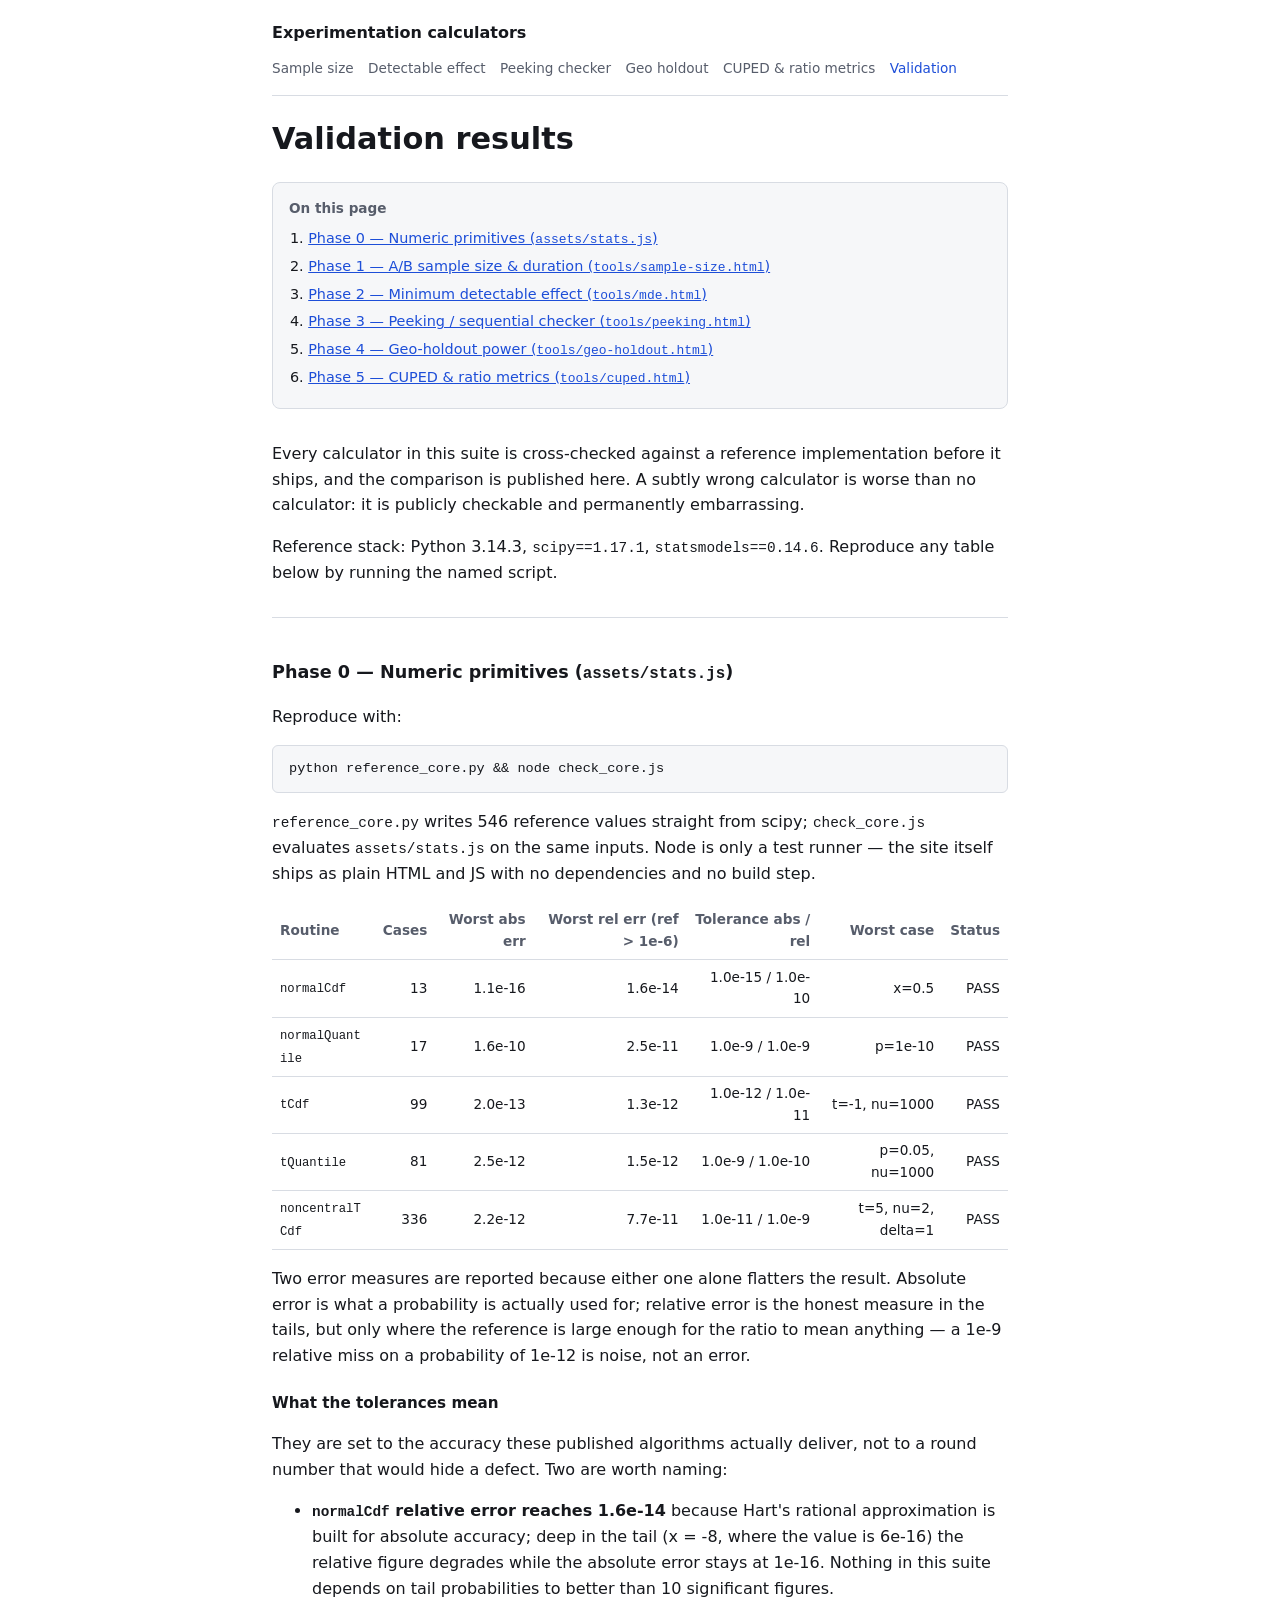
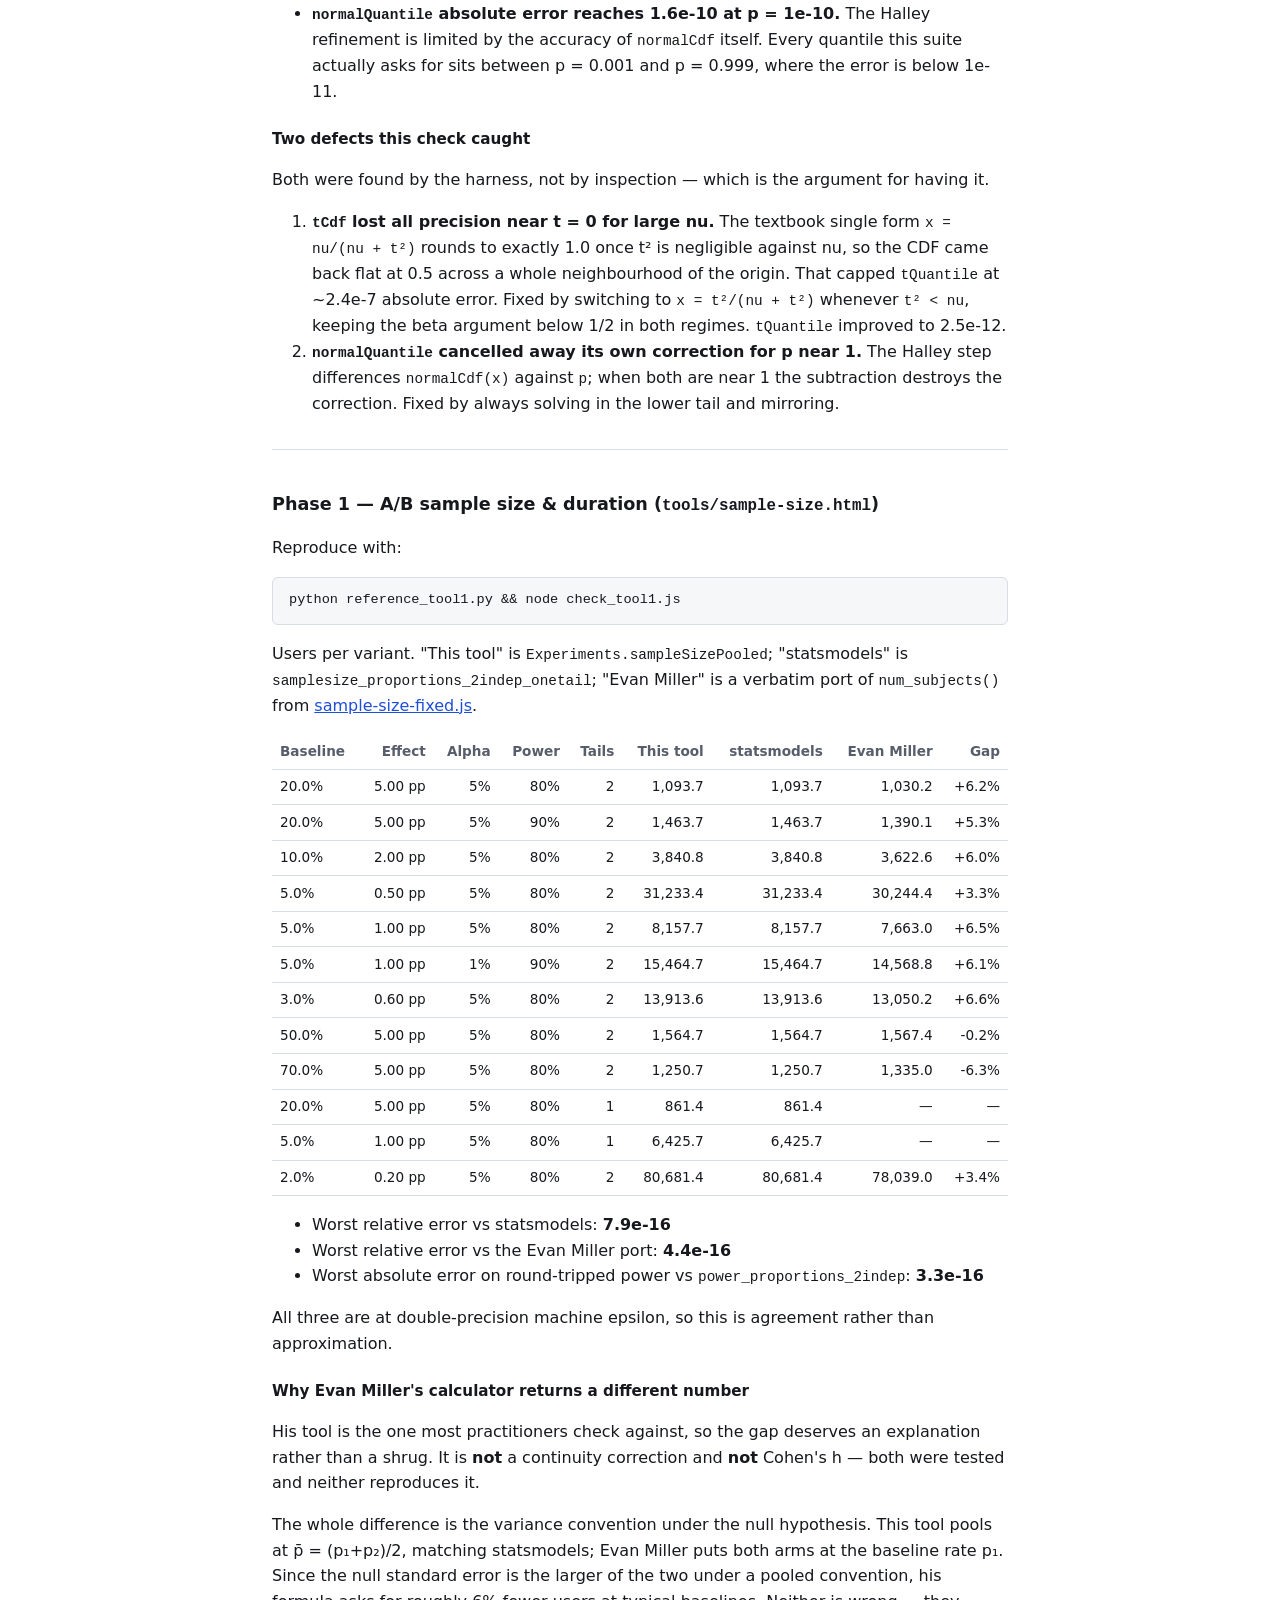
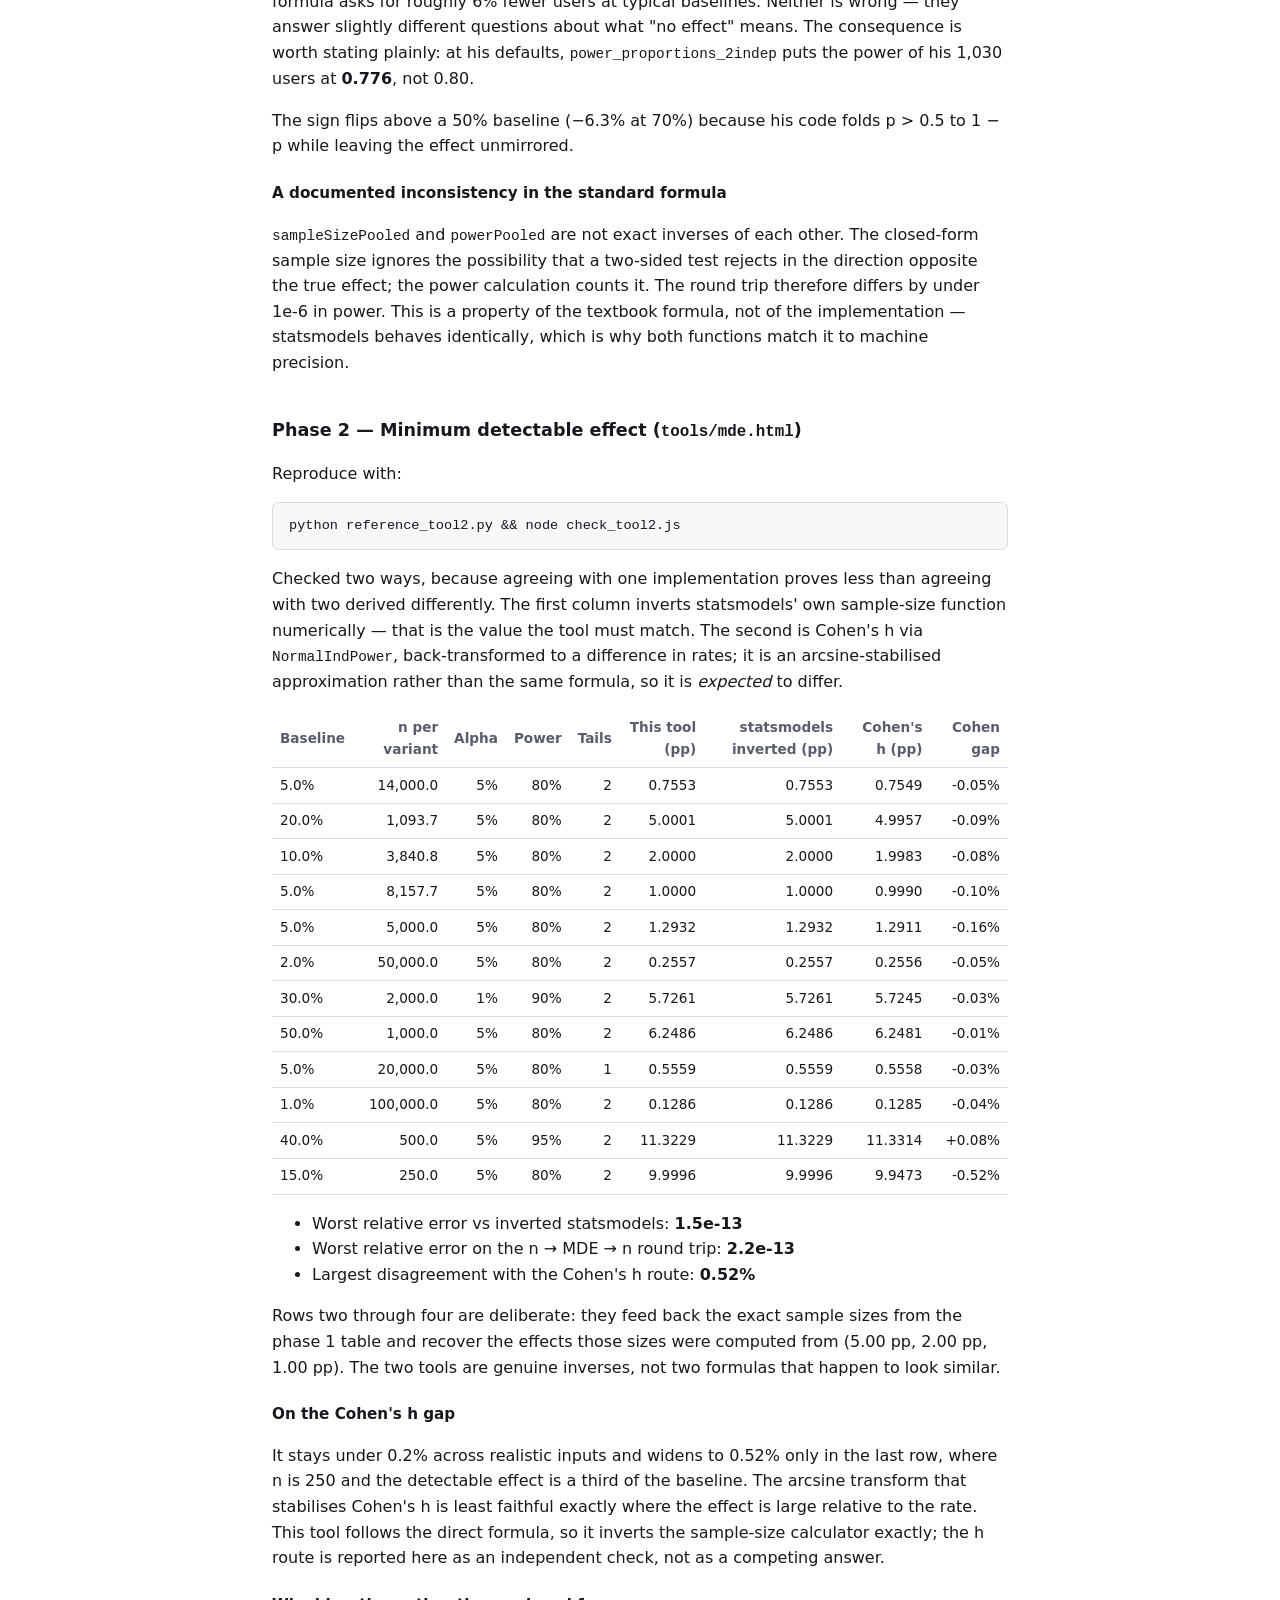
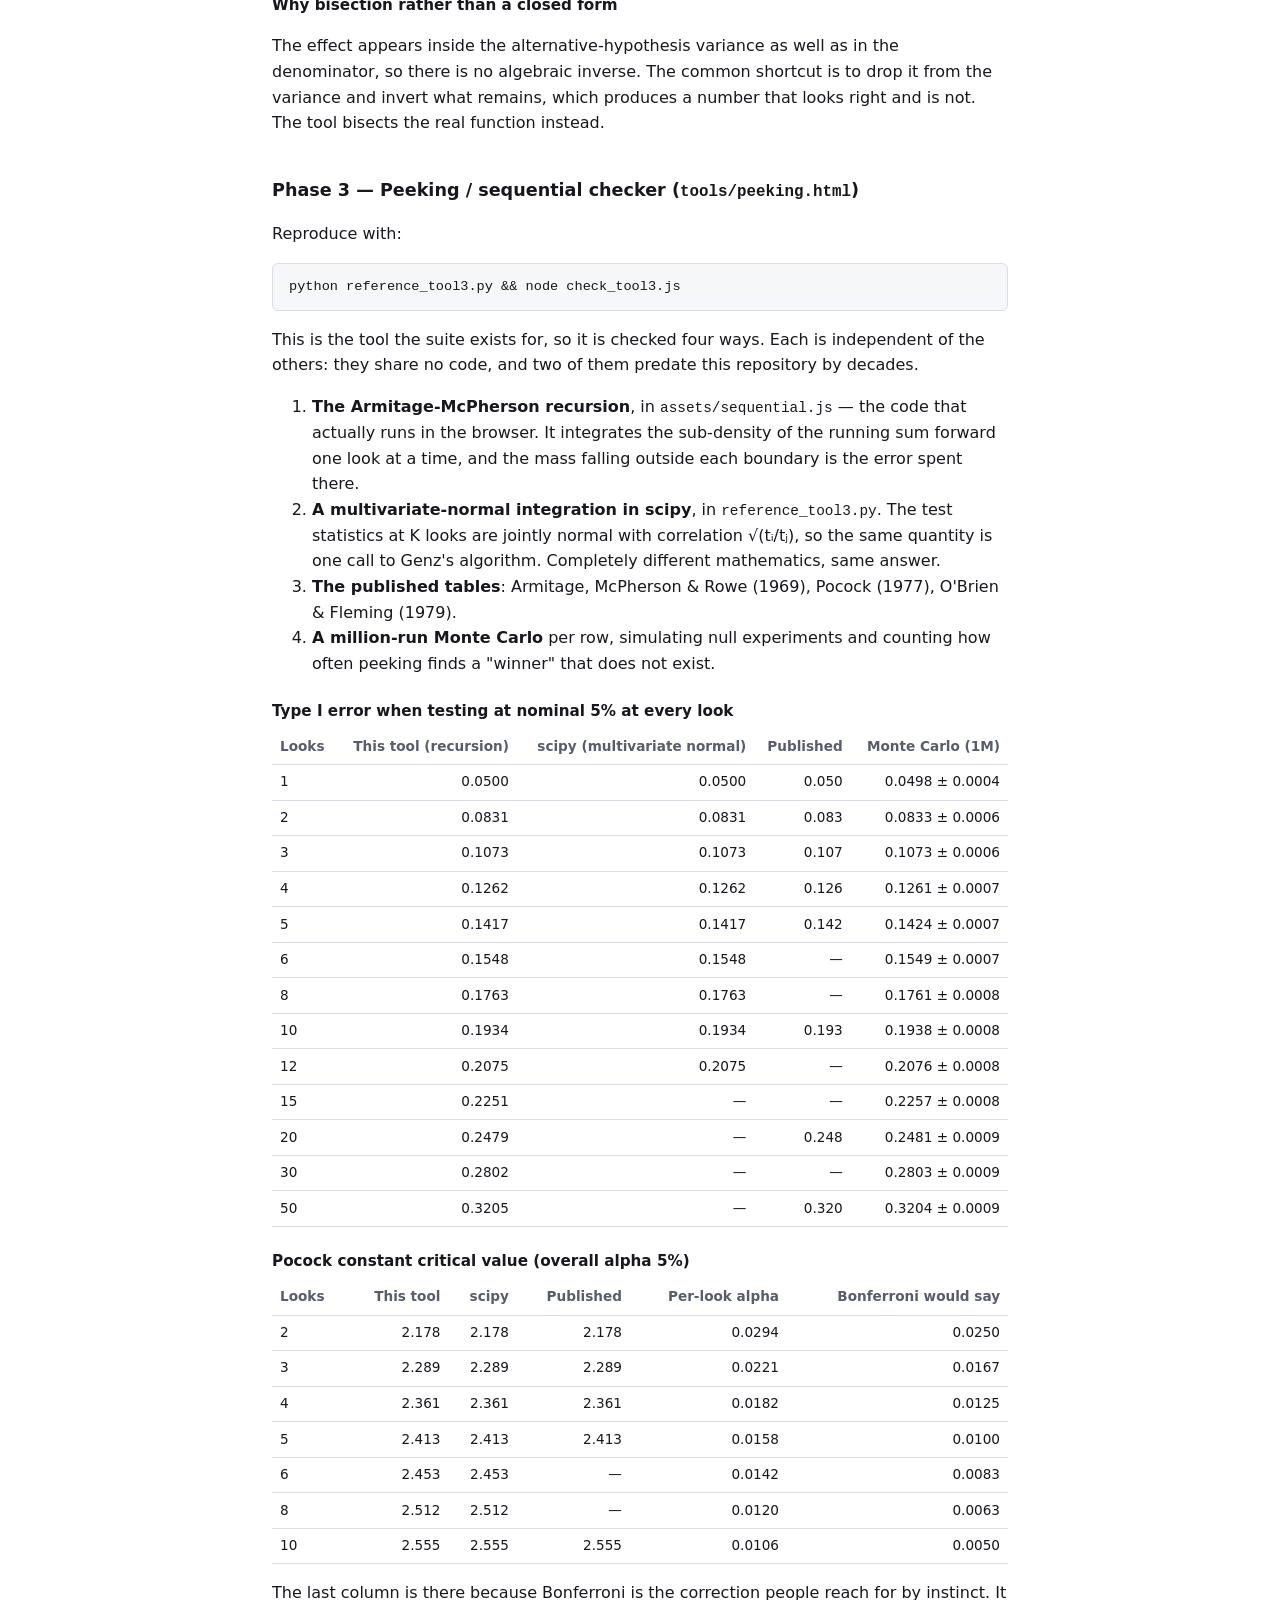
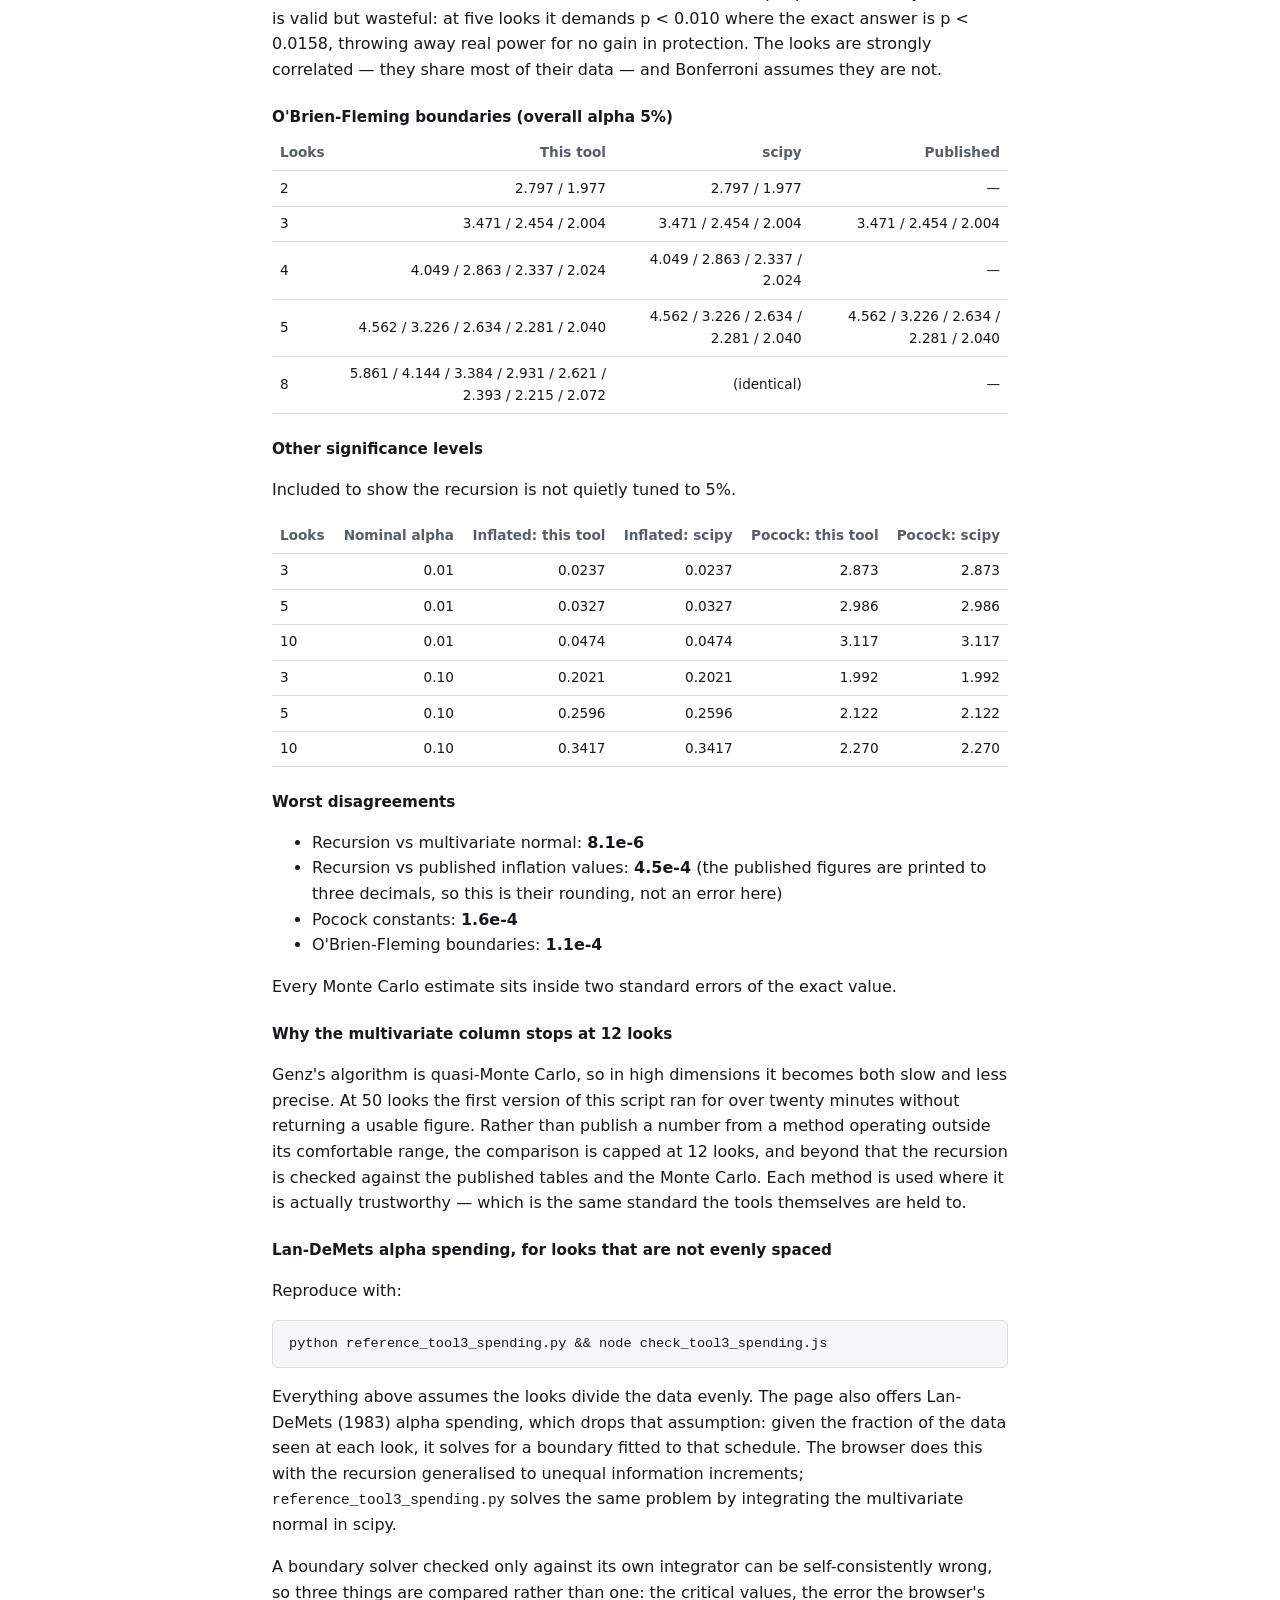
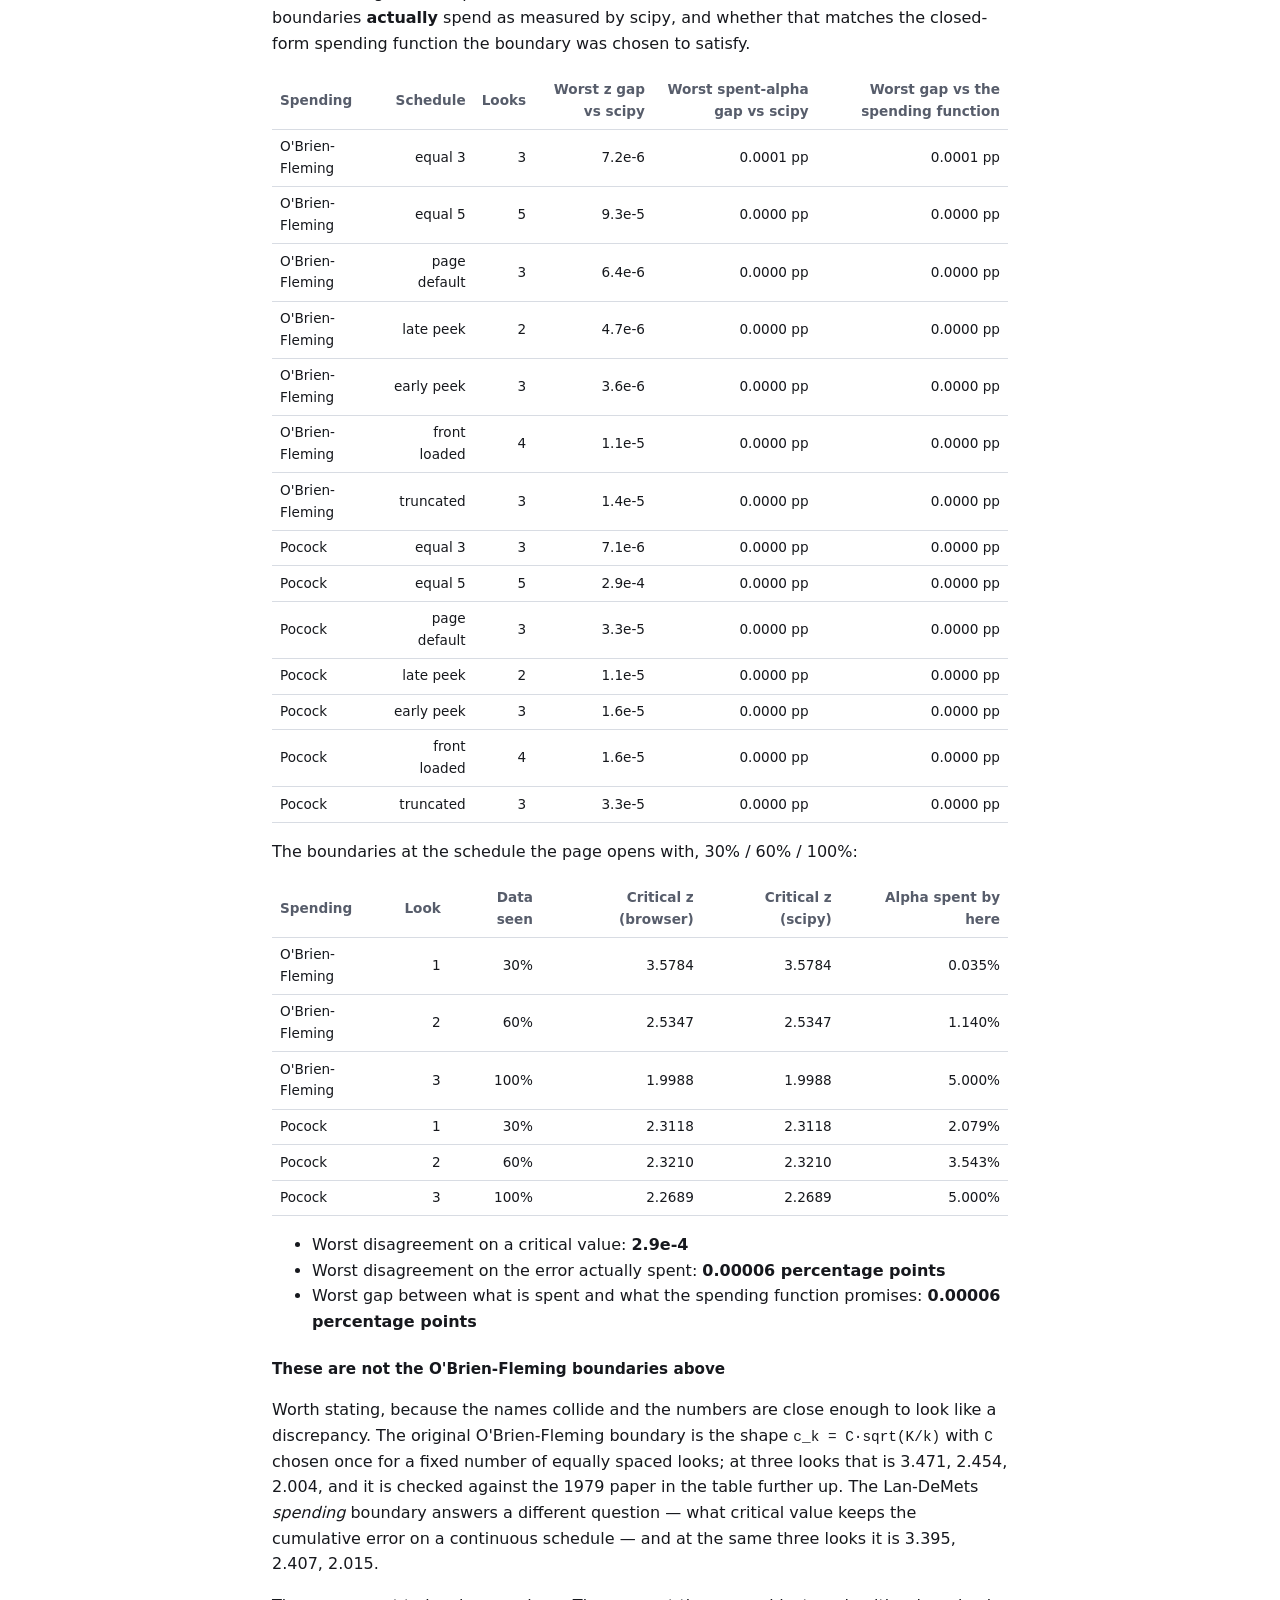
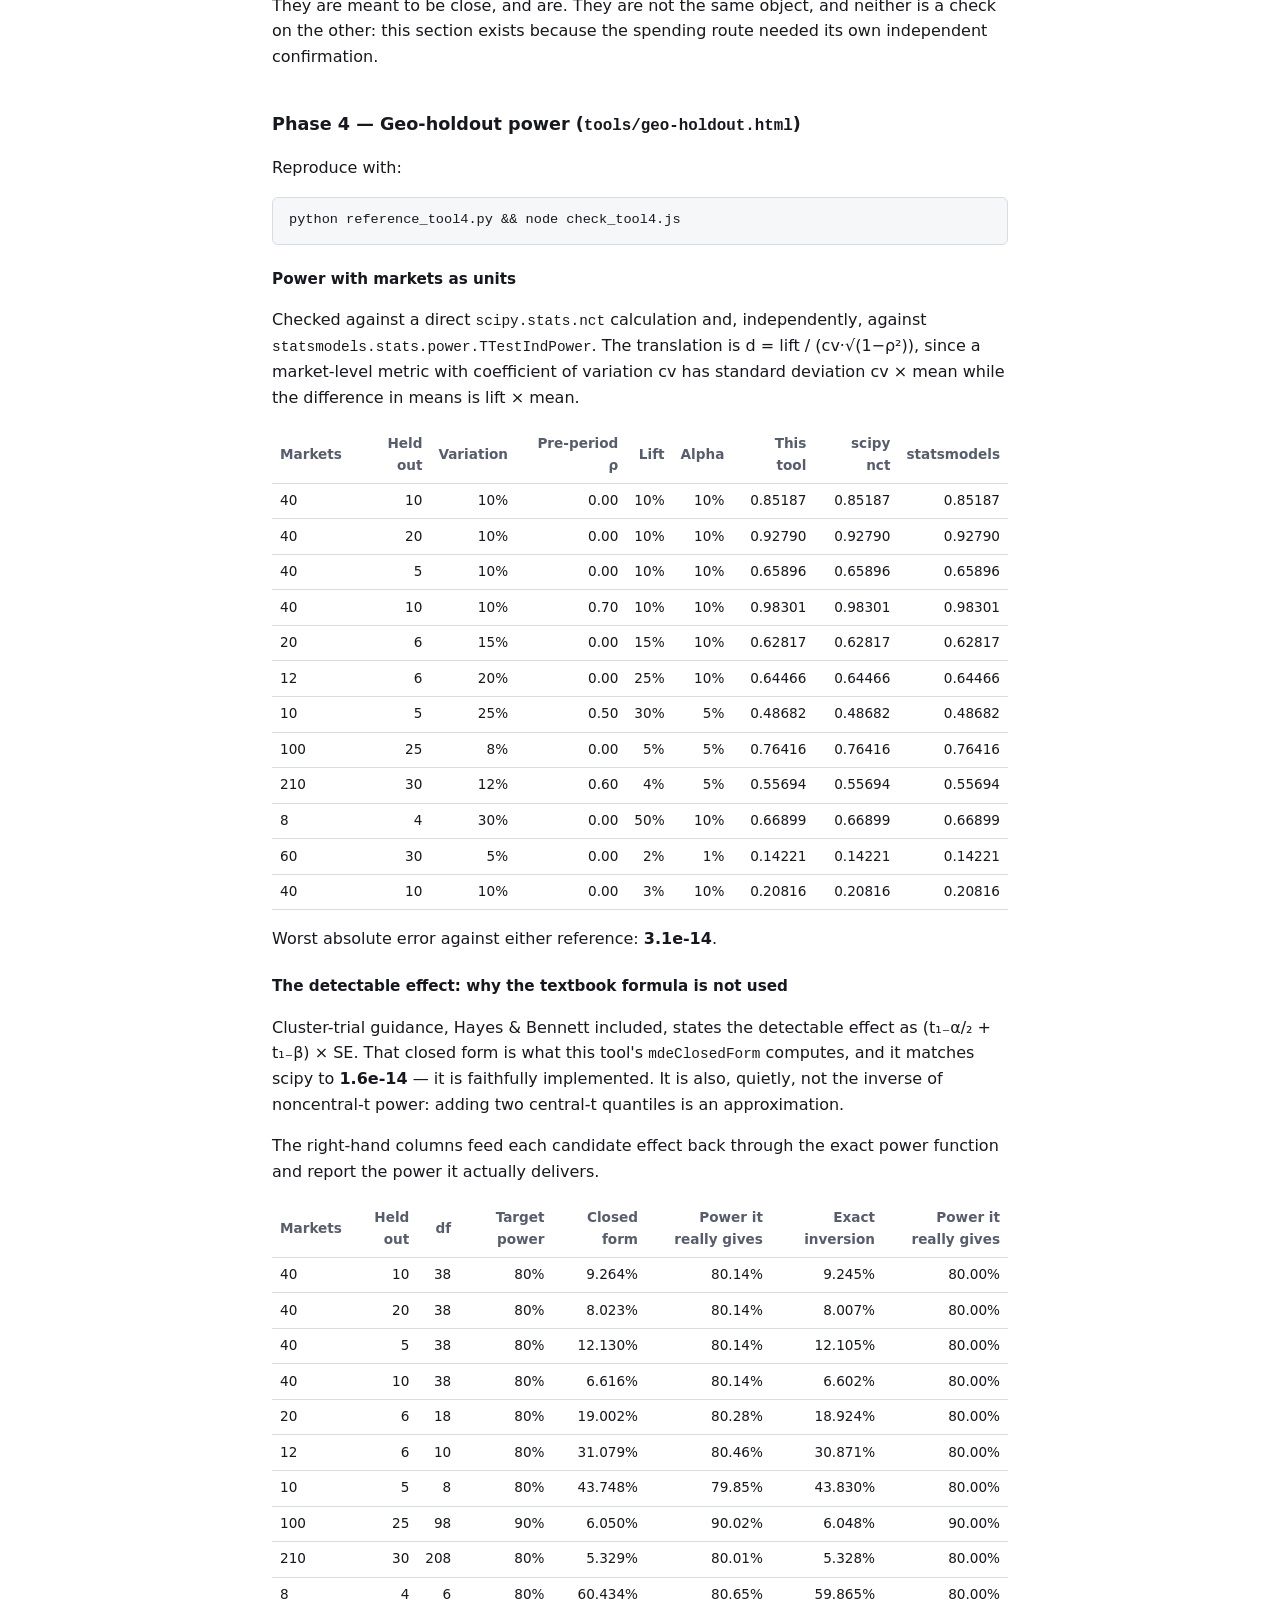
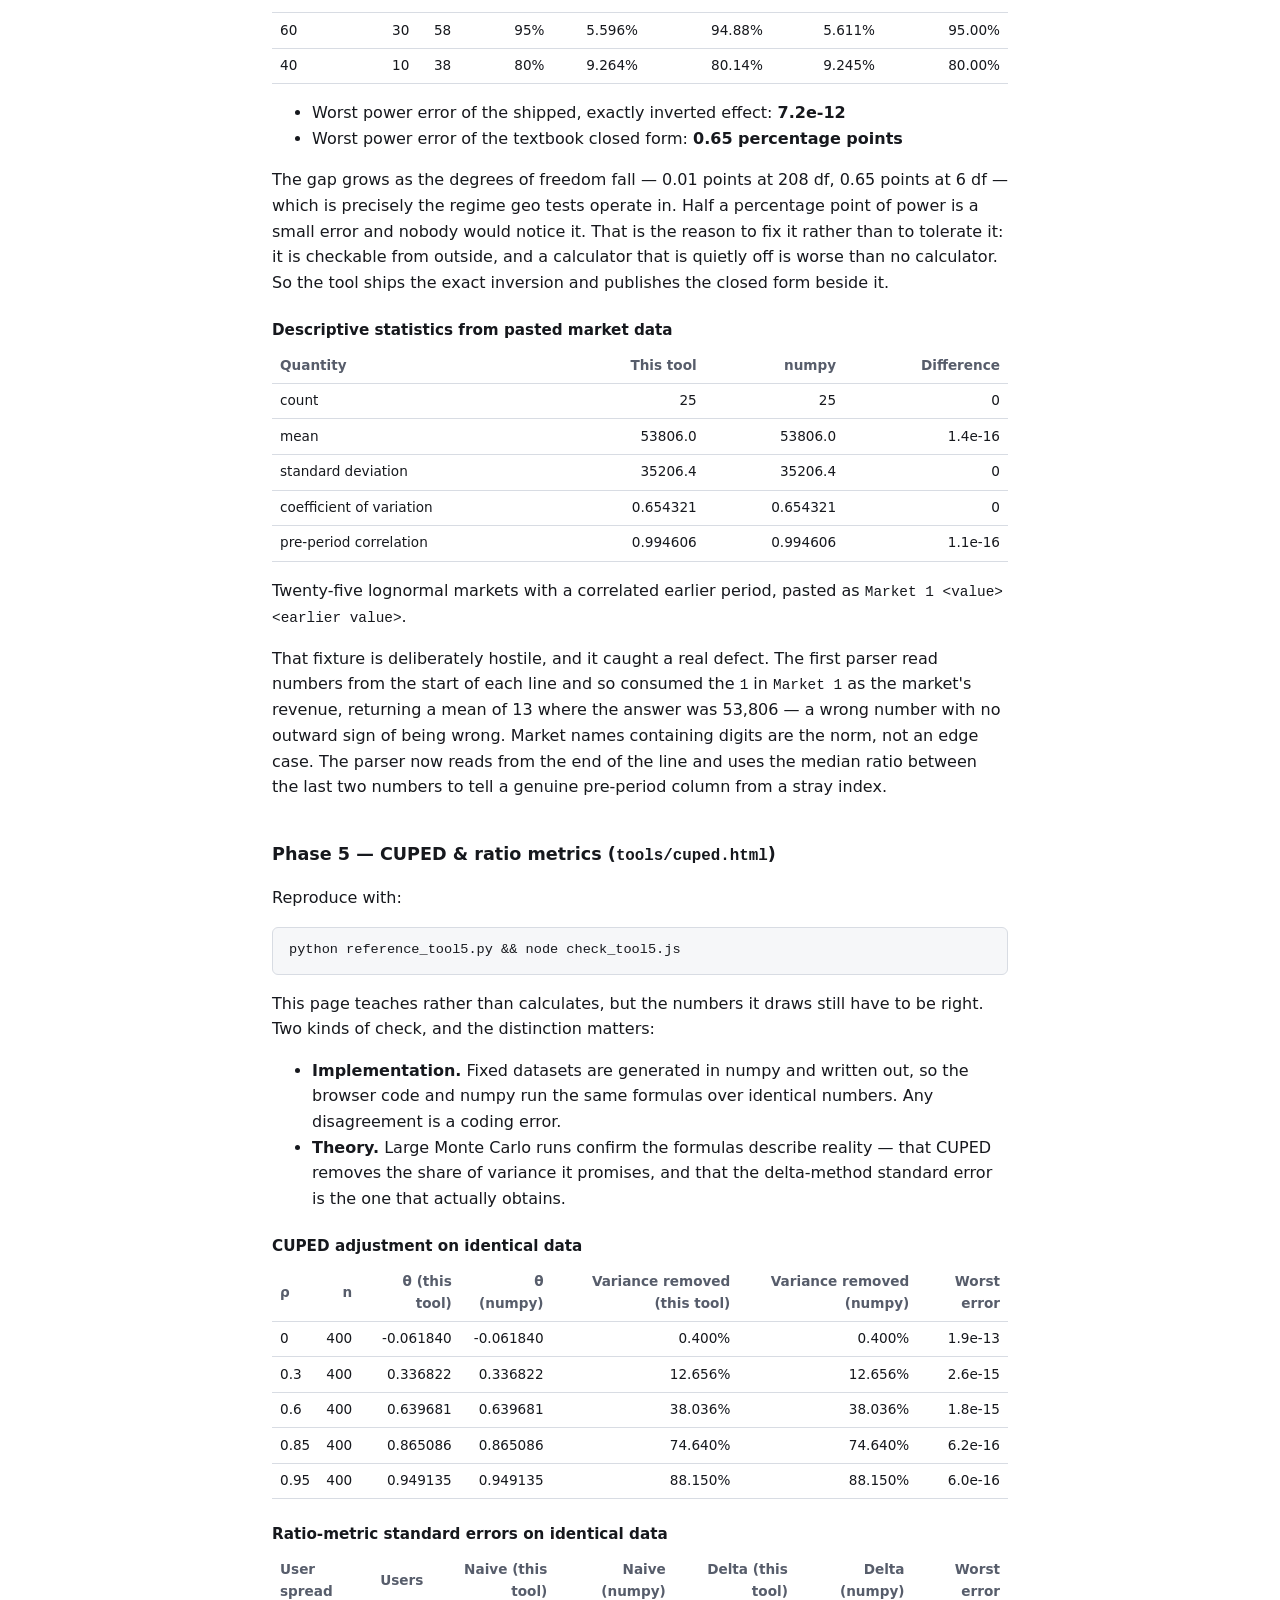
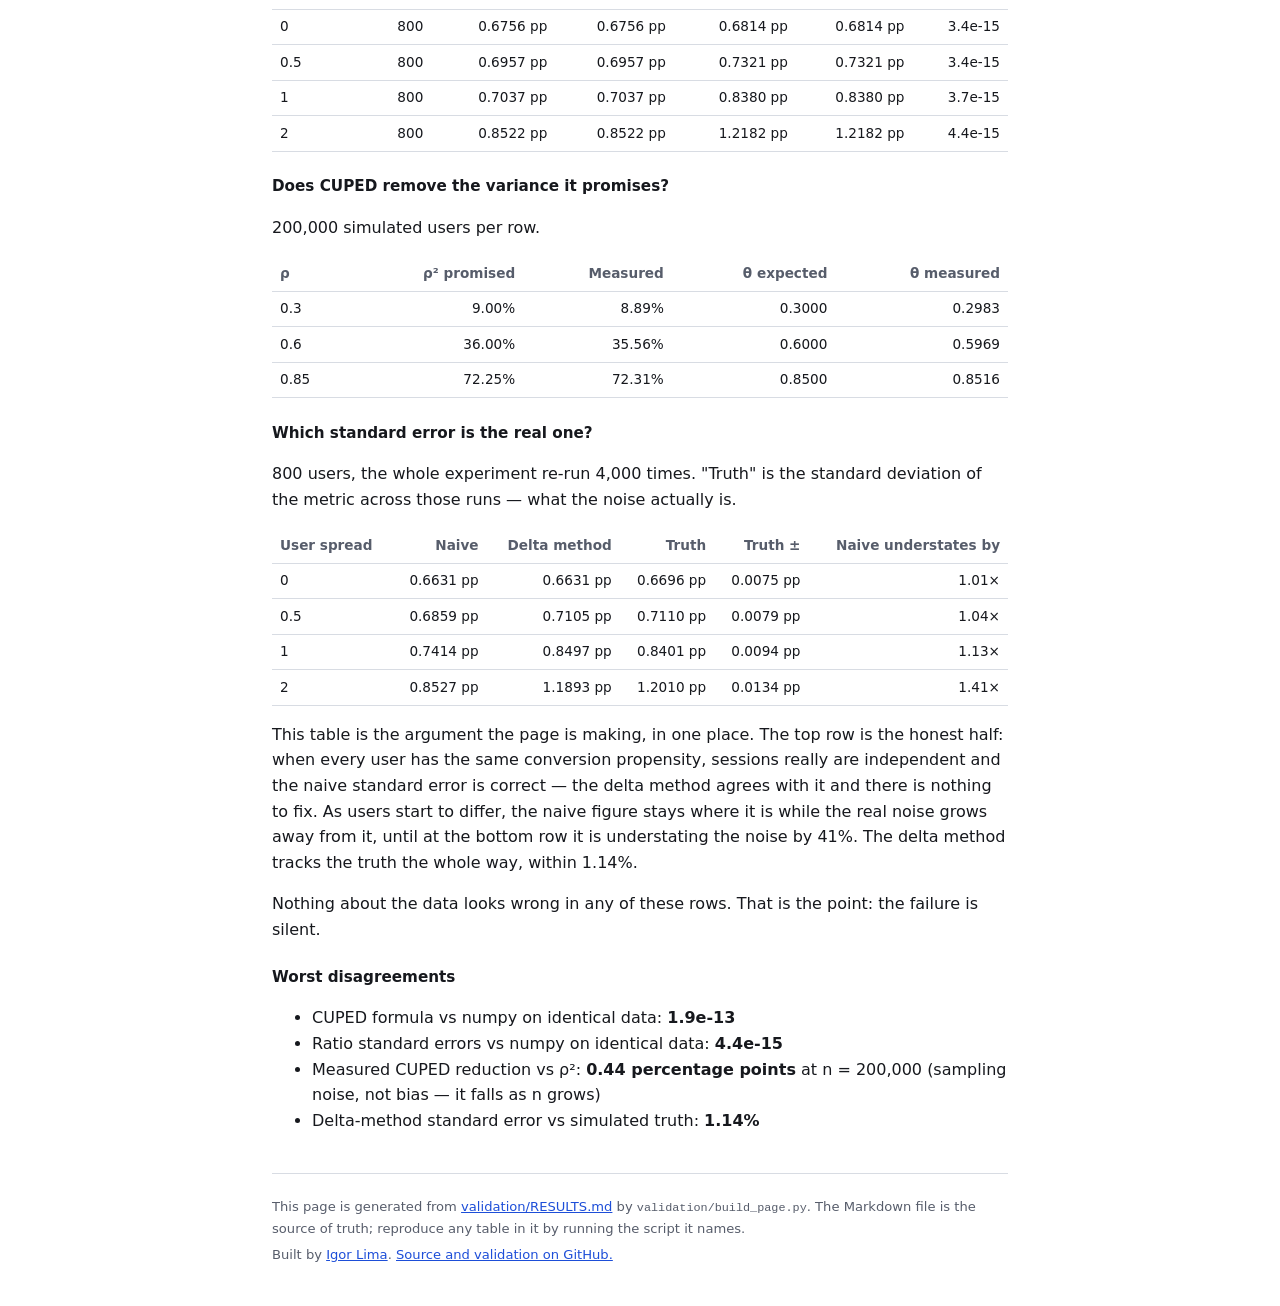
==== validation/index.html @ 4627b41d "feat: alpha spending for unequal looks, with its own validation, and a build note The peeking checke" ====
<!DOCTYPE html>
<html lang="en">
<head>
<meta charset="utf-8">
<meta name="viewport" content="width=device-width, initial-scale=1">
<title>Validation results</title>
<meta name="description" content="Every formula in the experimentation calculator suite, cross-checked against scipy, statsmodels and numpy, with the worst disagreement in each table and the defects the process caught.">
<link rel="canonical" href="https://igorlima-py.github.io/experiment-calculators/validation/">
<link rel="icon" href="../assets/favicon.svg" type="image/svg+xml">
<meta property="og:type" content="article">
<meta property="og:url" content="https://igorlima-py.github.io/experiment-calculators/validation/">
<meta property="og:title" content="Validation results">
<meta property="og:description" content="Every formula in the experimentation calculator suite, cross-checked against scipy, statsmodels and numpy, with the worst disagreement in each table and the defects the process caught.">
<meta property="og:image" content="https://igorlima-py.github.io/experiment-calculators/assets/og/validation.png">
<meta name="twitter:card" content="summary_large_image">
<meta name="twitter:title" content="Validation results">
<meta name="twitter:description" content="Every formula in the experimentation calculator suite, cross-checked against scipy, statsmodels and numpy, with the worst disagreement in each table and the defects the process caught.">
<meta name="twitter:image" content="https://igorlima-py.github.io/experiment-calculators/assets/og/validation.png">
<link rel="stylesheet" href="../assets/style.css">
</head>
<body>
<div class="wrap">

<header class="site-header">
  <a class="home" href="../index.html">Experimentation calculators</a>
  <nav class="site-nav">
    <a href="../tools/sample-size.html">Sample size</a>
    <a href="../tools/mde.html">Detectable effect</a>
    <a href="../tools/peeking.html">Peeking checker</a>
    <a href="../tools/geo-holdout.html">Geo holdout</a>
    <a href="../tools/cuped.html">CUPED &amp; ratio metrics</a>
    <a href="index.html" aria-current="page">Validation</a>
  </nav>
</header>

<main class="prose">
<h1 id="validation-results">Validation results</h1>
<nav class="toc" aria-label="Contents">
  <p class="toc-title">On this page</p>
  <ol>
    <li><a href="#phase-0-numeric-primitives-assets-stats-js">Phase 0 — Numeric primitives (<code>assets/stats.js</code>)</a></li>
    <li><a href="#phase-1-a-b-sample-size-duration-tools-sample-size-html">Phase 1 — A/B sample size &amp; duration (<code>tools/sample-size.html</code>)</a></li>
    <li><a href="#phase-2-minimum-detectable-effect-tools-mde-html">Phase 2 — Minimum detectable effect (<code>tools/mde.html</code>)</a></li>
    <li><a href="#phase-3-peeking-sequential-checker-tools-peeking-html">Phase 3 — Peeking / sequential checker (<code>tools/peeking.html</code>)</a></li>
    <li><a href="#phase-4-geo-holdout-power-tools-geo-holdout-html">Phase 4 — Geo-holdout power (<code>tools/geo-holdout.html</code>)</a></li>
    <li><a href="#phase-5-cuped-ratio-metrics-tools-cuped-html">Phase 5 — CUPED &amp; ratio metrics (<code>tools/cuped.html</code>)</a></li>
  </ol>
</nav>

<p>Every calculator in this suite is cross-checked against a reference implementation before it ships, and the comparison is published here. A subtly wrong calculator is worse than no calculator: it is publicly checkable and permanently embarrassing.</p>
<p>Reference stack: Python 3.14.3, <code>scipy==1.17.1</code>, <code>statsmodels==0.14.6</code>. Reproduce any table below by running the named script.</p>
<hr>
<h2 id="phase-0-numeric-primitives-assets-stats-js">Phase 0 — Numeric primitives (<code>assets/stats.js</code>)</h2>
<p>Reproduce with:</p>
<pre><code>python reference_core.py &amp;&amp; node check_core.js</code></pre>
<p><code>reference_core.py</code> writes 546 reference values straight from scipy; <code>check_core.js</code> evaluates <code>assets/stats.js</code> on the same inputs. Node is only a test runner — the site itself ships as plain HTML and JS with no dependencies and no build step.</p>
<div class="table-scroll"><table><thead><tr><th>Routine</th><th class="ta-right">Cases</th><th class="ta-right">Worst abs err</th><th class="ta-right">Worst rel err (ref &gt; 1e-6)</th><th>Tolerance abs / rel</th><th>Worst case</th><th>Status</th></tr></thead><tbody><tr><td><code>normalCdf</code></td><td class="ta-right">13</td><td class="ta-right">1.1e-16</td><td class="ta-right">1.6e-14</td><td>1.0e-15 / 1.0e-10</td><td>x=0.5</td><td>PASS</td></tr><tr><td><code>normalQuantile</code></td><td class="ta-right">17</td><td class="ta-right">1.6e-10</td><td class="ta-right">2.5e-11</td><td>1.0e-9 / 1.0e-9</td><td>p=1e-10</td><td>PASS</td></tr><tr><td><code>tCdf</code></td><td class="ta-right">99</td><td class="ta-right">2.0e-13</td><td class="ta-right">1.3e-12</td><td>1.0e-12 / 1.0e-11</td><td>t=-1, nu=1000</td><td>PASS</td></tr><tr><td><code>tQuantile</code></td><td class="ta-right">81</td><td class="ta-right">2.5e-12</td><td class="ta-right">1.5e-12</td><td>1.0e-9 / 1.0e-10</td><td>p=0.05, nu=1000</td><td>PASS</td></tr><tr><td><code>noncentralTCdf</code></td><td class="ta-right">336</td><td class="ta-right">2.2e-12</td><td class="ta-right">7.7e-11</td><td>1.0e-11 / 1.0e-9</td><td>t=5, nu=2, delta=1</td><td>PASS</td></tr></tbody></table></div>
<p>Two error measures are reported because either one alone flatters the result. Absolute error is what a probability is actually used for; relative error is the honest measure in the tails, but only where the reference is large enough for the ratio to mean anything — a 1e-9 relative miss on a probability of 1e-12 is noise, not an error.</p>
<h3 id="what-the-tolerances-mean">What the tolerances mean</h3>
<p>They are set to the accuracy these published algorithms actually deliver, not to a round number that would hide a defect. Two are worth naming:</p>
<ul><li><strong><code>normalCdf</code> relative error reaches 1.6e-14</strong> because Hart&#x27;s rational approximation is built for absolute accuracy; deep in the tail (x = -8, where the value is 6e-16) the relative figure degrades while the absolute error stays at 1e-16. Nothing in this suite depends on tail probabilities to better than 10 significant figures.</li><li><strong><code>normalQuantile</code> absolute error reaches 1.6e-10 at p = 1e-10.</strong> The Halley refinement is limited by the accuracy of <code>normalCdf</code> itself. Every quantile this suite actually asks for sits between p = 0.001 and p = 0.999, where the error is below 1e-11.</li></ul>
<h3 id="two-defects-this-check-caught">Two defects this check caught</h3>
<p>Both were found by the harness, not by inspection — which is the argument for having it.</p>
<ol><li><strong><code>tCdf</code> lost all precision near t = 0 for large nu.</strong> The textbook single form <code>x = nu/(nu + t²)</code> rounds to exactly 1.0 once t² is negligible against nu, so the CDF came back flat at 0.5 across a whole neighbourhood of the origin. That capped <code>tQuantile</code> at ~2.4e-7 absolute error. Fixed by switching to <code>x = t²/(nu + t²)</code> whenever <code>t² &lt; nu</code>, keeping the beta argument below 1/2 in both regimes. <code>tQuantile</code> improved to 2.5e-12.</li><li><strong><code>normalQuantile</code> cancelled away its own correction for p near 1.</strong> The Halley step differences <code>normalCdf(x)</code> against <code>p</code>; when both are near 1 the subtraction destroys the correction. Fixed by always solving in the lower tail and mirroring.</li></ol>
<hr>
<h2 id="phase-1-a-b-sample-size-duration-tools-sample-size-html">Phase 1 — A/B sample size &amp; duration (<code>tools/sample-size.html</code>)</h2>
<p>Reproduce with:</p>
<pre><code>python reference_tool1.py &amp;&amp; node check_tool1.js</code></pre>
<p>Users per variant. &quot;This tool&quot; is <code>Experiments.sampleSizePooled</code>; &quot;statsmodels&quot; is <code>samplesize_proportions_2indep_onetail</code>; &quot;Evan Miller&quot; is a verbatim port of <code>num_subjects()</code> from <a href="https://www.evanmiller.org/ab-testing/sample-size-fixed.js">sample-size-fixed.js</a>.</p>
<div class="table-scroll"><table><thead><tr><th class="ta-right">Baseline</th><th class="ta-right">Effect</th><th class="ta-right">Alpha</th><th class="ta-right">Power</th><th class="ta-right">Tails</th><th class="ta-right">This tool</th><th class="ta-right">statsmodels</th><th class="ta-right">Evan Miller</th><th class="ta-right">Gap</th></tr></thead><tbody><tr><td class="ta-right">20.0%</td><td class="ta-right">5.00 pp</td><td class="ta-right">5%</td><td class="ta-right">80%</td><td class="ta-right">2</td><td class="ta-right">1,093.7</td><td class="ta-right">1,093.7</td><td class="ta-right">1,030.2</td><td class="ta-right">+6.2%</td></tr><tr><td class="ta-right">20.0%</td><td class="ta-right">5.00 pp</td><td class="ta-right">5%</td><td class="ta-right">90%</td><td class="ta-right">2</td><td class="ta-right">1,463.7</td><td class="ta-right">1,463.7</td><td class="ta-right">1,390.1</td><td class="ta-right">+5.3%</td></tr><tr><td class="ta-right">10.0%</td><td class="ta-right">2.00 pp</td><td class="ta-right">5%</td><td class="ta-right">80%</td><td class="ta-right">2</td><td class="ta-right">3,840.8</td><td class="ta-right">3,840.8</td><td class="ta-right">3,622.6</td><td class="ta-right">+6.0%</td></tr><tr><td class="ta-right">5.0%</td><td class="ta-right">0.50 pp</td><td class="ta-right">5%</td><td class="ta-right">80%</td><td class="ta-right">2</td><td class="ta-right">31,233.4</td><td class="ta-right">31,233.4</td><td class="ta-right">30,244.4</td><td class="ta-right">+3.3%</td></tr><tr><td class="ta-right">5.0%</td><td class="ta-right">1.00 pp</td><td class="ta-right">5%</td><td class="ta-right">80%</td><td class="ta-right">2</td><td class="ta-right">8,157.7</td><td class="ta-right">8,157.7</td><td class="ta-right">7,663.0</td><td class="ta-right">+6.5%</td></tr><tr><td class="ta-right">5.0%</td><td class="ta-right">1.00 pp</td><td class="ta-right">1%</td><td class="ta-right">90%</td><td class="ta-right">2</td><td class="ta-right">15,464.7</td><td class="ta-right">15,464.7</td><td class="ta-right">14,568.8</td><td class="ta-right">+6.1%</td></tr><tr><td class="ta-right">3.0%</td><td class="ta-right">0.60 pp</td><td class="ta-right">5%</td><td class="ta-right">80%</td><td class="ta-right">2</td><td class="ta-right">13,913.6</td><td class="ta-right">13,913.6</td><td class="ta-right">13,050.2</td><td class="ta-right">+6.6%</td></tr><tr><td class="ta-right">50.0%</td><td class="ta-right">5.00 pp</td><td class="ta-right">5%</td><td class="ta-right">80%</td><td class="ta-right">2</td><td class="ta-right">1,564.7</td><td class="ta-right">1,564.7</td><td class="ta-right">1,567.4</td><td class="ta-right">-0.2%</td></tr><tr><td class="ta-right">70.0%</td><td class="ta-right">5.00 pp</td><td class="ta-right">5%</td><td class="ta-right">80%</td><td class="ta-right">2</td><td class="ta-right">1,250.7</td><td class="ta-right">1,250.7</td><td class="ta-right">1,335.0</td><td class="ta-right">-6.3%</td></tr><tr><td class="ta-right">20.0%</td><td class="ta-right">5.00 pp</td><td class="ta-right">5%</td><td class="ta-right">80%</td><td class="ta-right">1</td><td class="ta-right">861.4</td><td class="ta-right">861.4</td><td class="ta-right">—</td><td class="ta-right">—</td></tr><tr><td class="ta-right">5.0%</td><td class="ta-right">1.00 pp</td><td class="ta-right">5%</td><td class="ta-right">80%</td><td class="ta-right">1</td><td class="ta-right">6,425.7</td><td class="ta-right">6,425.7</td><td class="ta-right">—</td><td class="ta-right">—</td></tr><tr><td class="ta-right">2.0%</td><td class="ta-right">0.20 pp</td><td class="ta-right">5%</td><td class="ta-right">80%</td><td class="ta-right">2</td><td class="ta-right">80,681.4</td><td class="ta-right">80,681.4</td><td class="ta-right">78,039.0</td><td class="ta-right">+3.4%</td></tr></tbody></table></div>
<ul><li>Worst relative error vs statsmodels: <strong>7.9e-16</strong></li><li>Worst relative error vs the Evan Miller port: <strong>4.4e-16</strong></li><li>Worst absolute error on round-tripped power vs <code>power_proportions_2indep</code>: <strong>3.3e-16</strong></li></ul>
<p>All three are at double-precision machine epsilon, so this is agreement rather than approximation.</p>
<h3 id="why-evan-miller-s-calculator-returns-a-different-number">Why Evan Miller&#x27;s calculator returns a different number</h3>
<p>His tool is the one most practitioners check against, so the gap deserves an explanation rather than a shrug. It is <strong>not</strong> a continuity correction and <strong>not</strong> Cohen&#x27;s h — both were tested and neither reproduces it.</p>
<p>The whole difference is the variance convention under the null hypothesis. This tool pools at p̄ = (p₁+p₂)/2, matching statsmodels; Evan Miller puts both arms at the baseline rate p₁. Since the null standard error is the larger of the two under a pooled convention, his formula asks for roughly 6% fewer users at typical baselines. Neither is wrong — they answer slightly different questions about what &quot;no effect&quot; means. The consequence is worth stating plainly: at his defaults, <code>power_proportions_2indep</code> puts the power of his 1,030 users at <strong>0.776</strong>, not 0.80.</p>
<p>The sign flips above a 50% baseline (−6.3% at 70%) because his code folds p &gt; 0.5 to 1 − p while leaving the effect unmirrored.</p>
<h3 id="a-documented-inconsistency-in-the-standard-formula">A documented inconsistency in the standard formula</h3>
<p><code>sampleSizePooled</code> and <code>powerPooled</code> are not exact inverses of each other. The closed-form sample size ignores the possibility that a two-sided test rejects in the direction opposite the true effect; the power calculation counts it. The round trip therefore differs by under 1e-6 in power. This is a property of the textbook formula, not of the implementation — statsmodels behaves identically, which is why both functions match it to machine precision.</p>
<h2 id="phase-2-minimum-detectable-effect-tools-mde-html">Phase 2 — Minimum detectable effect (<code>tools/mde.html</code>)</h2>
<p>Reproduce with:</p>
<pre><code>python reference_tool2.py &amp;&amp; node check_tool2.js</code></pre>
<p>Checked two ways, because agreeing with one implementation proves less than agreeing with two derived differently. The first column inverts statsmodels&#x27; own sample-size function numerically — that is the value the tool must match. The second is Cohen&#x27;s h via <code>NormalIndPower</code>, back-transformed to a difference in rates; it is an arcsine-stabilised approximation rather than the same formula, so it is <em>expected</em> to differ.</p>
<div class="table-scroll"><table><thead><tr><th class="ta-right">Baseline</th><th class="ta-right">n per variant</th><th class="ta-right">Alpha</th><th class="ta-right">Power</th><th class="ta-right">Tails</th><th class="ta-right">This tool (pp)</th><th class="ta-right">statsmodels inverted (pp)</th><th class="ta-right">Cohen&#x27;s h (pp)</th><th class="ta-right">Cohen gap</th></tr></thead><tbody><tr><td class="ta-right">5.0%</td><td class="ta-right">14,000.0</td><td class="ta-right">5%</td><td class="ta-right">80%</td><td class="ta-right">2</td><td class="ta-right">0.7553</td><td class="ta-right">0.7553</td><td class="ta-right">0.7549</td><td class="ta-right">-0.05%</td></tr><tr><td class="ta-right">20.0%</td><td class="ta-right">1,093.7</td><td class="ta-right">5%</td><td class="ta-right">80%</td><td class="ta-right">2</td><td class="ta-right">5.0001</td><td class="ta-right">5.0001</td><td class="ta-right">4.9957</td><td class="ta-right">-0.09%</td></tr><tr><td class="ta-right">10.0%</td><td class="ta-right">3,840.8</td><td class="ta-right">5%</td><td class="ta-right">80%</td><td class="ta-right">2</td><td class="ta-right">2.0000</td><td class="ta-right">2.0000</td><td class="ta-right">1.9983</td><td class="ta-right">-0.08%</td></tr><tr><td class="ta-right">5.0%</td><td class="ta-right">8,157.7</td><td class="ta-right">5%</td><td class="ta-right">80%</td><td class="ta-right">2</td><td class="ta-right">1.0000</td><td class="ta-right">1.0000</td><td class="ta-right">0.9990</td><td class="ta-right">-0.10%</td></tr><tr><td class="ta-right">5.0%</td><td class="ta-right">5,000.0</td><td class="ta-right">5%</td><td class="ta-right">80%</td><td class="ta-right">2</td><td class="ta-right">1.2932</td><td class="ta-right">1.2932</td><td class="ta-right">1.2911</td><td class="ta-right">-0.16%</td></tr><tr><td class="ta-right">2.0%</td><td class="ta-right">50,000.0</td><td class="ta-right">5%</td><td class="ta-right">80%</td><td class="ta-right">2</td><td class="ta-right">0.2557</td><td class="ta-right">0.2557</td><td class="ta-right">0.2556</td><td class="ta-right">-0.05%</td></tr><tr><td class="ta-right">30.0%</td><td class="ta-right">2,000.0</td><td class="ta-right">1%</td><td class="ta-right">90%</td><td class="ta-right">2</td><td class="ta-right">5.7261</td><td class="ta-right">5.7261</td><td class="ta-right">5.7245</td><td class="ta-right">-0.03%</td></tr><tr><td class="ta-right">50.0%</td><td class="ta-right">1,000.0</td><td class="ta-right">5%</td><td class="ta-right">80%</td><td class="ta-right">2</td><td class="ta-right">6.2486</td><td class="ta-right">6.2486</td><td class="ta-right">6.2481</td><td class="ta-right">-0.01%</td></tr><tr><td class="ta-right">5.0%</td><td class="ta-right">20,000.0</td><td class="ta-right">5%</td><td class="ta-right">80%</td><td class="ta-right">1</td><td class="ta-right">0.5559</td><td class="ta-right">0.5559</td><td class="ta-right">0.5558</td><td class="ta-right">-0.03%</td></tr><tr><td class="ta-right">1.0%</td><td class="ta-right">100,000.0</td><td class="ta-right">5%</td><td class="ta-right">80%</td><td class="ta-right">2</td><td class="ta-right">0.1286</td><td class="ta-right">0.1286</td><td class="ta-right">0.1285</td><td class="ta-right">-0.04%</td></tr><tr><td class="ta-right">40.0%</td><td class="ta-right">500.0</td><td class="ta-right">5%</td><td class="ta-right">95%</td><td class="ta-right">2</td><td class="ta-right">11.3229</td><td class="ta-right">11.3229</td><td class="ta-right">11.3314</td><td class="ta-right">+0.08%</td></tr><tr><td class="ta-right">15.0%</td><td class="ta-right">250.0</td><td class="ta-right">5%</td><td class="ta-right">80%</td><td class="ta-right">2</td><td class="ta-right">9.9996</td><td class="ta-right">9.9996</td><td class="ta-right">9.9473</td><td class="ta-right">-0.52%</td></tr></tbody></table></div>
<ul><li>Worst relative error vs inverted statsmodels: <strong>1.5e-13</strong></li><li>Worst relative error on the n → MDE → n round trip: <strong>2.2e-13</strong></li><li>Largest disagreement with the Cohen&#x27;s h route: <strong>0.52%</strong></li></ul>
<p>Rows two through four are deliberate: they feed back the exact sample sizes from the phase 1 table and recover the effects those sizes were computed from (5.00 pp, 2.00 pp, 1.00 pp). The two tools are genuine inverses, not two formulas that happen to look similar.</p>
<h3 id="on-the-cohen-s-h-gap">On the Cohen&#x27;s h gap</h3>
<p>It stays under 0.2% across realistic inputs and widens to 0.52% only in the last row, where n is 250 and the detectable effect is a third of the baseline. The arcsine transform that stabilises Cohen&#x27;s h is least faithful exactly where the effect is large relative to the rate. This tool follows the direct formula, so it inverts the sample-size calculator exactly; the h route is reported here as an independent check, not as a competing answer.</p>
<h3 id="why-bisection-rather-than-a-closed-form">Why bisection rather than a closed form</h3>
<p>The effect appears inside the alternative-hypothesis variance as well as in the denominator, so there is no algebraic inverse. The common shortcut is to drop it from the variance and invert what remains, which produces a number that looks right and is not. The tool bisects the real function instead.</p>
<h2 id="phase-3-peeking-sequential-checker-tools-peeking-html">Phase 3 — Peeking / sequential checker (<code>tools/peeking.html</code>)</h2>
<p>Reproduce with:</p>
<pre><code>python reference_tool3.py &amp;&amp; node check_tool3.js</code></pre>
<p>This is the tool the suite exists for, so it is checked four ways. Each is independent of the others: they share no code, and two of them predate this repository by decades.</p>
<ol><li><strong>The Armitage-McPherson recursion</strong>, in <code>assets/sequential.js</code> — the code that actually runs in the browser. It integrates the sub-density of the running sum forward one look at a time, and the mass falling outside each boundary is the error spent there.</li><li><strong>A multivariate-normal integration in scipy</strong>, in <code>reference_tool3.py</code>. The test statistics at K looks are jointly normal with correlation √(tᵢ/tⱼ), so the same quantity is one call to Genz&#x27;s algorithm. Completely different mathematics, same answer.</li><li><strong>The published tables</strong>: Armitage, McPherson &amp; Rowe (1969), Pocock (1977), O&#x27;Brien &amp; Fleming (1979).</li><li><strong>A million-run Monte Carlo</strong> per row, simulating null experiments and counting how often peeking finds a &quot;winner&quot; that does not exist.</li></ol>
<h3 id="type-i-error-when-testing-at-nominal-5-at-every-look">Type I error when testing at nominal 5% at every look</h3>
<div class="table-scroll"><table><thead><tr><th class="ta-right">Looks</th><th class="ta-right">This tool (recursion)</th><th class="ta-right">scipy (multivariate normal)</th><th class="ta-right">Published</th><th class="ta-right">Monte Carlo (1M)</th></tr></thead><tbody><tr><td class="ta-right">1</td><td class="ta-right">0.0500</td><td class="ta-right">0.0500</td><td class="ta-right">0.050</td><td class="ta-right">0.0498 ± 0.0004</td></tr><tr><td class="ta-right">2</td><td class="ta-right">0.0831</td><td class="ta-right">0.0831</td><td class="ta-right">0.083</td><td class="ta-right">0.0833 ± 0.0006</td></tr><tr><td class="ta-right">3</td><td class="ta-right">0.1073</td><td class="ta-right">0.1073</td><td class="ta-right">0.107</td><td class="ta-right">0.1073 ± 0.0006</td></tr><tr><td class="ta-right">4</td><td class="ta-right">0.1262</td><td class="ta-right">0.1262</td><td class="ta-right">0.126</td><td class="ta-right">0.1261 ± 0.0007</td></tr><tr><td class="ta-right">5</td><td class="ta-right">0.1417</td><td class="ta-right">0.1417</td><td class="ta-right">0.142</td><td class="ta-right">0.1424 ± 0.0007</td></tr><tr><td class="ta-right">6</td><td class="ta-right">0.1548</td><td class="ta-right">0.1548</td><td class="ta-right">—</td><td class="ta-right">0.1549 ± 0.0007</td></tr><tr><td class="ta-right">8</td><td class="ta-right">0.1763</td><td class="ta-right">0.1763</td><td class="ta-right">—</td><td class="ta-right">0.1761 ± 0.0008</td></tr><tr><td class="ta-right">10</td><td class="ta-right">0.1934</td><td class="ta-right">0.1934</td><td class="ta-right">0.193</td><td class="ta-right">0.1938 ± 0.0008</td></tr><tr><td class="ta-right">12</td><td class="ta-right">0.2075</td><td class="ta-right">0.2075</td><td class="ta-right">—</td><td class="ta-right">0.2076 ± 0.0008</td></tr><tr><td class="ta-right">15</td><td class="ta-right">0.2251</td><td class="ta-right">—</td><td class="ta-right">—</td><td class="ta-right">0.2257 ± 0.0008</td></tr><tr><td class="ta-right">20</td><td class="ta-right">0.2479</td><td class="ta-right">—</td><td class="ta-right">0.248</td><td class="ta-right">0.2481 ± 0.0009</td></tr><tr><td class="ta-right">30</td><td class="ta-right">0.2802</td><td class="ta-right">—</td><td class="ta-right">—</td><td class="ta-right">0.2803 ± 0.0009</td></tr><tr><td class="ta-right">50</td><td class="ta-right">0.3205</td><td class="ta-right">—</td><td class="ta-right">0.320</td><td class="ta-right">0.3204 ± 0.0009</td></tr></tbody></table></div>
<h3 id="pocock-constant-critical-value-overall-alpha-5">Pocock constant critical value (overall alpha 5%)</h3>
<div class="table-scroll"><table><thead><tr><th class="ta-right">Looks</th><th class="ta-right">This tool</th><th class="ta-right">scipy</th><th class="ta-right">Published</th><th class="ta-right">Per-look alpha</th><th class="ta-right">Bonferroni would say</th></tr></thead><tbody><tr><td class="ta-right">2</td><td class="ta-right">2.178</td><td class="ta-right">2.178</td><td class="ta-right">2.178</td><td class="ta-right">0.0294</td><td class="ta-right">0.0250</td></tr><tr><td class="ta-right">3</td><td class="ta-right">2.289</td><td class="ta-right">2.289</td><td class="ta-right">2.289</td><td class="ta-right">0.0221</td><td class="ta-right">0.0167</td></tr><tr><td class="ta-right">4</td><td class="ta-right">2.361</td><td class="ta-right">2.361</td><td class="ta-right">2.361</td><td class="ta-right">0.0182</td><td class="ta-right">0.0125</td></tr><tr><td class="ta-right">5</td><td class="ta-right">2.413</td><td class="ta-right">2.413</td><td class="ta-right">2.413</td><td class="ta-right">0.0158</td><td class="ta-right">0.0100</td></tr><tr><td class="ta-right">6</td><td class="ta-right">2.453</td><td class="ta-right">2.453</td><td class="ta-right">—</td><td class="ta-right">0.0142</td><td class="ta-right">0.0083</td></tr><tr><td class="ta-right">8</td><td class="ta-right">2.512</td><td class="ta-right">2.512</td><td class="ta-right">—</td><td class="ta-right">0.0120</td><td class="ta-right">0.0063</td></tr><tr><td class="ta-right">10</td><td class="ta-right">2.555</td><td class="ta-right">2.555</td><td class="ta-right">2.555</td><td class="ta-right">0.0106</td><td class="ta-right">0.0050</td></tr></tbody></table></div>
<p>The last column is there because Bonferroni is the correction people reach for by instinct. It is valid but wasteful: at five looks it demands p &lt; 0.010 where the exact answer is p &lt; 0.0158, throwing away real power for no gain in protection. The looks are strongly correlated — they share most of their data — and Bonferroni assumes they are not.</p>
<h3 id="o-brien-fleming-boundaries-overall-alpha-5">O&#x27;Brien-Fleming boundaries (overall alpha 5%)</h3>
<div class="table-scroll"><table><thead><tr><th class="ta-right">Looks</th><th>This tool</th><th>scipy</th><th>Published</th></tr></thead><tbody><tr><td class="ta-right">2</td><td>2.797 / 1.977</td><td>2.797 / 1.977</td><td>—</td></tr><tr><td class="ta-right">3</td><td>3.471 / 2.454 / 2.004</td><td>3.471 / 2.454 / 2.004</td><td>3.471 / 2.454 / 2.004</td></tr><tr><td class="ta-right">4</td><td>4.049 / 2.863 / 2.337 / 2.024</td><td>4.049 / 2.863 / 2.337 / 2.024</td><td>—</td></tr><tr><td class="ta-right">5</td><td>4.562 / 3.226 / 2.634 / 2.281 / 2.040</td><td>4.562 / 3.226 / 2.634 / 2.281 / 2.040</td><td>4.562 / 3.226 / 2.634 / 2.281 / 2.040</td></tr><tr><td class="ta-right">8</td><td>5.861 / 4.144 / 3.384 / 2.931 / 2.621 / 2.393 / 2.215 / 2.072</td><td>(identical)</td><td>—</td></tr></tbody></table></div>
<h3 id="other-significance-levels">Other significance levels</h3>
<p>Included to show the recursion is not quietly tuned to 5%.</p>
<div class="table-scroll"><table><thead><tr><th class="ta-right">Looks</th><th class="ta-right">Nominal alpha</th><th class="ta-right">Inflated: this tool</th><th class="ta-right">Inflated: scipy</th><th class="ta-right">Pocock: this tool</th><th class="ta-right">Pocock: scipy</th></tr></thead><tbody><tr><td class="ta-right">3</td><td class="ta-right">0.01</td><td class="ta-right">0.0237</td><td class="ta-right">0.0237</td><td class="ta-right">2.873</td><td class="ta-right">2.873</td></tr><tr><td class="ta-right">5</td><td class="ta-right">0.01</td><td class="ta-right">0.0327</td><td class="ta-right">0.0327</td><td class="ta-right">2.986</td><td class="ta-right">2.986</td></tr><tr><td class="ta-right">10</td><td class="ta-right">0.01</td><td class="ta-right">0.0474</td><td class="ta-right">0.0474</td><td class="ta-right">3.117</td><td class="ta-right">3.117</td></tr><tr><td class="ta-right">3</td><td class="ta-right">0.10</td><td class="ta-right">0.2021</td><td class="ta-right">0.2021</td><td class="ta-right">1.992</td><td class="ta-right">1.992</td></tr><tr><td class="ta-right">5</td><td class="ta-right">0.10</td><td class="ta-right">0.2596</td><td class="ta-right">0.2596</td><td class="ta-right">2.122</td><td class="ta-right">2.122</td></tr><tr><td class="ta-right">10</td><td class="ta-right">0.10</td><td class="ta-right">0.3417</td><td class="ta-right">0.3417</td><td class="ta-right">2.270</td><td class="ta-right">2.270</td></tr></tbody></table></div>
<h3 id="worst-disagreements">Worst disagreements</h3>
<ul><li>Recursion vs multivariate normal: <strong>8.1e-6</strong></li><li>Recursion vs published inflation values: <strong>4.5e-4</strong> (the published figures are printed to three decimals, so this is their rounding, not an error here)</li><li>Pocock constants: <strong>1.6e-4</strong></li><li>O&#x27;Brien-Fleming boundaries: <strong>1.1e-4</strong></li></ul>
<p>Every Monte Carlo estimate sits inside two standard errors of the exact value.</p>
<h3 id="why-the-multivariate-column-stops-at-12-looks">Why the multivariate column stops at 12 looks</h3>
<p>Genz&#x27;s algorithm is quasi-Monte Carlo, so in high dimensions it becomes both slow and less precise. At 50 looks the first version of this script ran for over twenty minutes without returning a usable figure. Rather than publish a number from a method operating outside its comfortable range, the comparison is capped at 12 looks, and beyond that the recursion is checked against the published tables and the Monte Carlo. Each method is used where it is actually trustworthy — which is the same standard the tools themselves are held to.</p>
<h3 id="lan-demets-alpha-spending-for-looks-that-are-not-evenly-spaced">Lan-DeMets alpha spending, for looks that are not evenly spaced</h3>
<p>Reproduce with:</p>
<pre><code>python reference_tool3_spending.py &amp;&amp; node check_tool3_spending.js</code></pre>
<p>Everything above assumes the looks divide the data evenly. The page also offers Lan-DeMets (1983) alpha spending, which drops that assumption: given the fraction of the data seen at each look, it solves for a boundary fitted to that schedule. The browser does this with the recursion generalised to unequal information increments; <code>reference_tool3_spending.py</code> solves the same problem by integrating the multivariate normal in scipy.</p>
<p>A boundary solver checked only against its own integrator can be self-consistently wrong, so three things are compared rather than one: the critical values, the error the browser&#x27;s boundaries <strong>actually</strong> spend as measured by scipy, and whether that matches the closed-form spending function the boundary was chosen to satisfy.</p>
<div class="table-scroll"><table><thead><tr><th>Spending</th><th>Schedule</th><th class="ta-right">Looks</th><th class="ta-right">Worst z gap vs scipy</th><th class="ta-right">Worst spent-alpha gap vs scipy</th><th class="ta-right">Worst gap vs the spending function</th></tr></thead><tbody><tr><td>O&#x27;Brien-Fleming</td><td>equal 3</td><td class="ta-right">3</td><td class="ta-right">7.2e-6</td><td class="ta-right">0.0001 pp</td><td class="ta-right">0.0001 pp</td></tr><tr><td>O&#x27;Brien-Fleming</td><td>equal 5</td><td class="ta-right">5</td><td class="ta-right">9.3e-5</td><td class="ta-right">0.0000 pp</td><td class="ta-right">0.0000 pp</td></tr><tr><td>O&#x27;Brien-Fleming</td><td>page default</td><td class="ta-right">3</td><td class="ta-right">6.4e-6</td><td class="ta-right">0.0000 pp</td><td class="ta-right">0.0000 pp</td></tr><tr><td>O&#x27;Brien-Fleming</td><td>late peek</td><td class="ta-right">2</td><td class="ta-right">4.7e-6</td><td class="ta-right">0.0000 pp</td><td class="ta-right">0.0000 pp</td></tr><tr><td>O&#x27;Brien-Fleming</td><td>early peek</td><td class="ta-right">3</td><td class="ta-right">3.6e-6</td><td class="ta-right">0.0000 pp</td><td class="ta-right">0.0000 pp</td></tr><tr><td>O&#x27;Brien-Fleming</td><td>front loaded</td><td class="ta-right">4</td><td class="ta-right">1.1e-5</td><td class="ta-right">0.0000 pp</td><td class="ta-right">0.0000 pp</td></tr><tr><td>O&#x27;Brien-Fleming</td><td>truncated</td><td class="ta-right">3</td><td class="ta-right">1.4e-5</td><td class="ta-right">0.0000 pp</td><td class="ta-right">0.0000 pp</td></tr><tr><td>Pocock</td><td>equal 3</td><td class="ta-right">3</td><td class="ta-right">7.1e-6</td><td class="ta-right">0.0000 pp</td><td class="ta-right">0.0000 pp</td></tr><tr><td>Pocock</td><td>equal 5</td><td class="ta-right">5</td><td class="ta-right">2.9e-4</td><td class="ta-right">0.0000 pp</td><td class="ta-right">0.0000 pp</td></tr><tr><td>Pocock</td><td>page default</td><td class="ta-right">3</td><td class="ta-right">3.3e-5</td><td class="ta-right">0.0000 pp</td><td class="ta-right">0.0000 pp</td></tr><tr><td>Pocock</td><td>late peek</td><td class="ta-right">2</td><td class="ta-right">1.1e-5</td><td class="ta-right">0.0000 pp</td><td class="ta-right">0.0000 pp</td></tr><tr><td>Pocock</td><td>early peek</td><td class="ta-right">3</td><td class="ta-right">1.6e-5</td><td class="ta-right">0.0000 pp</td><td class="ta-right">0.0000 pp</td></tr><tr><td>Pocock</td><td>front loaded</td><td class="ta-right">4</td><td class="ta-right">1.6e-5</td><td class="ta-right">0.0000 pp</td><td class="ta-right">0.0000 pp</td></tr><tr><td>Pocock</td><td>truncated</td><td class="ta-right">3</td><td class="ta-right">3.3e-5</td><td class="ta-right">0.0000 pp</td><td class="ta-right">0.0000 pp</td></tr></tbody></table></div>
<p>The boundaries at the schedule the page opens with, 30% / 60% / 100%:</p>
<div class="table-scroll"><table><thead><tr><th>Spending</th><th class="ta-right">Look</th><th class="ta-right">Data seen</th><th class="ta-right">Critical z (browser)</th><th class="ta-right">Critical z (scipy)</th><th class="ta-right">Alpha spent by here</th></tr></thead><tbody><tr><td>O&#x27;Brien-Fleming</td><td class="ta-right">1</td><td class="ta-right">30%</td><td class="ta-right">3.5784</td><td class="ta-right">3.5784</td><td class="ta-right">0.035%</td></tr><tr><td>O&#x27;Brien-Fleming</td><td class="ta-right">2</td><td class="ta-right">60%</td><td class="ta-right">2.5347</td><td class="ta-right">2.5347</td><td class="ta-right">1.140%</td></tr><tr><td>O&#x27;Brien-Fleming</td><td class="ta-right">3</td><td class="ta-right">100%</td><td class="ta-right">1.9988</td><td class="ta-right">1.9988</td><td class="ta-right">5.000%</td></tr><tr><td>Pocock</td><td class="ta-right">1</td><td class="ta-right">30%</td><td class="ta-right">2.3118</td><td class="ta-right">2.3118</td><td class="ta-right">2.079%</td></tr><tr><td>Pocock</td><td class="ta-right">2</td><td class="ta-right">60%</td><td class="ta-right">2.3210</td><td class="ta-right">2.3210</td><td class="ta-right">3.543%</td></tr><tr><td>Pocock</td><td class="ta-right">3</td><td class="ta-right">100%</td><td class="ta-right">2.2689</td><td class="ta-right">2.2689</td><td class="ta-right">5.000%</td></tr></tbody></table></div>
<ul><li>Worst disagreement on a critical value: <strong>2.9e-4</strong></li><li>Worst disagreement on the error actually spent: <strong>0.00006 percentage points</strong></li><li>Worst gap between what is spent and what the spending function promises: <strong>0.00006 percentage points</strong></li></ul>
<h3 id="these-are-not-the-o-brien-fleming-boundaries-above">These are not the O&#x27;Brien-Fleming boundaries above</h3>
<p>Worth stating, because the names collide and the numbers are close enough to look like a discrepancy. The original O&#x27;Brien-Fleming boundary is the shape <code>c_k = C·sqrt(K/k)</code> with <code>C</code> chosen once for a fixed number of equally spaced looks; at three looks that is 3.471, 2.454, 2.004, and it is checked against the 1979 paper in the table further up. The Lan-DeMets <em>spending</em> boundary answers a different question — what critical value keeps the cumulative error on a continuous schedule — and at the same three looks it is 3.395, 2.407, 2.015.</p>
<p>They are meant to be close, and are. They are not the same object, and neither is a check on the other: this section exists because the spending route needed its own independent confirmation.</p>
<h2 id="phase-4-geo-holdout-power-tools-geo-holdout-html">Phase 4 — Geo-holdout power (<code>tools/geo-holdout.html</code>)</h2>
<p>Reproduce with:</p>
<pre><code>python reference_tool4.py &amp;&amp; node check_tool4.js</code></pre>
<h3 id="power-with-markets-as-units">Power with markets as units</h3>
<p>Checked against a direct <code>scipy.stats.nct</code> calculation and, independently, against <code>statsmodels.stats.power.TTestIndPower</code>. The translation is d = lift / (cv·√(1−ρ²)), since a market-level metric with coefficient of variation cv has standard deviation cv × mean while the difference in means is lift × mean.</p>
<div class="table-scroll"><table><thead><tr><th class="ta-right">Markets</th><th class="ta-right">Held out</th><th class="ta-right">Variation</th><th class="ta-right">Pre-period ρ</th><th class="ta-right">Lift</th><th class="ta-right">Alpha</th><th class="ta-right">This tool</th><th class="ta-right">scipy nct</th><th class="ta-right">statsmodels</th></tr></thead><tbody><tr><td class="ta-right">40</td><td class="ta-right">10</td><td class="ta-right">10%</td><td class="ta-right">0.00</td><td class="ta-right">10%</td><td class="ta-right">10%</td><td class="ta-right">0.85187</td><td class="ta-right">0.85187</td><td class="ta-right">0.85187</td></tr><tr><td class="ta-right">40</td><td class="ta-right">20</td><td class="ta-right">10%</td><td class="ta-right">0.00</td><td class="ta-right">10%</td><td class="ta-right">10%</td><td class="ta-right">0.92790</td><td class="ta-right">0.92790</td><td class="ta-right">0.92790</td></tr><tr><td class="ta-right">40</td><td class="ta-right">5</td><td class="ta-right">10%</td><td class="ta-right">0.00</td><td class="ta-right">10%</td><td class="ta-right">10%</td><td class="ta-right">0.65896</td><td class="ta-right">0.65896</td><td class="ta-right">0.65896</td></tr><tr><td class="ta-right">40</td><td class="ta-right">10</td><td class="ta-right">10%</td><td class="ta-right">0.70</td><td class="ta-right">10%</td><td class="ta-right">10%</td><td class="ta-right">0.98301</td><td class="ta-right">0.98301</td><td class="ta-right">0.98301</td></tr><tr><td class="ta-right">20</td><td class="ta-right">6</td><td class="ta-right">15%</td><td class="ta-right">0.00</td><td class="ta-right">15%</td><td class="ta-right">10%</td><td class="ta-right">0.62817</td><td class="ta-right">0.62817</td><td class="ta-right">0.62817</td></tr><tr><td class="ta-right">12</td><td class="ta-right">6</td><td class="ta-right">20%</td><td class="ta-right">0.00</td><td class="ta-right">25%</td><td class="ta-right">10%</td><td class="ta-right">0.64466</td><td class="ta-right">0.64466</td><td class="ta-right">0.64466</td></tr><tr><td class="ta-right">10</td><td class="ta-right">5</td><td class="ta-right">25%</td><td class="ta-right">0.50</td><td class="ta-right">30%</td><td class="ta-right">5%</td><td class="ta-right">0.48682</td><td class="ta-right">0.48682</td><td class="ta-right">0.48682</td></tr><tr><td class="ta-right">100</td><td class="ta-right">25</td><td class="ta-right">8%</td><td class="ta-right">0.00</td><td class="ta-right">5%</td><td class="ta-right">5%</td><td class="ta-right">0.76416</td><td class="ta-right">0.76416</td><td class="ta-right">0.76416</td></tr><tr><td class="ta-right">210</td><td class="ta-right">30</td><td class="ta-right">12%</td><td class="ta-right">0.60</td><td class="ta-right">4%</td><td class="ta-right">5%</td><td class="ta-right">0.55694</td><td class="ta-right">0.55694</td><td class="ta-right">0.55694</td></tr><tr><td class="ta-right">8</td><td class="ta-right">4</td><td class="ta-right">30%</td><td class="ta-right">0.00</td><td class="ta-right">50%</td><td class="ta-right">10%</td><td class="ta-right">0.66899</td><td class="ta-right">0.66899</td><td class="ta-right">0.66899</td></tr><tr><td class="ta-right">60</td><td class="ta-right">30</td><td class="ta-right">5%</td><td class="ta-right">0.00</td><td class="ta-right">2%</td><td class="ta-right">1%</td><td class="ta-right">0.14221</td><td class="ta-right">0.14221</td><td class="ta-right">0.14221</td></tr><tr><td class="ta-right">40</td><td class="ta-right">10</td><td class="ta-right">10%</td><td class="ta-right">0.00</td><td class="ta-right">3%</td><td class="ta-right">10%</td><td class="ta-right">0.20816</td><td class="ta-right">0.20816</td><td class="ta-right">0.20816</td></tr></tbody></table></div>
<p>Worst absolute error against either reference: <strong>3.1e-14</strong>.</p>
<h3 id="the-detectable-effect-why-the-textbook-formula-is-not-used">The detectable effect: why the textbook formula is not used</h3>
<p>Cluster-trial guidance, Hayes &amp; Bennett included, states the detectable effect as (t₁₋α/₂ + t₁₋β) × SE. That closed form is what this tool&#x27;s <code>mdeClosedForm</code> computes, and it matches scipy to <strong>1.6e-14</strong> — it is faithfully implemented. It is also, quietly, not the inverse of noncentral-t power: adding two central-t quantiles is an approximation.</p>
<p>The right-hand columns feed each candidate effect back through the exact power function and report the power it actually delivers.</p>
<div class="table-scroll"><table><thead><tr><th class="ta-right">Markets</th><th class="ta-right">Held out</th><th class="ta-right">df</th><th class="ta-right">Target power</th><th class="ta-right">Closed form</th><th class="ta-right">Power it really gives</th><th class="ta-right">Exact inversion</th><th class="ta-right">Power it really gives</th></tr></thead><tbody><tr><td class="ta-right">40</td><td class="ta-right">10</td><td class="ta-right">38</td><td class="ta-right">80%</td><td class="ta-right">9.264%</td><td class="ta-right">80.14%</td><td class="ta-right">9.245%</td><td class="ta-right">80.00%</td></tr><tr><td class="ta-right">40</td><td class="ta-right">20</td><td class="ta-right">38</td><td class="ta-right">80%</td><td class="ta-right">8.023%</td><td class="ta-right">80.14%</td><td class="ta-right">8.007%</td><td class="ta-right">80.00%</td></tr><tr><td class="ta-right">40</td><td class="ta-right">5</td><td class="ta-right">38</td><td class="ta-right">80%</td><td class="ta-right">12.130%</td><td class="ta-right">80.14%</td><td class="ta-right">12.105%</td><td class="ta-right">80.00%</td></tr><tr><td class="ta-right">40</td><td class="ta-right">10</td><td class="ta-right">38</td><td class="ta-right">80%</td><td class="ta-right">6.616%</td><td class="ta-right">80.14%</td><td class="ta-right">6.602%</td><td class="ta-right">80.00%</td></tr><tr><td class="ta-right">20</td><td class="ta-right">6</td><td class="ta-right">18</td><td class="ta-right">80%</td><td class="ta-right">19.002%</td><td class="ta-right">80.28%</td><td class="ta-right">18.924%</td><td class="ta-right">80.00%</td></tr><tr><td class="ta-right">12</td><td class="ta-right">6</td><td class="ta-right">10</td><td class="ta-right">80%</td><td class="ta-right">31.079%</td><td class="ta-right">80.46%</td><td class="ta-right">30.871%</td><td class="ta-right">80.00%</td></tr><tr><td class="ta-right">10</td><td class="ta-right">5</td><td class="ta-right">8</td><td class="ta-right">80%</td><td class="ta-right">43.748%</td><td class="ta-right">79.85%</td><td class="ta-right">43.830%</td><td class="ta-right">80.00%</td></tr><tr><td class="ta-right">100</td><td class="ta-right">25</td><td class="ta-right">98</td><td class="ta-right">90%</td><td class="ta-right">6.050%</td><td class="ta-right">90.02%</td><td class="ta-right">6.048%</td><td class="ta-right">90.00%</td></tr><tr><td class="ta-right">210</td><td class="ta-right">30</td><td class="ta-right">208</td><td class="ta-right">80%</td><td class="ta-right">5.329%</td><td class="ta-right">80.01%</td><td class="ta-right">5.328%</td><td class="ta-right">80.00%</td></tr><tr><td class="ta-right">8</td><td class="ta-right">4</td><td class="ta-right">6</td><td class="ta-right">80%</td><td class="ta-right">60.434%</td><td class="ta-right">80.65%</td><td class="ta-right">59.865%</td><td class="ta-right">80.00%</td></tr><tr><td class="ta-right">60</td><td class="ta-right">30</td><td class="ta-right">58</td><td class="ta-right">95%</td><td class="ta-right">5.596%</td><td class="ta-right">94.88%</td><td class="ta-right">5.611%</td><td class="ta-right">95.00%</td></tr><tr><td class="ta-right">40</td><td class="ta-right">10</td><td class="ta-right">38</td><td class="ta-right">80%</td><td class="ta-right">9.264%</td><td class="ta-right">80.14%</td><td class="ta-right">9.245%</td><td class="ta-right">80.00%</td></tr></tbody></table></div>
<ul><li>Worst power error of the shipped, exactly inverted effect: <strong>7.2e-12</strong></li><li>Worst power error of the textbook closed form: <strong>0.65 percentage points</strong></li></ul>
<p>The gap grows as the degrees of freedom fall — 0.01 points at 208 df, 0.65 points at 6 df — which is precisely the regime geo tests operate in. Half a percentage point of power is a small error and nobody would notice it. That is the reason to fix it rather than to tolerate it: it is checkable from outside, and a calculator that is quietly off is worse than no calculator. So the tool ships the exact inversion and publishes the closed form beside it.</p>
<h3 id="descriptive-statistics-from-pasted-market-data">Descriptive statistics from pasted market data</h3>
<div class="table-scroll"><table><thead><tr><th>Quantity</th><th class="ta-right">This tool</th><th class="ta-right">numpy</th><th class="ta-right">Difference</th></tr></thead><tbody><tr><td>count</td><td class="ta-right">25</td><td class="ta-right">25</td><td class="ta-right">0</td></tr><tr><td>mean</td><td class="ta-right">53806.0</td><td class="ta-right">53806.0</td><td class="ta-right">1.4e-16</td></tr><tr><td>standard deviation</td><td class="ta-right">35206.4</td><td class="ta-right">35206.4</td><td class="ta-right">0</td></tr><tr><td>coefficient of variation</td><td class="ta-right">0.654321</td><td class="ta-right">0.654321</td><td class="ta-right">0</td></tr><tr><td>pre-period correlation</td><td class="ta-right">0.994606</td><td class="ta-right">0.994606</td><td class="ta-right">1.1e-16</td></tr></tbody></table></div>
<p>Twenty-five lognormal markets with a correlated earlier period, pasted as <code>Market 1  &lt;value&gt;  &lt;earlier value&gt;</code>.</p>
<p>That fixture is deliberately hostile, and it caught a real defect. The first parser read numbers from the start of each line and so consumed the <code>1</code> in <code>Market 1</code> as the market&#x27;s revenue, returning a mean of 13 where the answer was 53,806 — a wrong number with no outward sign of being wrong. Market names containing digits are the norm, not an edge case. The parser now reads from the end of the line and uses the median ratio between the last two numbers to tell a genuine pre-period column from a stray index.</p>
<h2 id="phase-5-cuped-ratio-metrics-tools-cuped-html">Phase 5 — CUPED &amp; ratio metrics (<code>tools/cuped.html</code>)</h2>
<p>Reproduce with:</p>
<pre><code>python reference_tool5.py &amp;&amp; node check_tool5.js</code></pre>
<p>This page teaches rather than calculates, but the numbers it draws still have to be right. Two kinds of check, and the distinction matters:</p>
<ul><li><strong>Implementation.</strong> Fixed datasets are generated in numpy and written out, so the browser code and numpy run the same formulas over identical numbers. Any disagreement is a coding error.</li><li><strong>Theory.</strong> Large Monte Carlo runs confirm the formulas describe reality — that CUPED removes the share of variance it promises, and that the delta-method standard error is the one that actually obtains.</li></ul>
<h3 id="cuped-adjustment-on-identical-data">CUPED adjustment on identical data</h3>
<div class="table-scroll"><table><thead><tr><th class="ta-right">ρ</th><th class="ta-right">n</th><th class="ta-right">θ (this tool)</th><th class="ta-right">θ (numpy)</th><th class="ta-right">Variance removed (this tool)</th><th class="ta-right">Variance removed (numpy)</th><th class="ta-right">Worst error</th></tr></thead><tbody><tr><td class="ta-right">0</td><td class="ta-right">400</td><td class="ta-right">-0.061840</td><td class="ta-right">-0.061840</td><td class="ta-right">0.400%</td><td class="ta-right">0.400%</td><td class="ta-right">1.9e-13</td></tr><tr><td class="ta-right">0.3</td><td class="ta-right">400</td><td class="ta-right">0.336822</td><td class="ta-right">0.336822</td><td class="ta-right">12.656%</td><td class="ta-right">12.656%</td><td class="ta-right">2.6e-15</td></tr><tr><td class="ta-right">0.6</td><td class="ta-right">400</td><td class="ta-right">0.639681</td><td class="ta-right">0.639681</td><td class="ta-right">38.036%</td><td class="ta-right">38.036%</td><td class="ta-right">1.8e-15</td></tr><tr><td class="ta-right">0.85</td><td class="ta-right">400</td><td class="ta-right">0.865086</td><td class="ta-right">0.865086</td><td class="ta-right">74.640%</td><td class="ta-right">74.640%</td><td class="ta-right">6.2e-16</td></tr><tr><td class="ta-right">0.95</td><td class="ta-right">400</td><td class="ta-right">0.949135</td><td class="ta-right">0.949135</td><td class="ta-right">88.150%</td><td class="ta-right">88.150%</td><td class="ta-right">6.0e-16</td></tr></tbody></table></div>
<h3 id="ratio-metric-standard-errors-on-identical-data">Ratio-metric standard errors on identical data</h3>
<div class="table-scroll"><table><thead><tr><th class="ta-right">User spread</th><th class="ta-right">Users</th><th class="ta-right">Naive (this tool)</th><th class="ta-right">Naive (numpy)</th><th class="ta-right">Delta (this tool)</th><th class="ta-right">Delta (numpy)</th><th class="ta-right">Worst error</th></tr></thead><tbody><tr><td class="ta-right">0</td><td class="ta-right">800</td><td class="ta-right">0.6756 pp</td><td class="ta-right">0.6756 pp</td><td class="ta-right">0.6814 pp</td><td class="ta-right">0.6814 pp</td><td class="ta-right">3.4e-15</td></tr><tr><td class="ta-right">0.5</td><td class="ta-right">800</td><td class="ta-right">0.6957 pp</td><td class="ta-right">0.6957 pp</td><td class="ta-right">0.7321 pp</td><td class="ta-right">0.7321 pp</td><td class="ta-right">3.4e-15</td></tr><tr><td class="ta-right">1</td><td class="ta-right">800</td><td class="ta-right">0.7037 pp</td><td class="ta-right">0.7037 pp</td><td class="ta-right">0.8380 pp</td><td class="ta-right">0.8380 pp</td><td class="ta-right">3.7e-15</td></tr><tr><td class="ta-right">2</td><td class="ta-right">800</td><td class="ta-right">0.8522 pp</td><td class="ta-right">0.8522 pp</td><td class="ta-right">1.2182 pp</td><td class="ta-right">1.2182 pp</td><td class="ta-right">4.4e-15</td></tr></tbody></table></div>
<h3 id="does-cuped-remove-the-variance-it-promises">Does CUPED remove the variance it promises?</h3>
<p>200,000 simulated users per row.</p>
<div class="table-scroll"><table><thead><tr><th class="ta-right">ρ</th><th class="ta-right">ρ² promised</th><th class="ta-right">Measured</th><th class="ta-right">θ expected</th><th class="ta-right">θ measured</th></tr></thead><tbody><tr><td class="ta-right">0.3</td><td class="ta-right">9.00%</td><td class="ta-right">8.89%</td><td class="ta-right">0.3000</td><td class="ta-right">0.2983</td></tr><tr><td class="ta-right">0.6</td><td class="ta-right">36.00%</td><td class="ta-right">35.56%</td><td class="ta-right">0.6000</td><td class="ta-right">0.5969</td></tr><tr><td class="ta-right">0.85</td><td class="ta-right">72.25%</td><td class="ta-right">72.31%</td><td class="ta-right">0.8500</td><td class="ta-right">0.8516</td></tr></tbody></table></div>
<h3 id="which-standard-error-is-the-real-one">Which standard error is the real one?</h3>
<p>800 users, the whole experiment re-run 4,000 times. &quot;Truth&quot; is the standard deviation of the metric across those runs — what the noise actually is.</p>
<div class="table-scroll"><table><thead><tr><th class="ta-right">User spread</th><th class="ta-right">Naive</th><th class="ta-right">Delta method</th><th class="ta-right">Truth</th><th class="ta-right">Truth ±</th><th class="ta-right">Naive understates by</th></tr></thead><tbody><tr><td class="ta-right">0</td><td class="ta-right">0.6631 pp</td><td class="ta-right">0.6631 pp</td><td class="ta-right">0.6696 pp</td><td class="ta-right">0.0075 pp</td><td class="ta-right">1.01×</td></tr><tr><td class="ta-right">0.5</td><td class="ta-right">0.6859 pp</td><td class="ta-right">0.7105 pp</td><td class="ta-right">0.7110 pp</td><td class="ta-right">0.0079 pp</td><td class="ta-right">1.04×</td></tr><tr><td class="ta-right">1</td><td class="ta-right">0.7414 pp</td><td class="ta-right">0.8497 pp</td><td class="ta-right">0.8401 pp</td><td class="ta-right">0.0094 pp</td><td class="ta-right">1.13×</td></tr><tr><td class="ta-right">2</td><td class="ta-right">0.8527 pp</td><td class="ta-right">1.1893 pp</td><td class="ta-right">1.2010 pp</td><td class="ta-right">0.0134 pp</td><td class="ta-right">1.41×</td></tr></tbody></table></div>
<p>This table is the argument the page is making, in one place. The top row is the honest half: when every user has the same conversion propensity, sessions really are independent and the naive standard error is correct — the delta method agrees with it and there is nothing to fix. As users start to differ, the naive figure stays where it is while the real noise grows away from it, until at the bottom row it is understating the noise by 41%. The delta method tracks the truth the whole way, within 1.14%.</p>
<p>Nothing about the data looks wrong in any of these rows. That is the point: the failure is silent.</p>
<h3 id="worst-disagreements">Worst disagreements</h3>
<ul><li>CUPED formula vs numpy on identical data: <strong>1.9e-13</strong></li><li>Ratio standard errors vs numpy on identical data: <strong>4.4e-15</strong></li><li>Measured CUPED reduction vs ρ²: <strong>0.44 percentage points</strong> at n = 200,000 (sampling noise, not bias — it falls as n grows)</li><li>Delta-method standard error vs simulated truth: <strong>1.14%</strong></li></ul>
</main>

<footer class="site-footer">
  <p>This page is generated from
  <a href="https://github.com/IgorLima-py/experiment-calculators/blob/main/validation/RESULTS.md">validation/RESULTS.md</a>
  by <code>validation/build_page.py</code>. The Markdown file is the source of
  truth; reproduce any table in it by running the script it names.</p>
  <p>Built by <a href="https://github.com/IgorLima-py">Igor Lima</a>.
  <a href="https://github.com/IgorLima-py/experiment-calculators">Source and
  validation on GitHub.</a></p>
</footer>

</div>
</body>
</html>
---- assets/style.css ----
/*
 * style.css - one stylesheet for the whole suite.
 *
 * Mobile-first: the base rules assume a narrow screen, and the single media
 * query below widens the layout for desktop. This is a utility, not a
 * showpiece - clean and fast beats beautiful.
 */

:root {
  --bg: #ffffff;
  --surface: #f6f7f9;
  --surface-alt: #eceef2;
  --border: #d8dce3;
  --text: #16181d;
  --text-soft: #575d6b;
  --accent: #1d4ed8;
  --accent-soft: #eef2ff;
  --judgement-bg: #fff8e6;
  --judgement-border: #e0a800;
  --warn-bg: #fdecea;
  --warn-border: #c62828;
  --ok: #1b7a3d;
  --mono: ui-monospace, SFMono-Regular, "SF Mono", Menlo, Consolas, monospace;
}

@media (prefers-color-scheme: dark) {
  :root {
    --bg: #14161a;
    --surface: #1c1f25;
    --surface-alt: #23272f;
    --border: #333944;
    --text: #e9ecf1;
    --text-soft: #a2aab8;
    --accent: #7da2ff;
    --accent-soft: #1b2440;
    --judgement-bg: #2b2515;
    --judgement-border: #b98900;
    --warn-bg: #2e1a19;
    --warn-border: #e57373;
    --ok: #6fcf8f;
  }
}

* { box-sizing: border-box; }

body {
  margin: 0;
  padding: 0 1rem 3rem;
  background: var(--bg);
  color: var(--text);
  font: 16px/1.6 system-ui, -apple-system, "Segoe UI", Roboto, sans-serif;
  -webkit-text-size-adjust: 100%;
}

.wrap { max-width: 46rem; margin: 0 auto; }

a { color: var(--accent); }
a:hover { text-decoration: none; }

/* ---------- header ---------- */

.site-header {
  padding: 1.25rem 0 0.75rem;
  border-bottom: 1px solid var(--border);
  margin-bottom: 1.5rem;
}

.site-header .home {
  font-weight: 600;
  text-decoration: none;
  color: var(--text);
}

.site-nav {
  margin-top: 0.6rem;
  display: flex;
  flex-wrap: wrap;
  gap: 0.4rem 0.9rem;
  font-size: 0.85rem;
}

/* WCAG 2.2 (2.5.8) asks for 24px of target on anything that is not a link
 * inline in a sentence. The labels alone come out at 22 on a phone, and this
 * is the primary navigation, so the box is grown rather than the type. */
.site-nav a {
  color: var(--text-soft);
  text-decoration: none;
  display: inline-flex;
  align-items: center;
  min-height: 28px;
}
.site-nav a:hover,
.site-nav a[aria-current="page"] { color: var(--accent); }

/* ---------- headings ---------- */

h1 { font-size: 1.5rem; line-height: 1.25; margin: 0 0 0.4rem; }
h2 { font-size: 1.1rem; margin: 2rem 0 0.6rem; }
h3 { font-size: 0.95rem; margin: 1.4rem 0 0.4rem; }

.tool-sub {
  margin: 0 0 1.5rem;
  color: var(--text-soft);
  font-size: 0.95rem;
}

/* ---------- inputs ---------- */

.fields {
  display: grid;
  gap: 0.9rem;
  padding: 1rem;
  background: var(--surface);
  border: 1px solid var(--border);
  border-radius: 8px;
}

.field { display: flex; flex-direction: column; gap: 0.3rem; }

.field label { font-size: 0.85rem; font-weight: 600; }

.field .hint { font-size: 0.75rem; color: var(--text-soft); font-weight: 400; }

.field input,
.field select,
textarea {
  font: inherit;
  font-variant-numeric: tabular-nums;
  padding: 0.55rem 0.6rem;
  color: var(--text);
  background: var(--bg);
  border: 1px solid var(--border);
  border-radius: 6px;
  width: 100%;
}

.field input:focus,
.field select:focus,
textarea:focus {
  outline: 2px solid var(--accent);
  outline-offset: 1px;
}

.field-inline {
  display: flex;
  align-items: center;
  gap: 0.5rem;
  flex-direction: row;
}

.field-inline input[type="checkbox"] { width: auto; margin: 0; }
.field-inline label { font-weight: 400; }

/* ---------- results ---------- */

.results { margin: 1.5rem 0; }

.result-main {
  padding: 1.1rem 1rem;
  background: var(--accent-soft);
  border: 1px solid var(--border);
  border-radius: 8px;
  text-align: center;
}

.result-value {
  display: block;
  font-size: 2.4rem;
  line-height: 1.1;
  font-weight: 700;
  font-variant-numeric: tabular-nums;
  overflow-wrap: anywhere;
}

.result-label {
  display: block;
  margin-top: 0.25rem;
  font-size: 0.85rem;
  color: var(--text-soft);
}

.result-grid {
  display: grid;
  gap: 0.6rem;
  margin-top: 0.6rem;
}

.result-cell {
  padding: 0.7rem 0.8rem;
  background: var(--surface);
  border: 1px solid var(--border);
  border-radius: 6px;
  text-align: center;
}

.result-cell .result-value { font-size: 1.4rem; }

/* ---------- the judgement sentence: the actual product ---------- */

.judgement {
  margin: 1.25rem 0;
  padding: 0.9rem 1rem;
  background: var(--judgement-bg);
  border-left: 4px solid var(--judgement-border);
  border-radius: 0 6px 6px 0;
  font-size: 0.95rem;
}

.judgement strong { display: block; margin-bottom: 0.25rem; }

.warn {
  margin: 1rem 0;
  padding: 0.8rem 1rem;
  background: var(--warn-bg);
  border-left: 4px solid var(--warn-border);
  border-radius: 0 6px 6px 0;
  font-size: 0.9rem;
}

.warn:empty { display: none; }

/* ---------- honesty box ---------- */

.honesty {
  margin: 1.5rem 0;
  padding: 0.8rem 1rem;
  background: var(--surface);
  border: 1px solid var(--border);
  border-radius: 8px;
  font-size: 0.88rem;
}

.honesty summary { cursor: pointer; font-weight: 600; }
.honesty ul { margin: 0.7rem 0 0; padding-left: 1.1rem; }
.honesty li { margin-bottom: 0.4rem; }
.honesty p:last-child { margin-bottom: 0; }

/* ---------- share ---------- */

.share {
  display: flex;
  align-items: center;
  gap: 0.7rem;
  flex-wrap: wrap;
  margin: 1.25rem 0;
}

.btn {
  font: inherit;
  font-size: 0.85rem;
  padding: 0.45rem 0.9rem;
  color: var(--text);
  background: var(--surface-alt);
  border: 1px solid var(--border);
  border-radius: 6px;
  cursor: pointer;
}

.btn:hover { border-color: var(--accent); }
.btn.is-copied { color: var(--ok); border-color: var(--ok); }

.share .note { font-size: 0.8rem; color: var(--text-soft); }

/* ---------- landing page tool list ---------- */

.tool-list {
  display: grid;
  gap: 0.7rem;
  margin: 1.75rem 0;
}

.tool-card {
  display: block;
  padding: 0.9rem 1rem;
  background: var(--surface);
  border: 1px solid var(--border);
  border-left: 4px solid var(--accent);
  border-radius: 6px;
  text-decoration: none;
  color: var(--text);
}

.tool-card:hover { border-color: var(--accent); background: var(--surface-alt); }

.tool-name {
  display: block;
  font-weight: 700;
  margin-bottom: 0.2rem;
  color: var(--accent);
}

.tool-desc { display: block; font-size: 0.88rem; color: var(--text-soft); }

/* ---------- live simulation ---------- */

.sim {
  margin: 1.25rem 0;
  padding: 1rem;
  background: var(--surface);
  border: 1px solid var(--border);
  border-radius: 8px;
}

.sim-row { margin-bottom: 0.9rem; }

.sim-head {
  display: flex;
  justify-content: space-between;
  align-items: baseline;
  gap: 0.75rem;
  margin-bottom: 0.3rem;
  font-size: 0.85rem;
}

.sim-figure {
  font-weight: 700;
  font-variant-numeric: tabular-nums;
  white-space: nowrap;
}

.sim-track {
  height: 0.85rem;
  background: var(--surface-alt);
  border-radius: 999px;
  overflow: hidden;
}

.sim-bar {
  height: 100%;
  width: 0;
  border-radius: 999px;
  transition: width 120ms linear;
}

.sim-bar-bad { background: var(--warn-border); }
.sim-bar-good { background: var(--ok); }
.sim-bar-truth { background: var(--text-soft); }

.control { margin-bottom: 1rem; }

.control label {
  display: block;
  font-size: 0.85rem;
  font-weight: 600;
  margin-bottom: 0.4rem;
}

.control input[type="range"] {
  width: 100%;
  accent-color: var(--accent);
  vertical-align: middle;
}

.control output {
  display: inline-block;
  margin-top: 0.2rem;
  font-variant-numeric: tabular-nums;
  font-weight: 700;
}

.sim-status {
  margin: 0.9rem 0;
  font-size: 0.82rem;
  color: var(--text-soft);
  min-height: 2.4em;
}

/* ---------- figures ---------- */

figure { margin: 1.25rem 0; }
figure svg { display: block; width: 100%; height: auto; }
figcaption { margin-top: 0.4rem; font-size: 0.8rem; color: var(--text-soft); }

table {
  width: 100%;
  border-collapse: collapse;
  font-size: 0.85rem;
  font-variant-numeric: tabular-nums;
}

.table-scroll { overflow-x: auto; }

th, td {
  padding: 0.4rem 0.5rem;
  border-bottom: 1px solid var(--border);
  text-align: right;
}

th:first-child, td:first-child { text-align: left; }
th { font-weight: 600; color: var(--text-soft); }

/* Explicit alignment from the source Markdown, on the generated validation
 * page, where it overrides the first-column-left default above. */
.ta-left { text-align: left; }
.ta-right { text-align: right; }
.ta-center { text-align: center; }

/* ---------- generated validation page ---------- */

.prose h2 { margin-top: 2.5rem; }

.prose pre {
  overflow-x: auto;
  padding: 0.8rem 1rem;
  background: var(--surface);
  border: 1px solid var(--border);
  border-radius: 6px;
  font-size: 0.85rem;
  line-height: 1.5;
}

.prose pre code { font-size: inherit; overflow-wrap: normal; }

.prose hr {
  height: 0;
  margin: 2rem 0;
  border: 0;
  border-top: 1px solid var(--border);
}

.toc {
  margin: 1.5rem 0 2rem;
  padding: 0.9rem 1rem;
  background: var(--surface);
  border: 1px solid var(--border);
  border-radius: 8px;
  font-size: 0.9rem;
}

.toc-title {
  margin: 0 0 0.5rem;
  font-weight: 600;
  font-size: 0.85rem;
  color: var(--text-soft);
}

.toc ol { margin: 0; padding-left: 1.2rem; }
.toc li { margin-bottom: 0.25rem; }

/* Fully-qualified reference-implementation names are long enough to push the
 * page sideways on a phone, so they wrap rather than overflow. */
code {
  font-family: var(--mono);
  font-size: 0.9em;
  overflow-wrap: anywhere;
}

/* ---------- footer ---------- */

.site-footer {
  margin-top: 2.5rem;
  padding-top: 1rem;
  border-top: 1px solid var(--border);
  font-size: 0.82rem;
  color: var(--text-soft);
}

.site-footer p { margin: 0.35rem 0; }

/* ---------- desktop ---------- */

@media (min-width: 40rem) {
  body { padding: 0 1.5rem 4rem; }
  h1 { font-size: 1.9rem; }
  .fields { grid-template-columns: 1fr 1fr; gap: 1rem 1.25rem; padding: 1.25rem; }
  .fields .field-span { grid-column: 1 / -1; }
  .result-value { font-size: 3rem; }
  .result-grid { grid-template-columns: repeat(3, 1fr); }
}

@media (prefers-reduced-motion: reduce) {
  * { transition: none !important; animation: none !important; }
}
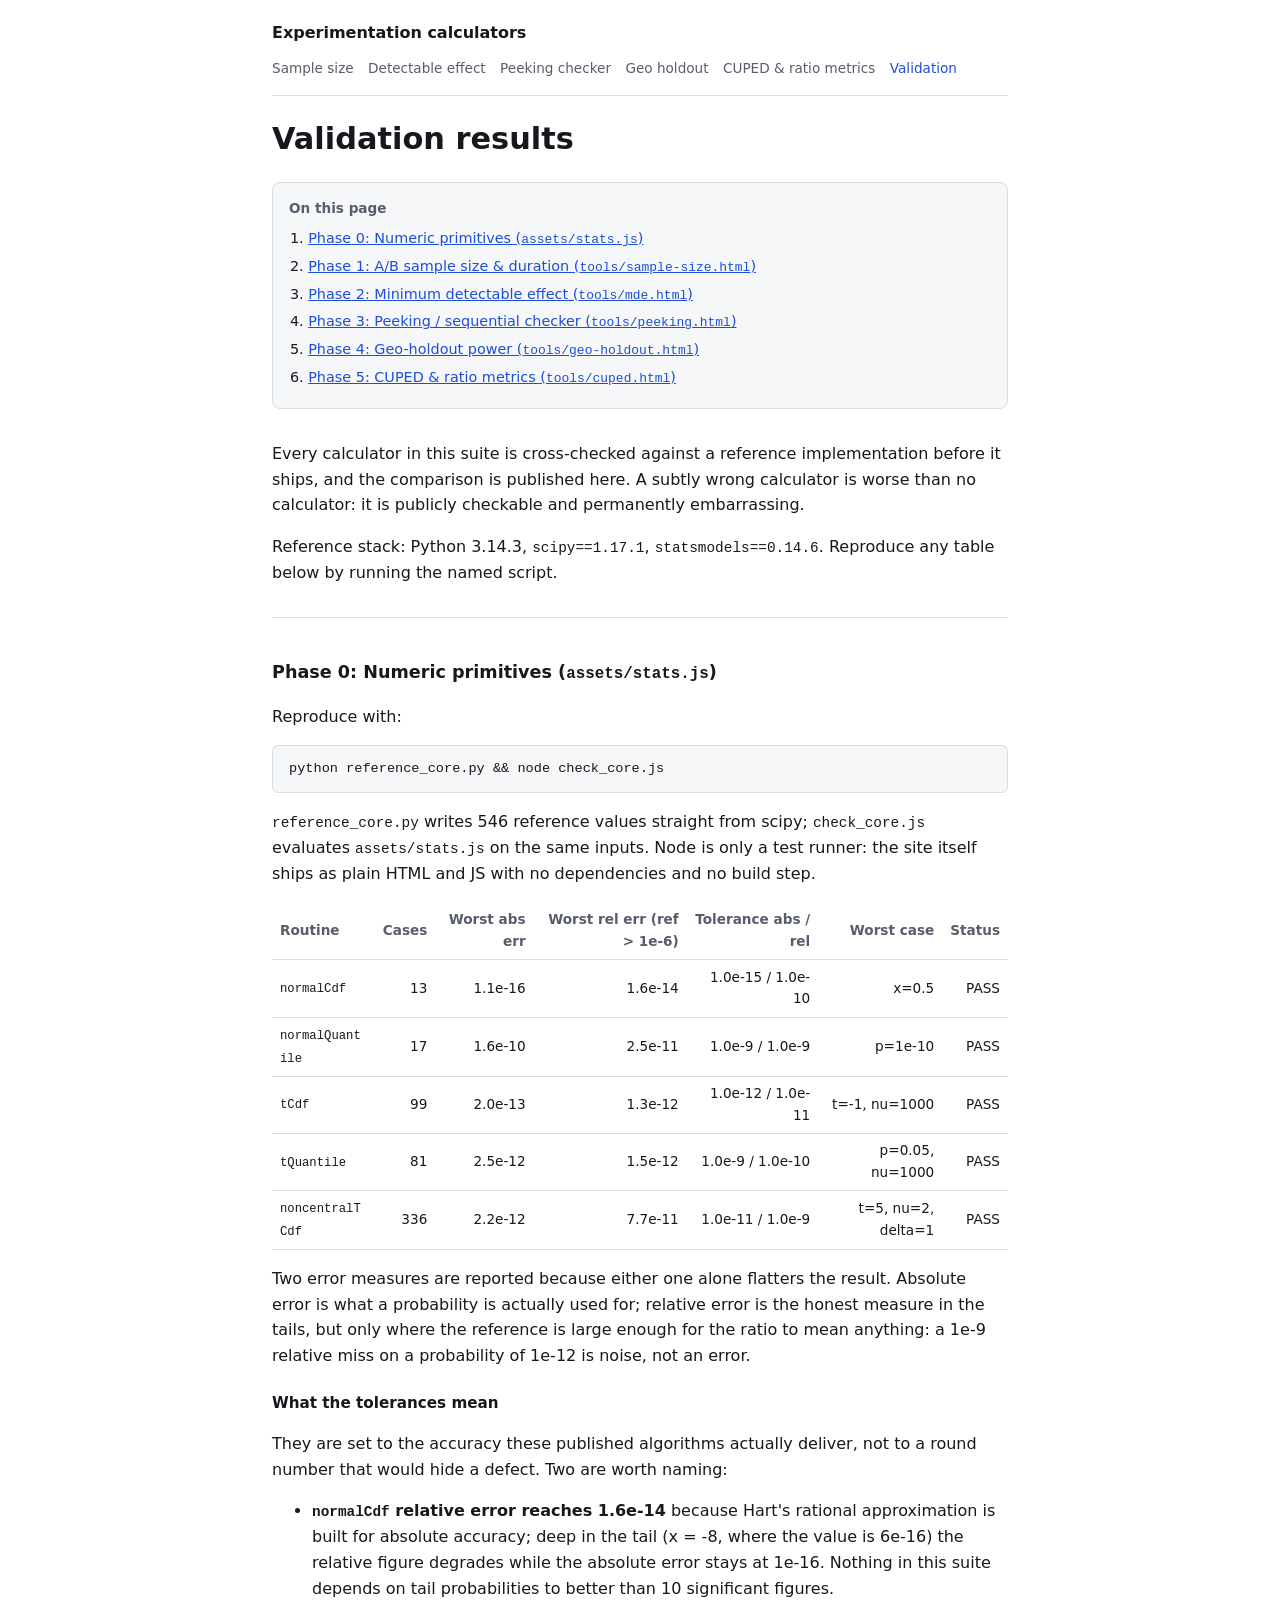
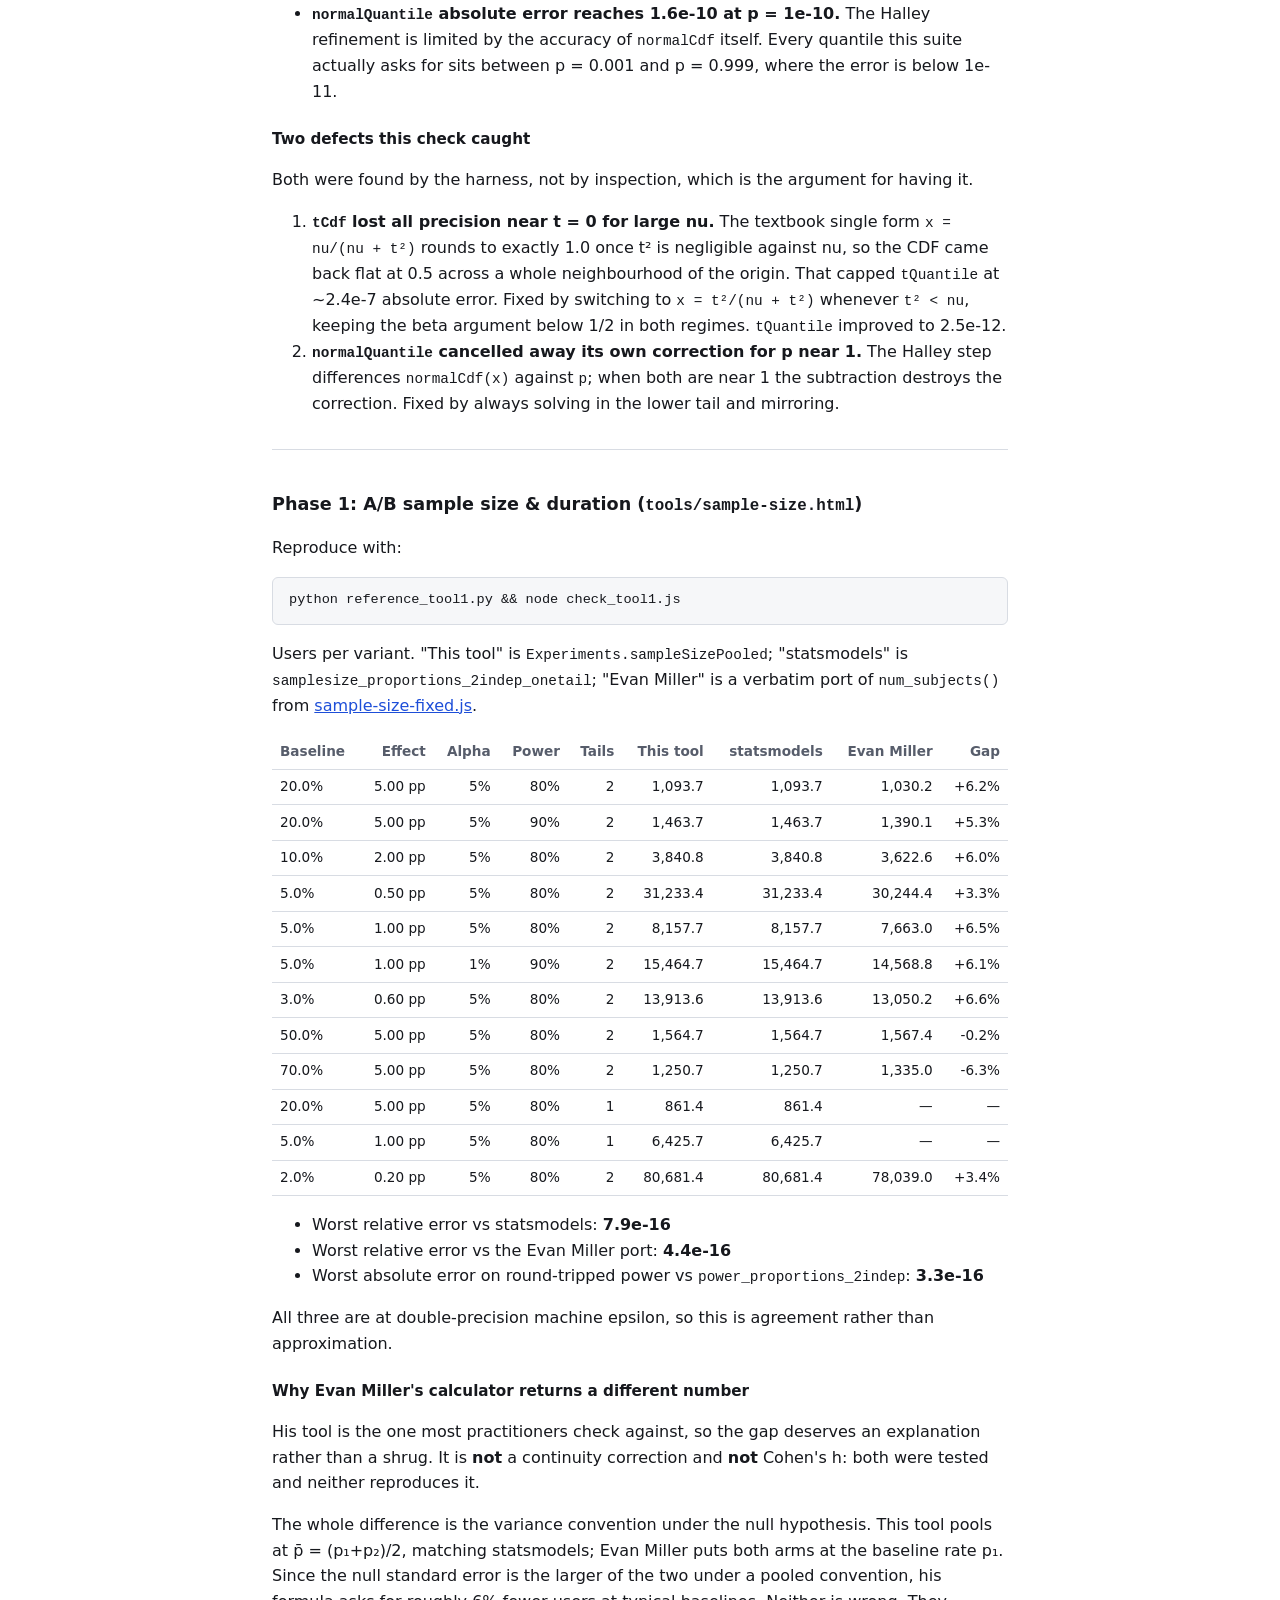
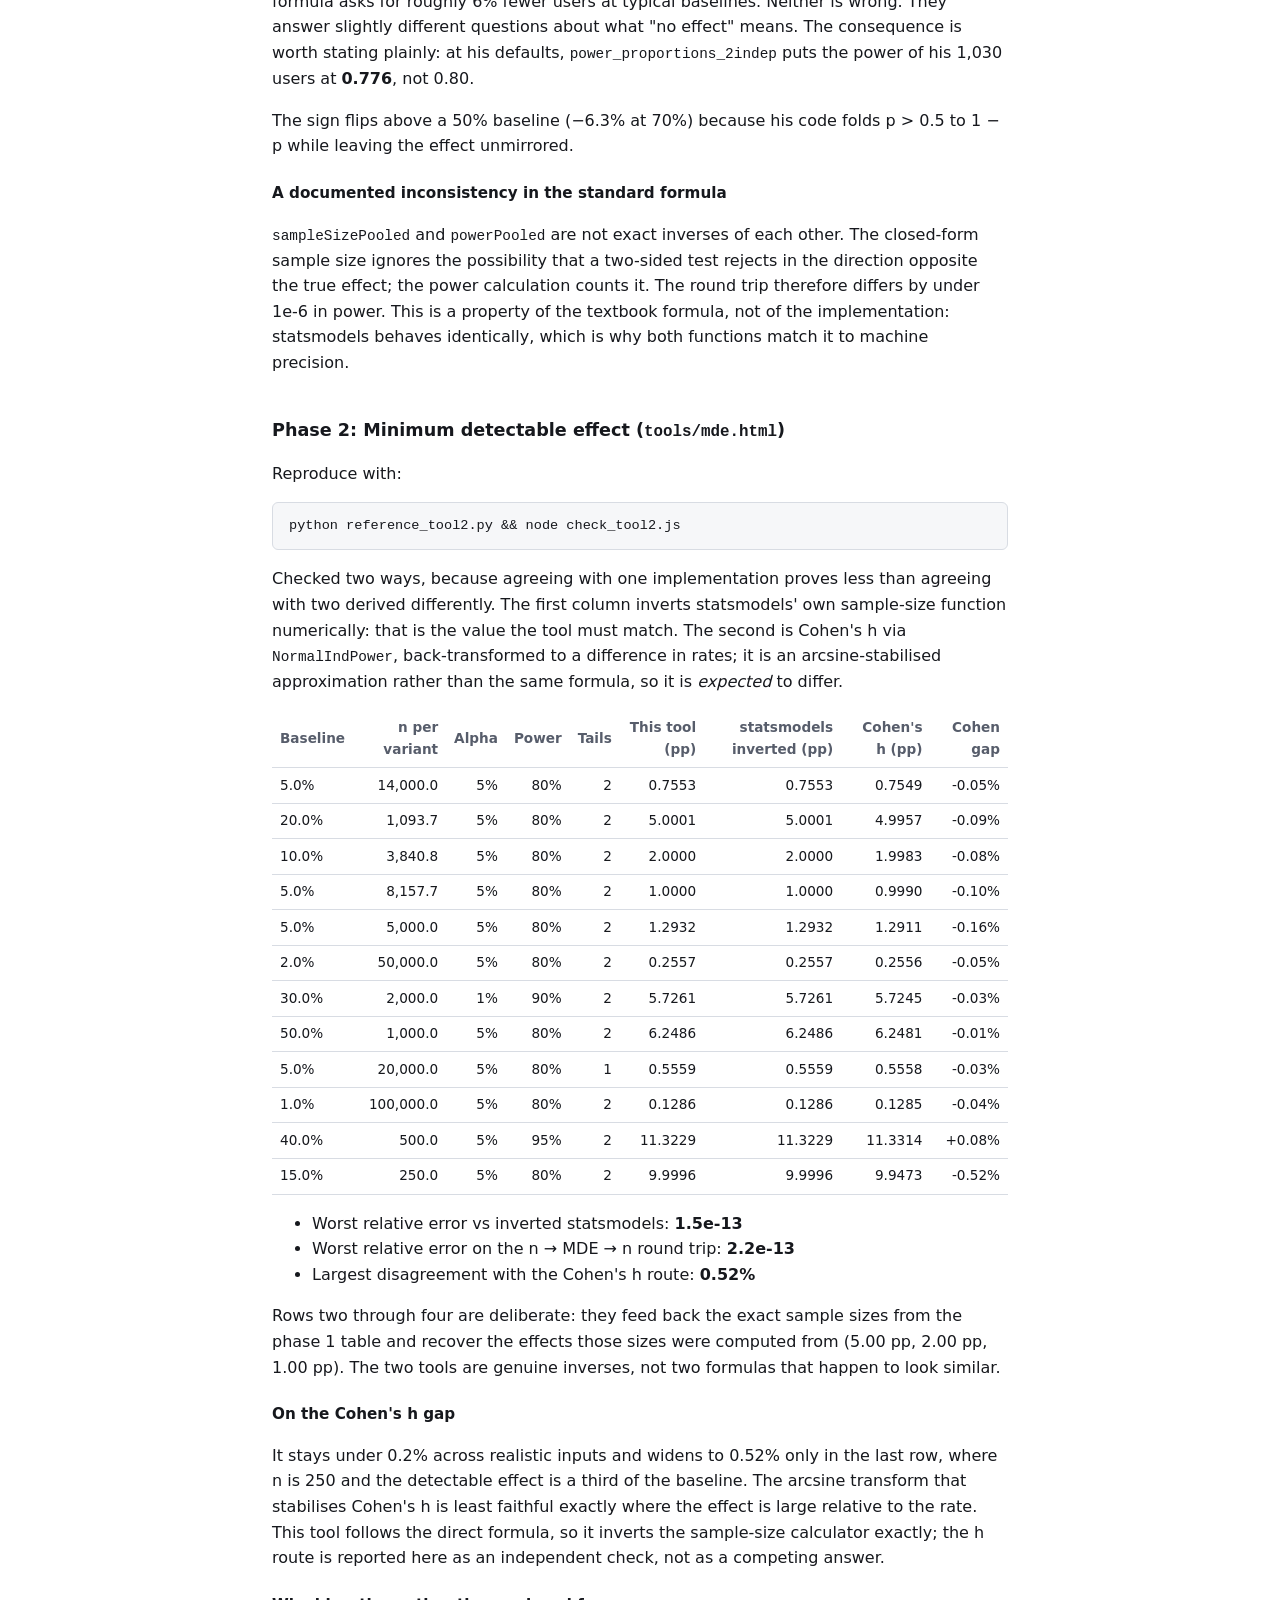
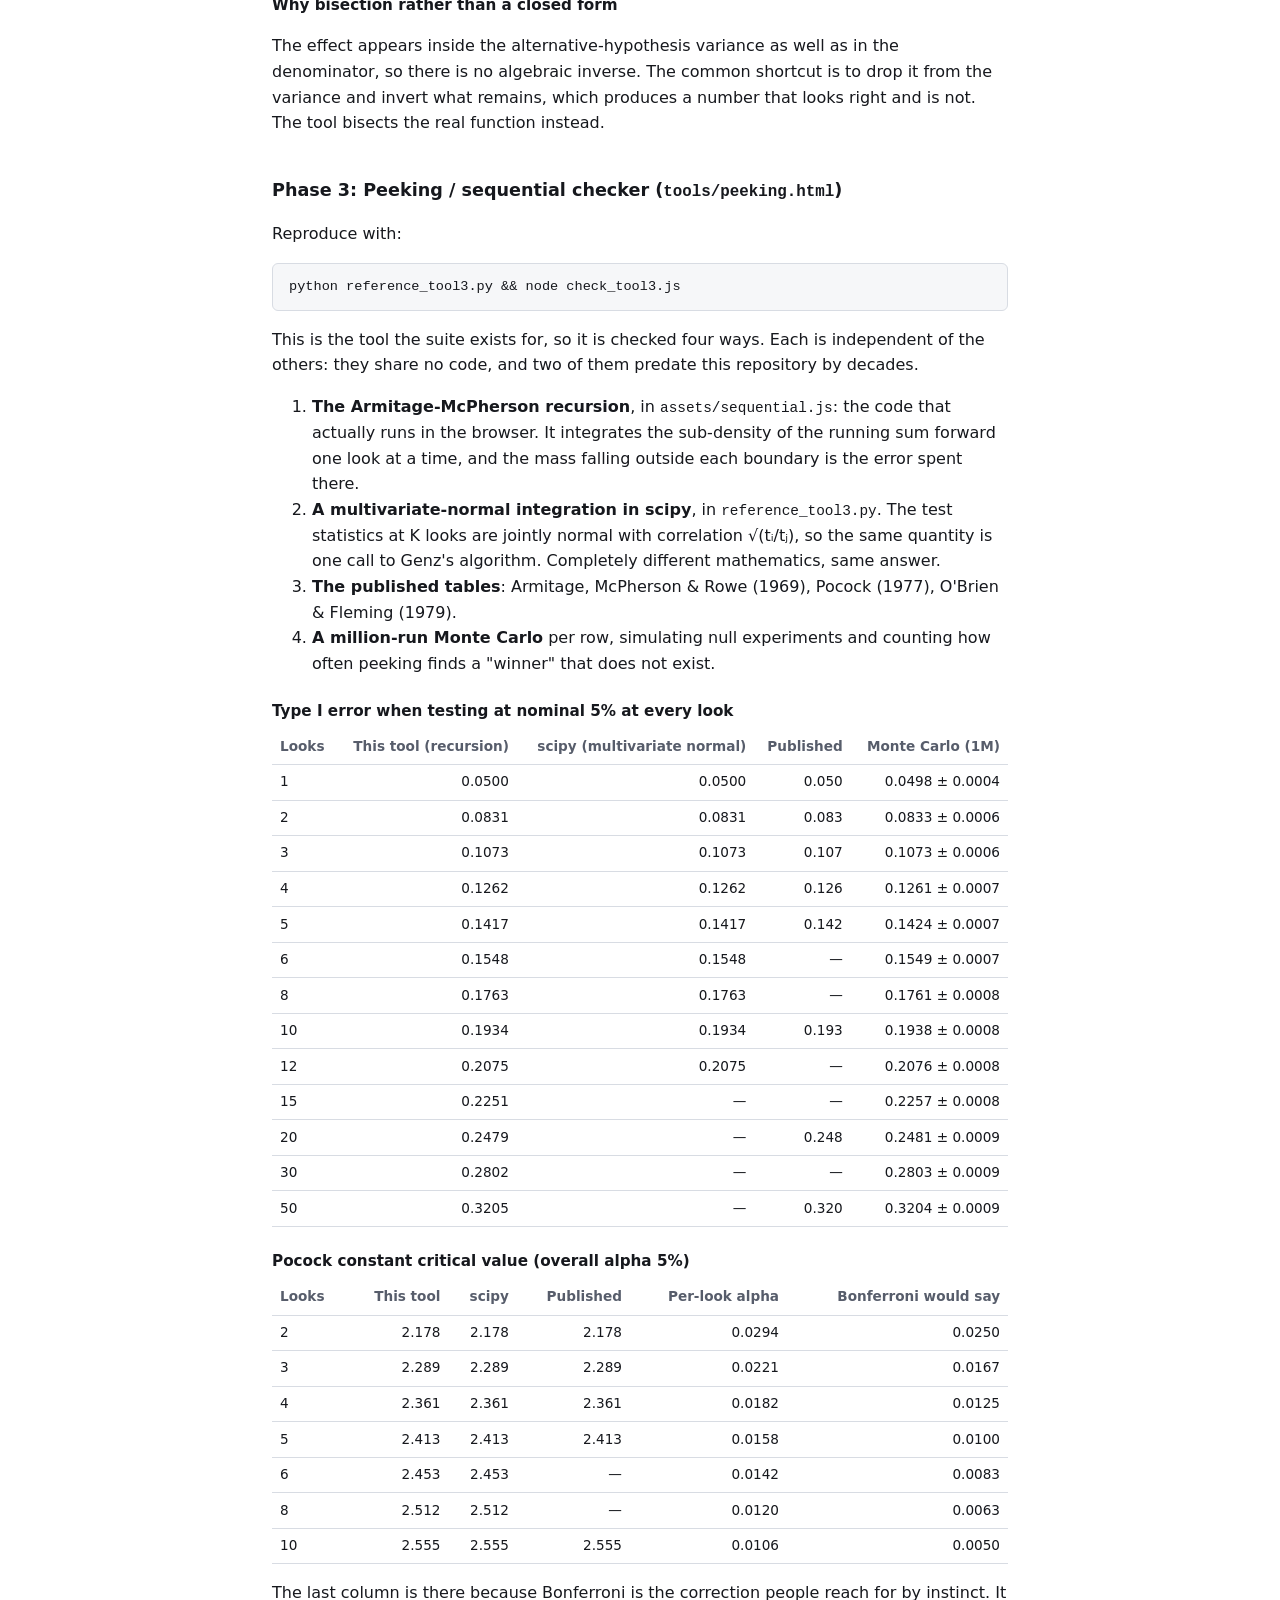
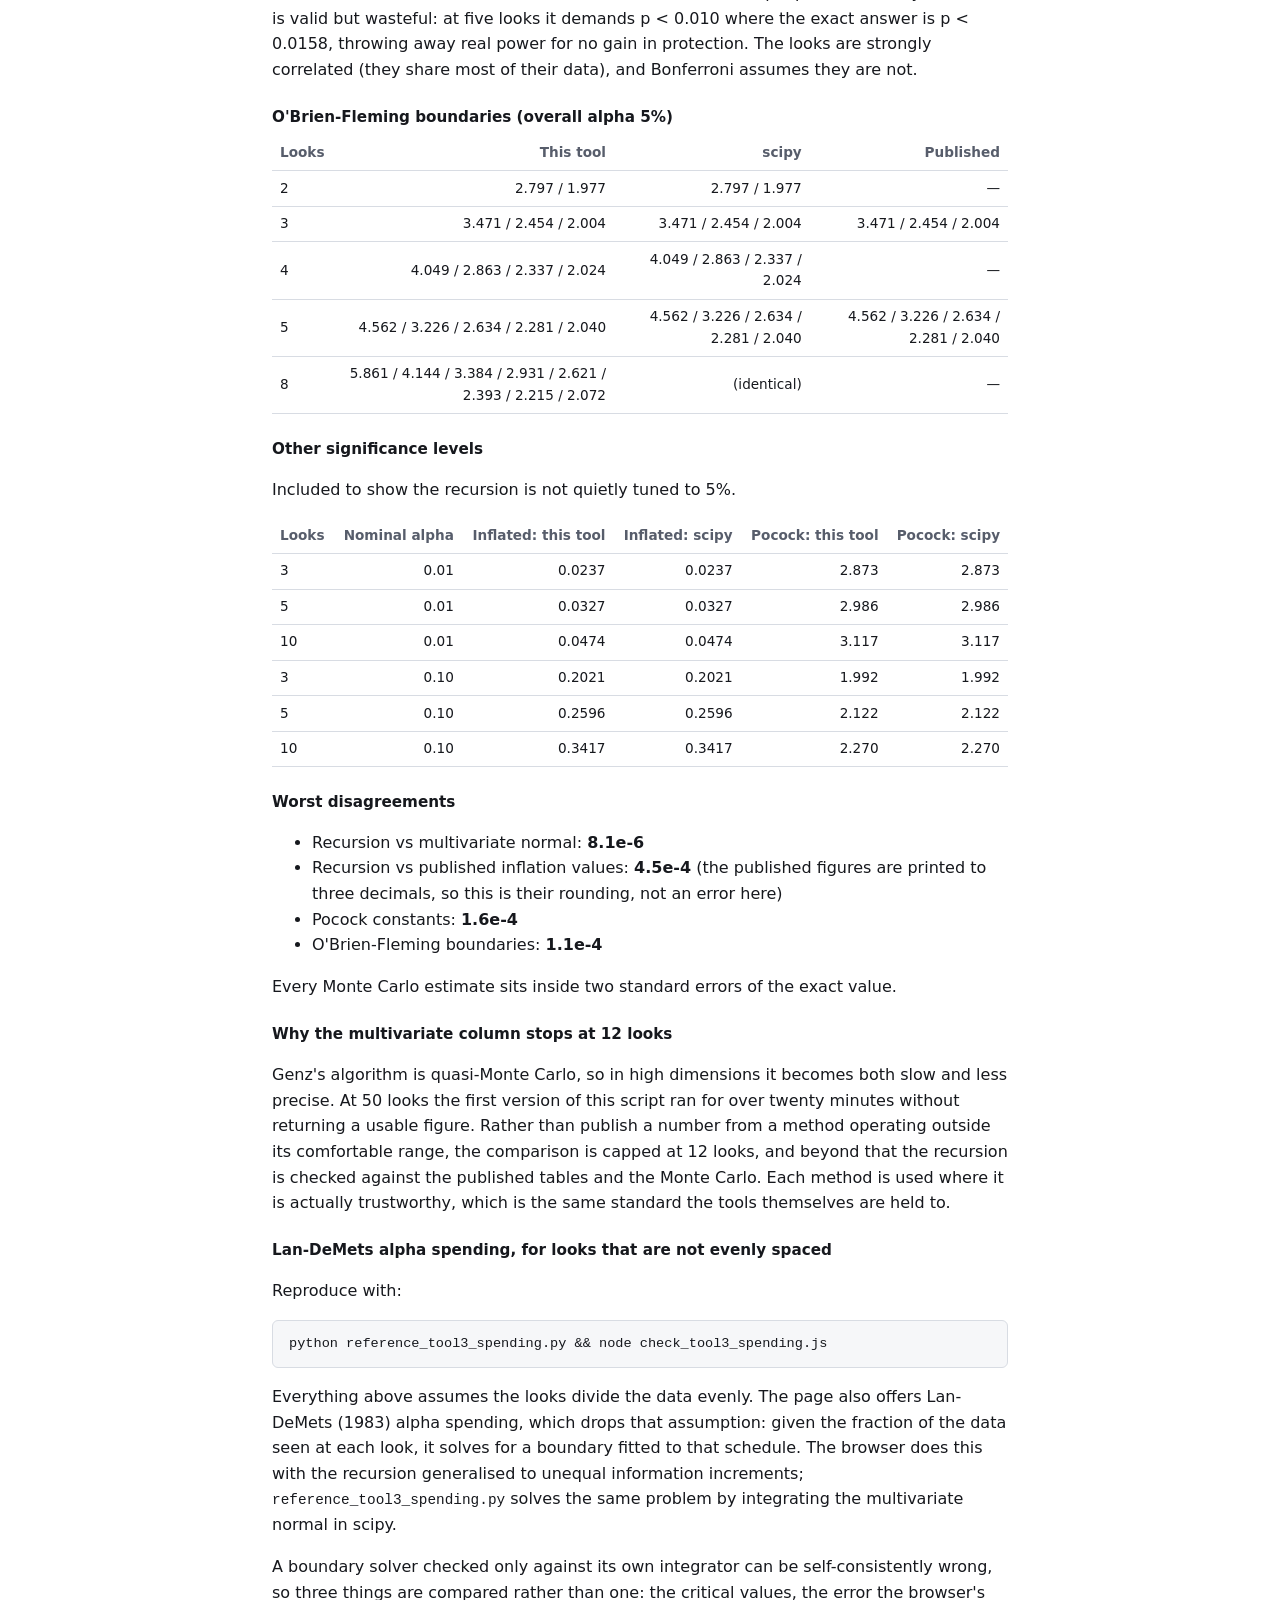
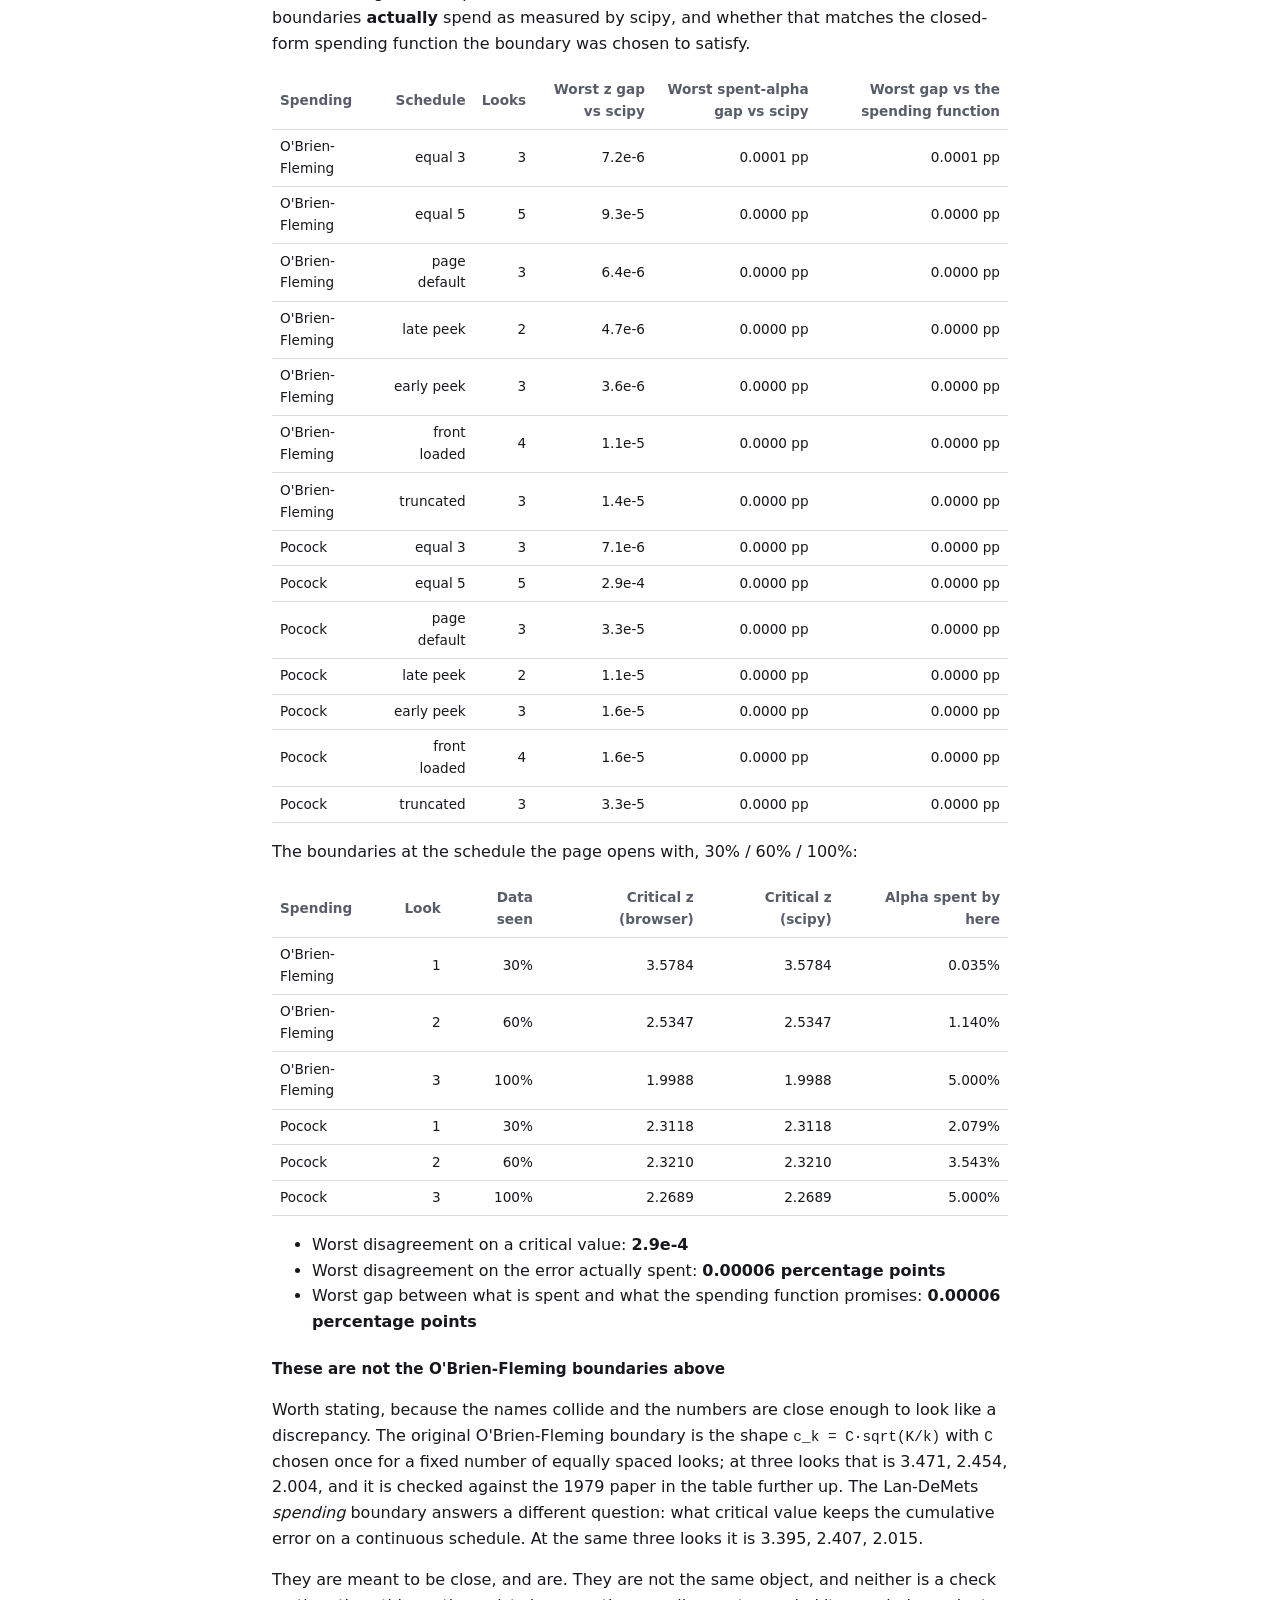
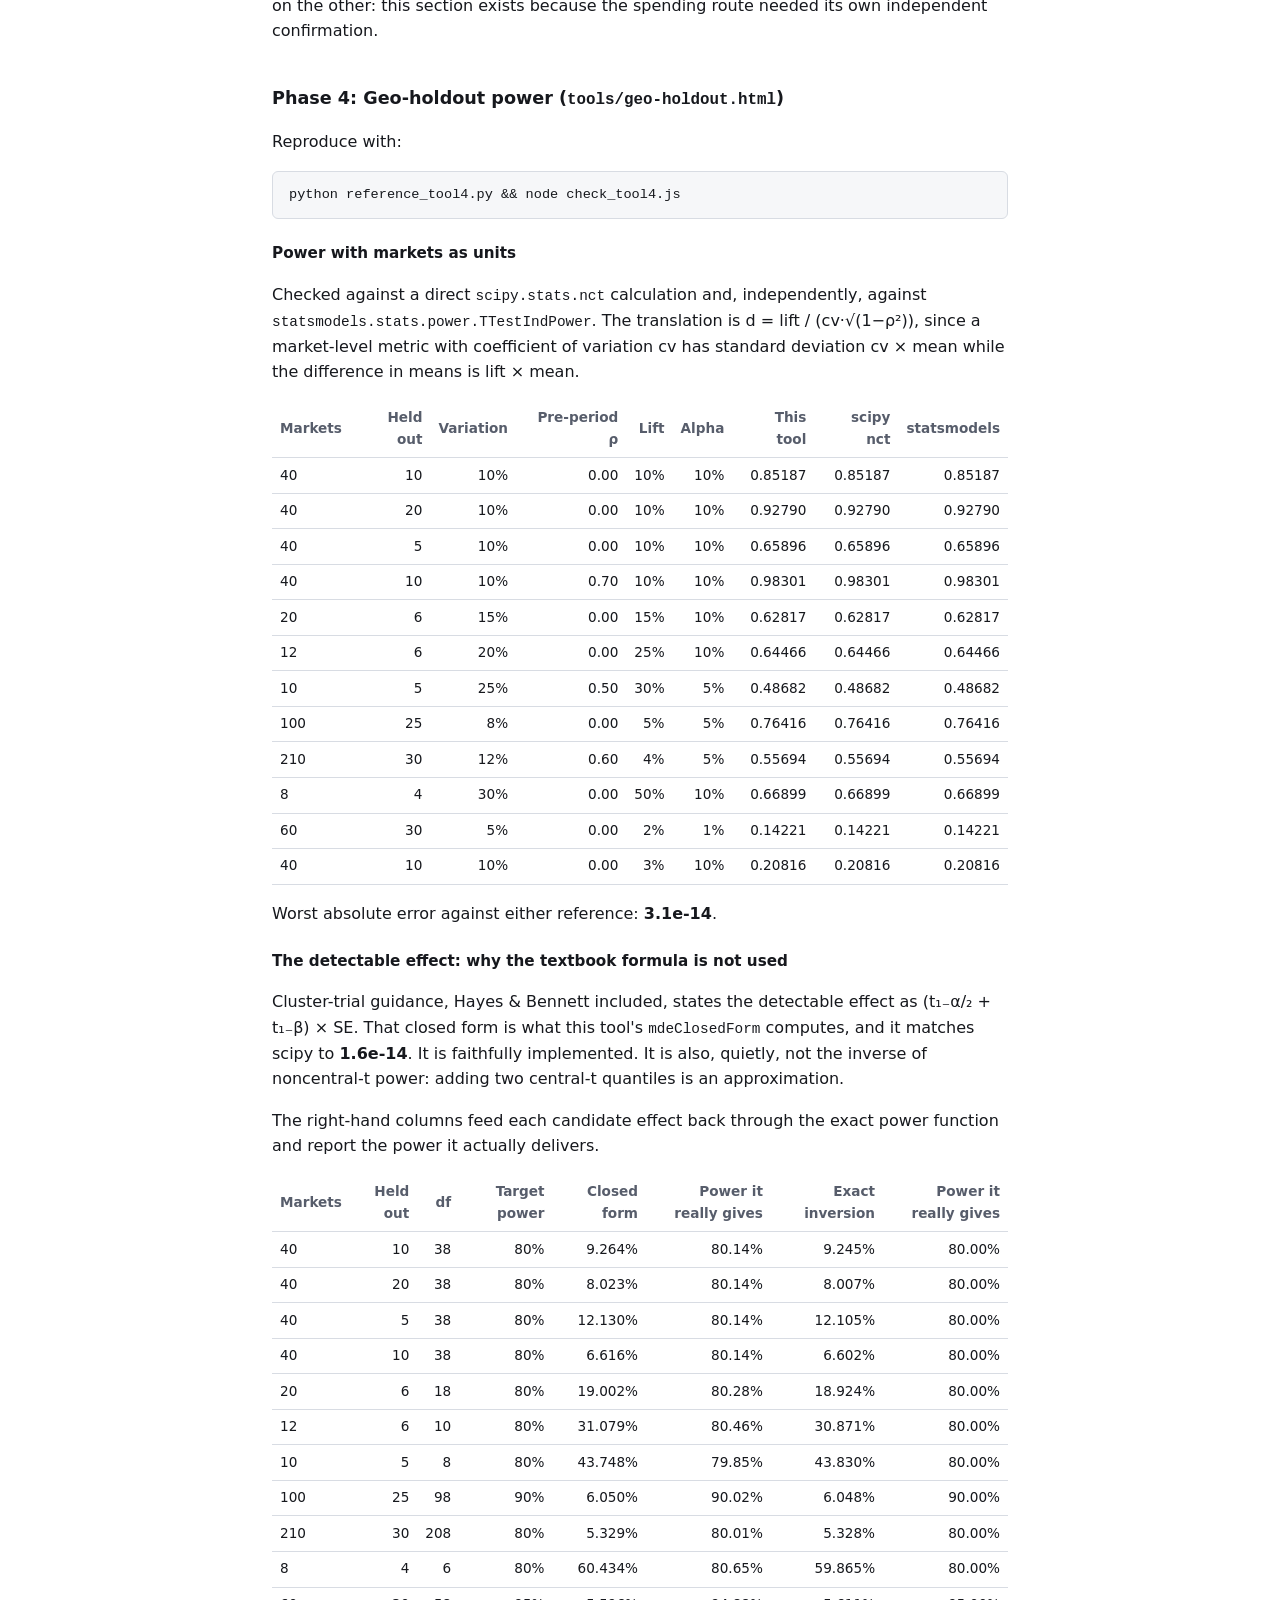
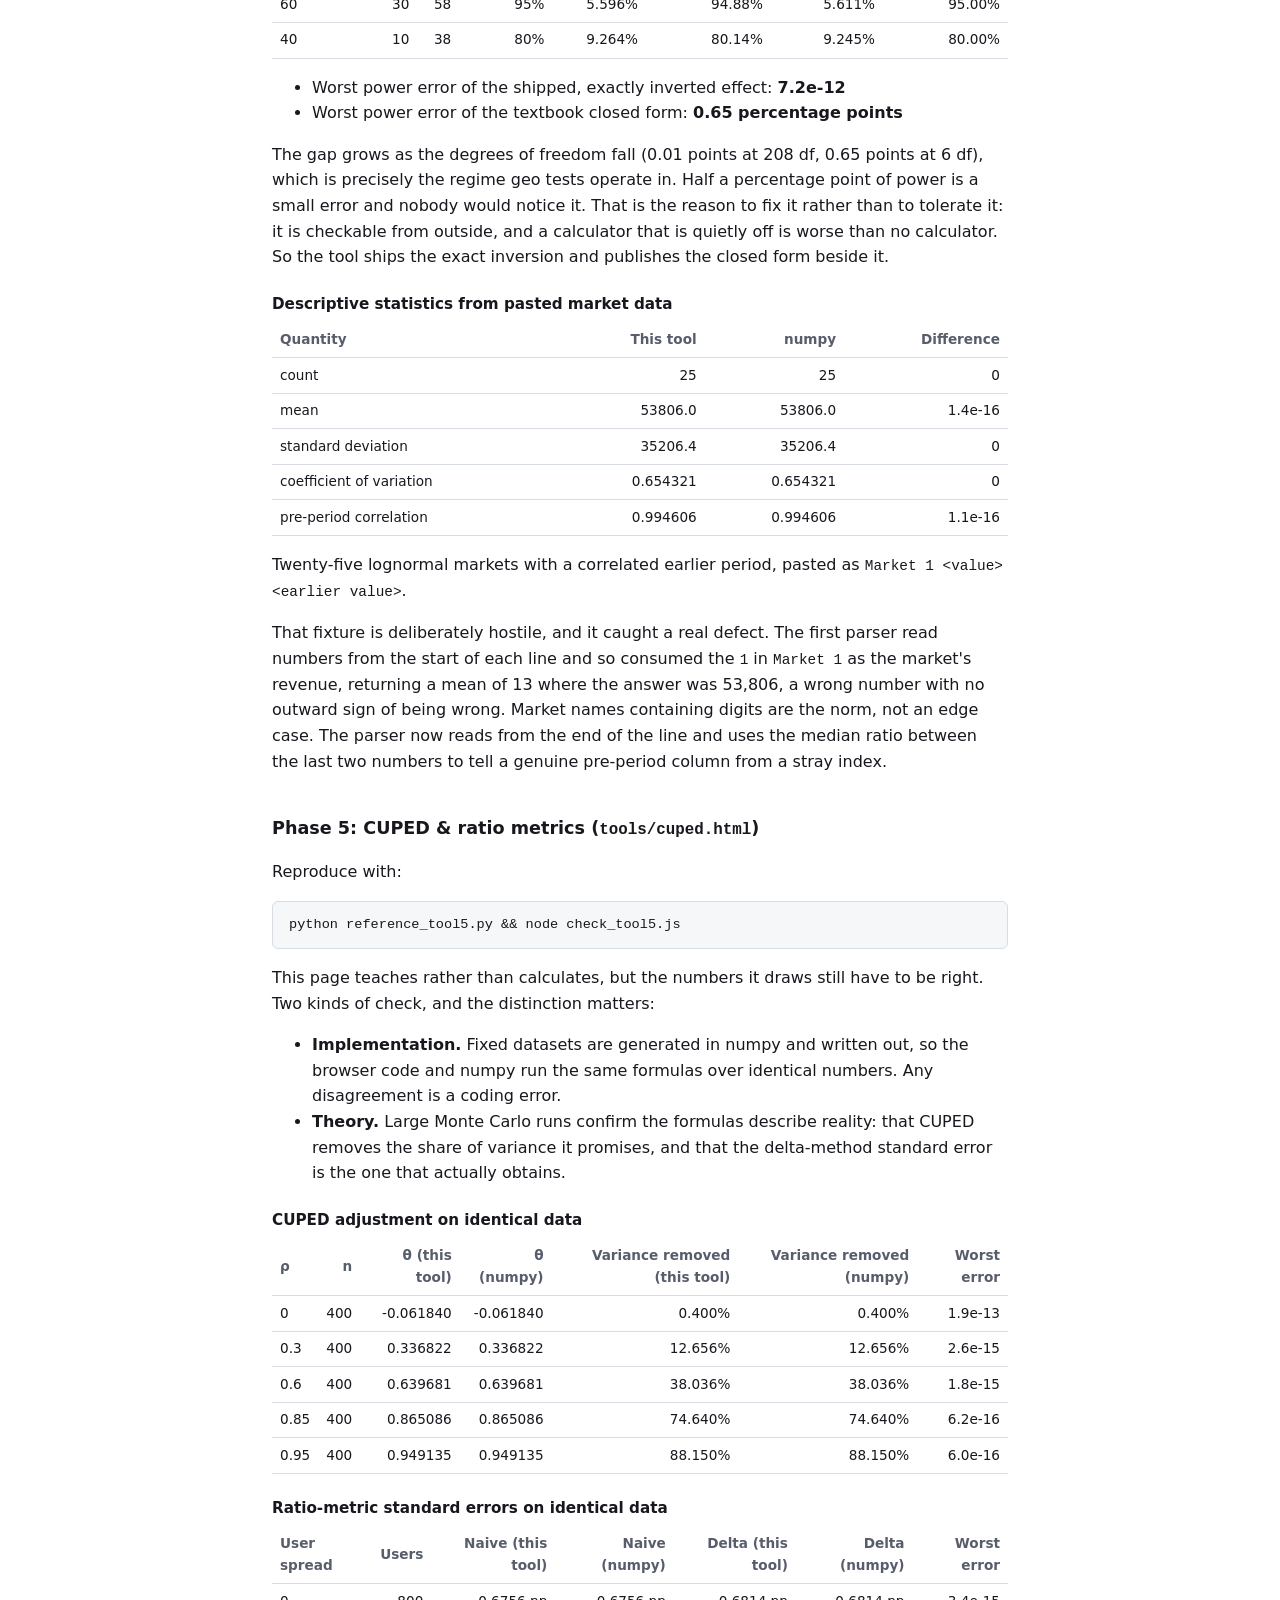
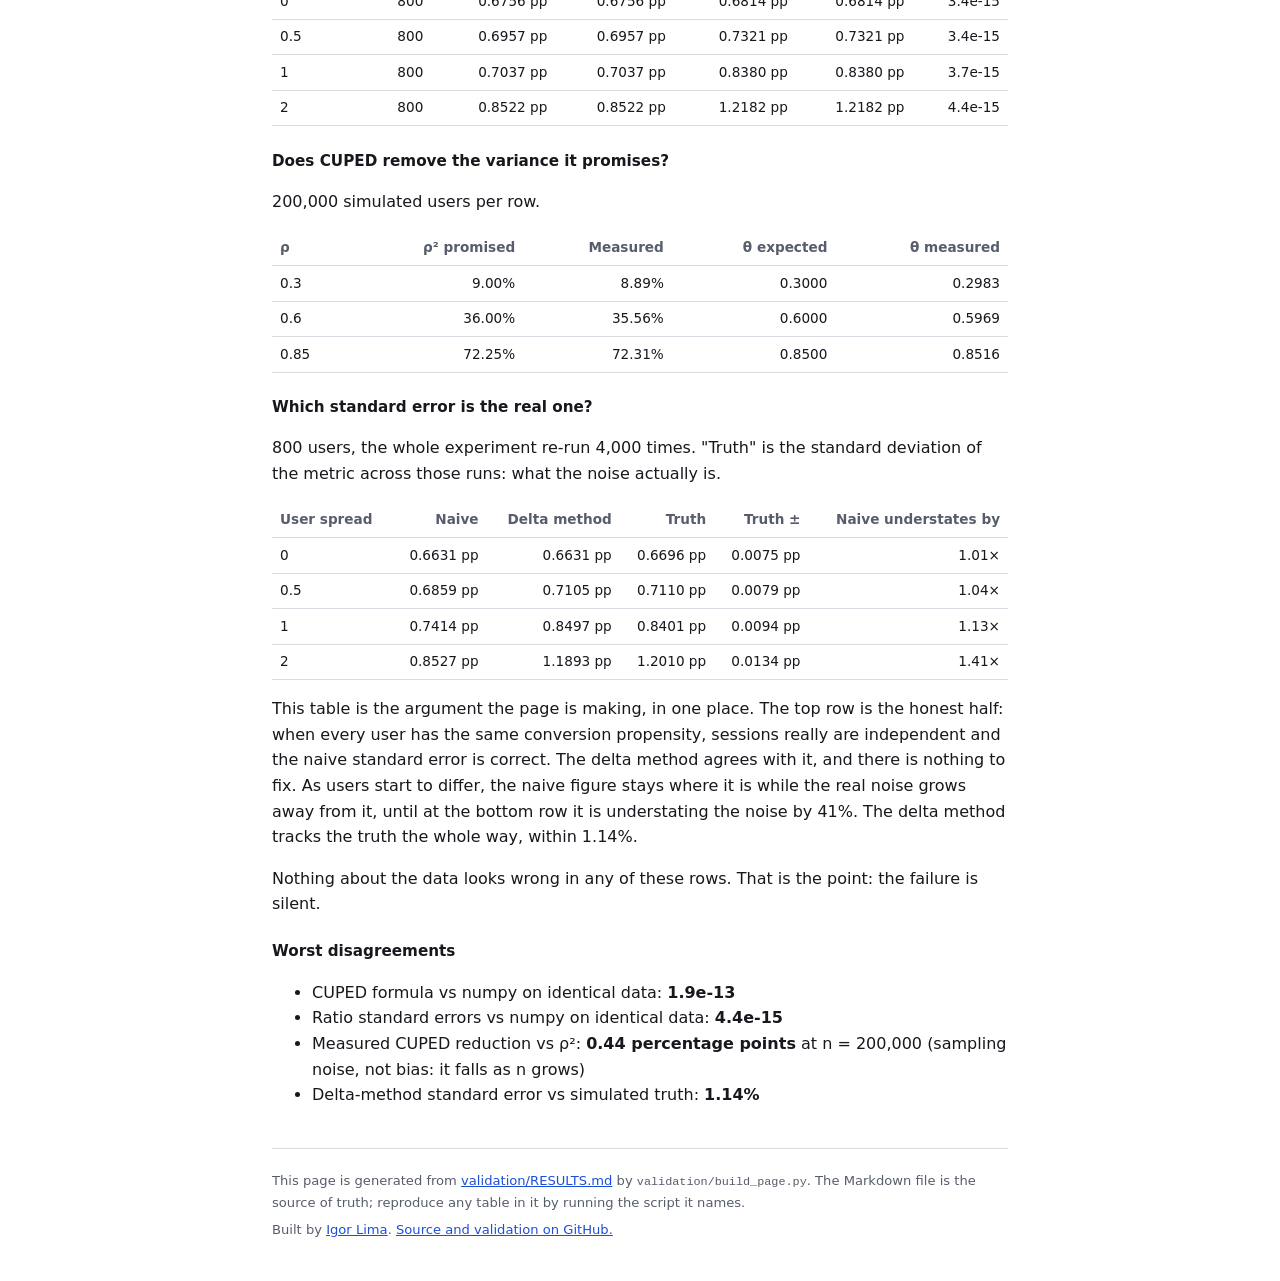
==== commit 90811bc8: "copy: plainer punctuation and fewer filler words across the public pages Em dashes used as connector" ====
--- a/validation/index.html
+++ b/validation/index.html
@@ -38,32 +38,32 @@
 <nav class="toc" aria-label="Contents">
   <p class="toc-title">On this page</p>
   <ol>
-    <li><a href="#phase-0-numeric-primitives-assets-stats-js">Phase 0 — Numeric primitives (<code>assets/stats.js</code>)</a></li>
-    <li><a href="#phase-1-a-b-sample-size-duration-tools-sample-size-html">Phase 1 — A/B sample size &amp; duration (<code>tools/sample-size.html</code>)</a></li>
-    <li><a href="#phase-2-minimum-detectable-effect-tools-mde-html">Phase 2 — Minimum detectable effect (<code>tools/mde.html</code>)</a></li>
-    <li><a href="#phase-3-peeking-sequential-checker-tools-peeking-html">Phase 3 — Peeking / sequential checker (<code>tools/peeking.html</code>)</a></li>
-    <li><a href="#phase-4-geo-holdout-power-tools-geo-holdout-html">Phase 4 — Geo-holdout power (<code>tools/geo-holdout.html</code>)</a></li>
-    <li><a href="#phase-5-cuped-ratio-metrics-tools-cuped-html">Phase 5 — CUPED &amp; ratio metrics (<code>tools/cuped.html</code>)</a></li>
+    <li><a href="#phase-0-numeric-primitives-assets-stats-js">Phase 0: Numeric primitives (<code>assets/stats.js</code>)</a></li>
+    <li><a href="#phase-1-a-b-sample-size-duration-tools-sample-size-html">Phase 1: A/B sample size &amp; duration (<code>tools/sample-size.html</code>)</a></li>
+    <li><a href="#phase-2-minimum-detectable-effect-tools-mde-html">Phase 2: Minimum detectable effect (<code>tools/mde.html</code>)</a></li>
+    <li><a href="#phase-3-peeking-sequential-checker-tools-peeking-html">Phase 3: Peeking / sequential checker (<code>tools/peeking.html</code>)</a></li>
+    <li><a href="#phase-4-geo-holdout-power-tools-geo-holdout-html">Phase 4: Geo-holdout power (<code>tools/geo-holdout.html</code>)</a></li>
+    <li><a href="#phase-5-cuped-ratio-metrics-tools-cuped-html">Phase 5: CUPED &amp; ratio metrics (<code>tools/cuped.html</code>)</a></li>
   </ol>
 </nav>
 
 <p>Every calculator in this suite is cross-checked against a reference implementation before it ships, and the comparison is published here. A subtly wrong calculator is worse than no calculator: it is publicly checkable and permanently embarrassing.</p>
 <p>Reference stack: Python 3.14.3, <code>scipy==1.17.1</code>, <code>statsmodels==0.14.6</code>. Reproduce any table below by running the named script.</p>
 <hr>
-<h2 id="phase-0-numeric-primitives-assets-stats-js">Phase 0 — Numeric primitives (<code>assets/stats.js</code>)</h2>
+<h2 id="phase-0-numeric-primitives-assets-stats-js">Phase 0: Numeric primitives (<code>assets/stats.js</code>)</h2>
 <p>Reproduce with:</p>
 <pre><code>python reference_core.py &amp;&amp; node check_core.js</code></pre>
-<p><code>reference_core.py</code> writes 546 reference values straight from scipy; <code>check_core.js</code> evaluates <code>assets/stats.js</code> on the same inputs. Node is only a test runner — the site itself ships as plain HTML and JS with no dependencies and no build step.</p>
+<p><code>reference_core.py</code> writes 546 reference values straight from scipy; <code>check_core.js</code> evaluates <code>assets/stats.js</code> on the same inputs. Node is only a test runner: the site itself ships as plain HTML and JS with no dependencies and no build step.</p>
 <div class="table-scroll"><table><thead><tr><th>Routine</th><th class="ta-right">Cases</th><th class="ta-right">Worst abs err</th><th class="ta-right">Worst rel err (ref &gt; 1e-6)</th><th>Tolerance abs / rel</th><th>Worst case</th><th>Status</th></tr></thead><tbody><tr><td><code>normalCdf</code></td><td class="ta-right">13</td><td class="ta-right">1.1e-16</td><td class="ta-right">1.6e-14</td><td>1.0e-15 / 1.0e-10</td><td>x=0.5</td><td>PASS</td></tr><tr><td><code>normalQuantile</code></td><td class="ta-right">17</td><td class="ta-right">1.6e-10</td><td class="ta-right">2.5e-11</td><td>1.0e-9 / 1.0e-9</td><td>p=1e-10</td><td>PASS</td></tr><tr><td><code>tCdf</code></td><td class="ta-right">99</td><td class="ta-right">2.0e-13</td><td class="ta-right">1.3e-12</td><td>1.0e-12 / 1.0e-11</td><td>t=-1, nu=1000</td><td>PASS</td></tr><tr><td><code>tQuantile</code></td><td class="ta-right">81</td><td class="ta-right">2.5e-12</td><td class="ta-right">1.5e-12</td><td>1.0e-9 / 1.0e-10</td><td>p=0.05, nu=1000</td><td>PASS</td></tr><tr><td><code>noncentralTCdf</code></td><td class="ta-right">336</td><td class="ta-right">2.2e-12</td><td class="ta-right">7.7e-11</td><td>1.0e-11 / 1.0e-9</td><td>t=5, nu=2, delta=1</td><td>PASS</td></tr></tbody></table></div>
-<p>Two error measures are reported because either one alone flatters the result. Absolute error is what a probability is actually used for; relative error is the honest measure in the tails, but only where the reference is large enough for the ratio to mean anything — a 1e-9 relative miss on a probability of 1e-12 is noise, not an error.</p>
+<p>Two error measures are reported because either one alone flatters the result. Absolute error is what a probability is actually used for; relative error is the honest measure in the tails, but only where the reference is large enough for the ratio to mean anything: a 1e-9 relative miss on a probability of 1e-12 is noise, not an error.</p>
 <h3 id="what-the-tolerances-mean">What the tolerances mean</h3>
 <p>They are set to the accuracy these published algorithms actually deliver, not to a round number that would hide a defect. Two are worth naming:</p>
 <ul><li><strong><code>normalCdf</code> relative error reaches 1.6e-14</strong> because Hart&#x27;s rational approximation is built for absolute accuracy; deep in the tail (x = -8, where the value is 6e-16) the relative figure degrades while the absolute error stays at 1e-16. Nothing in this suite depends on tail probabilities to better than 10 significant figures.</li><li><strong><code>normalQuantile</code> absolute error reaches 1.6e-10 at p = 1e-10.</strong> The Halley refinement is limited by the accuracy of <code>normalCdf</code> itself. Every quantile this suite actually asks for sits between p = 0.001 and p = 0.999, where the error is below 1e-11.</li></ul>
 <h3 id="two-defects-this-check-caught">Two defects this check caught</h3>
-<p>Both were found by the harness, not by inspection — which is the argument for having it.</p>
+<p>Both were found by the harness, not by inspection, which is the argument for having it.</p>
 <ol><li><strong><code>tCdf</code> lost all precision near t = 0 for large nu.</strong> The textbook single form <code>x = nu/(nu + t²)</code> rounds to exactly 1.0 once t² is negligible against nu, so the CDF came back flat at 0.5 across a whole neighbourhood of the origin. That capped <code>tQuantile</code> at ~2.4e-7 absolute error. Fixed by switching to <code>x = t²/(nu + t²)</code> whenever <code>t² &lt; nu</code>, keeping the beta argument below 1/2 in both regimes. <code>tQuantile</code> improved to 2.5e-12.</li><li><strong><code>normalQuantile</code> cancelled away its own correction for p near 1.</strong> The Halley step differences <code>normalCdf(x)</code> against <code>p</code>; when both are near 1 the subtraction destroys the correction. Fixed by always solving in the lower tail and mirroring.</li></ol>
 <hr>
-<h2 id="phase-1-a-b-sample-size-duration-tools-sample-size-html">Phase 1 — A/B sample size &amp; duration (<code>tools/sample-size.html</code>)</h2>
+<h2 id="phase-1-a-b-sample-size-duration-tools-sample-size-html">Phase 1: A/B sample size &amp; duration (<code>tools/sample-size.html</code>)</h2>
 <p>Reproduce with:</p>
 <pre><code>python reference_tool1.py &amp;&amp; node check_tool1.js</code></pre>
 <p>Users per variant. &quot;This tool&quot; is <code>Experiments.sampleSizePooled</code>; &quot;statsmodels&quot; is <code>samplesize_proportions_2indep_onetail</code>; &quot;Evan Miller&quot; is a verbatim port of <code>num_subjects()</code> from <a href="https://www.evanmiller.org/ab-testing/sample-size-fixed.js">sample-size-fixed.js</a>.</p>
@@ -71,15 +71,15 @@
 <ul><li>Worst relative error vs statsmodels: <strong>7.9e-16</strong></li><li>Worst relative error vs the Evan Miller port: <strong>4.4e-16</strong></li><li>Worst absolute error on round-tripped power vs <code>power_proportions_2indep</code>: <strong>3.3e-16</strong></li></ul>
 <p>All three are at double-precision machine epsilon, so this is agreement rather than approximation.</p>
 <h3 id="why-evan-miller-s-calculator-returns-a-different-number">Why Evan Miller&#x27;s calculator returns a different number</h3>
-<p>His tool is the one most practitioners check against, so the gap deserves an explanation rather than a shrug. It is <strong>not</strong> a continuity correction and <strong>not</strong> Cohen&#x27;s h — both were tested and neither reproduces it.</p>
-<p>The whole difference is the variance convention under the null hypothesis. This tool pools at p̄ = (p₁+p₂)/2, matching statsmodels; Evan Miller puts both arms at the baseline rate p₁. Since the null standard error is the larger of the two under a pooled convention, his formula asks for roughly 6% fewer users at typical baselines. Neither is wrong — they answer slightly different questions about what &quot;no effect&quot; means. The consequence is worth stating plainly: at his defaults, <code>power_proportions_2indep</code> puts the power of his 1,030 users at <strong>0.776</strong>, not 0.80.</p>
+<p>His tool is the one most practitioners check against, so the gap deserves an explanation rather than a shrug. It is <strong>not</strong> a continuity correction and <strong>not</strong> Cohen&#x27;s h: both were tested and neither reproduces it.</p>
+<p>The whole difference is the variance convention under the null hypothesis. This tool pools at p̄ = (p₁+p₂)/2, matching statsmodels; Evan Miller puts both arms at the baseline rate p₁. Since the null standard error is the larger of the two under a pooled convention, his formula asks for roughly 6% fewer users at typical baselines. Neither is wrong. They answer slightly different questions about what &quot;no effect&quot; means. The consequence is worth stating plainly: at his defaults, <code>power_proportions_2indep</code> puts the power of his 1,030 users at <strong>0.776</strong>, not 0.80.</p>
 <p>The sign flips above a 50% baseline (−6.3% at 70%) because his code folds p &gt; 0.5 to 1 − p while leaving the effect unmirrored.</p>
 <h3 id="a-documented-inconsistency-in-the-standard-formula">A documented inconsistency in the standard formula</h3>
-<p><code>sampleSizePooled</code> and <code>powerPooled</code> are not exact inverses of each other. The closed-form sample size ignores the possibility that a two-sided test rejects in the direction opposite the true effect; the power calculation counts it. The round trip therefore differs by under 1e-6 in power. This is a property of the textbook formula, not of the implementation — statsmodels behaves identically, which is why both functions match it to machine precision.</p>
-<h2 id="phase-2-minimum-detectable-effect-tools-mde-html">Phase 2 — Minimum detectable effect (<code>tools/mde.html</code>)</h2>
+<p><code>sampleSizePooled</code> and <code>powerPooled</code> are not exact inverses of each other. The closed-form sample size ignores the possibility that a two-sided test rejects in the direction opposite the true effect; the power calculation counts it. The round trip therefore differs by under 1e-6 in power. This is a property of the textbook formula, not of the implementation: statsmodels behaves identically, which is why both functions match it to machine precision.</p>
+<h2 id="phase-2-minimum-detectable-effect-tools-mde-html">Phase 2: Minimum detectable effect (<code>tools/mde.html</code>)</h2>
 <p>Reproduce with:</p>
 <pre><code>python reference_tool2.py &amp;&amp; node check_tool2.js</code></pre>
-<p>Checked two ways, because agreeing with one implementation proves less than agreeing with two derived differently. The first column inverts statsmodels&#x27; own sample-size function numerically — that is the value the tool must match. The second is Cohen&#x27;s h via <code>NormalIndPower</code>, back-transformed to a difference in rates; it is an arcsine-stabilised approximation rather than the same formula, so it is <em>expected</em> to differ.</p>
+<p>Checked two ways, because agreeing with one implementation proves less than agreeing with two derived differently. The first column inverts statsmodels&#x27; own sample-size function numerically: that is the value the tool must match. The second is Cohen&#x27;s h via <code>NormalIndPower</code>, back-transformed to a difference in rates; it is an arcsine-stabilised approximation rather than the same formula, so it is <em>expected</em> to differ.</p>
 <div class="table-scroll"><table><thead><tr><th class="ta-right">Baseline</th><th class="ta-right">n per variant</th><th class="ta-right">Alpha</th><th class="ta-right">Power</th><th class="ta-right">Tails</th><th class="ta-right">This tool (pp)</th><th class="ta-right">statsmodels inverted (pp)</th><th class="ta-right">Cohen&#x27;s h (pp)</th><th class="ta-right">Cohen gap</th></tr></thead><tbody><tr><td class="ta-right">5.0%</td><td class="ta-right">14,000.0</td><td class="ta-right">5%</td><td class="ta-right">80%</td><td class="ta-right">2</td><td class="ta-right">0.7553</td><td class="ta-right">0.7553</td><td class="ta-right">0.7549</td><td class="ta-right">-0.05%</td></tr><tr><td class="ta-right">20.0%</td><td class="ta-right">1,093.7</td><td class="ta-right">5%</td><td class="ta-right">80%</td><td class="ta-right">2</td><td class="ta-right">5.0001</td><td class="ta-right">5.0001</td><td class="ta-right">4.9957</td><td class="ta-right">-0.09%</td></tr><tr><td class="ta-right">10.0%</td><td class="ta-right">3,840.8</td><td class="ta-right">5%</td><td class="ta-right">80%</td><td class="ta-right">2</td><td class="ta-right">2.0000</td><td class="ta-right">2.0000</td><td class="ta-right">1.9983</td><td class="ta-right">-0.08%</td></tr><tr><td class="ta-right">5.0%</td><td class="ta-right">8,157.7</td><td class="ta-right">5%</td><td class="ta-right">80%</td><td class="ta-right">2</td><td class="ta-right">1.0000</td><td class="ta-right">1.0000</td><td class="ta-right">0.9990</td><td class="ta-right">-0.10%</td></tr><tr><td class="ta-right">5.0%</td><td class="ta-right">5,000.0</td><td class="ta-right">5%</td><td class="ta-right">80%</td><td class="ta-right">2</td><td class="ta-right">1.2932</td><td class="ta-right">1.2932</td><td class="ta-right">1.2911</td><td class="ta-right">-0.16%</td></tr><tr><td class="ta-right">2.0%</td><td class="ta-right">50,000.0</td><td class="ta-right">5%</td><td class="ta-right">80%</td><td class="ta-right">2</td><td class="ta-right">0.2557</td><td class="ta-right">0.2557</td><td class="ta-right">0.2556</td><td class="ta-right">-0.05%</td></tr><tr><td class="ta-right">30.0%</td><td class="ta-right">2,000.0</td><td class="ta-right">1%</td><td class="ta-right">90%</td><td class="ta-right">2</td><td class="ta-right">5.7261</td><td class="ta-right">5.7261</td><td class="ta-right">5.7245</td><td class="ta-right">-0.03%</td></tr><tr><td class="ta-right">50.0%</td><td class="ta-right">1,000.0</td><td class="ta-right">5%</td><td class="ta-right">80%</td><td class="ta-right">2</td><td class="ta-right">6.2486</td><td class="ta-right">6.2486</td><td class="ta-right">6.2481</td><td class="ta-right">-0.01%</td></tr><tr><td class="ta-right">5.0%</td><td class="ta-right">20,000.0</td><td class="ta-right">5%</td><td class="ta-right">80%</td><td class="ta-right">1</td><td class="ta-right">0.5559</td><td class="ta-right">0.5559</td><td class="ta-right">0.5558</td><td class="ta-right">-0.03%</td></tr><tr><td class="ta-right">1.0%</td><td class="ta-right">100,000.0</td><td class="ta-right">5%</td><td class="ta-right">80%</td><td class="ta-right">2</td><td class="ta-right">0.1286</td><td class="ta-right">0.1286</td><td class="ta-right">0.1285</td><td class="ta-right">-0.04%</td></tr><tr><td class="ta-right">40.0%</td><td class="ta-right">500.0</td><td class="ta-right">5%</td><td class="ta-right">95%</td><td class="ta-right">2</td><td class="ta-right">11.3229</td><td class="ta-right">11.3229</td><td class="ta-right">11.3314</td><td class="ta-right">+0.08%</td></tr><tr><td class="ta-right">15.0%</td><td class="ta-right">250.0</td><td class="ta-right">5%</td><td class="ta-right">80%</td><td class="ta-right">2</td><td class="ta-right">9.9996</td><td class="ta-right">9.9996</td><td class="ta-right">9.9473</td><td class="ta-right">-0.52%</td></tr></tbody></table></div>
 <ul><li>Worst relative error vs inverted statsmodels: <strong>1.5e-13</strong></li><li>Worst relative error on the n → MDE → n round trip: <strong>2.2e-13</strong></li><li>Largest disagreement with the Cohen&#x27;s h route: <strong>0.52%</strong></li></ul>
 <p>Rows two through four are deliberate: they feed back the exact sample sizes from the phase 1 table and recover the effects those sizes were computed from (5.00 pp, 2.00 pp, 1.00 pp). The two tools are genuine inverses, not two formulas that happen to look similar.</p>
@@ -87,16 +87,16 @@
 <p>It stays under 0.2% across realistic inputs and widens to 0.52% only in the last row, where n is 250 and the detectable effect is a third of the baseline. The arcsine transform that stabilises Cohen&#x27;s h is least faithful exactly where the effect is large relative to the rate. This tool follows the direct formula, so it inverts the sample-size calculator exactly; the h route is reported here as an independent check, not as a competing answer.</p>
 <h3 id="why-bisection-rather-than-a-closed-form">Why bisection rather than a closed form</h3>
 <p>The effect appears inside the alternative-hypothesis variance as well as in the denominator, so there is no algebraic inverse. The common shortcut is to drop it from the variance and invert what remains, which produces a number that looks right and is not. The tool bisects the real function instead.</p>
-<h2 id="phase-3-peeking-sequential-checker-tools-peeking-html">Phase 3 — Peeking / sequential checker (<code>tools/peeking.html</code>)</h2>
+<h2 id="phase-3-peeking-sequential-checker-tools-peeking-html">Phase 3: Peeking / sequential checker (<code>tools/peeking.html</code>)</h2>
 <p>Reproduce with:</p>
 <pre><code>python reference_tool3.py &amp;&amp; node check_tool3.js</code></pre>
 <p>This is the tool the suite exists for, so it is checked four ways. Each is independent of the others: they share no code, and two of them predate this repository by decades.</p>
-<ol><li><strong>The Armitage-McPherson recursion</strong>, in <code>assets/sequential.js</code> — the code that actually runs in the browser. It integrates the sub-density of the running sum forward one look at a time, and the mass falling outside each boundary is the error spent there.</li><li><strong>A multivariate-normal integration in scipy</strong>, in <code>reference_tool3.py</code>. The test statistics at K looks are jointly normal with correlation √(tᵢ/tⱼ), so the same quantity is one call to Genz&#x27;s algorithm. Completely different mathematics, same answer.</li><li><strong>The published tables</strong>: Armitage, McPherson &amp; Rowe (1969), Pocock (1977), O&#x27;Brien &amp; Fleming (1979).</li><li><strong>A million-run Monte Carlo</strong> per row, simulating null experiments and counting how often peeking finds a &quot;winner&quot; that does not exist.</li></ol>
+<ol><li><strong>The Armitage-McPherson recursion</strong>, in <code>assets/sequential.js</code>: the code that actually runs in the browser. It integrates the sub-density of the running sum forward one look at a time, and the mass falling outside each boundary is the error spent there.</li><li><strong>A multivariate-normal integration in scipy</strong>, in <code>reference_tool3.py</code>. The test statistics at K looks are jointly normal with correlation √(tᵢ/tⱼ), so the same quantity is one call to Genz&#x27;s algorithm. Completely different mathematics, same answer.</li><li><strong>The published tables</strong>: Armitage, McPherson &amp; Rowe (1969), Pocock (1977), O&#x27;Brien &amp; Fleming (1979).</li><li><strong>A million-run Monte Carlo</strong> per row, simulating null experiments and counting how often peeking finds a &quot;winner&quot; that does not exist.</li></ol>
 <h3 id="type-i-error-when-testing-at-nominal-5-at-every-look">Type I error when testing at nominal 5% at every look</h3>
 <div class="table-scroll"><table><thead><tr><th class="ta-right">Looks</th><th class="ta-right">This tool (recursion)</th><th class="ta-right">scipy (multivariate normal)</th><th class="ta-right">Published</th><th class="ta-right">Monte Carlo (1M)</th></tr></thead><tbody><tr><td class="ta-right">1</td><td class="ta-right">0.0500</td><td class="ta-right">0.0500</td><td class="ta-right">0.050</td><td class="ta-right">0.0498 ± 0.0004</td></tr><tr><td class="ta-right">2</td><td class="ta-right">0.0831</td><td class="ta-right">0.0831</td><td class="ta-right">0.083</td><td class="ta-right">0.0833 ± 0.0006</td></tr><tr><td class="ta-right">3</td><td class="ta-right">0.1073</td><td class="ta-right">0.1073</td><td class="ta-right">0.107</td><td class="ta-right">0.1073 ± 0.0006</td></tr><tr><td class="ta-right">4</td><td class="ta-right">0.1262</td><td class="ta-right">0.1262</td><td class="ta-right">0.126</td><td class="ta-right">0.1261 ± 0.0007</td></tr><tr><td class="ta-right">5</td><td class="ta-right">0.1417</td><td class="ta-right">0.1417</td><td class="ta-right">0.142</td><td class="ta-right">0.1424 ± 0.0007</td></tr><tr><td class="ta-right">6</td><td class="ta-right">0.1548</td><td class="ta-right">0.1548</td><td class="ta-right">—</td><td class="ta-right">0.1549 ± 0.0007</td></tr><tr><td class="ta-right">8</td><td class="ta-right">0.1763</td><td class="ta-right">0.1763</td><td class="ta-right">—</td><td class="ta-right">0.1761 ± 0.0008</td></tr><tr><td class="ta-right">10</td><td class="ta-right">0.1934</td><td class="ta-right">0.1934</td><td class="ta-right">0.193</td><td class="ta-right">0.1938 ± 0.0008</td></tr><tr><td class="ta-right">12</td><td class="ta-right">0.2075</td><td class="ta-right">0.2075</td><td class="ta-right">—</td><td class="ta-right">0.2076 ± 0.0008</td></tr><tr><td class="ta-right">15</td><td class="ta-right">0.2251</td><td class="ta-right">—</td><td class="ta-right">—</td><td class="ta-right">0.2257 ± 0.0008</td></tr><tr><td class="ta-right">20</td><td class="ta-right">0.2479</td><td class="ta-right">—</td><td class="ta-right">0.248</td><td class="ta-right">0.2481 ± 0.0009</td></tr><tr><td class="ta-right">30</td><td class="ta-right">0.2802</td><td class="ta-right">—</td><td class="ta-right">—</td><td class="ta-right">0.2803 ± 0.0009</td></tr><tr><td class="ta-right">50</td><td class="ta-right">0.3205</td><td class="ta-right">—</td><td class="ta-right">0.320</td><td class="ta-right">0.3204 ± 0.0009</td></tr></tbody></table></div>
 <h3 id="pocock-constant-critical-value-overall-alpha-5">Pocock constant critical value (overall alpha 5%)</h3>
 <div class="table-scroll"><table><thead><tr><th class="ta-right">Looks</th><th class="ta-right">This tool</th><th class="ta-right">scipy</th><th class="ta-right">Published</th><th class="ta-right">Per-look alpha</th><th class="ta-right">Bonferroni would say</th></tr></thead><tbody><tr><td class="ta-right">2</td><td class="ta-right">2.178</td><td class="ta-right">2.178</td><td class="ta-right">2.178</td><td class="ta-right">0.0294</td><td class="ta-right">0.0250</td></tr><tr><td class="ta-right">3</td><td class="ta-right">2.289</td><td class="ta-right">2.289</td><td class="ta-right">2.289</td><td class="ta-right">0.0221</td><td class="ta-right">0.0167</td></tr><tr><td class="ta-right">4</td><td class="ta-right">2.361</td><td class="ta-right">2.361</td><td class="ta-right">2.361</td><td class="ta-right">0.0182</td><td class="ta-right">0.0125</td></tr><tr><td class="ta-right">5</td><td class="ta-right">2.413</td><td class="ta-right">2.413</td><td class="ta-right">2.413</td><td class="ta-right">0.0158</td><td class="ta-right">0.0100</td></tr><tr><td class="ta-right">6</td><td class="ta-right">2.453</td><td class="ta-right">2.453</td><td class="ta-right">—</td><td class="ta-right">0.0142</td><td class="ta-right">0.0083</td></tr><tr><td class="ta-right">8</td><td class="ta-right">2.512</td><td class="ta-right">2.512</td><td class="ta-right">—</td><td class="ta-right">0.0120</td><td class="ta-right">0.0063</td></tr><tr><td class="ta-right">10</td><td class="ta-right">2.555</td><td class="ta-right">2.555</td><td class="ta-right">2.555</td><td class="ta-right">0.0106</td><td class="ta-right">0.0050</td></tr></tbody></table></div>
-<p>The last column is there because Bonferroni is the correction people reach for by instinct. It is valid but wasteful: at five looks it demands p &lt; 0.010 where the exact answer is p &lt; 0.0158, throwing away real power for no gain in protection. The looks are strongly correlated — they share most of their data — and Bonferroni assumes they are not.</p>
+<p>The last column is there because Bonferroni is the correction people reach for by instinct. It is valid but wasteful: at five looks it demands p &lt; 0.010 where the exact answer is p &lt; 0.0158, throwing away real power for no gain in protection. The looks are strongly correlated (they share most of their data), and Bonferroni assumes they are not.</p>
 <h3 id="o-brien-fleming-boundaries-overall-alpha-5">O&#x27;Brien-Fleming boundaries (overall alpha 5%)</h3>
 <div class="table-scroll"><table><thead><tr><th class="ta-right">Looks</th><th>This tool</th><th>scipy</th><th>Published</th></tr></thead><tbody><tr><td class="ta-right">2</td><td>2.797 / 1.977</td><td>2.797 / 1.977</td><td>—</td></tr><tr><td class="ta-right">3</td><td>3.471 / 2.454 / 2.004</td><td>3.471 / 2.454 / 2.004</td><td>3.471 / 2.454 / 2.004</td></tr><tr><td class="ta-right">4</td><td>4.049 / 2.863 / 2.337 / 2.024</td><td>4.049 / 2.863 / 2.337 / 2.024</td><td>—</td></tr><tr><td class="ta-right">5</td><td>4.562 / 3.226 / 2.634 / 2.281 / 2.040</td><td>4.562 / 3.226 / 2.634 / 2.281 / 2.040</td><td>4.562 / 3.226 / 2.634 / 2.281 / 2.040</td></tr><tr><td class="ta-right">8</td><td>5.861 / 4.144 / 3.384 / 2.931 / 2.621 / 2.393 / 2.215 / 2.072</td><td>(identical)</td><td>—</td></tr></tbody></table></div>
 <h3 id="other-significance-levels">Other significance levels</h3>
@@ -106,7 +106,7 @@
 <ul><li>Recursion vs multivariate normal: <strong>8.1e-6</strong></li><li>Recursion vs published inflation values: <strong>4.5e-4</strong> (the published figures are printed to three decimals, so this is their rounding, not an error here)</li><li>Pocock constants: <strong>1.6e-4</strong></li><li>O&#x27;Brien-Fleming boundaries: <strong>1.1e-4</strong></li></ul>
 <p>Every Monte Carlo estimate sits inside two standard errors of the exact value.</p>
 <h3 id="why-the-multivariate-column-stops-at-12-looks">Why the multivariate column stops at 12 looks</h3>
-<p>Genz&#x27;s algorithm is quasi-Monte Carlo, so in high dimensions it becomes both slow and less precise. At 50 looks the first version of this script ran for over twenty minutes without returning a usable figure. Rather than publish a number from a method operating outside its comfortable range, the comparison is capped at 12 looks, and beyond that the recursion is checked against the published tables and the Monte Carlo. Each method is used where it is actually trustworthy — which is the same standard the tools themselves are held to.</p>
+<p>Genz&#x27;s algorithm is quasi-Monte Carlo, so in high dimensions it becomes both slow and less precise. At 50 looks the first version of this script ran for over twenty minutes without returning a usable figure. Rather than publish a number from a method operating outside its comfortable range, the comparison is capped at 12 looks, and beyond that the recursion is checked against the published tables and the Monte Carlo. Each method is used where it is actually trustworthy, which is the same standard the tools themselves are held to.</p>
 <h3 id="lan-demets-alpha-spending-for-looks-that-are-not-evenly-spaced">Lan-DeMets alpha spending, for looks that are not evenly spaced</h3>
 <p>Reproduce with:</p>
 <pre><code>python reference_tool3_spending.py &amp;&amp; node check_tool3_spending.js</code></pre>
@@ -117,9 +117,9 @@
 <div class="table-scroll"><table><thead><tr><th>Spending</th><th class="ta-right">Look</th><th class="ta-right">Data seen</th><th class="ta-right">Critical z (browser)</th><th class="ta-right">Critical z (scipy)</th><th class="ta-right">Alpha spent by here</th></tr></thead><tbody><tr><td>O&#x27;Brien-Fleming</td><td class="ta-right">1</td><td class="ta-right">30%</td><td class="ta-right">3.5784</td><td class="ta-right">3.5784</td><td class="ta-right">0.035%</td></tr><tr><td>O&#x27;Brien-Fleming</td><td class="ta-right">2</td><td class="ta-right">60%</td><td class="ta-right">2.5347</td><td class="ta-right">2.5347</td><td class="ta-right">1.140%</td></tr><tr><td>O&#x27;Brien-Fleming</td><td class="ta-right">3</td><td class="ta-right">100%</td><td class="ta-right">1.9988</td><td class="ta-right">1.9988</td><td class="ta-right">5.000%</td></tr><tr><td>Pocock</td><td class="ta-right">1</td><td class="ta-right">30%</td><td class="ta-right">2.3118</td><td class="ta-right">2.3118</td><td class="ta-right">2.079%</td></tr><tr><td>Pocock</td><td class="ta-right">2</td><td class="ta-right">60%</td><td class="ta-right">2.3210</td><td class="ta-right">2.3210</td><td class="ta-right">3.543%</td></tr><tr><td>Pocock</td><td class="ta-right">3</td><td class="ta-right">100%</td><td class="ta-right">2.2689</td><td class="ta-right">2.2689</td><td class="ta-right">5.000%</td></tr></tbody></table></div>
 <ul><li>Worst disagreement on a critical value: <strong>2.9e-4</strong></li><li>Worst disagreement on the error actually spent: <strong>0.00006 percentage points</strong></li><li>Worst gap between what is spent and what the spending function promises: <strong>0.00006 percentage points</strong></li></ul>
 <h3 id="these-are-not-the-o-brien-fleming-boundaries-above">These are not the O&#x27;Brien-Fleming boundaries above</h3>
-<p>Worth stating, because the names collide and the numbers are close enough to look like a discrepancy. The original O&#x27;Brien-Fleming boundary is the shape <code>c_k = C·sqrt(K/k)</code> with <code>C</code> chosen once for a fixed number of equally spaced looks; at three looks that is 3.471, 2.454, 2.004, and it is checked against the 1979 paper in the table further up. The Lan-DeMets <em>spending</em> boundary answers a different question — what critical value keeps the cumulative error on a continuous schedule — and at the same three looks it is 3.395, 2.407, 2.015.</p>
+<p>Worth stating, because the names collide and the numbers are close enough to look like a discrepancy. The original O&#x27;Brien-Fleming boundary is the shape <code>c_k = C·sqrt(K/k)</code> with <code>C</code> chosen once for a fixed number of equally spaced looks; at three looks that is 3.471, 2.454, 2.004, and it is checked against the 1979 paper in the table further up. The Lan-DeMets <em>spending</em> boundary answers a different question: what critical value keeps the cumulative error on a continuous schedule. At the same three looks it is 3.395, 2.407, 2.015.</p>
 <p>They are meant to be close, and are. They are not the same object, and neither is a check on the other: this section exists because the spending route needed its own independent confirmation.</p>
-<h2 id="phase-4-geo-holdout-power-tools-geo-holdout-html">Phase 4 — Geo-holdout power (<code>tools/geo-holdout.html</code>)</h2>
+<h2 id="phase-4-geo-holdout-power-tools-geo-holdout-html">Phase 4: Geo-holdout power (<code>tools/geo-holdout.html</code>)</h2>
 <p>Reproduce with:</p>
 <pre><code>python reference_tool4.py &amp;&amp; node check_tool4.js</code></pre>
 <h3 id="power-with-markets-as-units">Power with markets as units</h3>
@@ -127,20 +127,20 @@
 <div class="table-scroll"><table><thead><tr><th class="ta-right">Markets</th><th class="ta-right">Held out</th><th class="ta-right">Variation</th><th class="ta-right">Pre-period ρ</th><th class="ta-right">Lift</th><th class="ta-right">Alpha</th><th class="ta-right">This tool</th><th class="ta-right">scipy nct</th><th class="ta-right">statsmodels</th></tr></thead><tbody><tr><td class="ta-right">40</td><td class="ta-right">10</td><td class="ta-right">10%</td><td class="ta-right">0.00</td><td class="ta-right">10%</td><td class="ta-right">10%</td><td class="ta-right">0.85187</td><td class="ta-right">0.85187</td><td class="ta-right">0.85187</td></tr><tr><td class="ta-right">40</td><td class="ta-right">20</td><td class="ta-right">10%</td><td class="ta-right">0.00</td><td class="ta-right">10%</td><td class="ta-right">10%</td><td class="ta-right">0.92790</td><td class="ta-right">0.92790</td><td class="ta-right">0.92790</td></tr><tr><td class="ta-right">40</td><td class="ta-right">5</td><td class="ta-right">10%</td><td class="ta-right">0.00</td><td class="ta-right">10%</td><td class="ta-right">10%</td><td class="ta-right">0.65896</td><td class="ta-right">0.65896</td><td class="ta-right">0.65896</td></tr><tr><td class="ta-right">40</td><td class="ta-right">10</td><td class="ta-right">10%</td><td class="ta-right">0.70</td><td class="ta-right">10%</td><td class="ta-right">10%</td><td class="ta-right">0.98301</td><td class="ta-right">0.98301</td><td class="ta-right">0.98301</td></tr><tr><td class="ta-right">20</td><td class="ta-right">6</td><td class="ta-right">15%</td><td class="ta-right">0.00</td><td class="ta-right">15%</td><td class="ta-right">10%</td><td class="ta-right">0.62817</td><td class="ta-right">0.62817</td><td class="ta-right">0.62817</td></tr><tr><td class="ta-right">12</td><td class="ta-right">6</td><td class="ta-right">20%</td><td class="ta-right">0.00</td><td class="ta-right">25%</td><td class="ta-right">10%</td><td class="ta-right">0.64466</td><td class="ta-right">0.64466</td><td class="ta-right">0.64466</td></tr><tr><td class="ta-right">10</td><td class="ta-right">5</td><td class="ta-right">25%</td><td class="ta-right">0.50</td><td class="ta-right">30%</td><td class="ta-right">5%</td><td class="ta-right">0.48682</td><td class="ta-right">0.48682</td><td class="ta-right">0.48682</td></tr><tr><td class="ta-right">100</td><td class="ta-right">25</td><td class="ta-right">8%</td><td class="ta-right">0.00</td><td class="ta-right">5%</td><td class="ta-right">5%</td><td class="ta-right">0.76416</td><td class="ta-right">0.76416</td><td class="ta-right">0.76416</td></tr><tr><td class="ta-right">210</td><td class="ta-right">30</td><td class="ta-right">12%</td><td class="ta-right">0.60</td><td class="ta-right">4%</td><td class="ta-right">5%</td><td class="ta-right">0.55694</td><td class="ta-right">0.55694</td><td class="ta-right">0.55694</td></tr><tr><td class="ta-right">8</td><td class="ta-right">4</td><td class="ta-right">30%</td><td class="ta-right">0.00</td><td class="ta-right">50%</td><td class="ta-right">10%</td><td class="ta-right">0.66899</td><td class="ta-right">0.66899</td><td class="ta-right">0.66899</td></tr><tr><td class="ta-right">60</td><td class="ta-right">30</td><td class="ta-right">5%</td><td class="ta-right">0.00</td><td class="ta-right">2%</td><td class="ta-right">1%</td><td class="ta-right">0.14221</td><td class="ta-right">0.14221</td><td class="ta-right">0.14221</td></tr><tr><td class="ta-right">40</td><td class="ta-right">10</td><td class="ta-right">10%</td><td class="ta-right">0.00</td><td class="ta-right">3%</td><td class="ta-right">10%</td><td class="ta-right">0.20816</td><td class="ta-right">0.20816</td><td class="ta-right">0.20816</td></tr></tbody></table></div>
 <p>Worst absolute error against either reference: <strong>3.1e-14</strong>.</p>
 <h3 id="the-detectable-effect-why-the-textbook-formula-is-not-used">The detectable effect: why the textbook formula is not used</h3>
-<p>Cluster-trial guidance, Hayes &amp; Bennett included, states the detectable effect as (t₁₋α/₂ + t₁₋β) × SE. That closed form is what this tool&#x27;s <code>mdeClosedForm</code> computes, and it matches scipy to <strong>1.6e-14</strong> — it is faithfully implemented. It is also, quietly, not the inverse of noncentral-t power: adding two central-t quantiles is an approximation.</p>
+<p>Cluster-trial guidance, Hayes &amp; Bennett included, states the detectable effect as (t₁₋α/₂ + t₁₋β) × SE. That closed form is what this tool&#x27;s <code>mdeClosedForm</code> computes, and it matches scipy to <strong>1.6e-14</strong>. It is faithfully implemented. It is also, quietly, not the inverse of noncentral-t power: adding two central-t quantiles is an approximation.</p>
 <p>The right-hand columns feed each candidate effect back through the exact power function and report the power it actually delivers.</p>
 <div class="table-scroll"><table><thead><tr><th class="ta-right">Markets</th><th class="ta-right">Held out</th><th class="ta-right">df</th><th class="ta-right">Target power</th><th class="ta-right">Closed form</th><th class="ta-right">Power it really gives</th><th class="ta-right">Exact inversion</th><th class="ta-right">Power it really gives</th></tr></thead><tbody><tr><td class="ta-right">40</td><td class="ta-right">10</td><td class="ta-right">38</td><td class="ta-right">80%</td><td class="ta-right">9.264%</td><td class="ta-right">80.14%</td><td class="ta-right">9.245%</td><td class="ta-right">80.00%</td></tr><tr><td class="ta-right">40</td><td class="ta-right">20</td><td class="ta-right">38</td><td class="ta-right">80%</td><td class="ta-right">8.023%</td><td class="ta-right">80.14%</td><td class="ta-right">8.007%</td><td class="ta-right">80.00%</td></tr><tr><td class="ta-right">40</td><td class="ta-right">5</td><td class="ta-right">38</td><td class="ta-right">80%</td><td class="ta-right">12.130%</td><td class="ta-right">80.14%</td><td class="ta-right">12.105%</td><td class="ta-right">80.00%</td></tr><tr><td class="ta-right">40</td><td class="ta-right">10</td><td class="ta-right">38</td><td class="ta-right">80%</td><td class="ta-right">6.616%</td><td class="ta-right">80.14%</td><td class="ta-right">6.602%</td><td class="ta-right">80.00%</td></tr><tr><td class="ta-right">20</td><td class="ta-right">6</td><td class="ta-right">18</td><td class="ta-right">80%</td><td class="ta-right">19.002%</td><td class="ta-right">80.28%</td><td class="ta-right">18.924%</td><td class="ta-right">80.00%</td></tr><tr><td class="ta-right">12</td><td class="ta-right">6</td><td class="ta-right">10</td><td class="ta-right">80%</td><td class="ta-right">31.079%</td><td class="ta-right">80.46%</td><td class="ta-right">30.871%</td><td class="ta-right">80.00%</td></tr><tr><td class="ta-right">10</td><td class="ta-right">5</td><td class="ta-right">8</td><td class="ta-right">80%</td><td class="ta-right">43.748%</td><td class="ta-right">79.85%</td><td class="ta-right">43.830%</td><td class="ta-right">80.00%</td></tr><tr><td class="ta-right">100</td><td class="ta-right">25</td><td class="ta-right">98</td><td class="ta-right">90%</td><td class="ta-right">6.050%</td><td class="ta-right">90.02%</td><td class="ta-right">6.048%</td><td class="ta-right">90.00%</td></tr><tr><td class="ta-right">210</td><td class="ta-right">30</td><td class="ta-right">208</td><td class="ta-right">80%</td><td class="ta-right">5.329%</td><td class="ta-right">80.01%</td><td class="ta-right">5.328%</td><td class="ta-right">80.00%</td></tr><tr><td class="ta-right">8</td><td class="ta-right">4</td><td class="ta-right">6</td><td class="ta-right">80%</td><td class="ta-right">60.434%</td><td class="ta-right">80.65%</td><td class="ta-right">59.865%</td><td class="ta-right">80.00%</td></tr><tr><td class="ta-right">60</td><td class="ta-right">30</td><td class="ta-right">58</td><td class="ta-right">95%</td><td class="ta-right">5.596%</td><td class="ta-right">94.88%</td><td class="ta-right">5.611%</td><td class="ta-right">95.00%</td></tr><tr><td class="ta-right">40</td><td class="ta-right">10</td><td class="ta-right">38</td><td class="ta-right">80%</td><td class="ta-right">9.264%</td><td class="ta-right">80.14%</td><td class="ta-right">9.245%</td><td class="ta-right">80.00%</td></tr></tbody></table></div>
 <ul><li>Worst power error of the shipped, exactly inverted effect: <strong>7.2e-12</strong></li><li>Worst power error of the textbook closed form: <strong>0.65 percentage points</strong></li></ul>
-<p>The gap grows as the degrees of freedom fall — 0.01 points at 208 df, 0.65 points at 6 df — which is precisely the regime geo tests operate in. Half a percentage point of power is a small error and nobody would notice it. That is the reason to fix it rather than to tolerate it: it is checkable from outside, and a calculator that is quietly off is worse than no calculator. So the tool ships the exact inversion and publishes the closed form beside it.</p>
+<p>The gap grows as the degrees of freedom fall (0.01 points at 208 df, 0.65 points at 6 df), which is precisely the regime geo tests operate in. Half a percentage point of power is a small error and nobody would notice it. That is the reason to fix it rather than to tolerate it: it is checkable from outside, and a calculator that is quietly off is worse than no calculator. So the tool ships the exact inversion and publishes the closed form beside it.</p>
 <h3 id="descriptive-statistics-from-pasted-market-data">Descriptive statistics from pasted market data</h3>
 <div class="table-scroll"><table><thead><tr><th>Quantity</th><th class="ta-right">This tool</th><th class="ta-right">numpy</th><th class="ta-right">Difference</th></tr></thead><tbody><tr><td>count</td><td class="ta-right">25</td><td class="ta-right">25</td><td class="ta-right">0</td></tr><tr><td>mean</td><td class="ta-right">53806.0</td><td class="ta-right">53806.0</td><td class="ta-right">1.4e-16</td></tr><tr><td>standard deviation</td><td class="ta-right">35206.4</td><td class="ta-right">35206.4</td><td class="ta-right">0</td></tr><tr><td>coefficient of variation</td><td class="ta-right">0.654321</td><td class="ta-right">0.654321</td><td class="ta-right">0</td></tr><tr><td>pre-period correlation</td><td class="ta-right">0.994606</td><td class="ta-right">0.994606</td><td class="ta-right">1.1e-16</td></tr></tbody></table></div>
 <p>Twenty-five lognormal markets with a correlated earlier period, pasted as <code>Market 1  &lt;value&gt;  &lt;earlier value&gt;</code>.</p>
-<p>That fixture is deliberately hostile, and it caught a real defect. The first parser read numbers from the start of each line and so consumed the <code>1</code> in <code>Market 1</code> as the market&#x27;s revenue, returning a mean of 13 where the answer was 53,806 — a wrong number with no outward sign of being wrong. Market names containing digits are the norm, not an edge case. The parser now reads from the end of the line and uses the median ratio between the last two numbers to tell a genuine pre-period column from a stray index.</p>
-<h2 id="phase-5-cuped-ratio-metrics-tools-cuped-html">Phase 5 — CUPED &amp; ratio metrics (<code>tools/cuped.html</code>)</h2>
+<p>That fixture is deliberately hostile, and it caught a real defect. The first parser read numbers from the start of each line and so consumed the <code>1</code> in <code>Market 1</code> as the market&#x27;s revenue, returning a mean of 13 where the answer was 53,806, a wrong number with no outward sign of being wrong. Market names containing digits are the norm, not an edge case. The parser now reads from the end of the line and uses the median ratio between the last two numbers to tell a genuine pre-period column from a stray index.</p>
+<h2 id="phase-5-cuped-ratio-metrics-tools-cuped-html">Phase 5: CUPED &amp; ratio metrics (<code>tools/cuped.html</code>)</h2>
 <p>Reproduce with:</p>
 <pre><code>python reference_tool5.py &amp;&amp; node check_tool5.js</code></pre>
 <p>This page teaches rather than calculates, but the numbers it draws still have to be right. Two kinds of check, and the distinction matters:</p>
-<ul><li><strong>Implementation.</strong> Fixed datasets are generated in numpy and written out, so the browser code and numpy run the same formulas over identical numbers. Any disagreement is a coding error.</li><li><strong>Theory.</strong> Large Monte Carlo runs confirm the formulas describe reality — that CUPED removes the share of variance it promises, and that the delta-method standard error is the one that actually obtains.</li></ul>
+<ul><li><strong>Implementation.</strong> Fixed datasets are generated in numpy and written out, so the browser code and numpy run the same formulas over identical numbers. Any disagreement is a coding error.</li><li><strong>Theory.</strong> Large Monte Carlo runs confirm the formulas describe reality: that CUPED removes the share of variance it promises, and that the delta-method standard error is the one that actually obtains.</li></ul>
 <h3 id="cuped-adjustment-on-identical-data">CUPED adjustment on identical data</h3>
 <div class="table-scroll"><table><thead><tr><th class="ta-right">ρ</th><th class="ta-right">n</th><th class="ta-right">θ (this tool)</th><th class="ta-right">θ (numpy)</th><th class="ta-right">Variance removed (this tool)</th><th class="ta-right">Variance removed (numpy)</th><th class="ta-right">Worst error</th></tr></thead><tbody><tr><td class="ta-right">0</td><td class="ta-right">400</td><td class="ta-right">-0.061840</td><td class="ta-right">-0.061840</td><td class="ta-right">0.400%</td><td class="ta-right">0.400%</td><td class="ta-right">1.9e-13</td></tr><tr><td class="ta-right">0.3</td><td class="ta-right">400</td><td class="ta-right">0.336822</td><td class="ta-right">0.336822</td><td class="ta-right">12.656%</td><td class="ta-right">12.656%</td><td class="ta-right">2.6e-15</td></tr><tr><td class="ta-right">0.6</td><td class="ta-right">400</td><td class="ta-right">0.639681</td><td class="ta-right">0.639681</td><td class="ta-right">38.036%</td><td class="ta-right">38.036%</td><td class="ta-right">1.8e-15</td></tr><tr><td class="ta-right">0.85</td><td class="ta-right">400</td><td class="ta-right">0.865086</td><td class="ta-right">0.865086</td><td class="ta-right">74.640%</td><td class="ta-right">74.640%</td><td class="ta-right">6.2e-16</td></tr><tr><td class="ta-right">0.95</td><td class="ta-right">400</td><td class="ta-right">0.949135</td><td class="ta-right">0.949135</td><td class="ta-right">88.150%</td><td class="ta-right">88.150%</td><td class="ta-right">6.0e-16</td></tr></tbody></table></div>
 <h3 id="ratio-metric-standard-errors-on-identical-data">Ratio-metric standard errors on identical data</h3>
@@ -149,12 +149,12 @@
 <p>200,000 simulated users per row.</p>
 <div class="table-scroll"><table><thead><tr><th class="ta-right">ρ</th><th class="ta-right">ρ² promised</th><th class="ta-right">Measured</th><th class="ta-right">θ expected</th><th class="ta-right">θ measured</th></tr></thead><tbody><tr><td class="ta-right">0.3</td><td class="ta-right">9.00%</td><td class="ta-right">8.89%</td><td class="ta-right">0.3000</td><td class="ta-right">0.2983</td></tr><tr><td class="ta-right">0.6</td><td class="ta-right">36.00%</td><td class="ta-right">35.56%</td><td class="ta-right">0.6000</td><td class="ta-right">0.5969</td></tr><tr><td class="ta-right">0.85</td><td class="ta-right">72.25%</td><td class="ta-right">72.31%</td><td class="ta-right">0.8500</td><td class="ta-right">0.8516</td></tr></tbody></table></div>
 <h3 id="which-standard-error-is-the-real-one">Which standard error is the real one?</h3>
-<p>800 users, the whole experiment re-run 4,000 times. &quot;Truth&quot; is the standard deviation of the metric across those runs — what the noise actually is.</p>
+<p>800 users, the whole experiment re-run 4,000 times. &quot;Truth&quot; is the standard deviation of the metric across those runs: what the noise actually is.</p>
 <div class="table-scroll"><table><thead><tr><th class="ta-right">User spread</th><th class="ta-right">Naive</th><th class="ta-right">Delta method</th><th class="ta-right">Truth</th><th class="ta-right">Truth ±</th><th class="ta-right">Naive understates by</th></tr></thead><tbody><tr><td class="ta-right">0</td><td class="ta-right">0.6631 pp</td><td class="ta-right">0.6631 pp</td><td class="ta-right">0.6696 pp</td><td class="ta-right">0.0075 pp</td><td class="ta-right">1.01×</td></tr><tr><td class="ta-right">0.5</td><td class="ta-right">0.6859 pp</td><td class="ta-right">0.7105 pp</td><td class="ta-right">0.7110 pp</td><td class="ta-right">0.0079 pp</td><td class="ta-right">1.04×</td></tr><tr><td class="ta-right">1</td><td class="ta-right">0.7414 pp</td><td class="ta-right">0.8497 pp</td><td class="ta-right">0.8401 pp</td><td class="ta-right">0.0094 pp</td><td class="ta-right">1.13×</td></tr><tr><td class="ta-right">2</td><td class="ta-right">0.8527 pp</td><td class="ta-right">1.1893 pp</td><td class="ta-right">1.2010 pp</td><td class="ta-right">0.0134 pp</td><td class="ta-right">1.41×</td></tr></tbody></table></div>
-<p>This table is the argument the page is making, in one place. The top row is the honest half: when every user has the same conversion propensity, sessions really are independent and the naive standard error is correct — the delta method agrees with it and there is nothing to fix. As users start to differ, the naive figure stays where it is while the real noise grows away from it, until at the bottom row it is understating the noise by 41%. The delta method tracks the truth the whole way, within 1.14%.</p>
+<p>This table is the argument the page is making, in one place. The top row is the honest half: when every user has the same conversion propensity, sessions really are independent and the naive standard error is correct. The delta method agrees with it, and there is nothing to fix. As users start to differ, the naive figure stays where it is while the real noise grows away from it, until at the bottom row it is understating the noise by 41%. The delta method tracks the truth the whole way, within 1.14%.</p>
 <p>Nothing about the data looks wrong in any of these rows. That is the point: the failure is silent.</p>
 <h3 id="worst-disagreements">Worst disagreements</h3>
-<ul><li>CUPED formula vs numpy on identical data: <strong>1.9e-13</strong></li><li>Ratio standard errors vs numpy on identical data: <strong>4.4e-15</strong></li><li>Measured CUPED reduction vs ρ²: <strong>0.44 percentage points</strong> at n = 200,000 (sampling noise, not bias — it falls as n grows)</li><li>Delta-method standard error vs simulated truth: <strong>1.14%</strong></li></ul>
+<ul><li>CUPED formula vs numpy on identical data: <strong>1.9e-13</strong></li><li>Ratio standard errors vs numpy on identical data: <strong>4.4e-15</strong></li><li>Measured CUPED reduction vs ρ²: <strong>0.44 percentage points</strong> at n = 200,000 (sampling noise, not bias: it falls as n grows)</li><li>Delta-method standard error vs simulated truth: <strong>1.14%</strong></li></ul>
 </main>
 
 <footer class="site-footer">
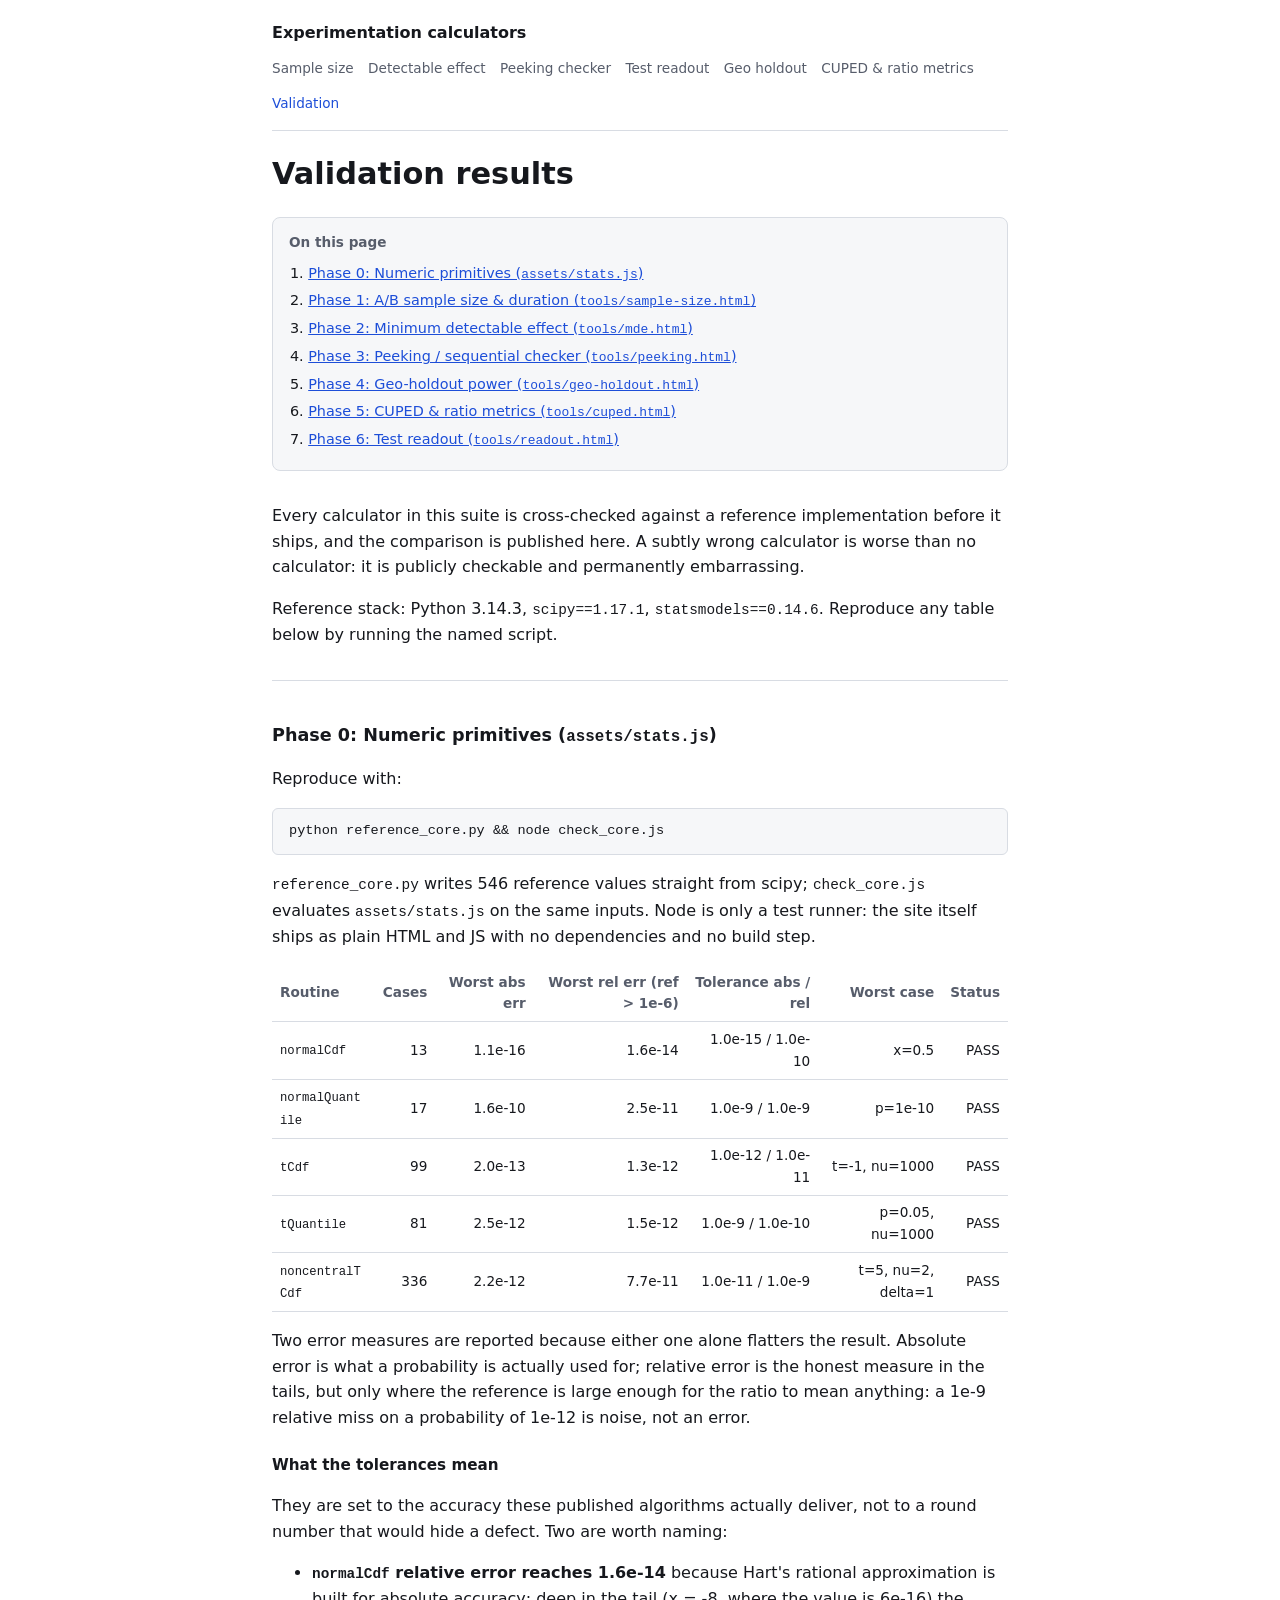
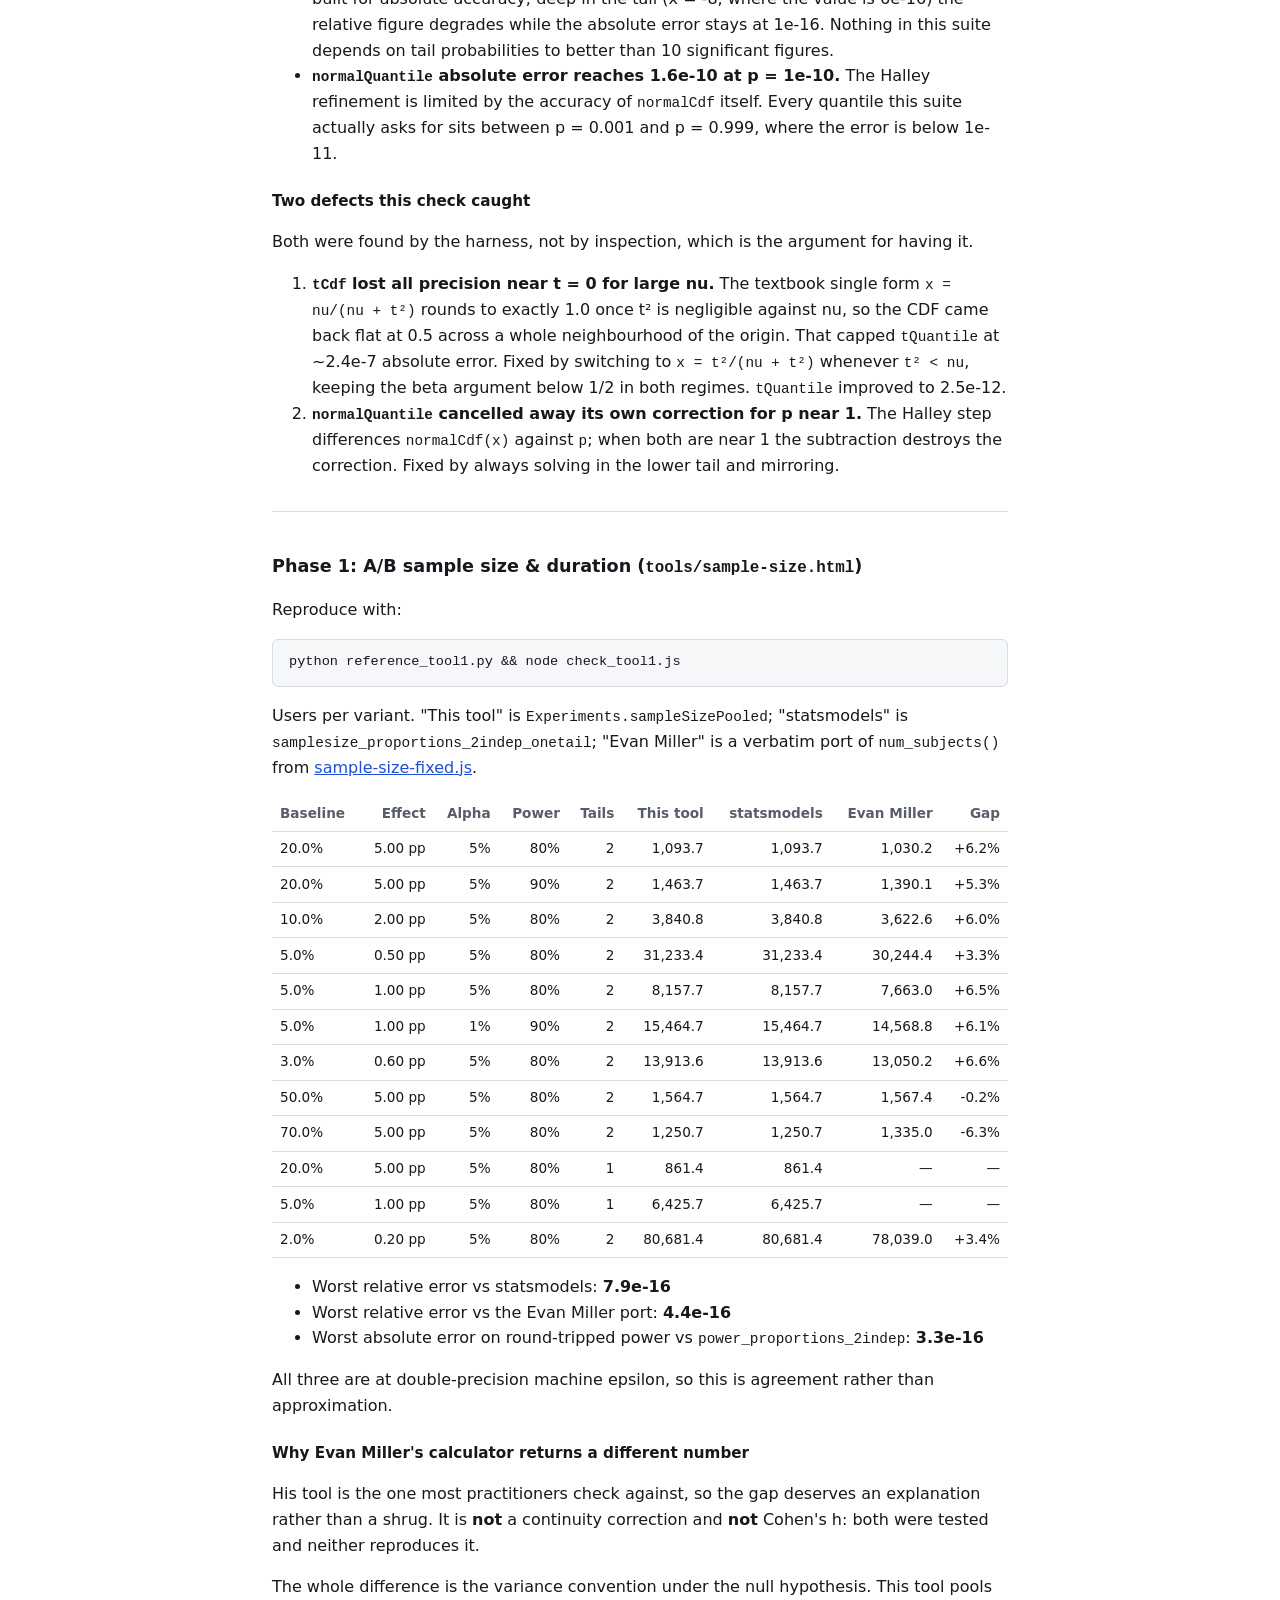
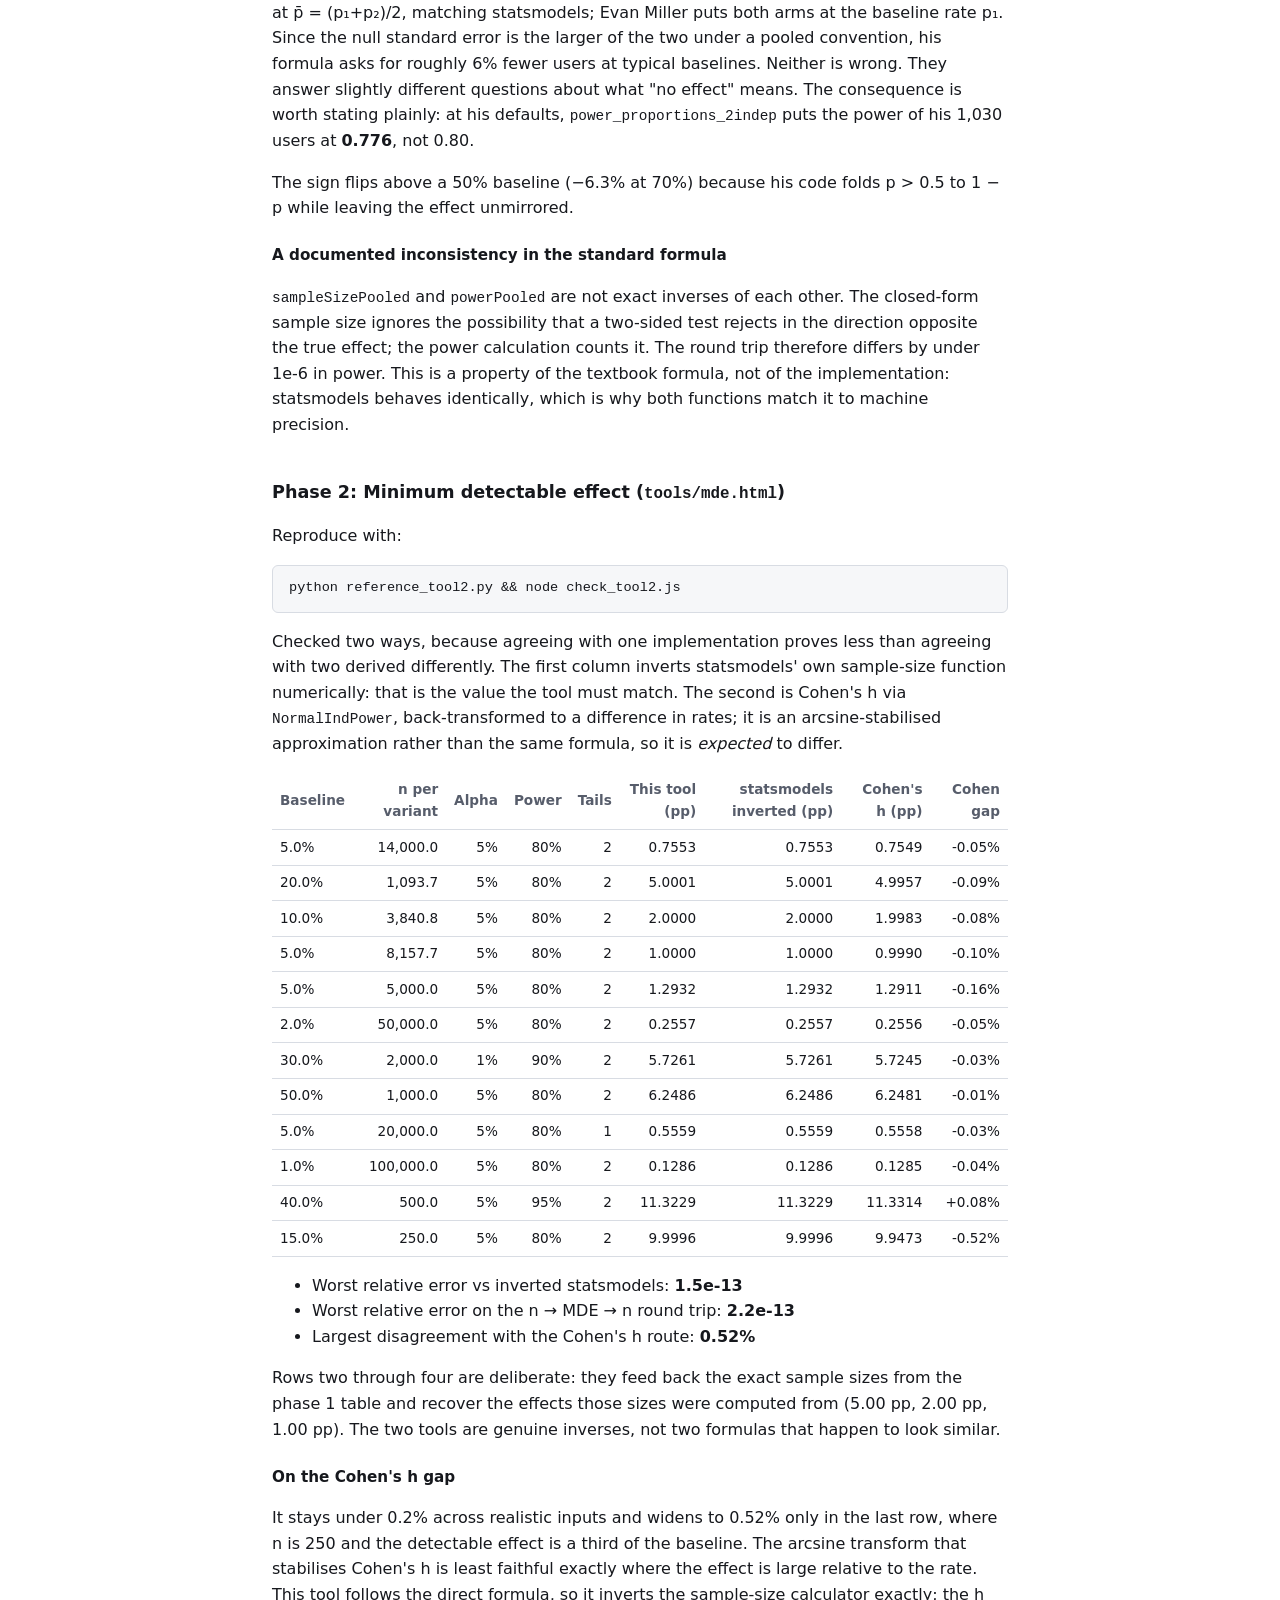
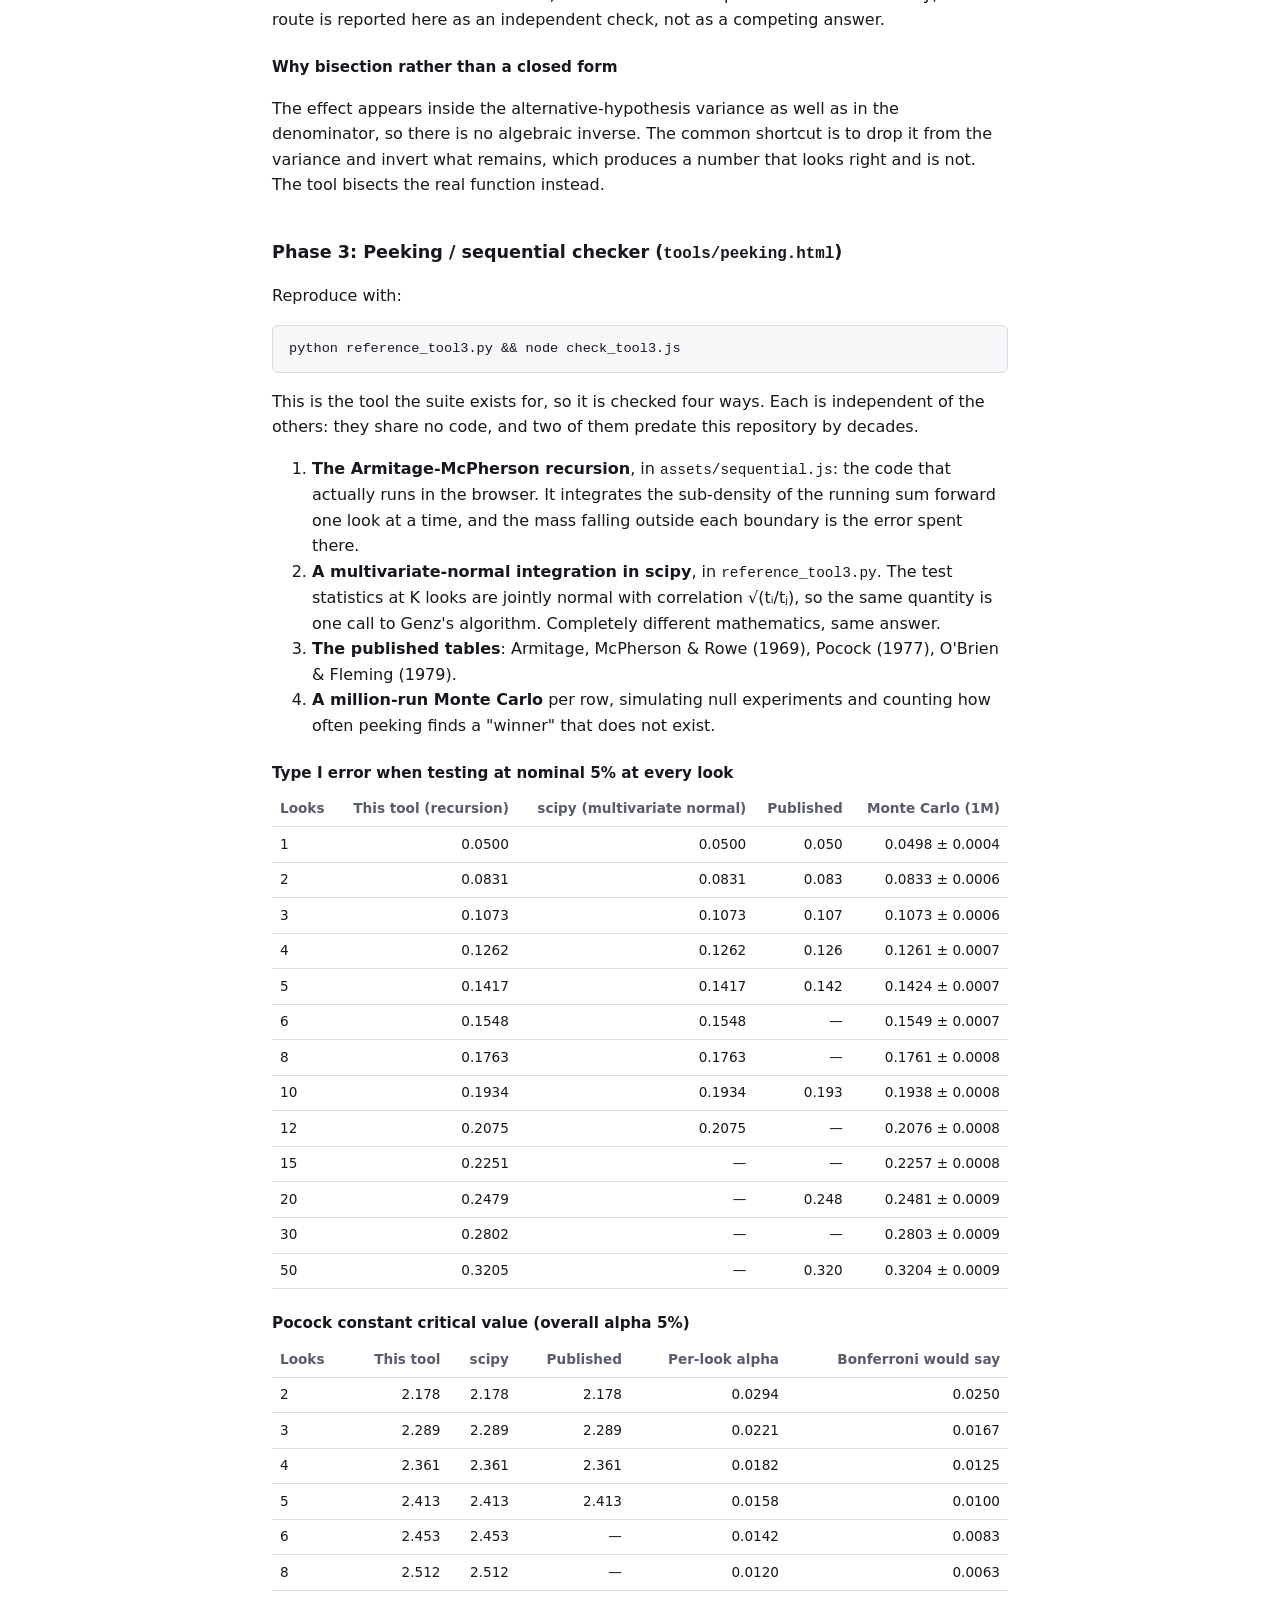
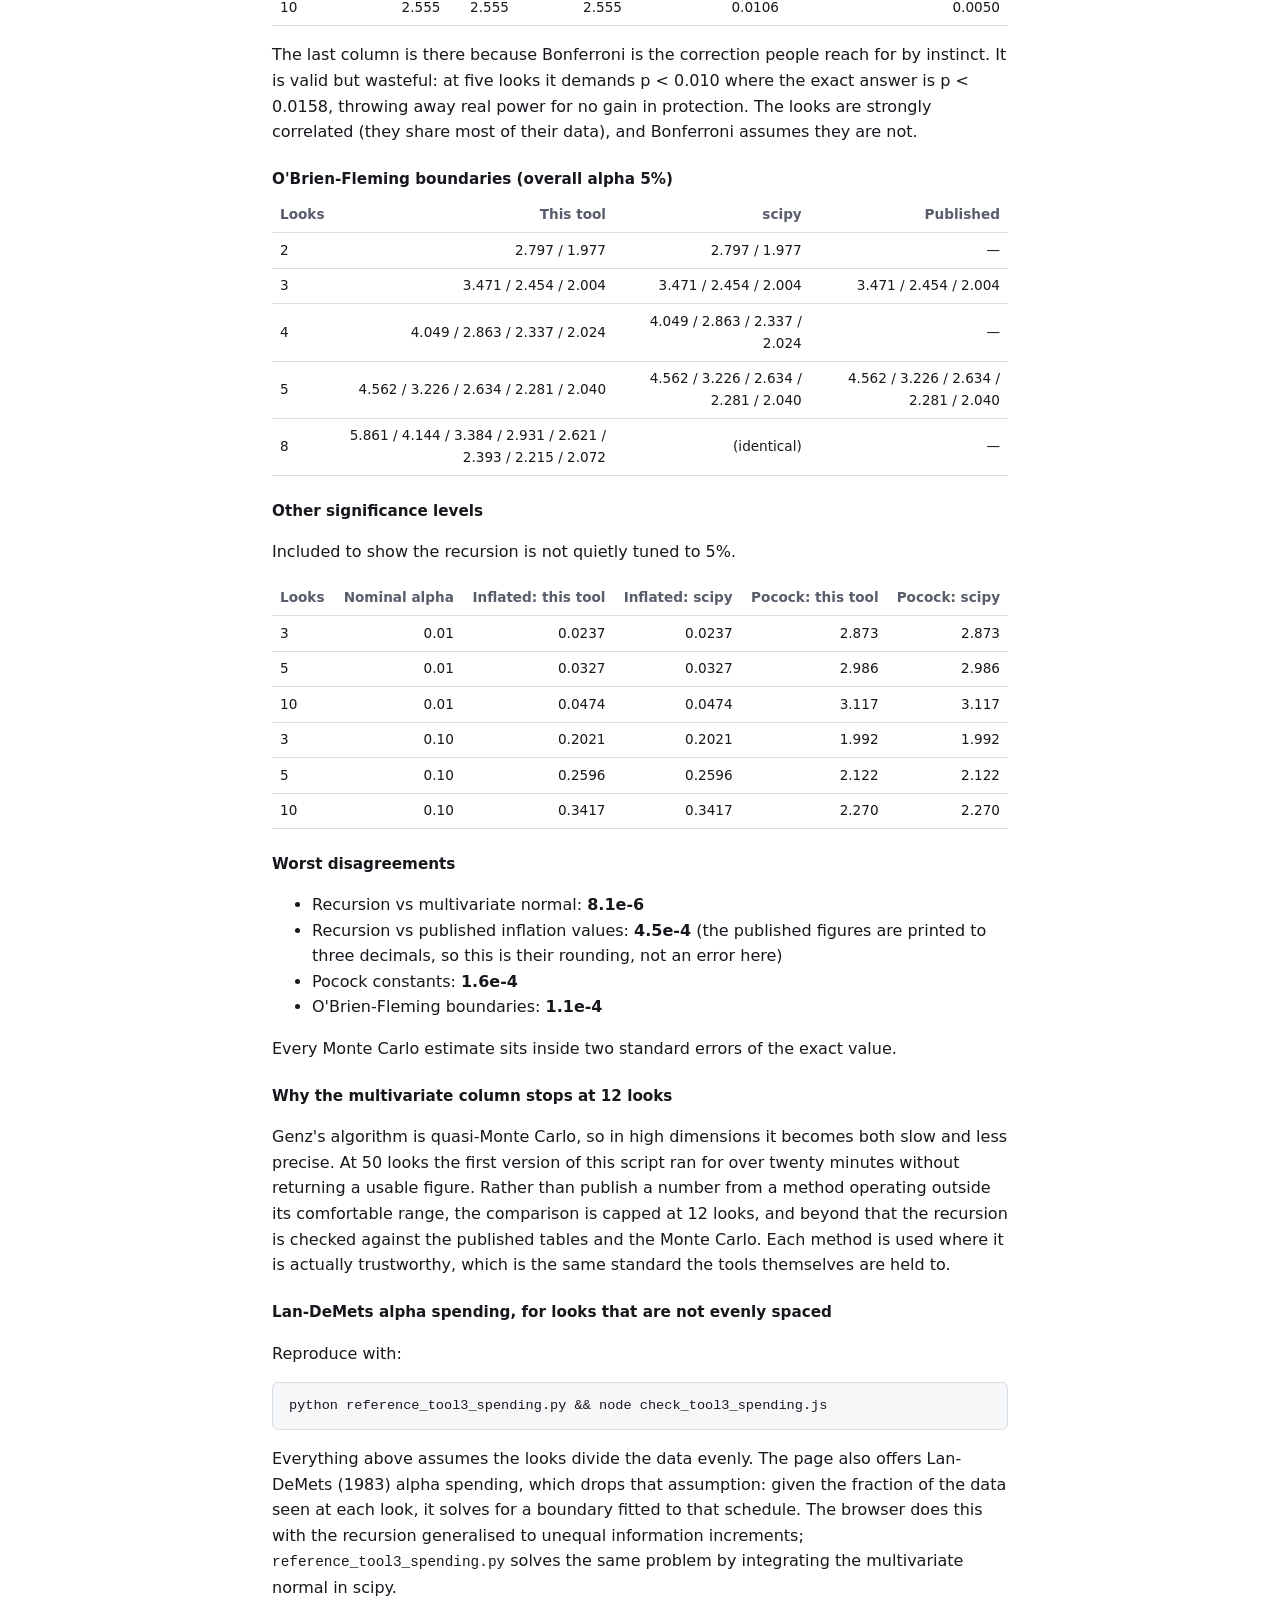
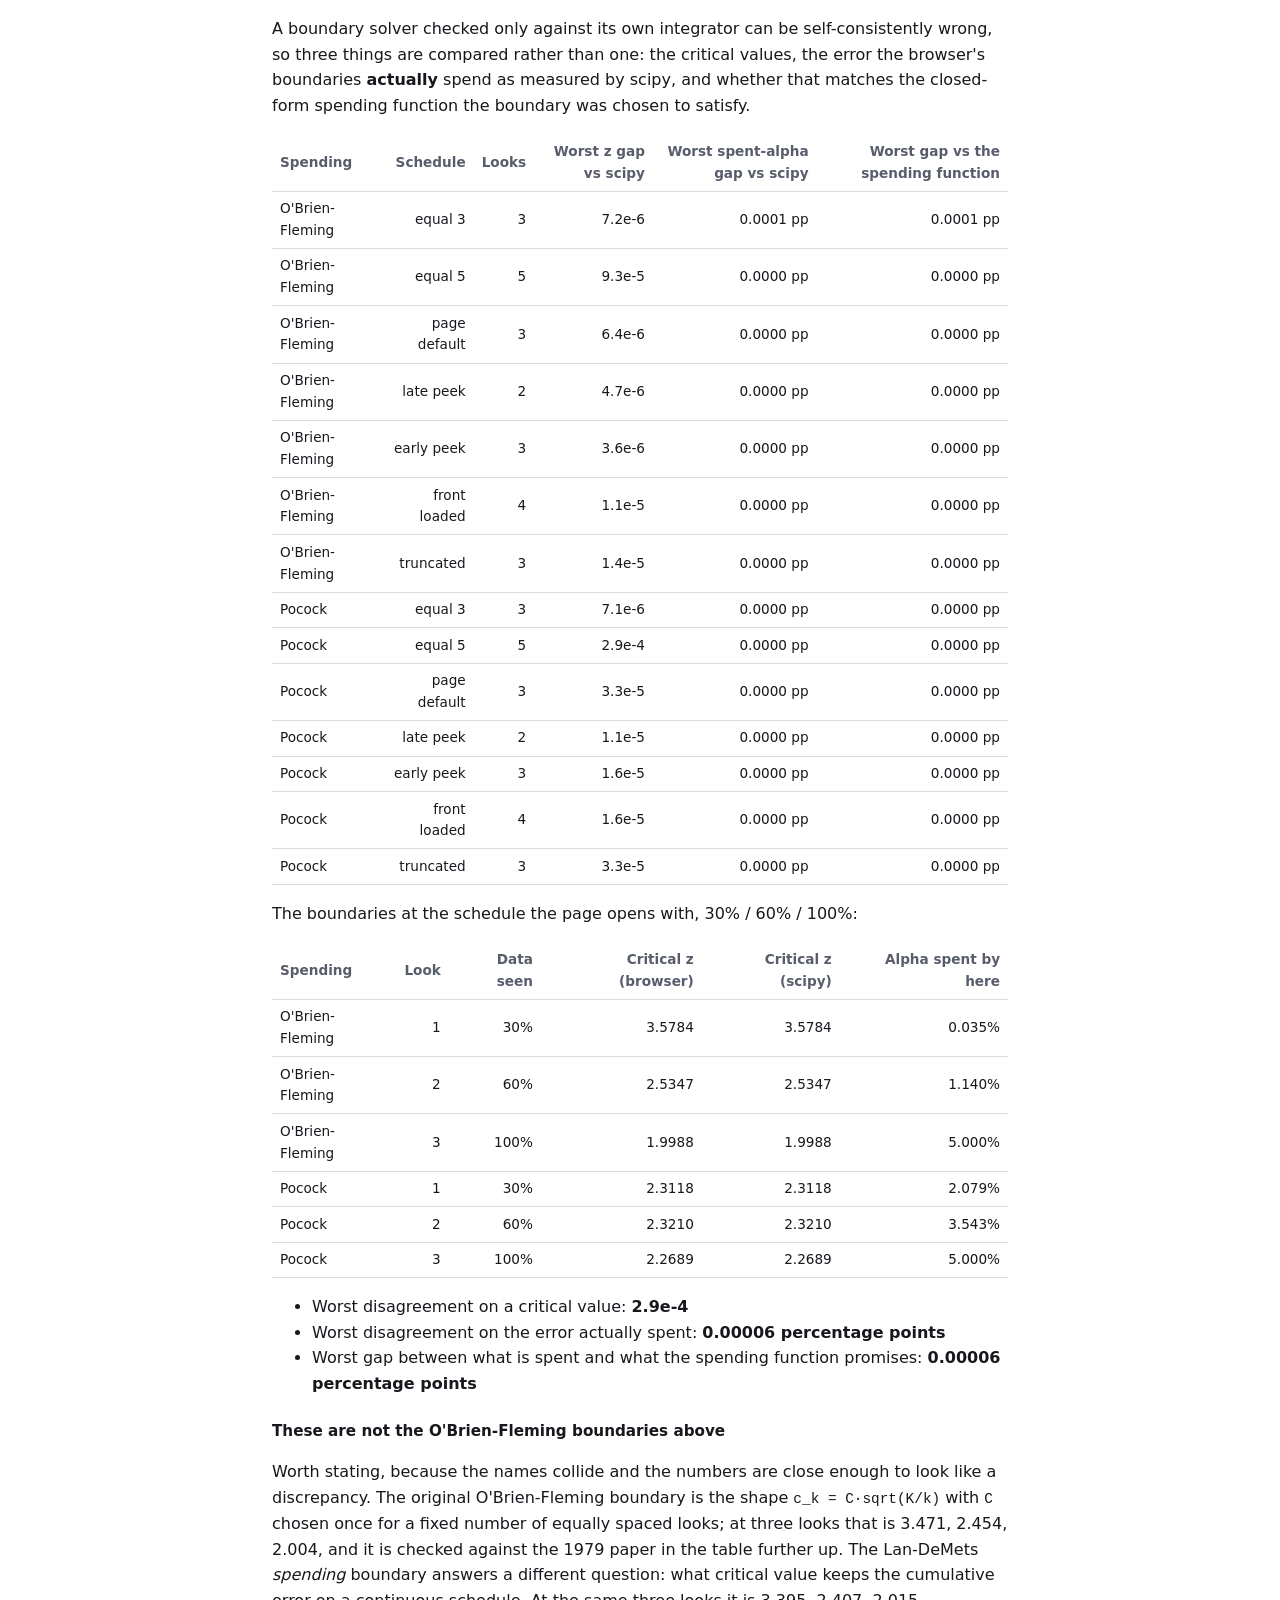
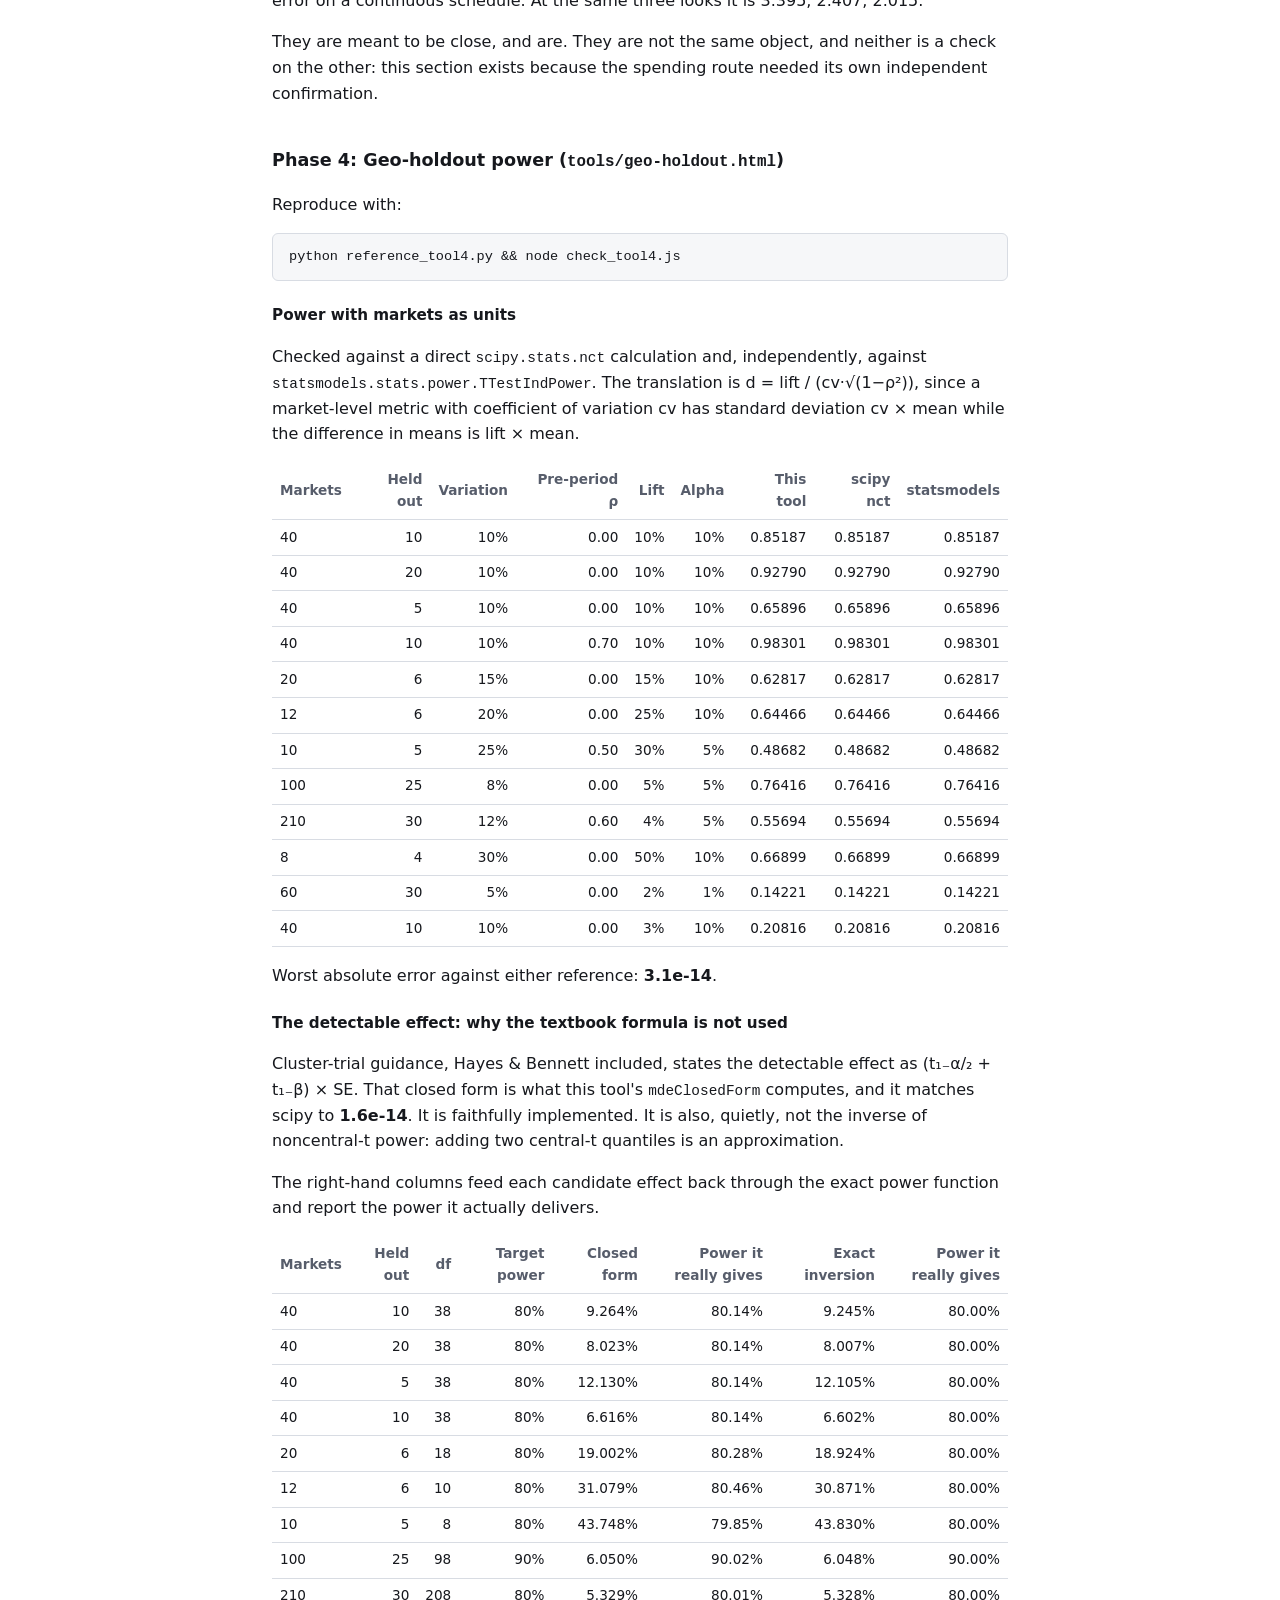
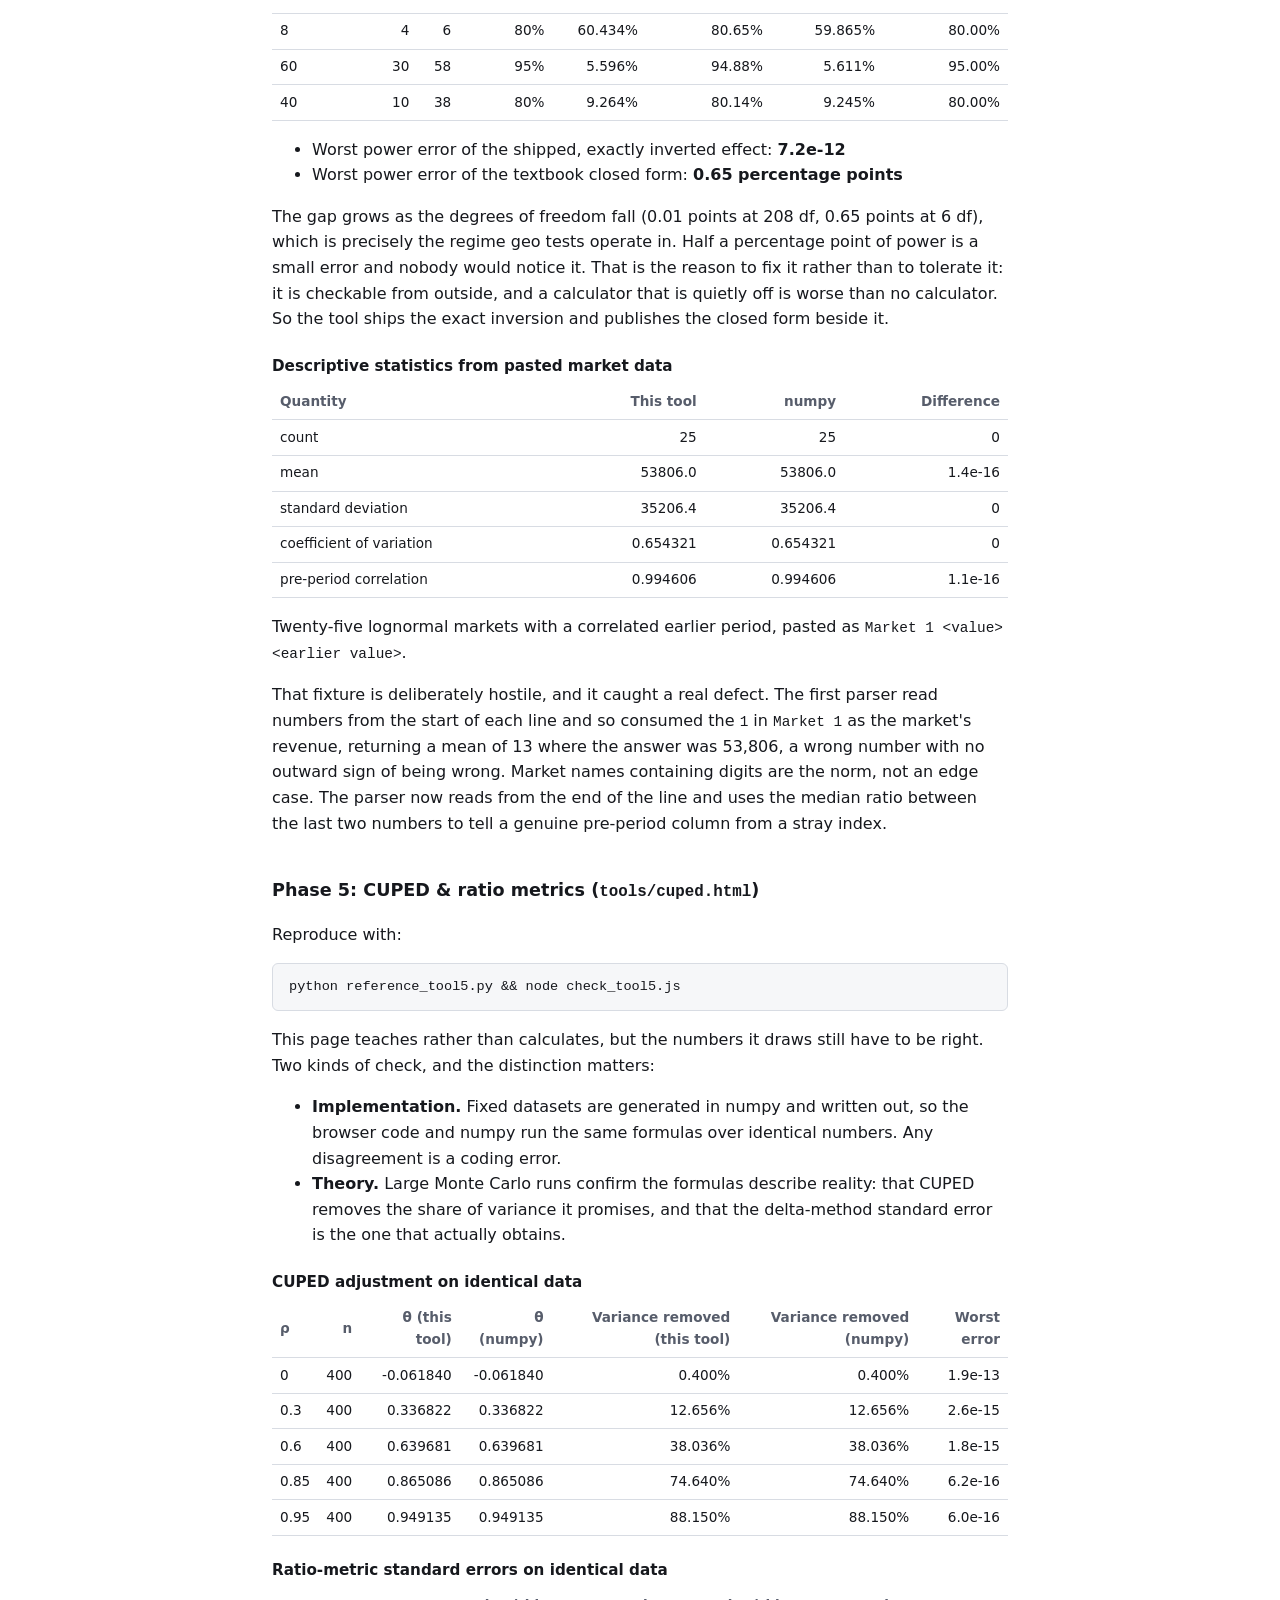
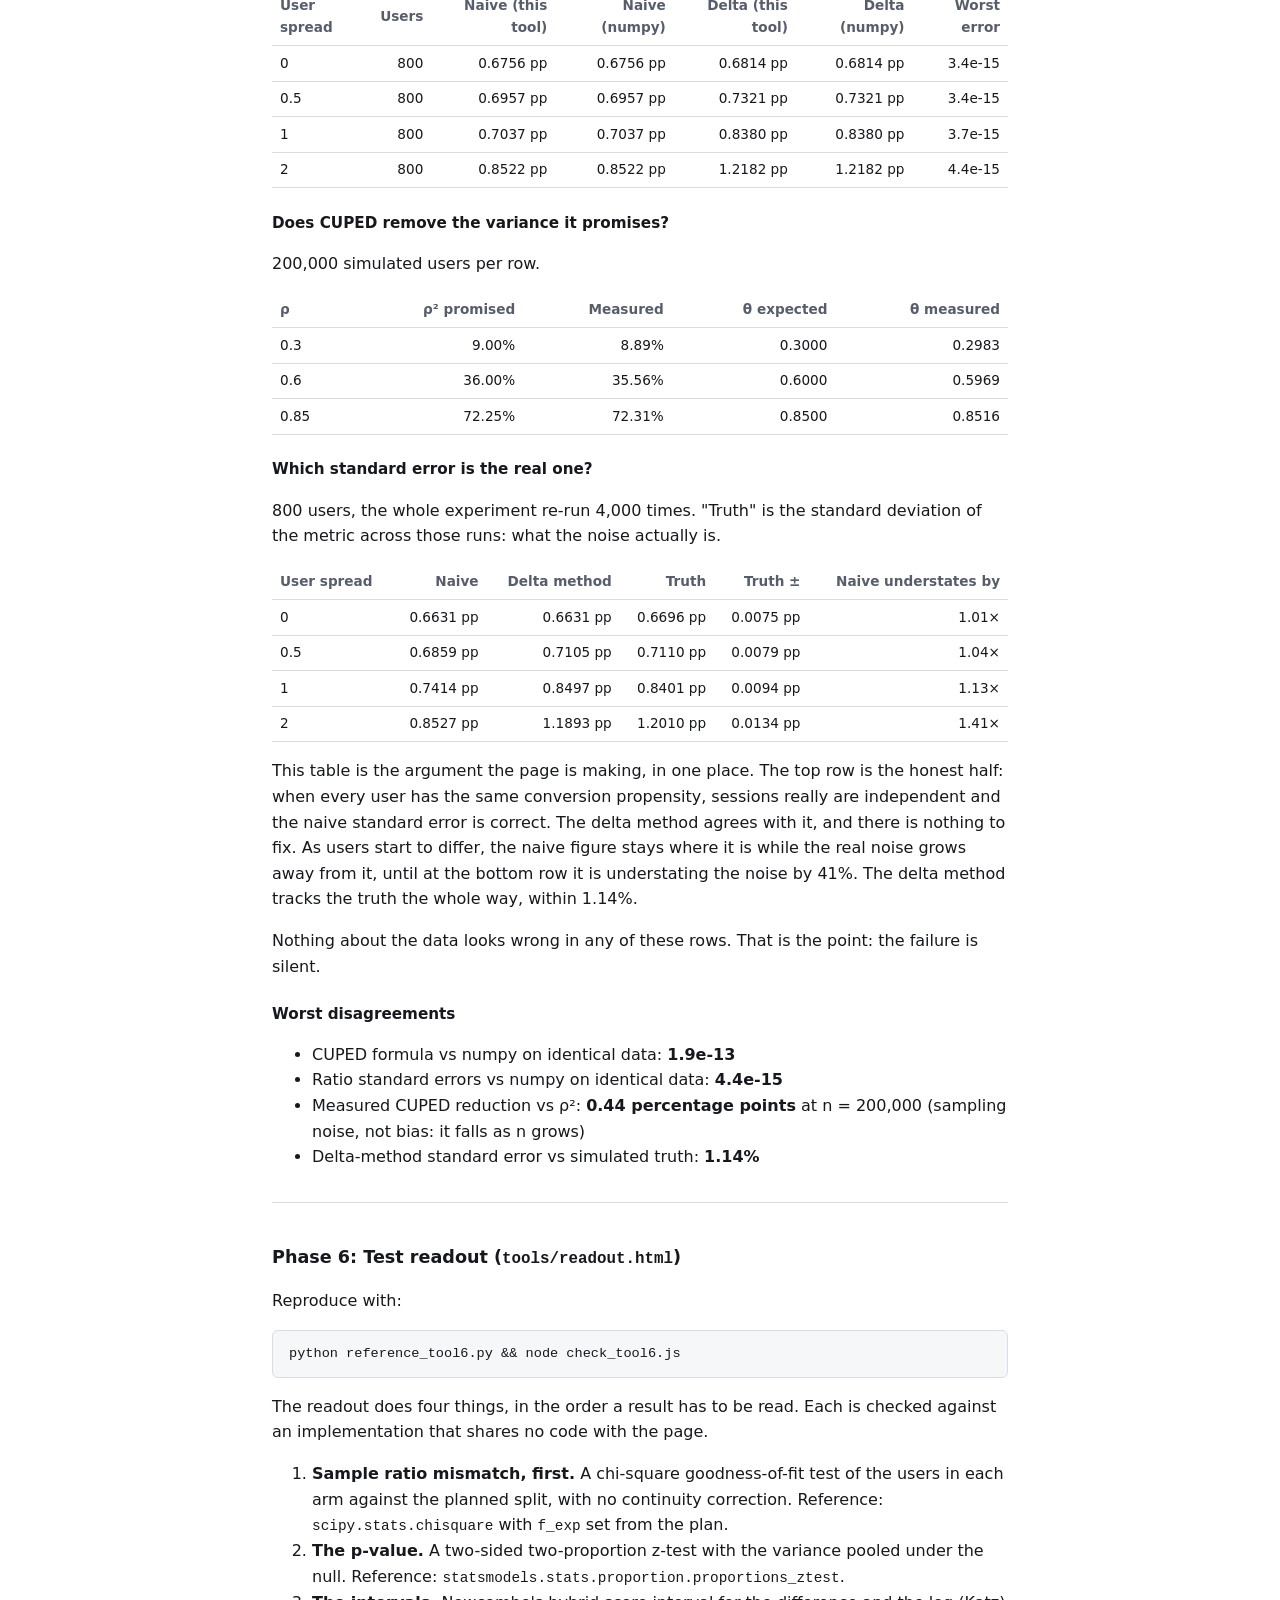
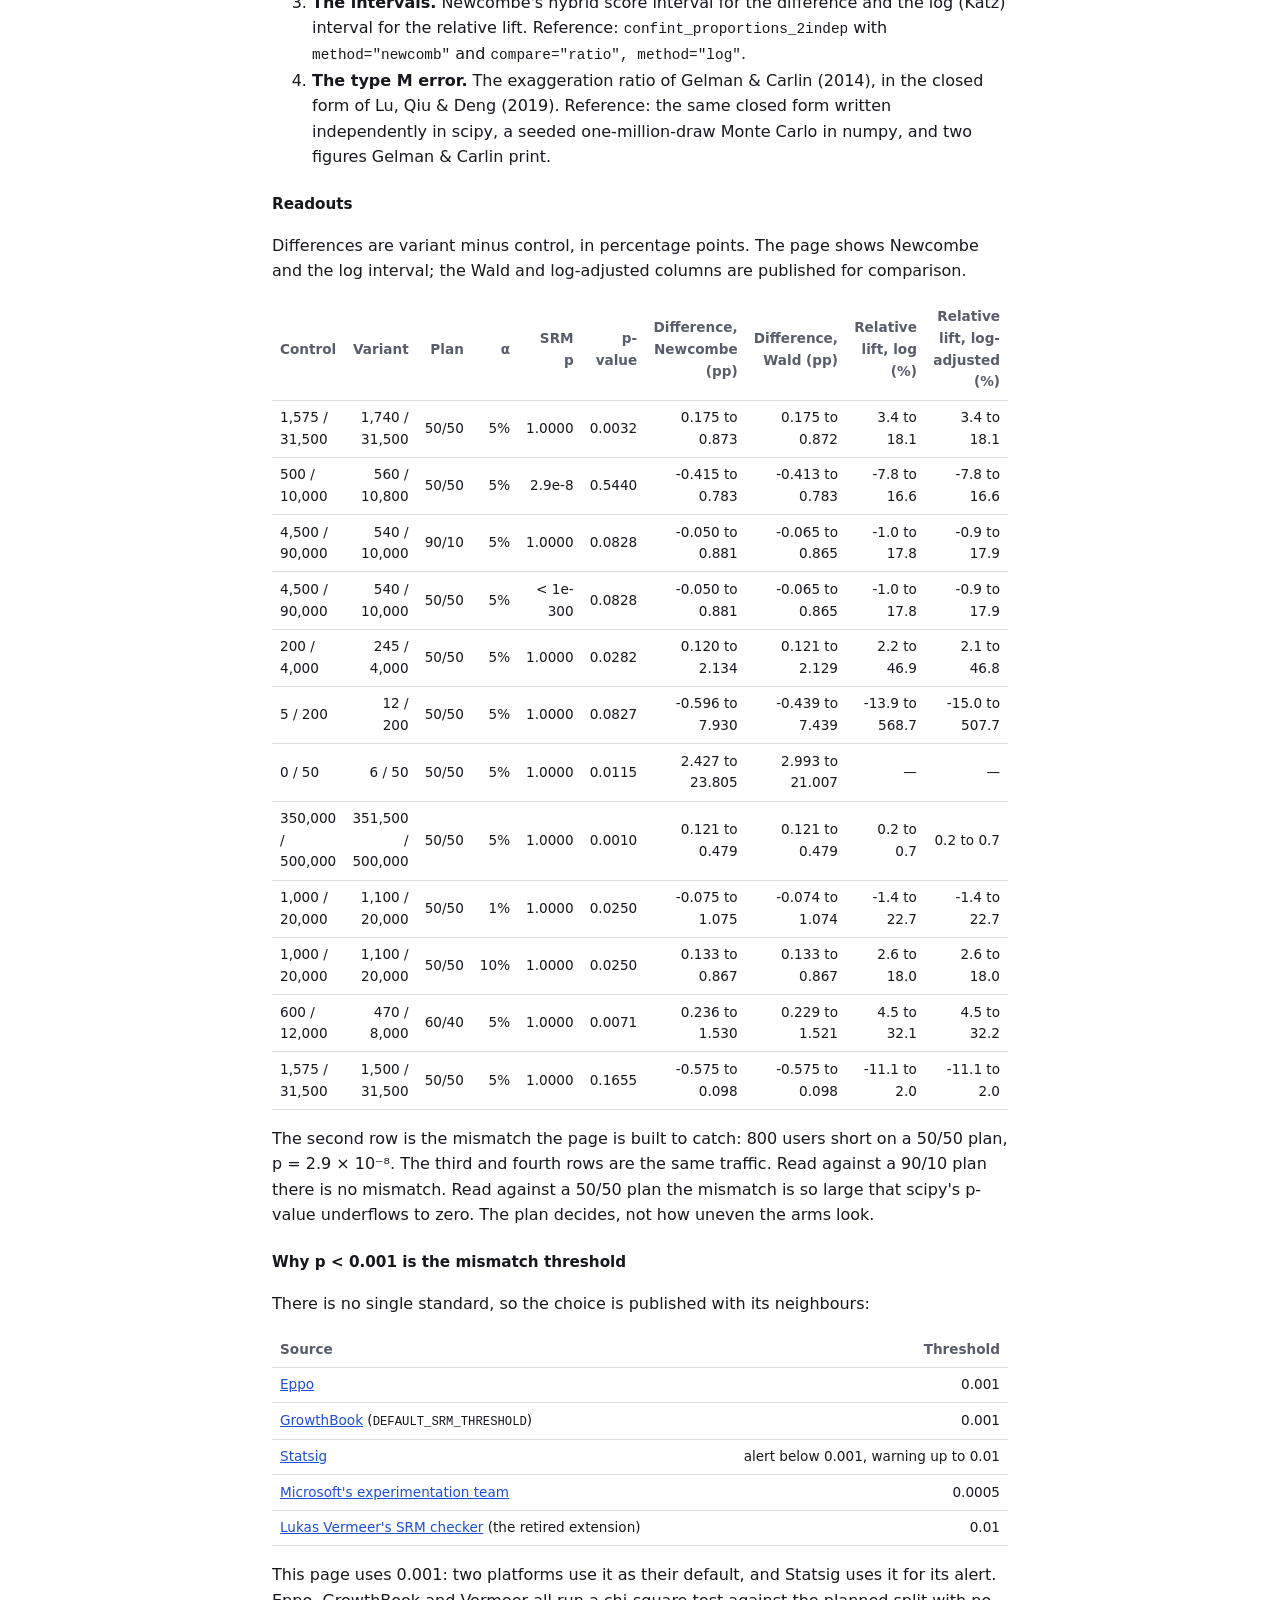
==== commit 08244b3c: "feat: the readout linked from every page, in CI and on the bateria line; Phase 6 in RESULTS Five fre" ====
--- a/validation/index.html
+++ b/validation/index.html
@@ -27,6 +27,7 @@
     <a href="../tools/sample-size.html">Sample size</a>
     <a href="../tools/mde.html">Detectable effect</a>
     <a href="../tools/peeking.html">Peeking checker</a>
+    <a href="../tools/readout.html">Test readout</a>
     <a href="../tools/geo-holdout.html">Geo holdout</a>
     <a href="../tools/cuped.html">CUPED &amp; ratio metrics</a>
     <a href="index.html" aria-current="page">Validation</a>
@@ -44,6 +45,7 @@
     <li><a href="#phase-3-peeking-sequential-checker-tools-peeking-html">Phase 3: Peeking / sequential checker (<code>tools/peeking.html</code>)</a></li>
     <li><a href="#phase-4-geo-holdout-power-tools-geo-holdout-html">Phase 4: Geo-holdout power (<code>tools/geo-holdout.html</code>)</a></li>
     <li><a href="#phase-5-cuped-ratio-metrics-tools-cuped-html">Phase 5: CUPED &amp; ratio metrics (<code>tools/cuped.html</code>)</a></li>
+    <li><a href="#phase-6-test-readout-tools-readout-html">Phase 6: Test readout (<code>tools/readout.html</code>)</a></li>
   </ol>
 </nav>
 
@@ -155,6 +157,37 @@
 <p>Nothing about the data looks wrong in any of these rows. That is the point: the failure is silent.</p>
 <h3 id="worst-disagreements">Worst disagreements</h3>
 <ul><li>CUPED formula vs numpy on identical data: <strong>1.9e-13</strong></li><li>Ratio standard errors vs numpy on identical data: <strong>4.4e-15</strong></li><li>Measured CUPED reduction vs ρ²: <strong>0.44 percentage points</strong> at n = 200,000 (sampling noise, not bias: it falls as n grows)</li><li>Delta-method standard error vs simulated truth: <strong>1.14%</strong></li></ul>
+<hr>
+<h2 id="phase-6-test-readout-tools-readout-html">Phase 6: Test readout (<code>tools/readout.html</code>)</h2>
+<p>Reproduce with:</p>
+<pre><code>python reference_tool6.py &amp;&amp; node check_tool6.js</code></pre>
+<p>The readout does four things, in the order a result has to be read. Each is checked against an implementation that shares no code with the page.</p>
+<ol><li><strong>Sample ratio mismatch, first.</strong> A chi-square goodness-of-fit test of the users in each arm against the planned split, with no continuity correction. Reference: <code>scipy.stats.chisquare</code> with <code>f_exp</code> set from the plan.</li><li><strong>The p-value.</strong> A two-sided two-proportion z-test with the variance pooled under the null. Reference: <code>statsmodels.stats.proportion.proportions_ztest</code>.</li><li><strong>The intervals.</strong> Newcombe&#x27;s hybrid score interval for the difference and the log (Katz) interval for the relative lift. Reference: <code>confint_proportions_2indep</code> with <code>method=&quot;newcomb&quot;</code> and <code>compare=&quot;ratio&quot;, method=&quot;log&quot;</code>.</li><li><strong>The type M error.</strong> The exaggeration ratio of Gelman &amp; Carlin (2014), in the closed form of Lu, Qiu &amp; Deng (2019). Reference: the same closed form written independently in scipy, a seeded one-million-draw Monte Carlo in numpy, and two figures Gelman &amp; Carlin print.</li></ol>
+<h3 id="readouts">Readouts</h3>
+<p>Differences are variant minus control, in percentage points. The page shows Newcombe and the log interval; the Wald and log-adjusted columns are published for comparison.</p>
+<div class="table-scroll"><table><thead><tr><th>Control</th><th>Variant</th><th class="ta-right">Plan</th><th class="ta-right">α</th><th class="ta-right">SRM p</th><th class="ta-right">p-value</th><th>Difference, Newcombe (pp)</th><th>Difference, Wald (pp)</th><th>Relative lift, log (%)</th><th>Relative lift, log-adjusted (%)</th></tr></thead><tbody><tr><td>1,575 / 31,500</td><td>1,740 / 31,500</td><td class="ta-right">50/50</td><td class="ta-right">5%</td><td class="ta-right">1.0000</td><td class="ta-right">0.0032</td><td>0.175 to 0.873</td><td>0.175 to 0.872</td><td>3.4 to 18.1</td><td>3.4 to 18.1</td></tr><tr><td>500 / 10,000</td><td>560 / 10,800</td><td class="ta-right">50/50</td><td class="ta-right">5%</td><td class="ta-right">2.9e-8</td><td class="ta-right">0.5440</td><td>-0.415 to 0.783</td><td>-0.413 to 0.783</td><td>-7.8 to 16.6</td><td>-7.8 to 16.6</td></tr><tr><td>4,500 / 90,000</td><td>540 / 10,000</td><td class="ta-right">90/10</td><td class="ta-right">5%</td><td class="ta-right">1.0000</td><td class="ta-right">0.0828</td><td>-0.050 to 0.881</td><td>-0.065 to 0.865</td><td>-1.0 to 17.8</td><td>-0.9 to 17.9</td></tr><tr><td>4,500 / 90,000</td><td>540 / 10,000</td><td class="ta-right">50/50</td><td class="ta-right">5%</td><td class="ta-right">&lt; 1e-300</td><td class="ta-right">0.0828</td><td>-0.050 to 0.881</td><td>-0.065 to 0.865</td><td>-1.0 to 17.8</td><td>-0.9 to 17.9</td></tr><tr><td>200 / 4,000</td><td>245 / 4,000</td><td class="ta-right">50/50</td><td class="ta-right">5%</td><td class="ta-right">1.0000</td><td class="ta-right">0.0282</td><td>0.120 to 2.134</td><td>0.121 to 2.129</td><td>2.2 to 46.9</td><td>2.1 to 46.8</td></tr><tr><td>5 / 200</td><td>12 / 200</td><td class="ta-right">50/50</td><td class="ta-right">5%</td><td class="ta-right">1.0000</td><td class="ta-right">0.0827</td><td>-0.596 to 7.930</td><td>-0.439 to 7.439</td><td>-13.9 to 568.7</td><td>-15.0 to 507.7</td></tr><tr><td>0 / 50</td><td>6 / 50</td><td class="ta-right">50/50</td><td class="ta-right">5%</td><td class="ta-right">1.0000</td><td class="ta-right">0.0115</td><td>2.427 to 23.805</td><td>2.993 to 21.007</td><td>—</td><td>—</td></tr><tr><td>350,000 / 500,000</td><td>351,500 / 500,000</td><td class="ta-right">50/50</td><td class="ta-right">5%</td><td class="ta-right">1.0000</td><td class="ta-right">0.0010</td><td>0.121 to 0.479</td><td>0.121 to 0.479</td><td>0.2 to 0.7</td><td>0.2 to 0.7</td></tr><tr><td>1,000 / 20,000</td><td>1,100 / 20,000</td><td class="ta-right">50/50</td><td class="ta-right">1%</td><td class="ta-right">1.0000</td><td class="ta-right">0.0250</td><td>-0.075 to 1.075</td><td>-0.074 to 1.074</td><td>-1.4 to 22.7</td><td>-1.4 to 22.7</td></tr><tr><td>1,000 / 20,000</td><td>1,100 / 20,000</td><td class="ta-right">50/50</td><td class="ta-right">10%</td><td class="ta-right">1.0000</td><td class="ta-right">0.0250</td><td>0.133 to 0.867</td><td>0.133 to 0.867</td><td>2.6 to 18.0</td><td>2.6 to 18.0</td></tr><tr><td>600 / 12,000</td><td>470 / 8,000</td><td class="ta-right">60/40</td><td class="ta-right">5%</td><td class="ta-right">1.0000</td><td class="ta-right">0.0071</td><td>0.236 to 1.530</td><td>0.229 to 1.521</td><td>4.5 to 32.1</td><td>4.5 to 32.2</td></tr><tr><td>1,575 / 31,500</td><td>1,500 / 31,500</td><td class="ta-right">50/50</td><td class="ta-right">5%</td><td class="ta-right">1.0000</td><td class="ta-right">0.1655</td><td>-0.575 to 0.098</td><td>-0.575 to 0.098</td><td>-11.1 to 2.0</td><td>-11.1 to 2.0</td></tr></tbody></table></div>
+<p>The second row is the mismatch the page is built to catch: 800 users short on a 50/50 plan, p = 2.9 × 10⁻⁸. The third and fourth rows are the same traffic. Read against a 90/10 plan there is no mismatch. Read against a 50/50 plan the mismatch is so large that scipy&#x27;s p-value underflows to zero. The plan decides, not how uneven the arms look.</p>
+<h3 id="why-p-0-001-is-the-mismatch-threshold">Why p &lt; 0.001 is the mismatch threshold</h3>
+<p>There is no single standard, so the choice is published with its neighbours:</p>
+<div class="table-scroll"><table><thead><tr><th>Source</th><th>Threshold</th></tr></thead><tbody><tr><td><a href="https://docs.geteppo.com/statistics/sample-ratio-mismatch/">Eppo</a></td><td>0.001</td></tr><tr><td><a href="https://docs.growthbook.io/using/experimenting">GrowthBook</a> (<code>DEFAULT_SRM_THRESHOLD</code>)</td><td>0.001</td></tr><tr><td><a href="https://docs.statsig.com/experiments/monitor#srm-thresholds">Statsig</a></td><td>alert below 0.001, warning up to 0.01</td></tr><tr><td><a href="https://www.microsoft.com/en-us/research/articles/diagnosing-sample-ratio-mismatch-in-a-b-testing/">Microsoft&#x27;s experimentation team</a></td><td>0.0005</td></tr><tr><td><a href="https://www.lukasvermeer.nl/srm/docs/faq/">Lukas Vermeer&#x27;s SRM checker</a> (the retired extension)</td><td>0.01</td></tr></tbody></table></div>
+<p>This page uses 0.001: two platforms use it as their default, and Statsig uses it for its alert. Eppo, GrowthBook and Vermeer all run a chi-square test against the planned split with no continuity correction, which is the test here. With two arms it has one degree of freedom, and the tail is then exactly 2Φ(−√χ²), so the page needs no gamma function.</p>
+<h3 id="why-newcombe-and-not-wald">Why Newcombe and not Wald</h3>
+<p>At the sample sizes online tests usually have, the two intervals agree to within a thousandth of a percentage point (the first row and the large-n row). They part ways when an arm is small or a rate is near zero. At 5/200 against 12/200, the lower bound is −0.44 pp by Wald and −0.60 pp by Newcombe. At 0/50 against 6/50, Wald cannot see the zero cell at all: the control&#x27;s standard error is exactly 0. Newcombe (1998) recommends the hybrid score interval over Wald for this reason, and it is the default of <code>confint_proportions_2indep</code>.</p>
+<h3 id="why-the-log-interval-for-the-relative-lift-and-not-the-default">Why the log interval for the relative lift, and not the default</h3>
+<p>statsmodels&#x27; default for the ratio, <code>log-adjusted</code>, adds 0.5 to every count. That helps coverage with tiny counts, but it also centres the interval on a ratio other than the lift the page reports. The plain log method is centred on the reported lift. In the table the two differ by at most 0.1 percentage point of relative lift, except at 5/200 against 12/200, where both are too wide to act on. Neither exists with zero conversions in an arm.</p>
+<h3 id="type-m-closed-form-simulation-and-the-published-figures">Type M: closed form, simulation, and the published figures</h3>
+<p>For a true effect D measured with standard error s, λ = D/s. The table uses s = 1.</p>
+<div class="table-scroll"><table><thead><tr><th class="ta-right">λ = D/s</th><th class="ta-right">α</th><th class="ta-right">Power</th><th class="ta-right">Type S</th><th class="ta-right">Exaggeration, this tool</th><th class="ta-right">Monte Carlo (10⁶ draws)</th><th class="ta-right">Distance, in MC standard errors</th></tr></thead><tbody><tr><td class="ta-right">0.25</td><td class="ta-right">1%</td><td class="ta-right">0.0124</td><td class="ta-right">0.1906</td><td class="ta-right">11.6262</td><td class="ta-right">11.6104</td><td class="ta-right">1.5</td></tr><tr><td class="ta-right">0.5</td><td class="ta-right">1%</td><td class="ta-right">0.0200</td><td class="ta-right">0.0525</td><td class="ta-right">5.8720</td><td class="ta-right">5.8780</td><td class="ta-right">1.3</td></tr><tr><td class="ta-right">1</td><td class="ta-right">1%</td><td class="ta-right">0.0577</td><td class="ta-right">0.0030</td><td class="ta-right">3.0029</td><td class="ta-right">3.0009</td><td class="ta-right">1.3</td></tr><tr><td class="ta-right">1.5</td><td class="ta-right">1%</td><td class="ta-right">0.1410</td><td class="ta-right">0.0002</td><td class="ta-right">2.0574</td><td class="ta-right">2.0579</td><td class="ta-right">0.6</td></tr><tr><td class="ta-right">2</td><td class="ta-right">1%</td><td class="ta-right">0.2824</td><td class="ta-right">0.0000</td><td class="ta-right">1.5985</td><td class="ta-right">1.5989</td><td class="ta-right">0.8</td></tr><tr><td class="ta-right">2.8</td><td class="ta-right">1%</td><td class="ta-right">0.5887</td><td class="ta-right">0.0000</td><td class="ta-right">1.2360</td><td class="ta-right">1.2362</td><td class="ta-right">0.7</td></tr><tr><td class="ta-right">4</td><td class="ta-right">1%</td><td class="ta-right">0.9228</td><td class="ta-right">0.0000</td><td class="ta-right">1.0392</td><td class="ta-right">1.0388</td><td class="ta-right">1.8</td></tr><tr><td class="ta-right">0.25</td><td class="ta-right">5%</td><td class="ta-right">0.0572</td><td class="ta-right">0.2370</td><td class="ta-right">9.4205</td><td class="ta-right">9.4175</td><td class="ta-right">0.5</td></tr><tr><td class="ta-right">0.5</td><td class="ta-right">5%</td><td class="ta-right">0.0791</td><td class="ta-right">0.0878</td><td class="ta-right">4.7886</td><td class="ta-right">4.7842</td><td class="ta-right">1.6</td></tr><tr><td class="ta-right">1</td><td class="ta-right">5%</td><td class="ta-right">0.1701</td><td class="ta-right">0.0090</td><td class="ta-right">2.4909</td><td class="ta-right">2.4904</td><td class="ta-right">0.4</td></tr><tr><td class="ta-right">1.5</td><td class="ta-right">5%</td><td class="ta-right">0.3230</td><td class="ta-right">0.0008</td><td class="ta-right">1.7411</td><td class="ta-right">1.7414</td><td class="ta-right">0.6</td></tr><tr><td class="ta-right">2</td><td class="ta-right">5%</td><td class="ta-right">0.5160</td><td class="ta-right">0.0001</td><td class="ta-right">1.3863</td><td class="ta-right">1.3863</td><td class="ta-right">0.0</td></tr><tr><td class="ta-right">2.8</td><td class="ta-right">5%</td><td class="ta-right">0.7996</td><td class="ta-right">0.0000</td><td class="ta-right">1.1252</td><td class="ta-right">1.1249</td><td class="ta-right">0.9</td></tr><tr><td class="ta-right">4</td><td class="ta-right">5%</td><td class="ta-right">0.9793</td><td class="ta-right">0.0000</td><td class="ta-right">1.0127</td><td class="ta-right">1.0125</td><td class="ta-right">1.1</td></tr><tr><td class="ta-right">0.25</td><td class="ta-right">10%</td><td class="ta-right">0.1106</td><td class="ta-right">0.2627</td><td class="ta-right">8.3261</td><td class="ta-right">8.3307</td><td class="ta-right">1.0</td></tr><tr><td class="ta-right">0.5</td><td class="ta-right">10%</td><td class="ta-right">0.1421</td><td class="ta-right">0.1125</td><td class="ta-right">4.2531</td><td class="ta-right">4.2538</td><td class="ta-right">0.3</td></tr><tr><td class="ta-right">1</td><td class="ta-right">10%</td><td class="ta-right">0.2636</td><td class="ta-right">0.0155</td><td class="ta-right">2.2441</td><td class="ta-right">2.2462</td><td class="ta-right">2.1</td></tr><tr><td class="ta-right">1.5</td><td class="ta-right">10%</td><td class="ta-right">0.4432</td><td class="ta-right">0.0019</td><td class="ta-right">1.5943</td><td class="ta-right">1.5955</td><td class="ta-right">2.0</td></tr><tr><td class="ta-right">2</td><td class="ta-right">10%</td><td class="ta-right">0.6389</td><td class="ta-right">0.0002</td><td class="ta-right">1.2931</td><td class="ta-right">1.2926</td><td class="ta-right">1.2</td></tr><tr><td class="ta-right">2.8</td><td class="ta-right">10%</td><td class="ta-right">0.8760</td><td class="ta-right">0.0000</td><td class="ta-right">1.0835</td><td class="ta-right">1.0839</td><td class="ta-right">1.4</td></tr><tr><td class="ta-right">4</td><td class="ta-right">10%</td><td class="ta-right">0.9907</td><td class="ta-right">0.0000</td><td class="ta-right">1.0063</td><td class="ta-right">1.0064</td><td class="ta-right">0.3</td></tr></tbody></table></div>
+<p>Gelman &amp; Carlin compute the exaggeration by simulation (10,000 draws in their <code>retrodesign</code>) and print it rounded. The closed form lands within one unit of the last digit they print:</p>
+<div class="table-scroll"><table><thead><tr><th>Gelman &amp; Carlin (2014)</th><th>They print</th><th>This tool</th></tr></thead><tbody><tr><td>D = 2.8, s = 1</td><td>exaggeration 1.12</td><td>exaggeration 1.125</td></tr><tr><td>D = 0.1, s = 3.3</td><td>exaggeration 77, power 0.05, type S 0.46</td><td>exaggeration 77.2, power 0.050, type S 0.465</td></tr></tbody></table></div>
+<p>The page warns below 50% power, where Gelman &amp; Carlin say the problems with the exaggeration ratio start. At 50% power a significant estimate overstates the truth by about 1.4×; at 80% power, by about 1.1×.</p>
+<h3 id="the-effect-comes-from-the-plan-never-from-the-data">The effect comes from the plan, never from the data</h3>
+<p>On the page, D is the relative lift the test was planned to detect, taken on the observed control rate, and s is the unpooled standard error of the observed difference. The observed lift never enters. Power computed from the observed lift is a one-to-one function of the p-value (<a href="https://doi.org/10.1198/000313001300339897">Hoenig &amp; Heisey 2001</a>), so it cannot say anything the p-value has not already said.</p>
+<div class="table-scroll"><table><thead><tr><th>Control</th><th>Variant</th><th class="ta-right">Planned lift</th><th class="ta-right">α</th><th class="ta-right">Effect (pp)</th><th class="ta-right">Standard error (pp)</th><th class="ta-right">Power</th><th class="ta-right">Exaggeration</th></tr></thead><tbody><tr><td>1,575 / 31,500</td><td>1,740 / 31,500</td><td class="ta-right">10%</td><td class="ta-right">5%</td><td class="ta-right">0.500</td><td class="ta-right">0.178</td><td class="ta-right">0.8025</td><td class="ta-right">1.1232</td></tr><tr><td>200 / 4,000</td><td>245 / 4,000</td><td class="ta-right">10%</td><td class="ta-right">5%</td><td class="ta-right">0.500</td><td class="ta-right">0.512</td><td class="ta-right">0.1642</td><td class="ta-right">2.5472</td></tr><tr><td>200 / 4,000</td><td>230 / 4,000</td><td class="ta-right">10%</td><td class="ta-right">5%</td><td class="ta-right">0.500</td><td class="ta-right">0.504</td><td class="ta-right">0.1680</td><td class="ta-right">2.5102</td></tr><tr><td>1,000 / 20,000</td><td>1,100 / 20,000</td><td class="ta-right">5%</td><td class="ta-right">1%</td><td class="ta-right">0.250</td><td class="ta-right">0.223</td><td class="ta-right">0.0730</td><td class="ta-right">2.6950</td></tr></tbody></table></div>
+<p>The second row is the underpowered example on the page. With 4,000 users an arm, the test had 16% power for the 10% lift it was planned around. Its significant +22.5% is what that design produces when luck adds to a smaller effect.</p>
+<h3 id="worst-disagreements">Worst disagreements</h3>
+<ul><li>SRM p-value vs <code>scipy.stats.chisquare</code>: <strong>1.1e-16</strong></li><li>p-value vs <code>proportions_ztest</code>: <strong>1.1e-16</strong></li><li>Newcombe interval vs <code>confint_proportions_2indep</code>: <strong>2.1e-17</strong></li><li>Relative-lift interval vs the log method: <strong>8.9e-16</strong></li><li>Exaggeration vs the closed form in scipy: <strong>2.0e-15</strong> (relative)</li><li>Exaggeration vs the Monte Carlo: <strong>2.1</strong> of the simulation&#x27;s own standard errors, against a tolerance of 4</li></ul>
+<p>Every closed-form comparison is at double-precision machine epsilon.</p>
 </main>
 
 <footer class="site-footer">
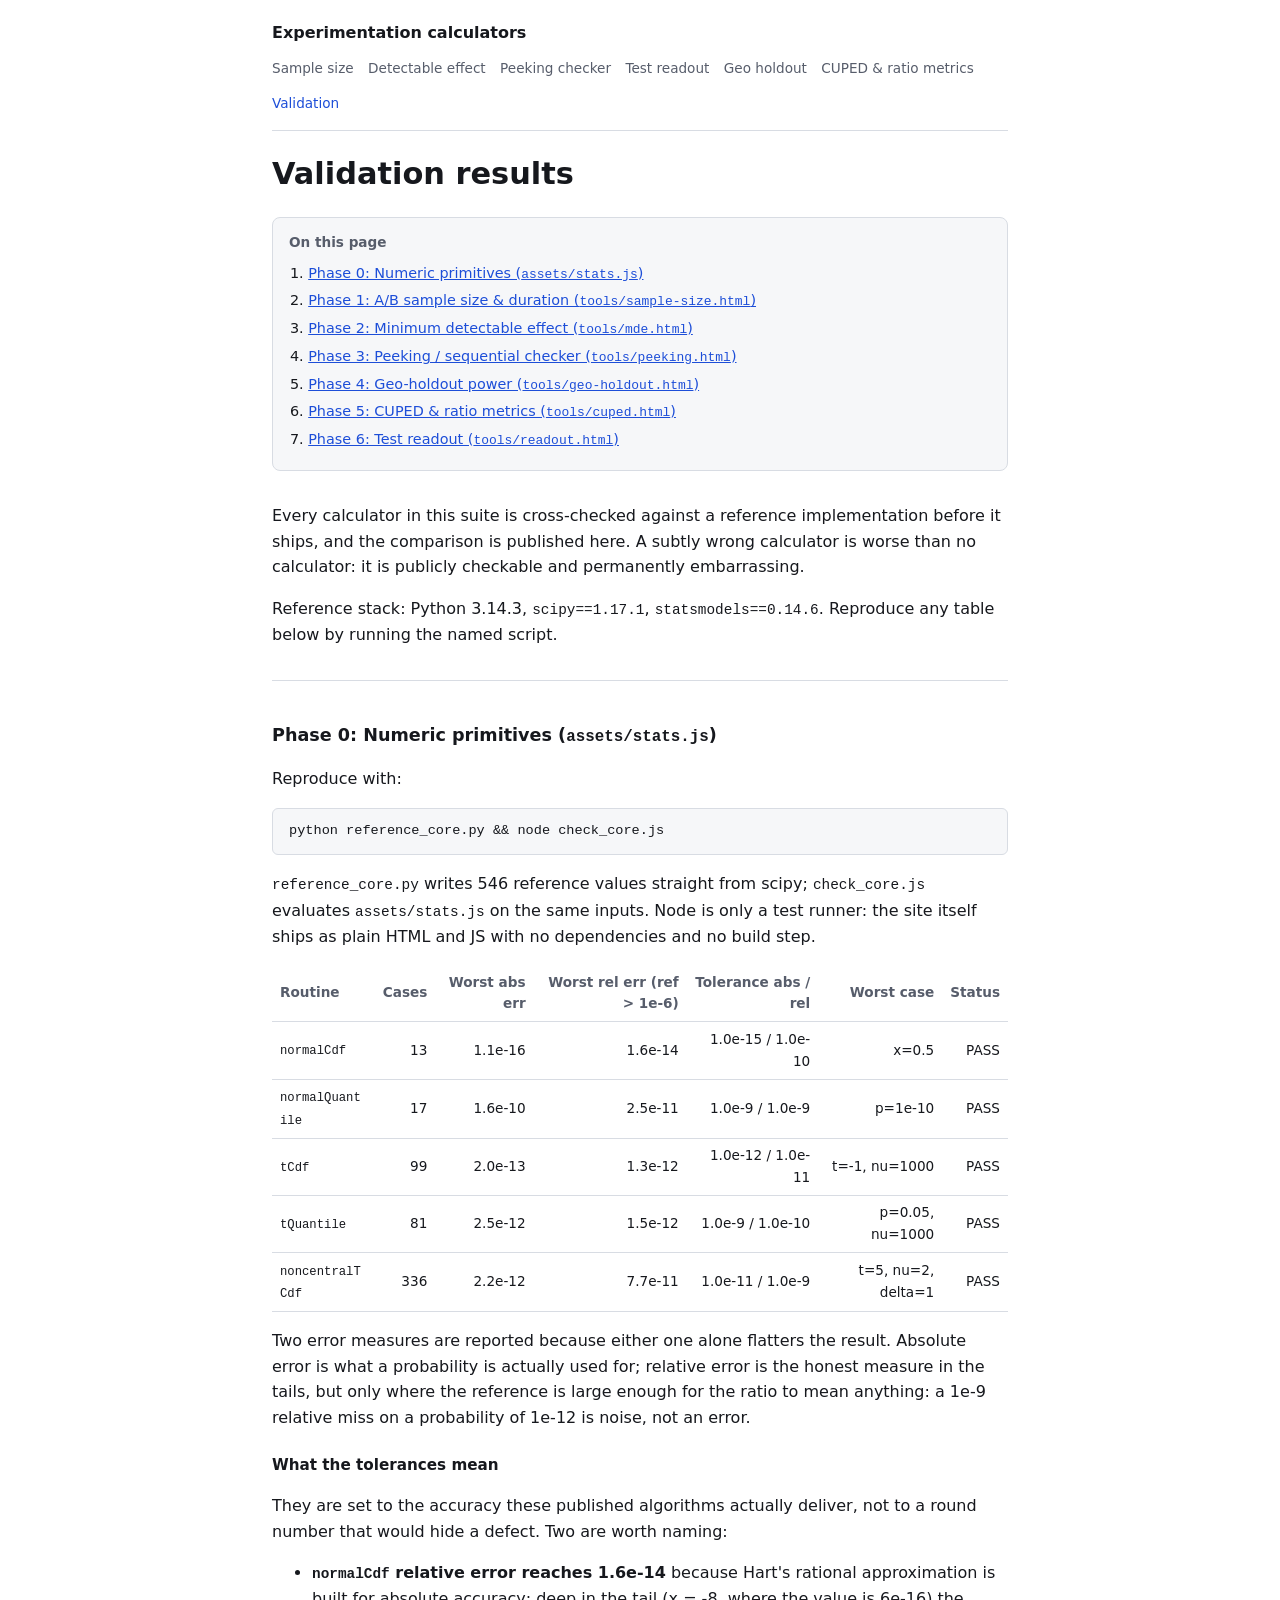
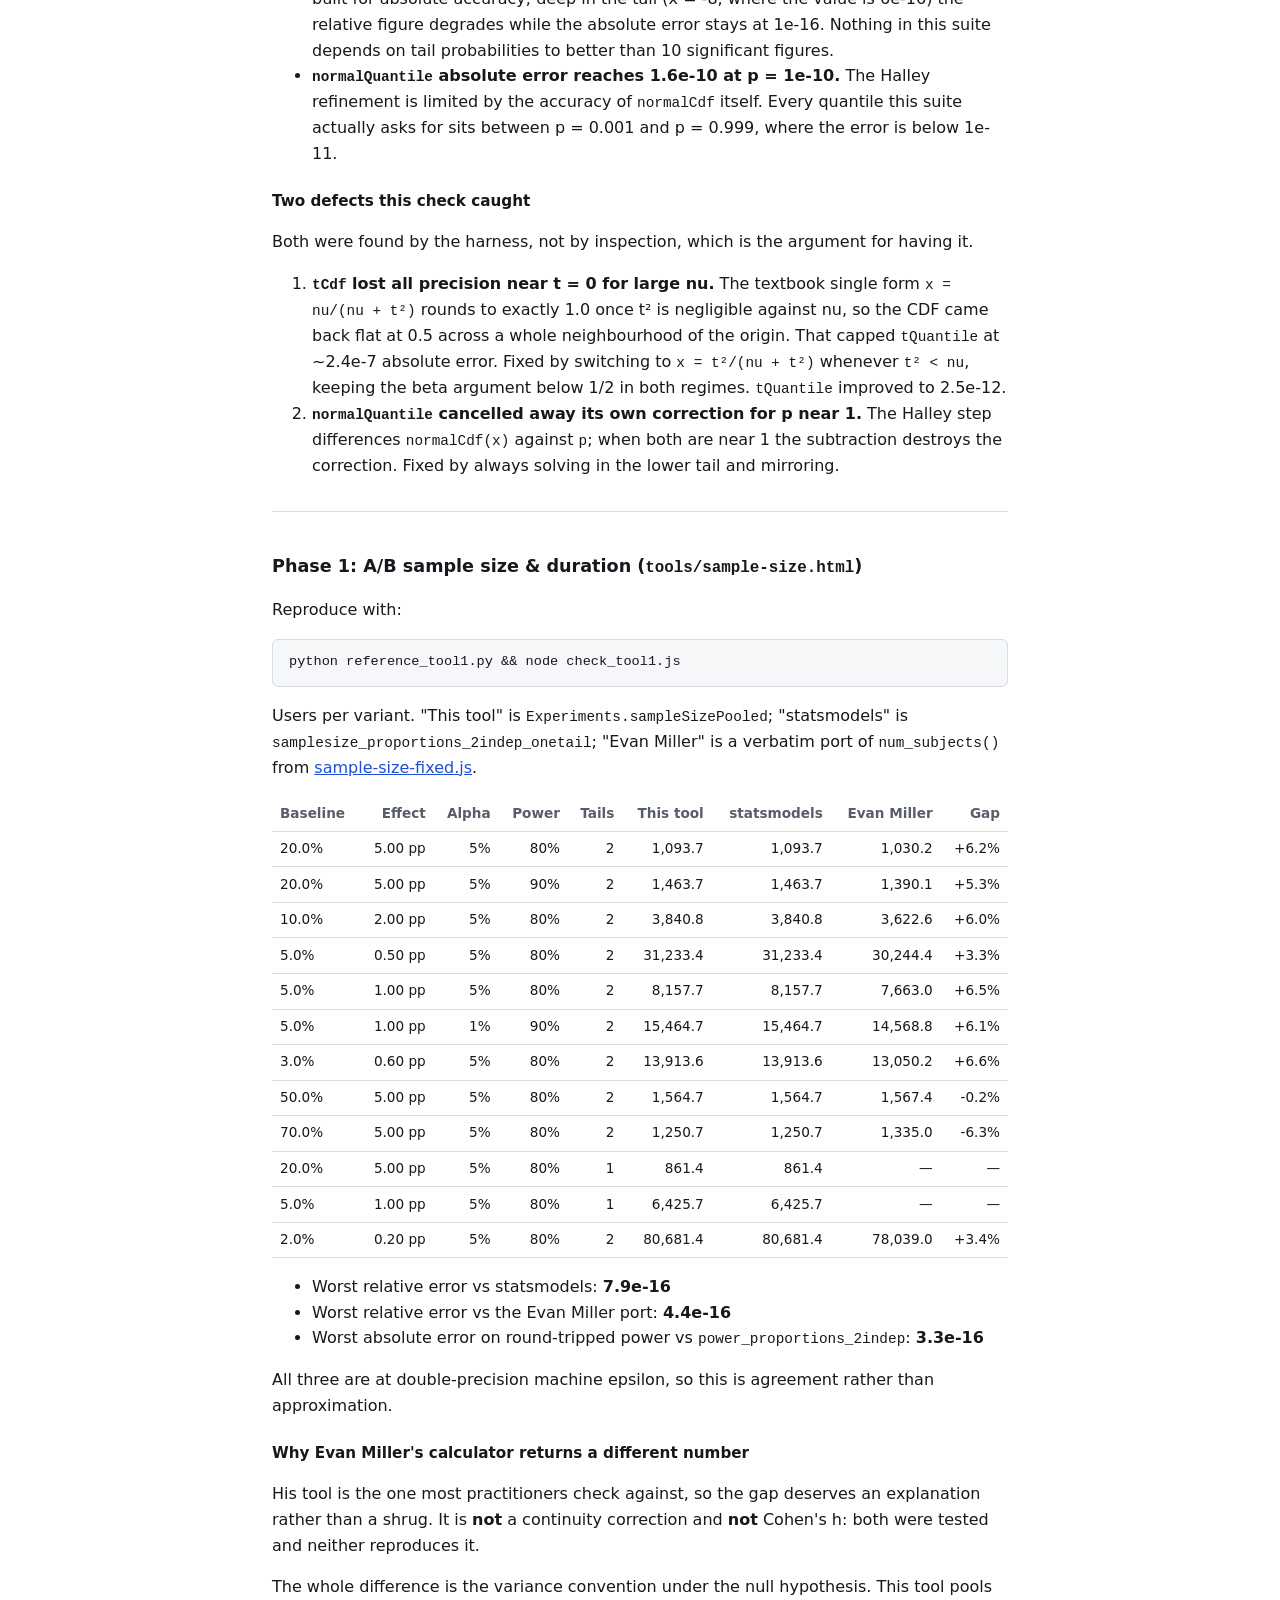
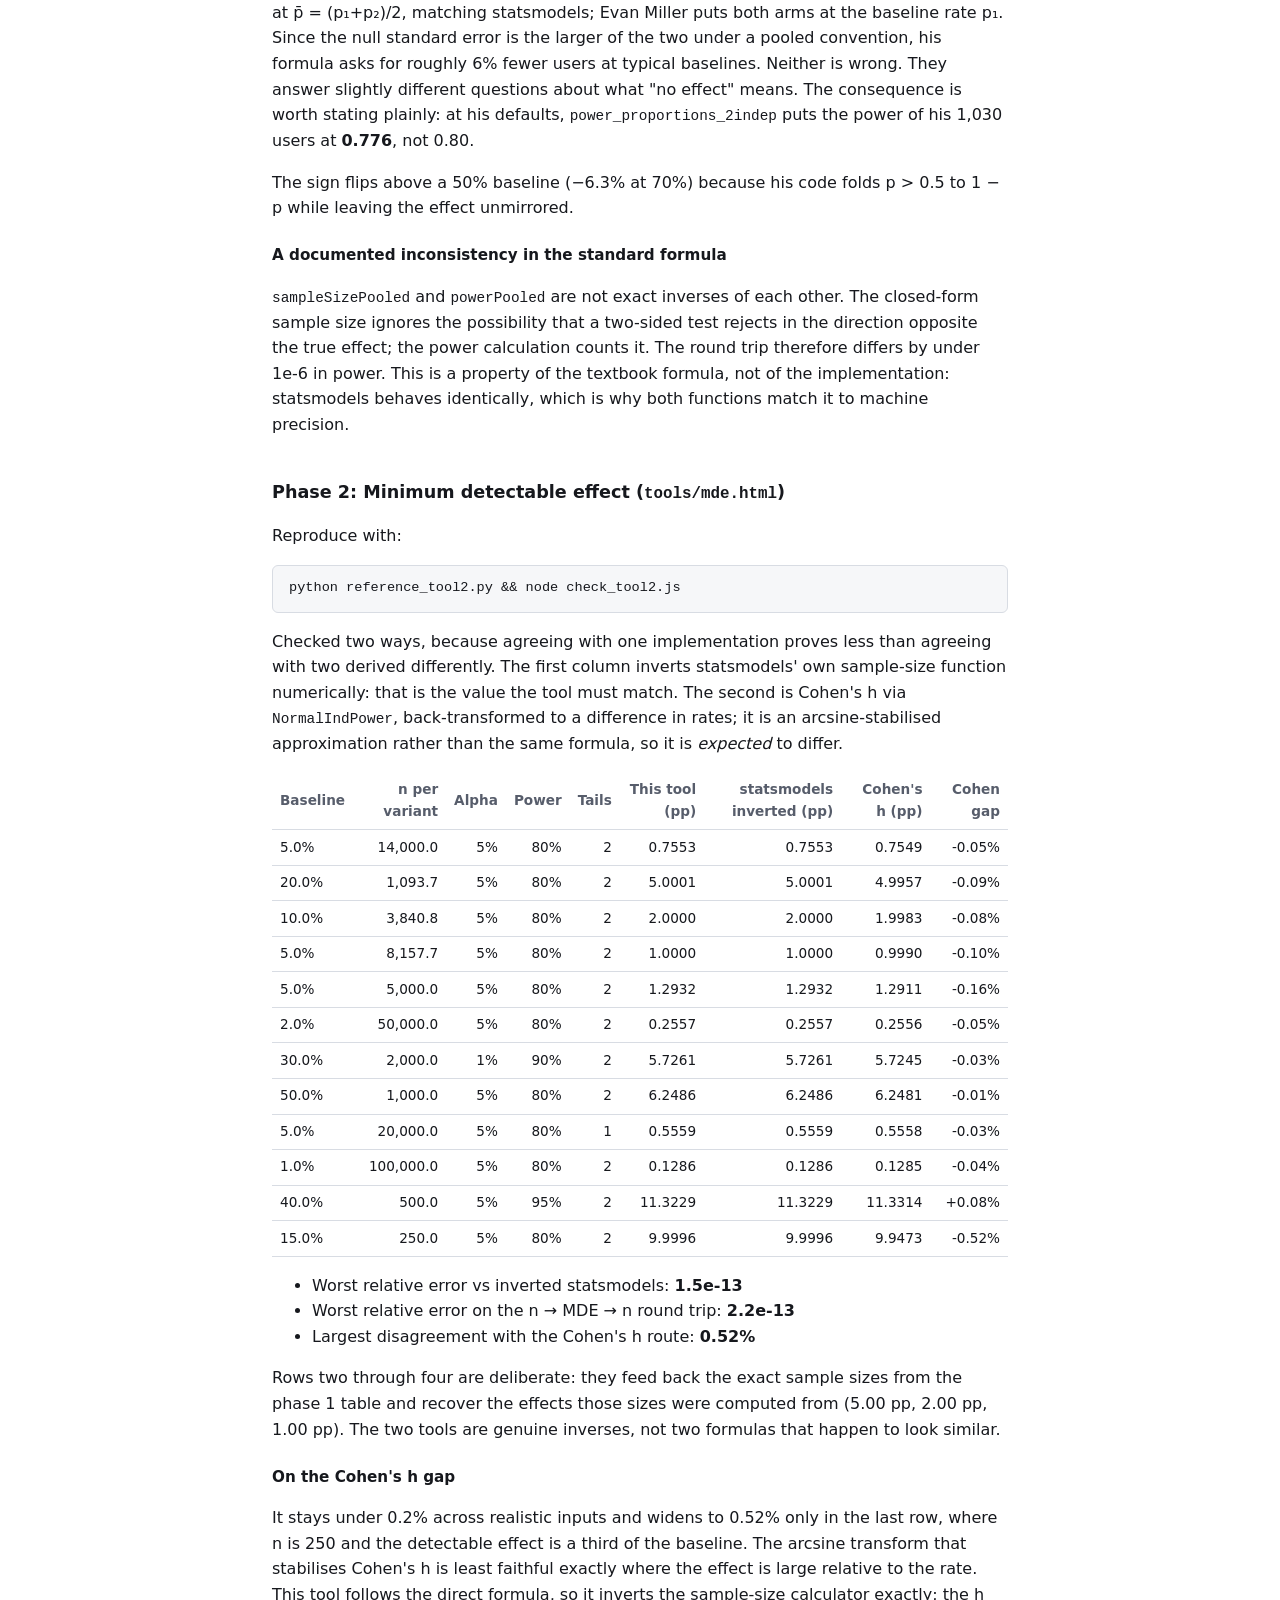
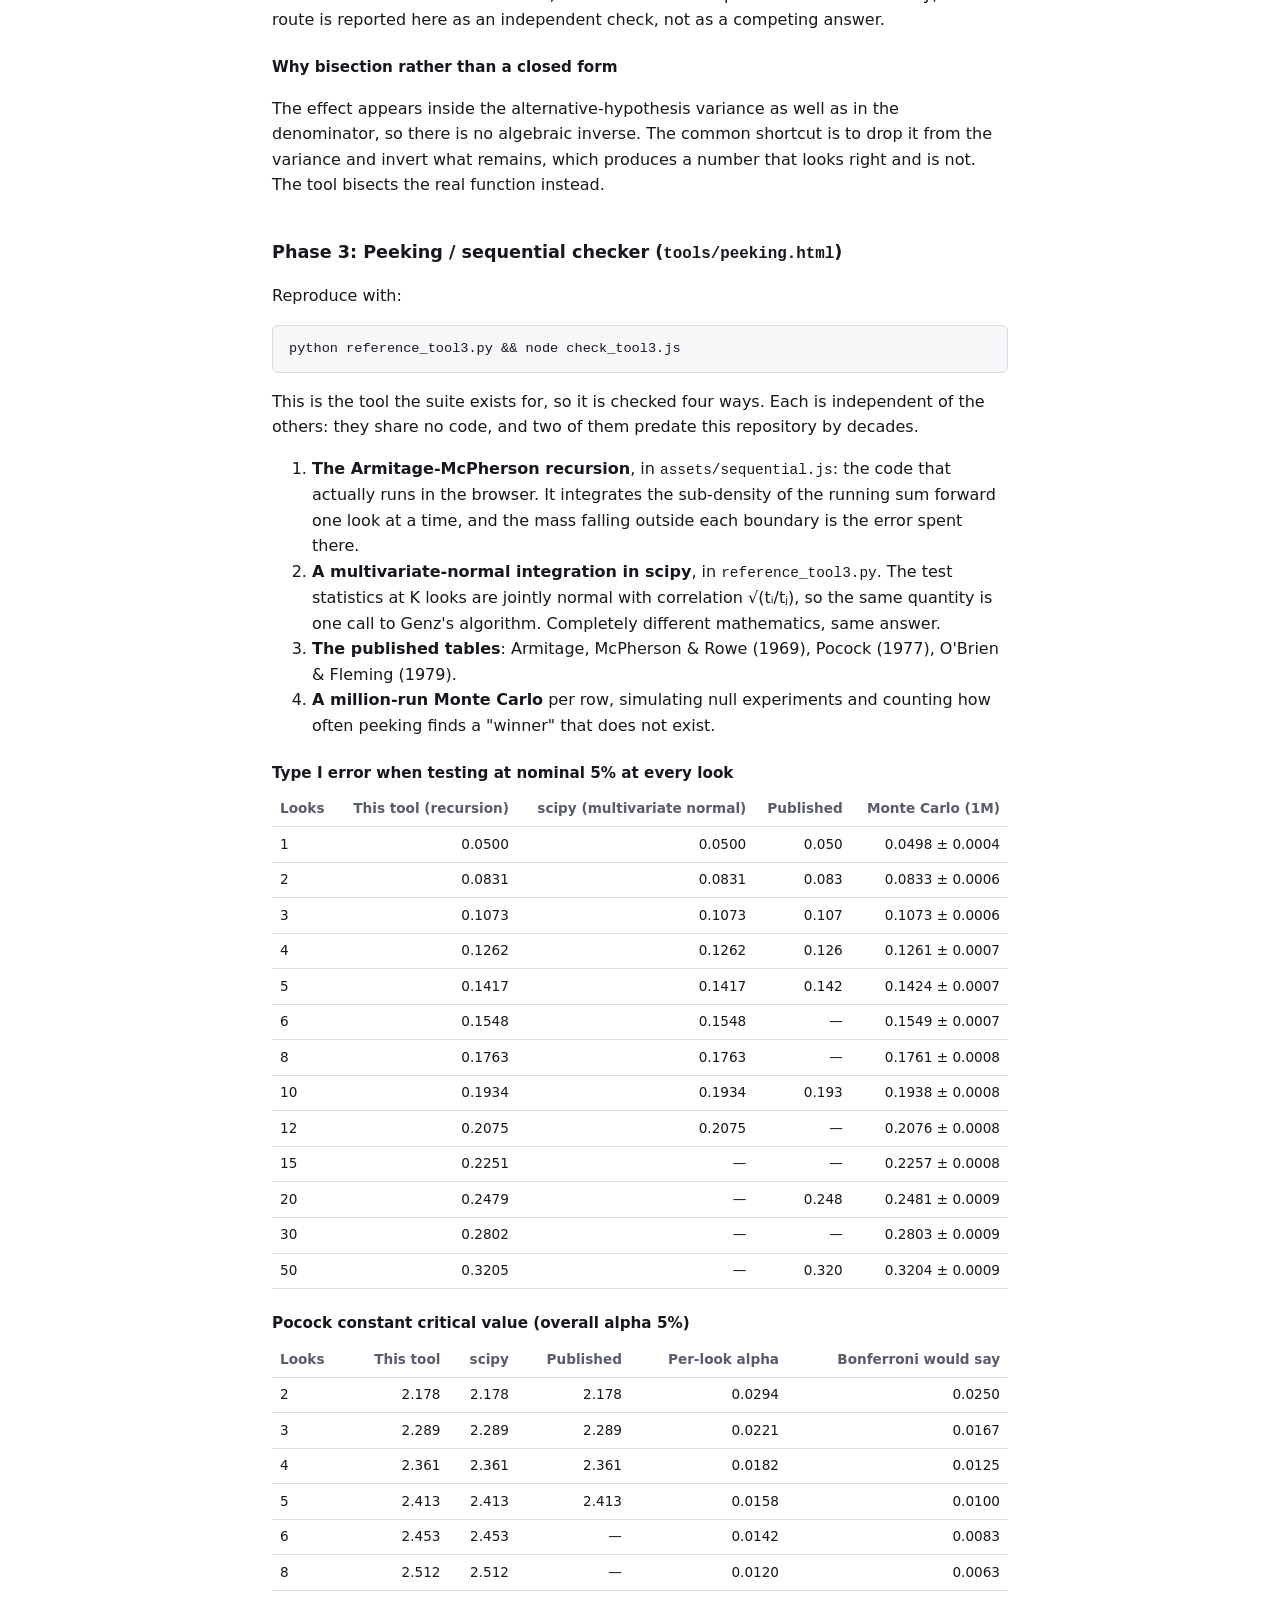
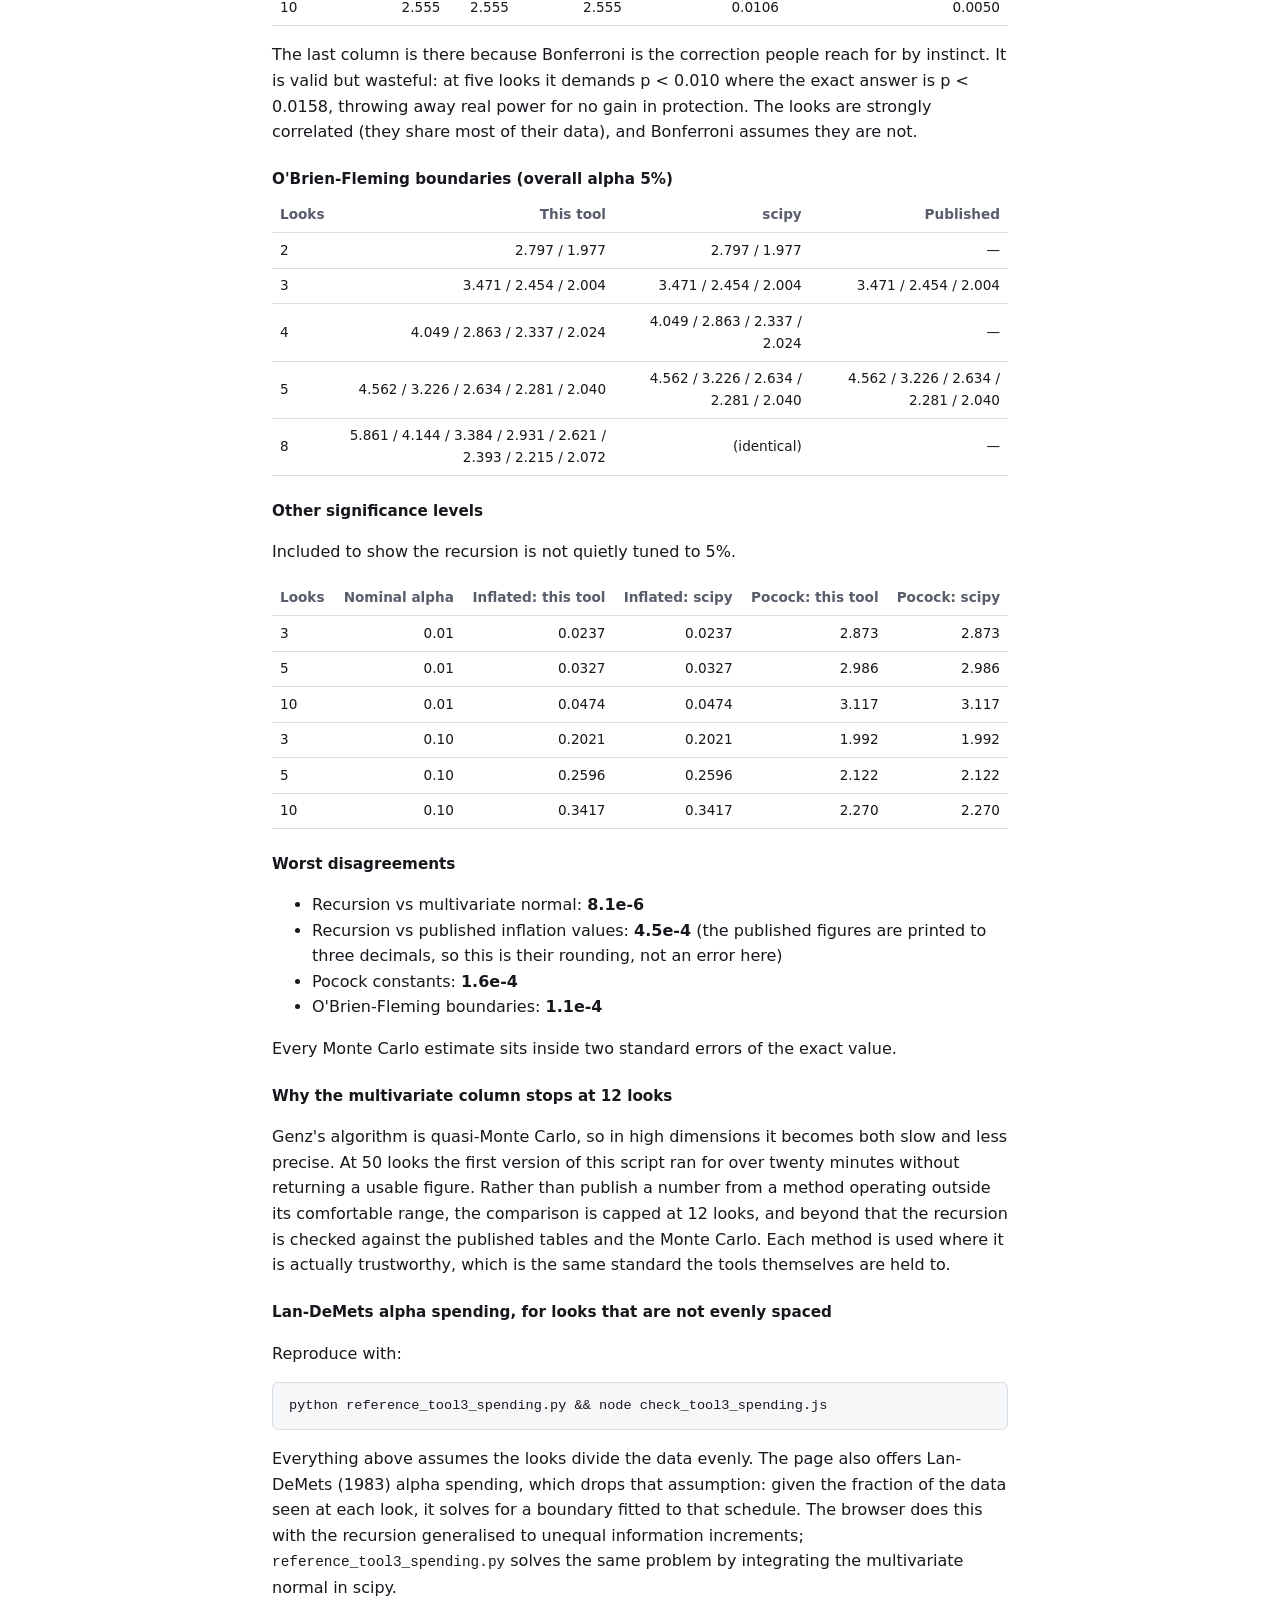
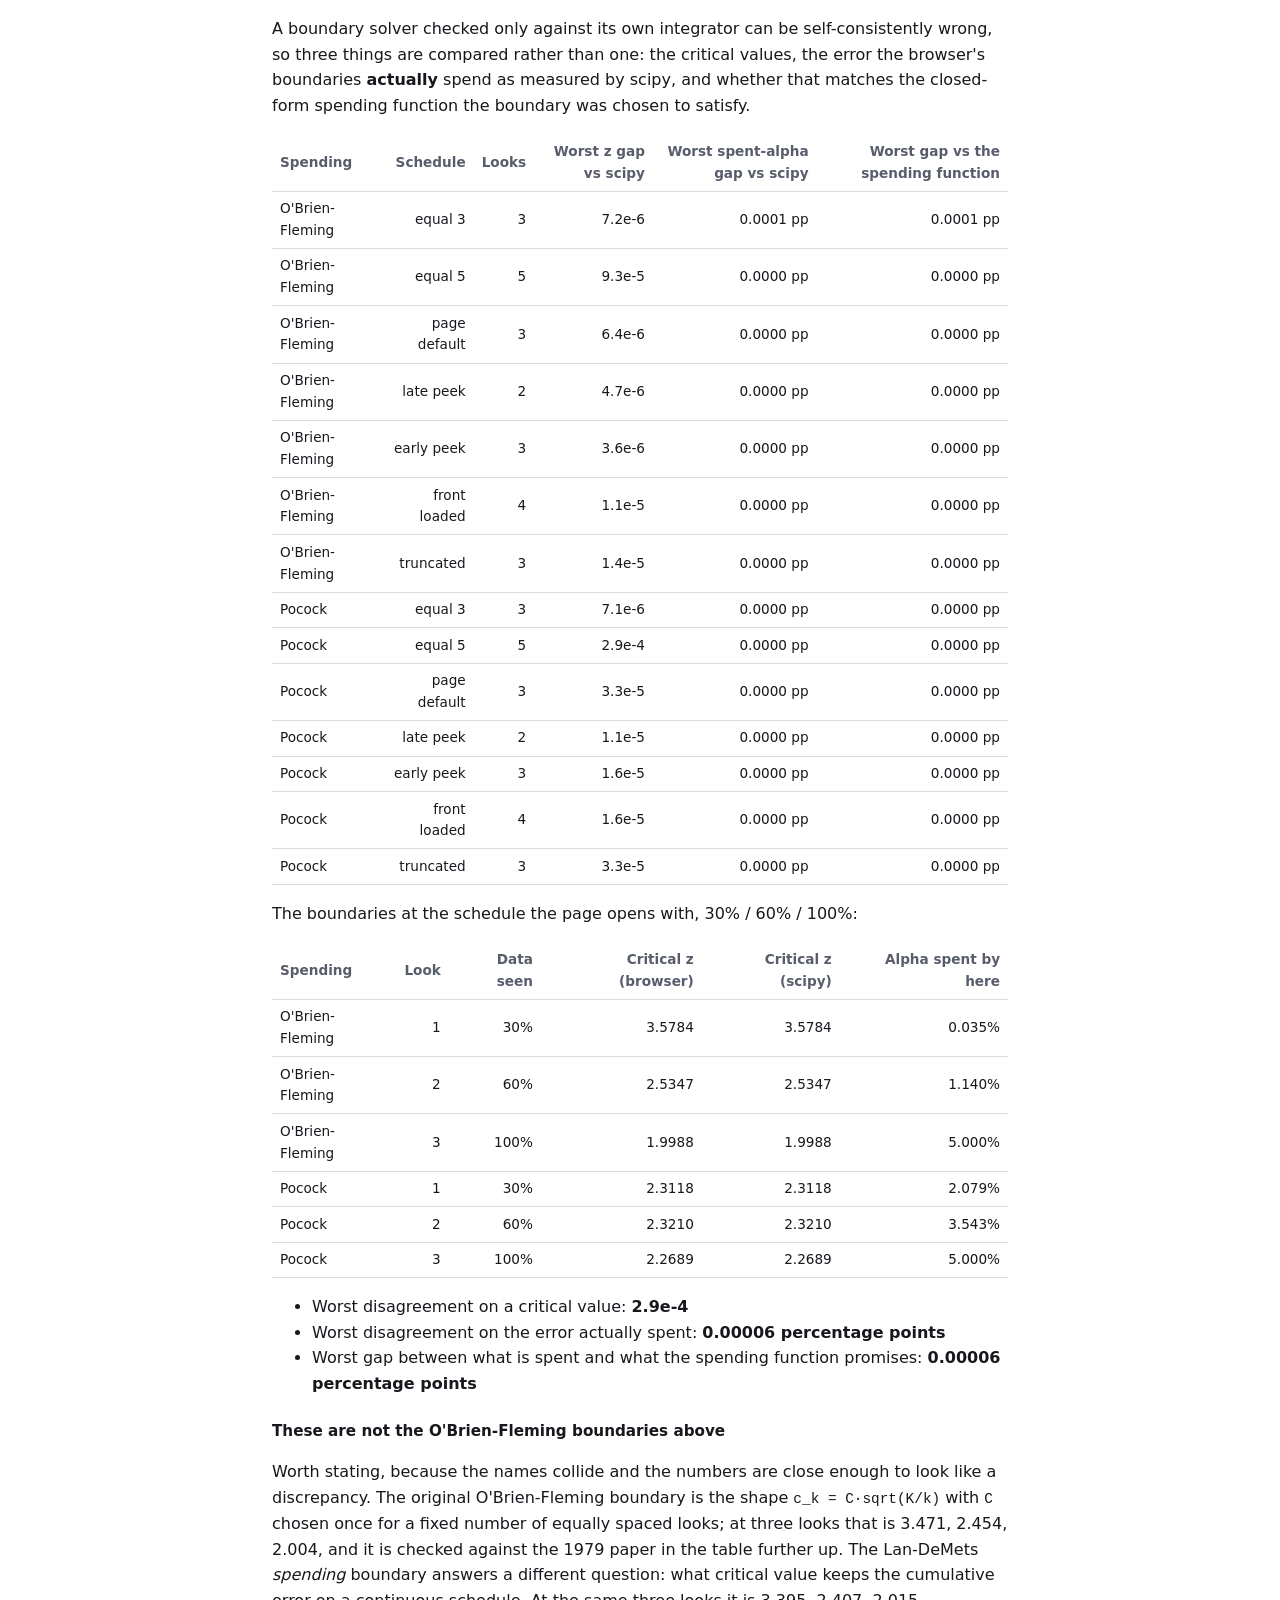
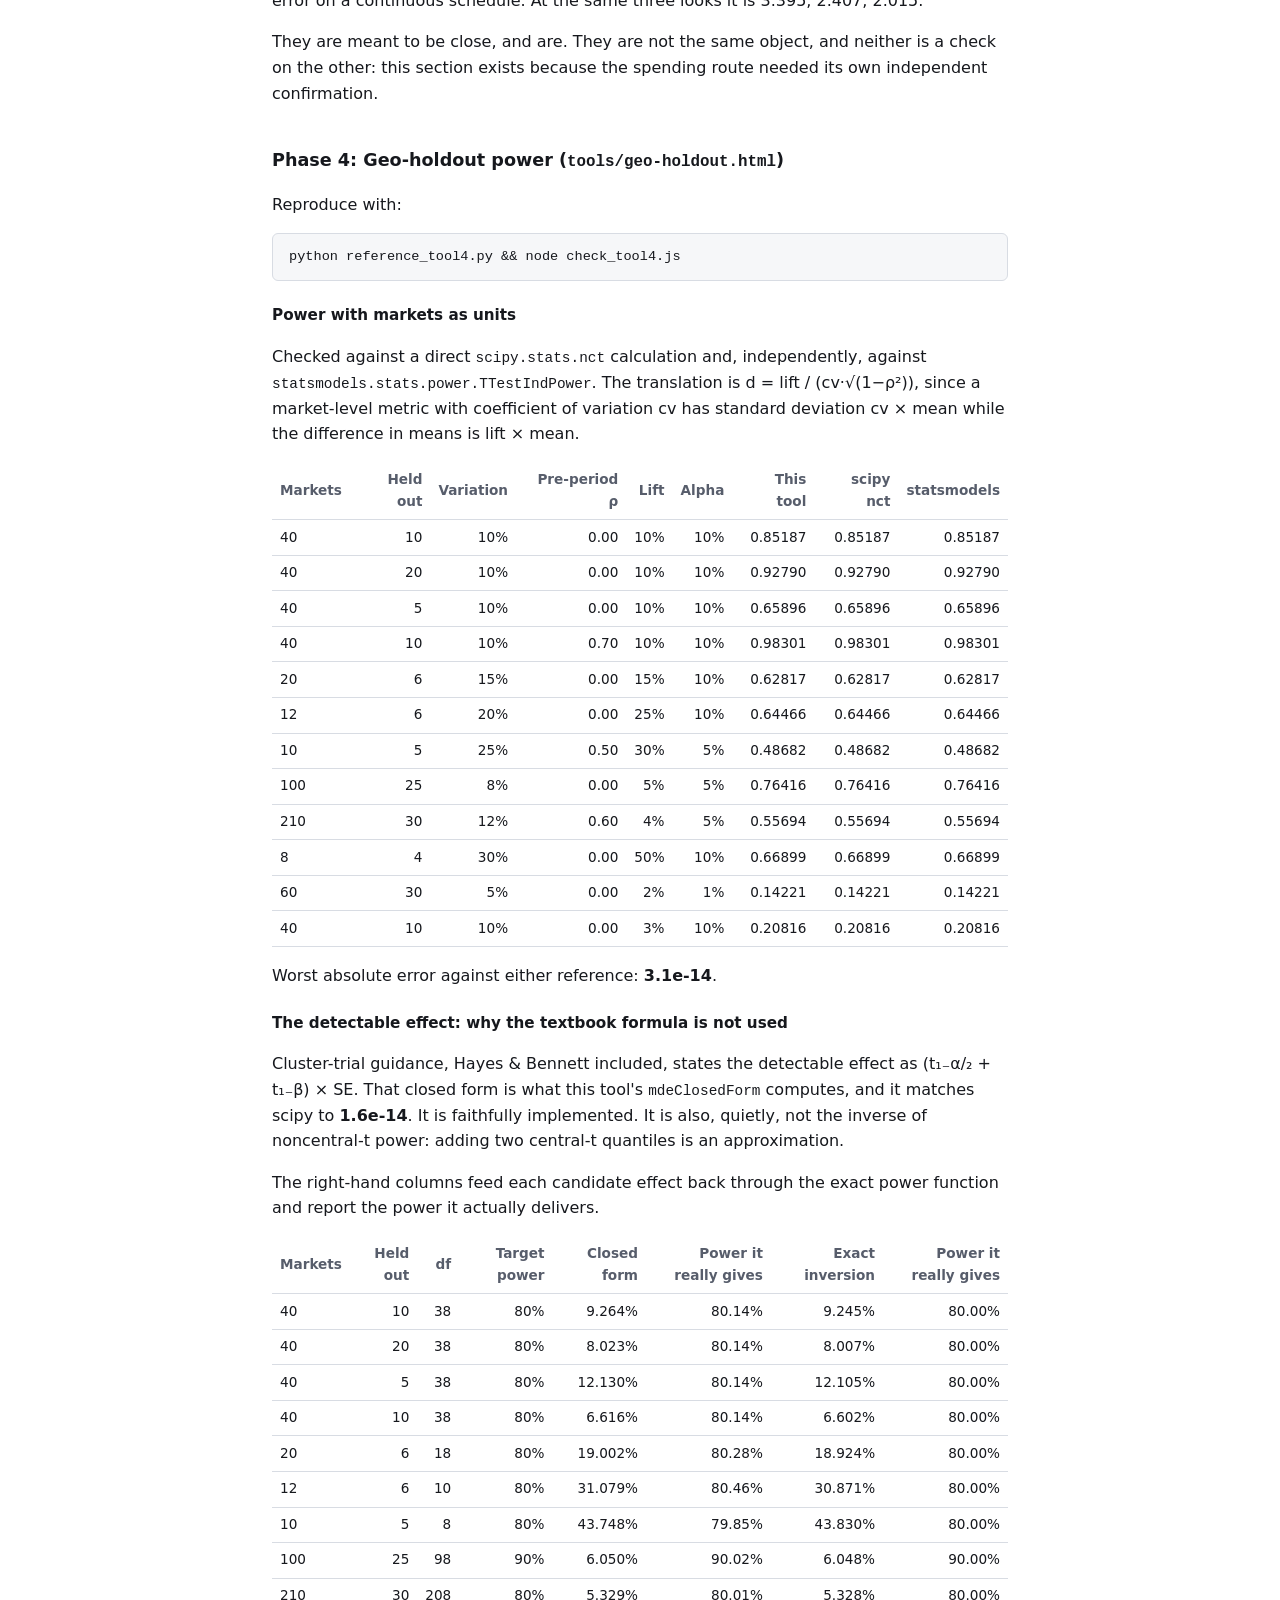
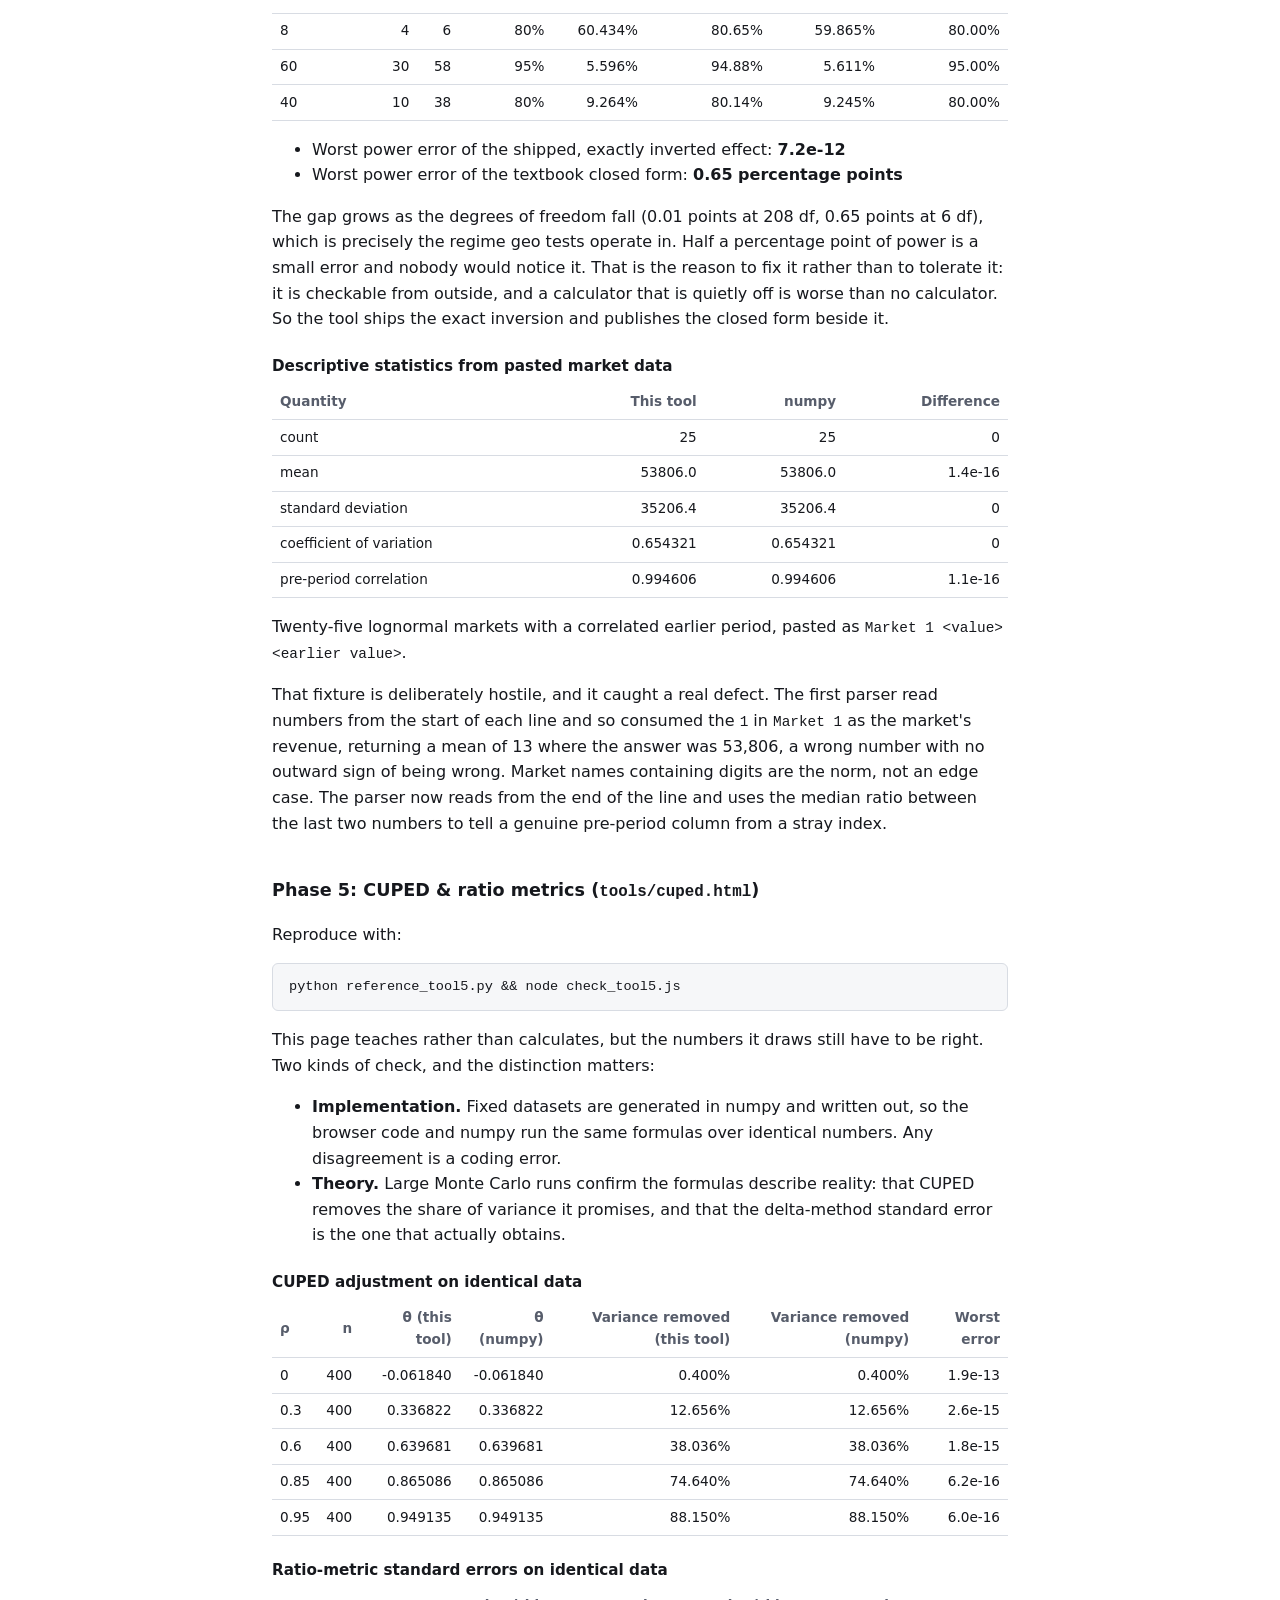
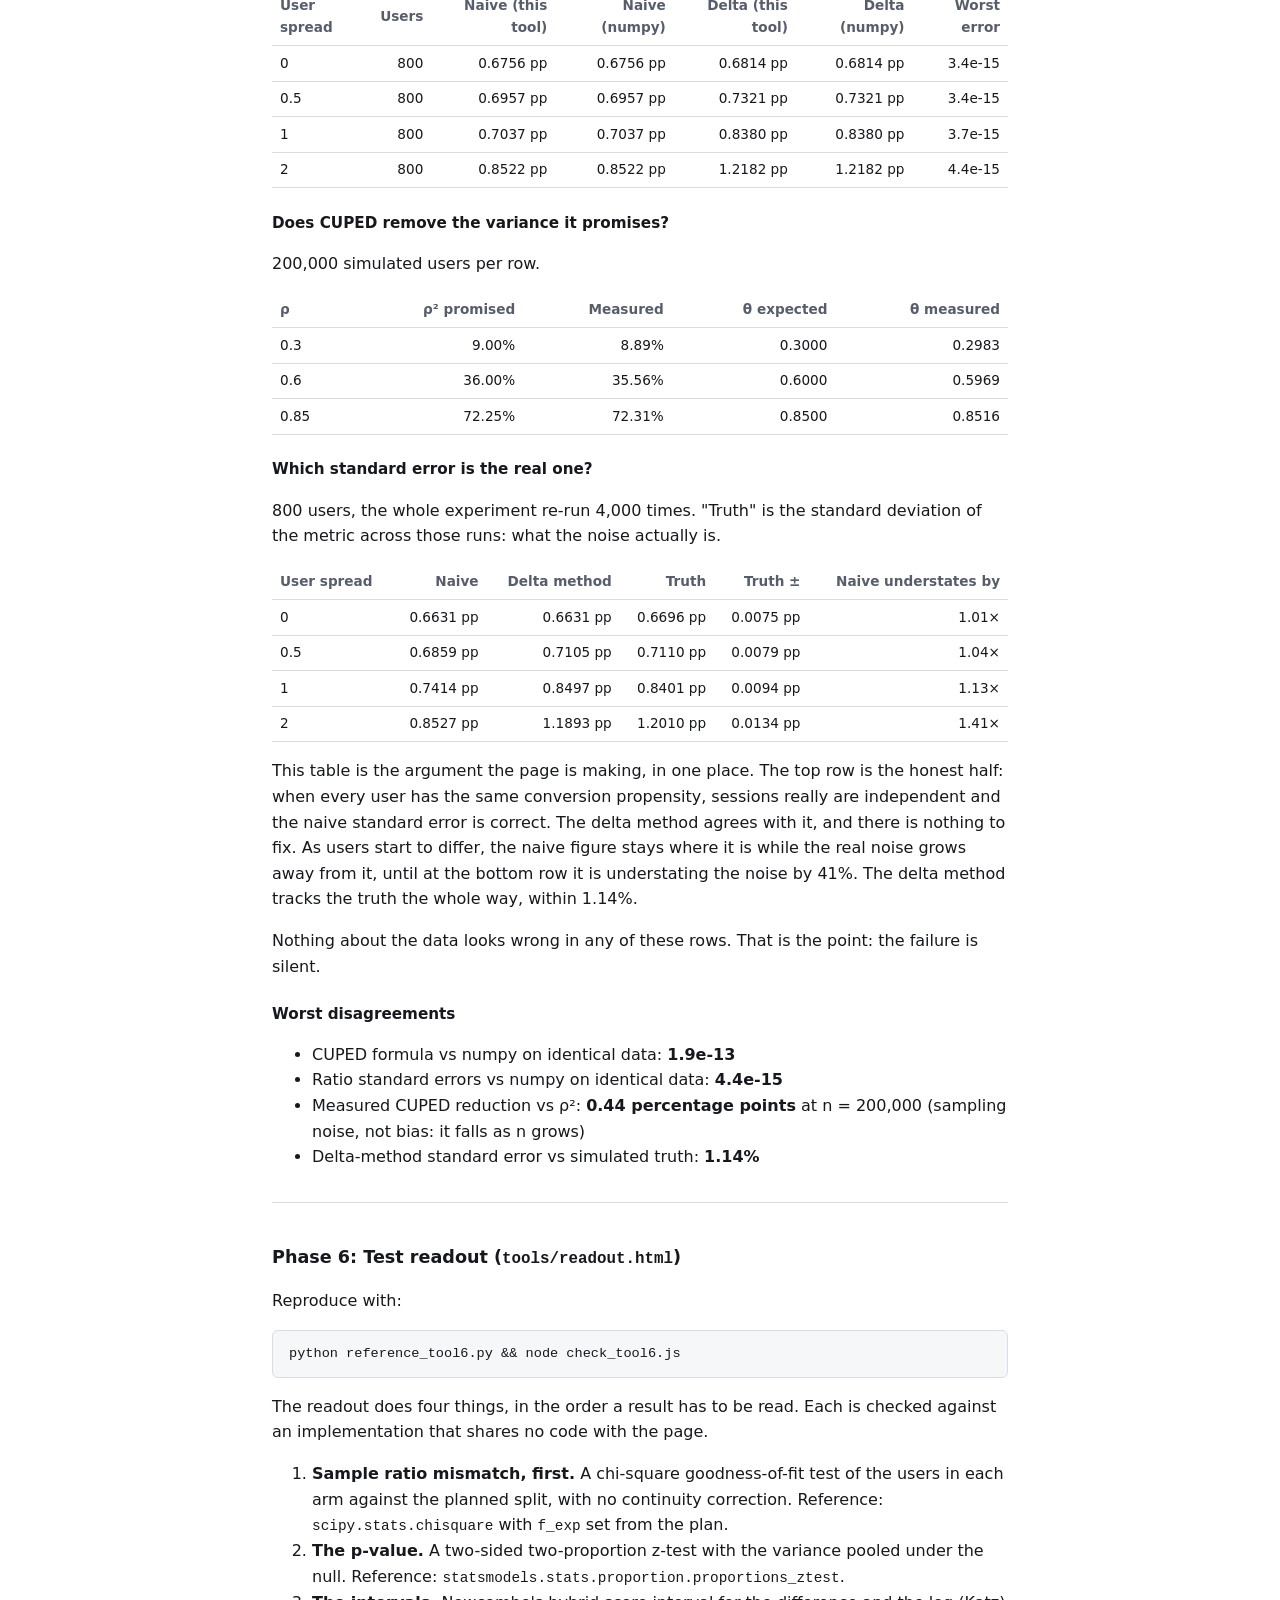
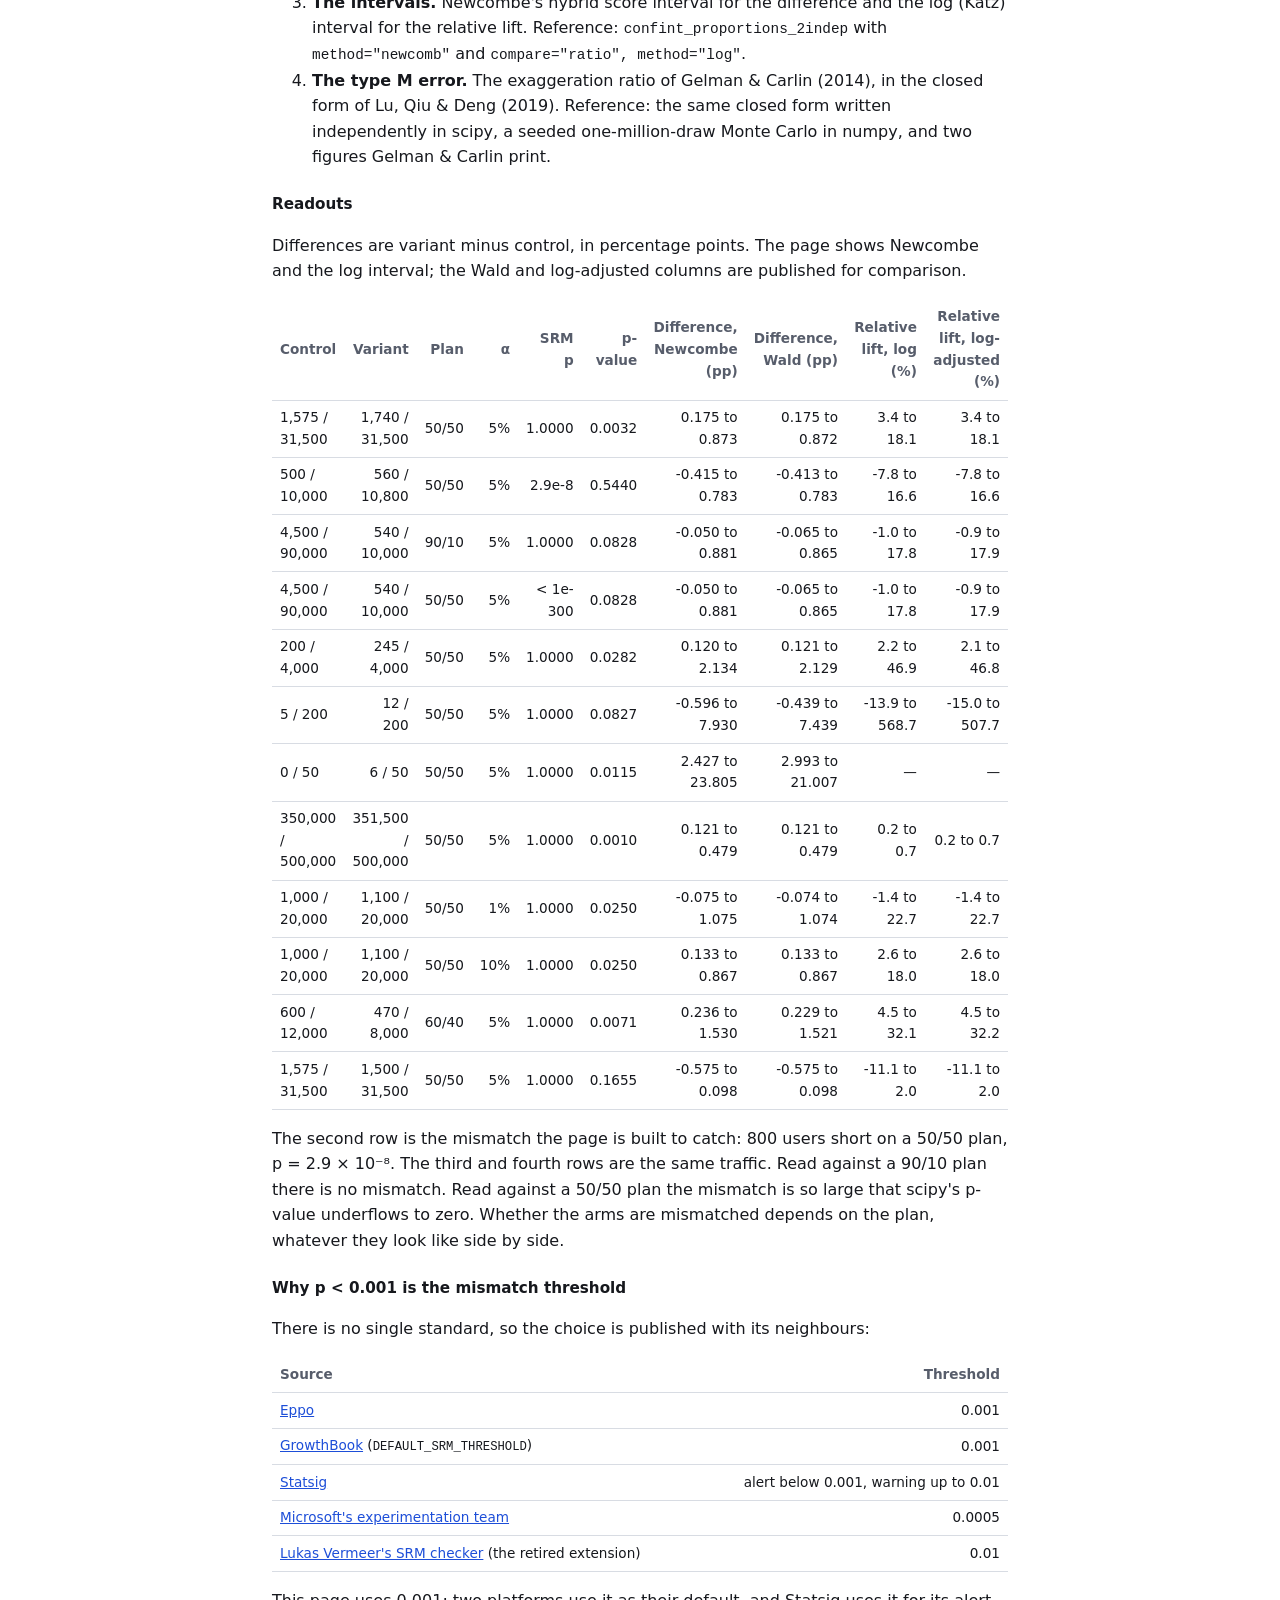
==== commit 276fcec5: "copy: plainer readout sentences and Phase 6 prose after the humanize pass Co-Authored-By: Claude Opu" ====
--- a/validation/index.html
+++ b/validation/index.html
@@ -166,7 +166,7 @@
 <h3 id="readouts">Readouts</h3>
 <p>Differences are variant minus control, in percentage points. The page shows Newcombe and the log interval; the Wald and log-adjusted columns are published for comparison.</p>
 <div class="table-scroll"><table><thead><tr><th>Control</th><th>Variant</th><th class="ta-right">Plan</th><th class="ta-right">α</th><th class="ta-right">SRM p</th><th class="ta-right">p-value</th><th>Difference, Newcombe (pp)</th><th>Difference, Wald (pp)</th><th>Relative lift, log (%)</th><th>Relative lift, log-adjusted (%)</th></tr></thead><tbody><tr><td>1,575 / 31,500</td><td>1,740 / 31,500</td><td class="ta-right">50/50</td><td class="ta-right">5%</td><td class="ta-right">1.0000</td><td class="ta-right">0.0032</td><td>0.175 to 0.873</td><td>0.175 to 0.872</td><td>3.4 to 18.1</td><td>3.4 to 18.1</td></tr><tr><td>500 / 10,000</td><td>560 / 10,800</td><td class="ta-right">50/50</td><td class="ta-right">5%</td><td class="ta-right">2.9e-8</td><td class="ta-right">0.5440</td><td>-0.415 to 0.783</td><td>-0.413 to 0.783</td><td>-7.8 to 16.6</td><td>-7.8 to 16.6</td></tr><tr><td>4,500 / 90,000</td><td>540 / 10,000</td><td class="ta-right">90/10</td><td class="ta-right">5%</td><td class="ta-right">1.0000</td><td class="ta-right">0.0828</td><td>-0.050 to 0.881</td><td>-0.065 to 0.865</td><td>-1.0 to 17.8</td><td>-0.9 to 17.9</td></tr><tr><td>4,500 / 90,000</td><td>540 / 10,000</td><td class="ta-right">50/50</td><td class="ta-right">5%</td><td class="ta-right">&lt; 1e-300</td><td class="ta-right">0.0828</td><td>-0.050 to 0.881</td><td>-0.065 to 0.865</td><td>-1.0 to 17.8</td><td>-0.9 to 17.9</td></tr><tr><td>200 / 4,000</td><td>245 / 4,000</td><td class="ta-right">50/50</td><td class="ta-right">5%</td><td class="ta-right">1.0000</td><td class="ta-right">0.0282</td><td>0.120 to 2.134</td><td>0.121 to 2.129</td><td>2.2 to 46.9</td><td>2.1 to 46.8</td></tr><tr><td>5 / 200</td><td>12 / 200</td><td class="ta-right">50/50</td><td class="ta-right">5%</td><td class="ta-right">1.0000</td><td class="ta-right">0.0827</td><td>-0.596 to 7.930</td><td>-0.439 to 7.439</td><td>-13.9 to 568.7</td><td>-15.0 to 507.7</td></tr><tr><td>0 / 50</td><td>6 / 50</td><td class="ta-right">50/50</td><td class="ta-right">5%</td><td class="ta-right">1.0000</td><td class="ta-right">0.0115</td><td>2.427 to 23.805</td><td>2.993 to 21.007</td><td>—</td><td>—</td></tr><tr><td>350,000 / 500,000</td><td>351,500 / 500,000</td><td class="ta-right">50/50</td><td class="ta-right">5%</td><td class="ta-right">1.0000</td><td class="ta-right">0.0010</td><td>0.121 to 0.479</td><td>0.121 to 0.479</td><td>0.2 to 0.7</td><td>0.2 to 0.7</td></tr><tr><td>1,000 / 20,000</td><td>1,100 / 20,000</td><td class="ta-right">50/50</td><td class="ta-right">1%</td><td class="ta-right">1.0000</td><td class="ta-right">0.0250</td><td>-0.075 to 1.075</td><td>-0.074 to 1.074</td><td>-1.4 to 22.7</td><td>-1.4 to 22.7</td></tr><tr><td>1,000 / 20,000</td><td>1,100 / 20,000</td><td class="ta-right">50/50</td><td class="ta-right">10%</td><td class="ta-right">1.0000</td><td class="ta-right">0.0250</td><td>0.133 to 0.867</td><td>0.133 to 0.867</td><td>2.6 to 18.0</td><td>2.6 to 18.0</td></tr><tr><td>600 / 12,000</td><td>470 / 8,000</td><td class="ta-right">60/40</td><td class="ta-right">5%</td><td class="ta-right">1.0000</td><td class="ta-right">0.0071</td><td>0.236 to 1.530</td><td>0.229 to 1.521</td><td>4.5 to 32.1</td><td>4.5 to 32.2</td></tr><tr><td>1,575 / 31,500</td><td>1,500 / 31,500</td><td class="ta-right">50/50</td><td class="ta-right">5%</td><td class="ta-right">1.0000</td><td class="ta-right">0.1655</td><td>-0.575 to 0.098</td><td>-0.575 to 0.098</td><td>-11.1 to 2.0</td><td>-11.1 to 2.0</td></tr></tbody></table></div>
-<p>The second row is the mismatch the page is built to catch: 800 users short on a 50/50 plan, p = 2.9 × 10⁻⁸. The third and fourth rows are the same traffic. Read against a 90/10 plan there is no mismatch. Read against a 50/50 plan the mismatch is so large that scipy&#x27;s p-value underflows to zero. The plan decides, not how uneven the arms look.</p>
+<p>The second row is the mismatch the page is built to catch: 800 users short on a 50/50 plan, p = 2.9 × 10⁻⁸. The third and fourth rows are the same traffic. Read against a 90/10 plan there is no mismatch. Read against a 50/50 plan the mismatch is so large that scipy&#x27;s p-value underflows to zero. Whether the arms are mismatched depends on the plan, whatever they look like side by side.</p>
 <h3 id="why-p-0-001-is-the-mismatch-threshold">Why p &lt; 0.001 is the mismatch threshold</h3>
 <p>There is no single standard, so the choice is published with its neighbours:</p>
 <div class="table-scroll"><table><thead><tr><th>Source</th><th>Threshold</th></tr></thead><tbody><tr><td><a href="https://docs.geteppo.com/statistics/sample-ratio-mismatch/">Eppo</a></td><td>0.001</td></tr><tr><td><a href="https://docs.growthbook.io/using/experimenting">GrowthBook</a> (<code>DEFAULT_SRM_THRESHOLD</code>)</td><td>0.001</td></tr><tr><td><a href="https://docs.statsig.com/experiments/monitor#srm-thresholds">Statsig</a></td><td>alert below 0.001, warning up to 0.01</td></tr><tr><td><a href="https://www.microsoft.com/en-us/research/articles/diagnosing-sample-ratio-mismatch-in-a-b-testing/">Microsoft&#x27;s experimentation team</a></td><td>0.0005</td></tr><tr><td><a href="https://www.lukasvermeer.nl/srm/docs/faq/">Lukas Vermeer&#x27;s SRM checker</a> (the retired extension)</td><td>0.01</td></tr></tbody></table></div>
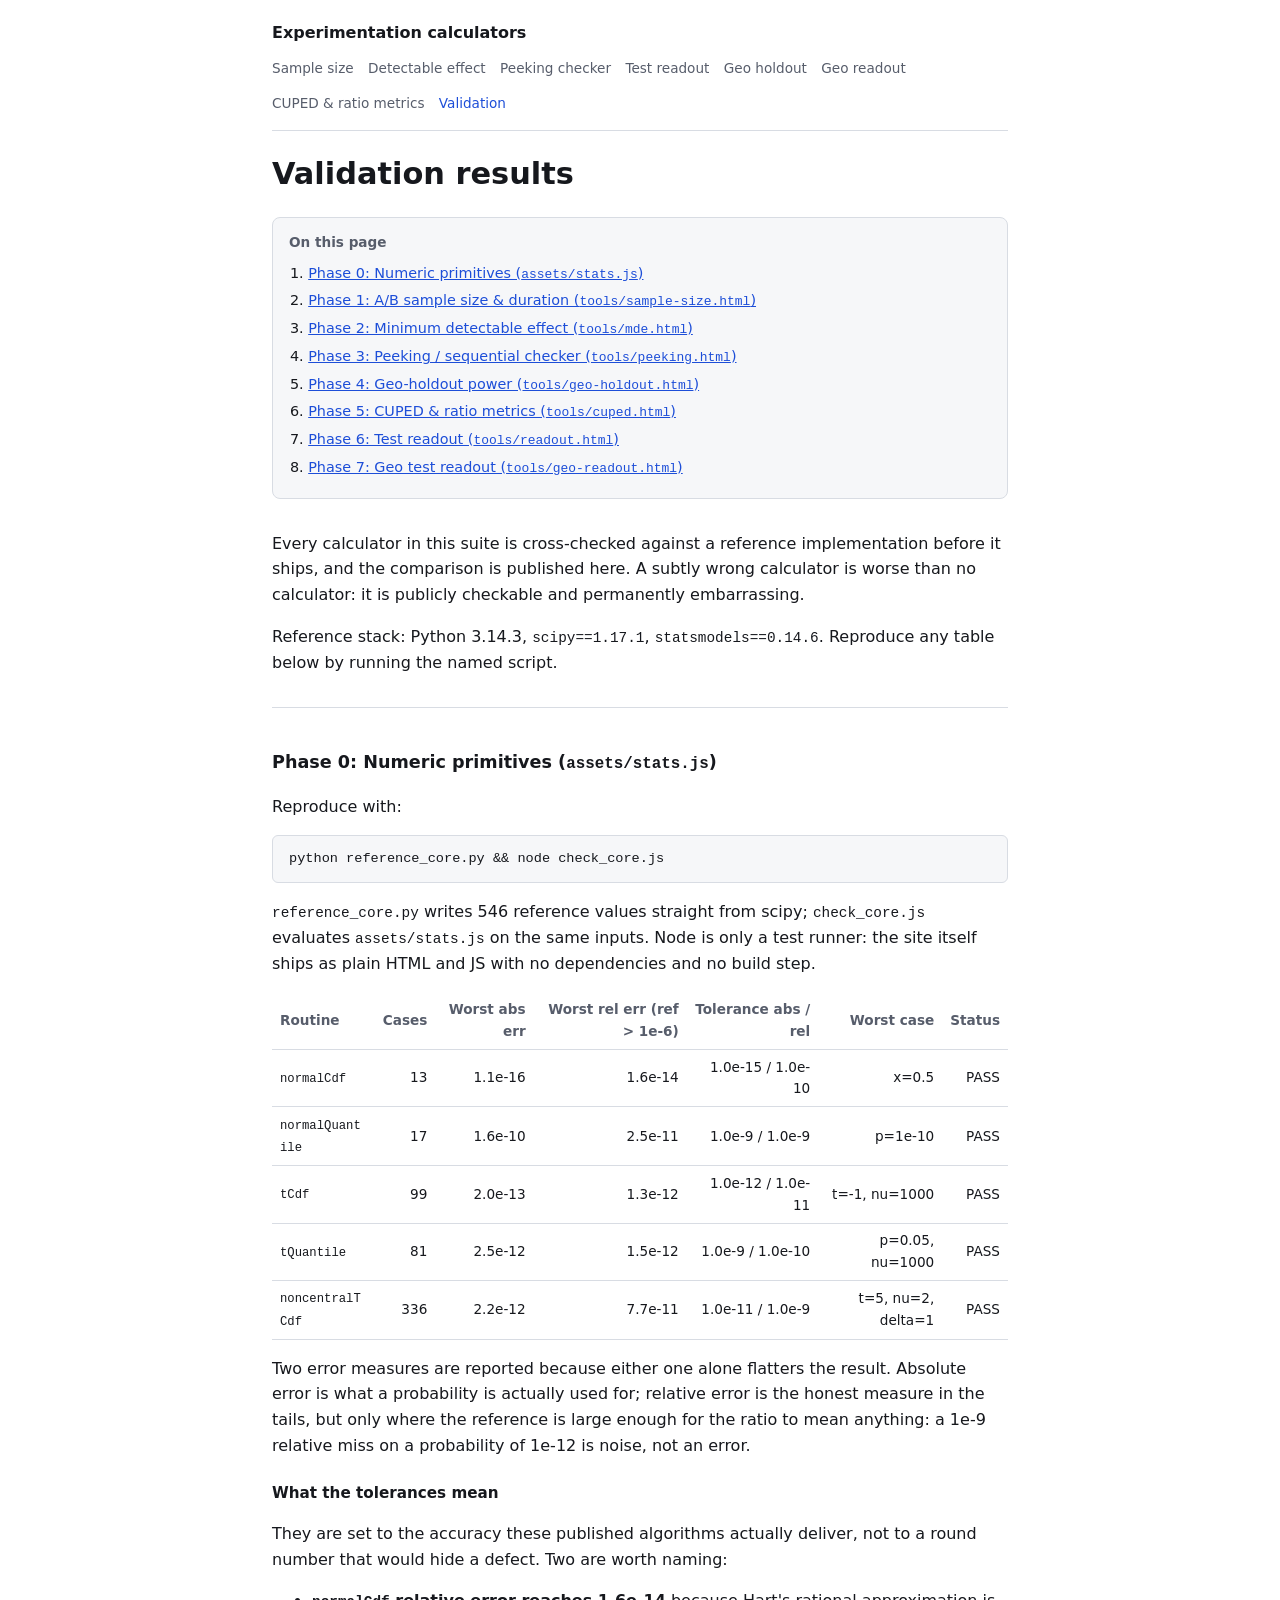
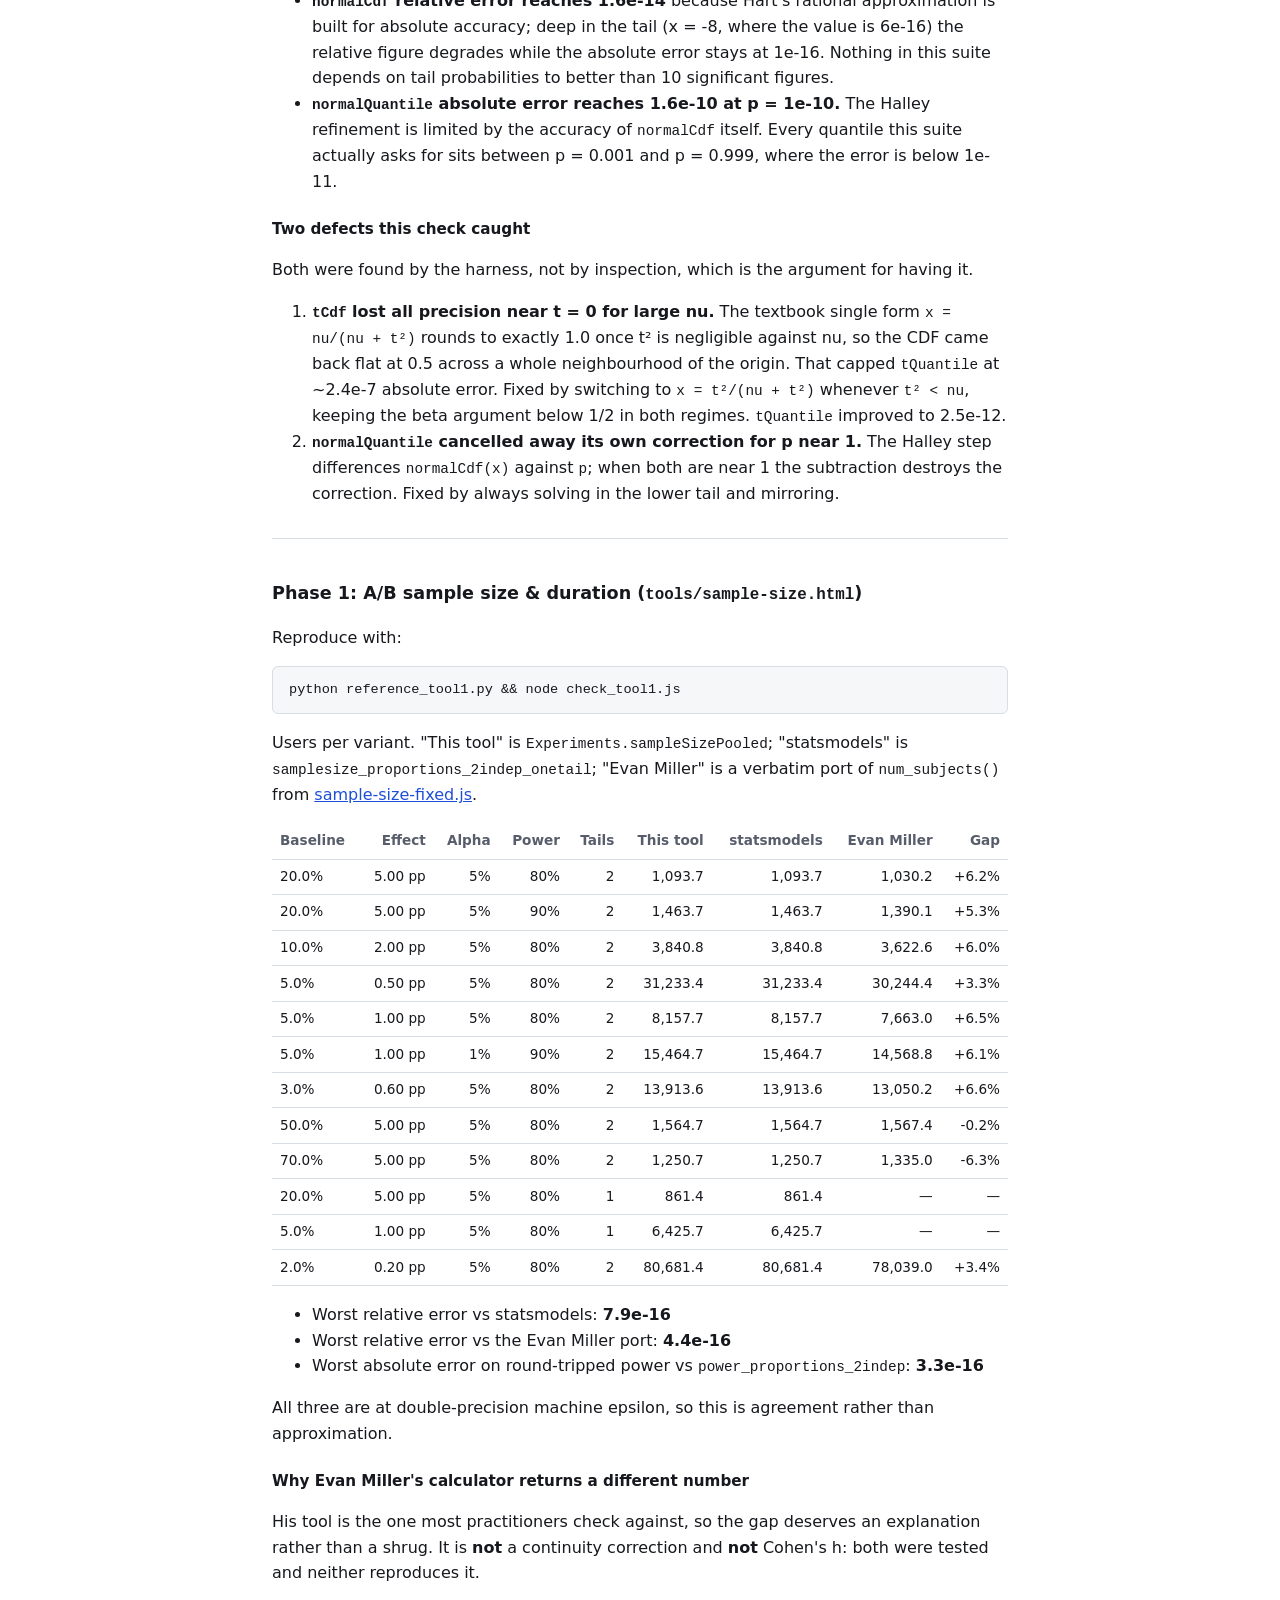
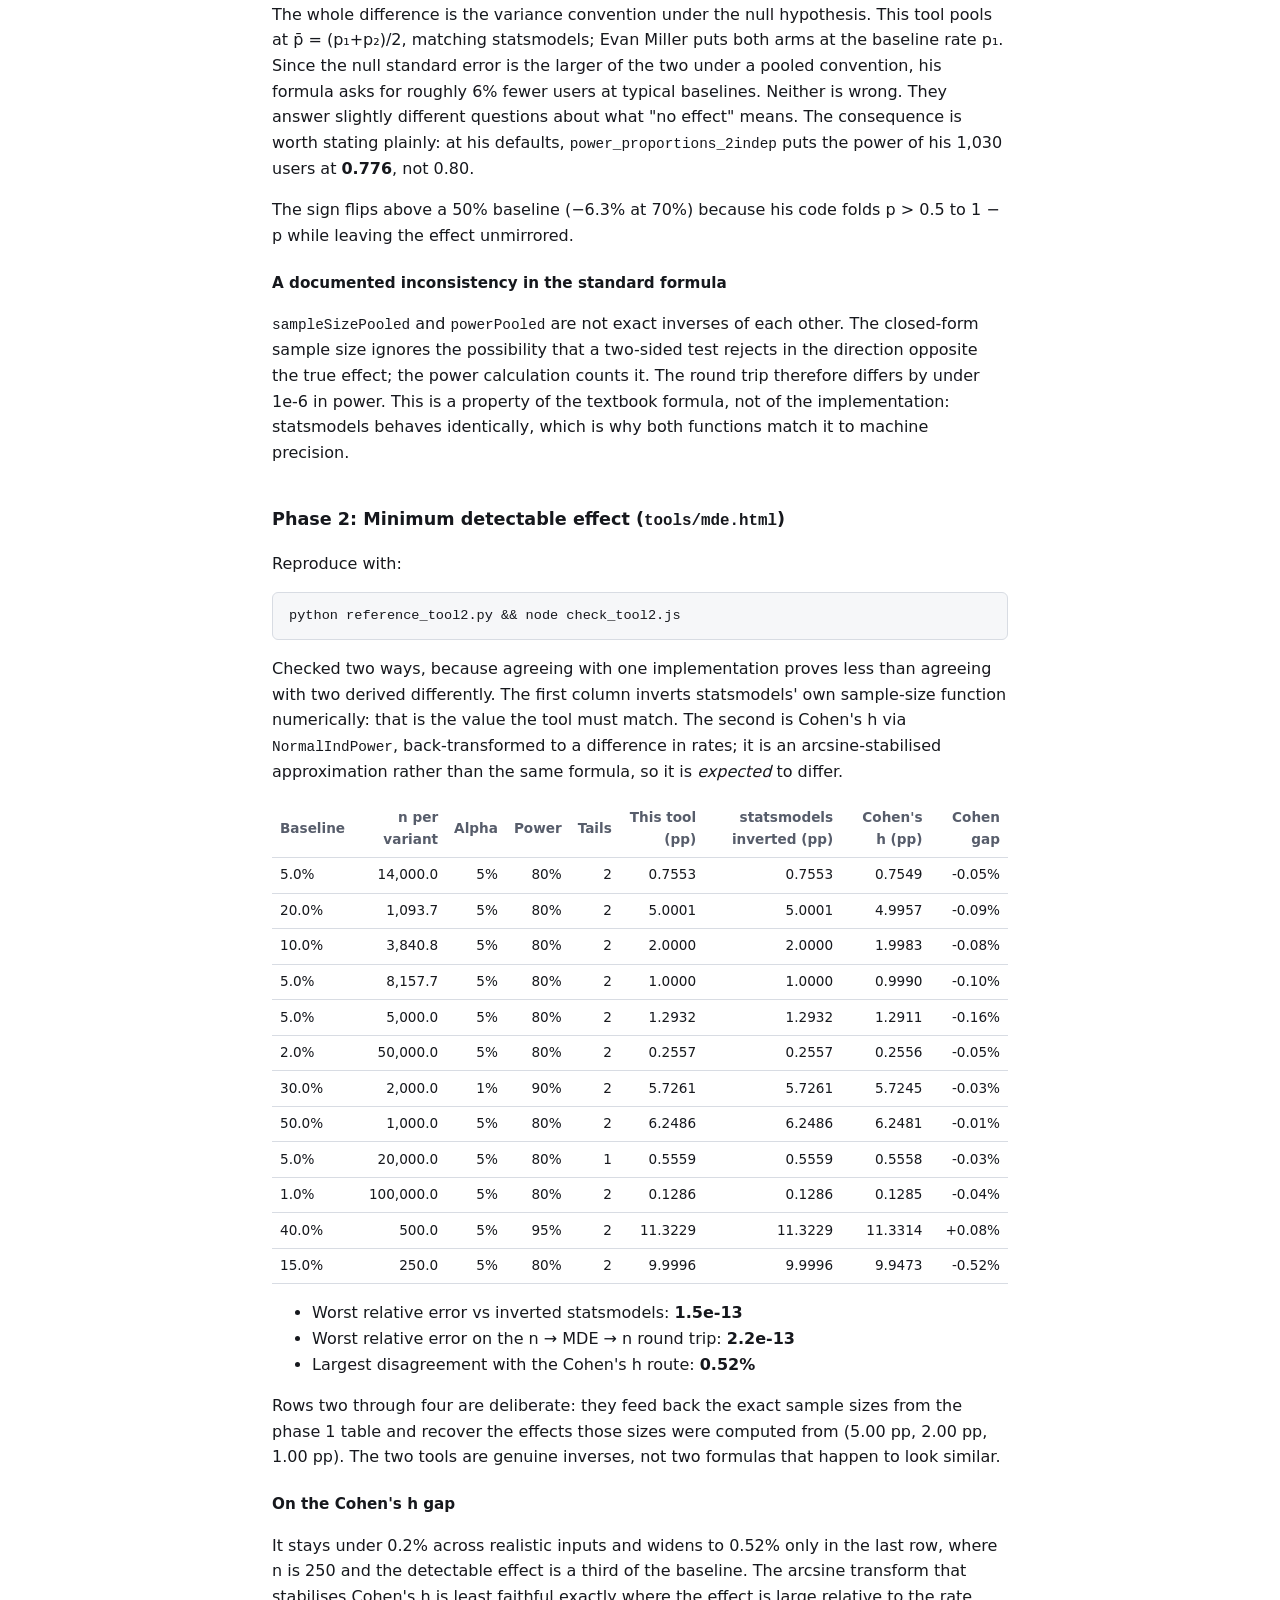
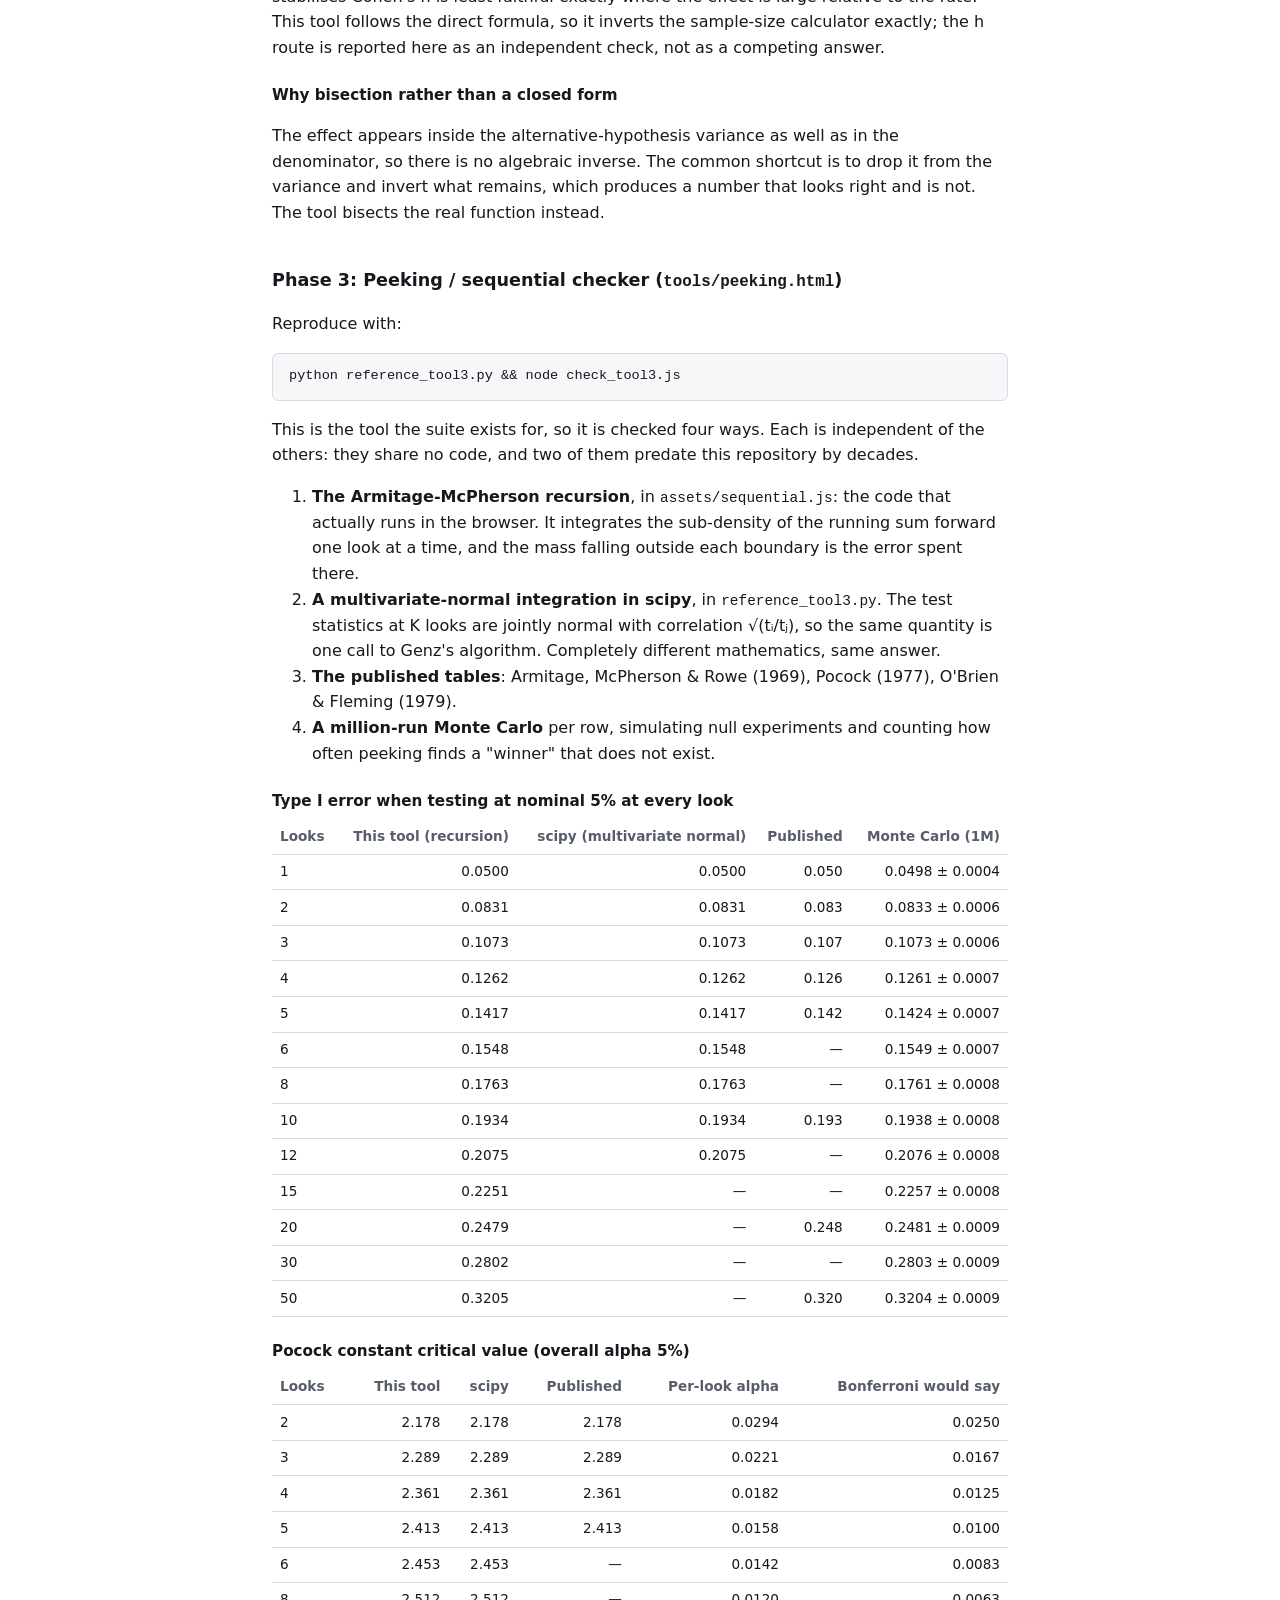
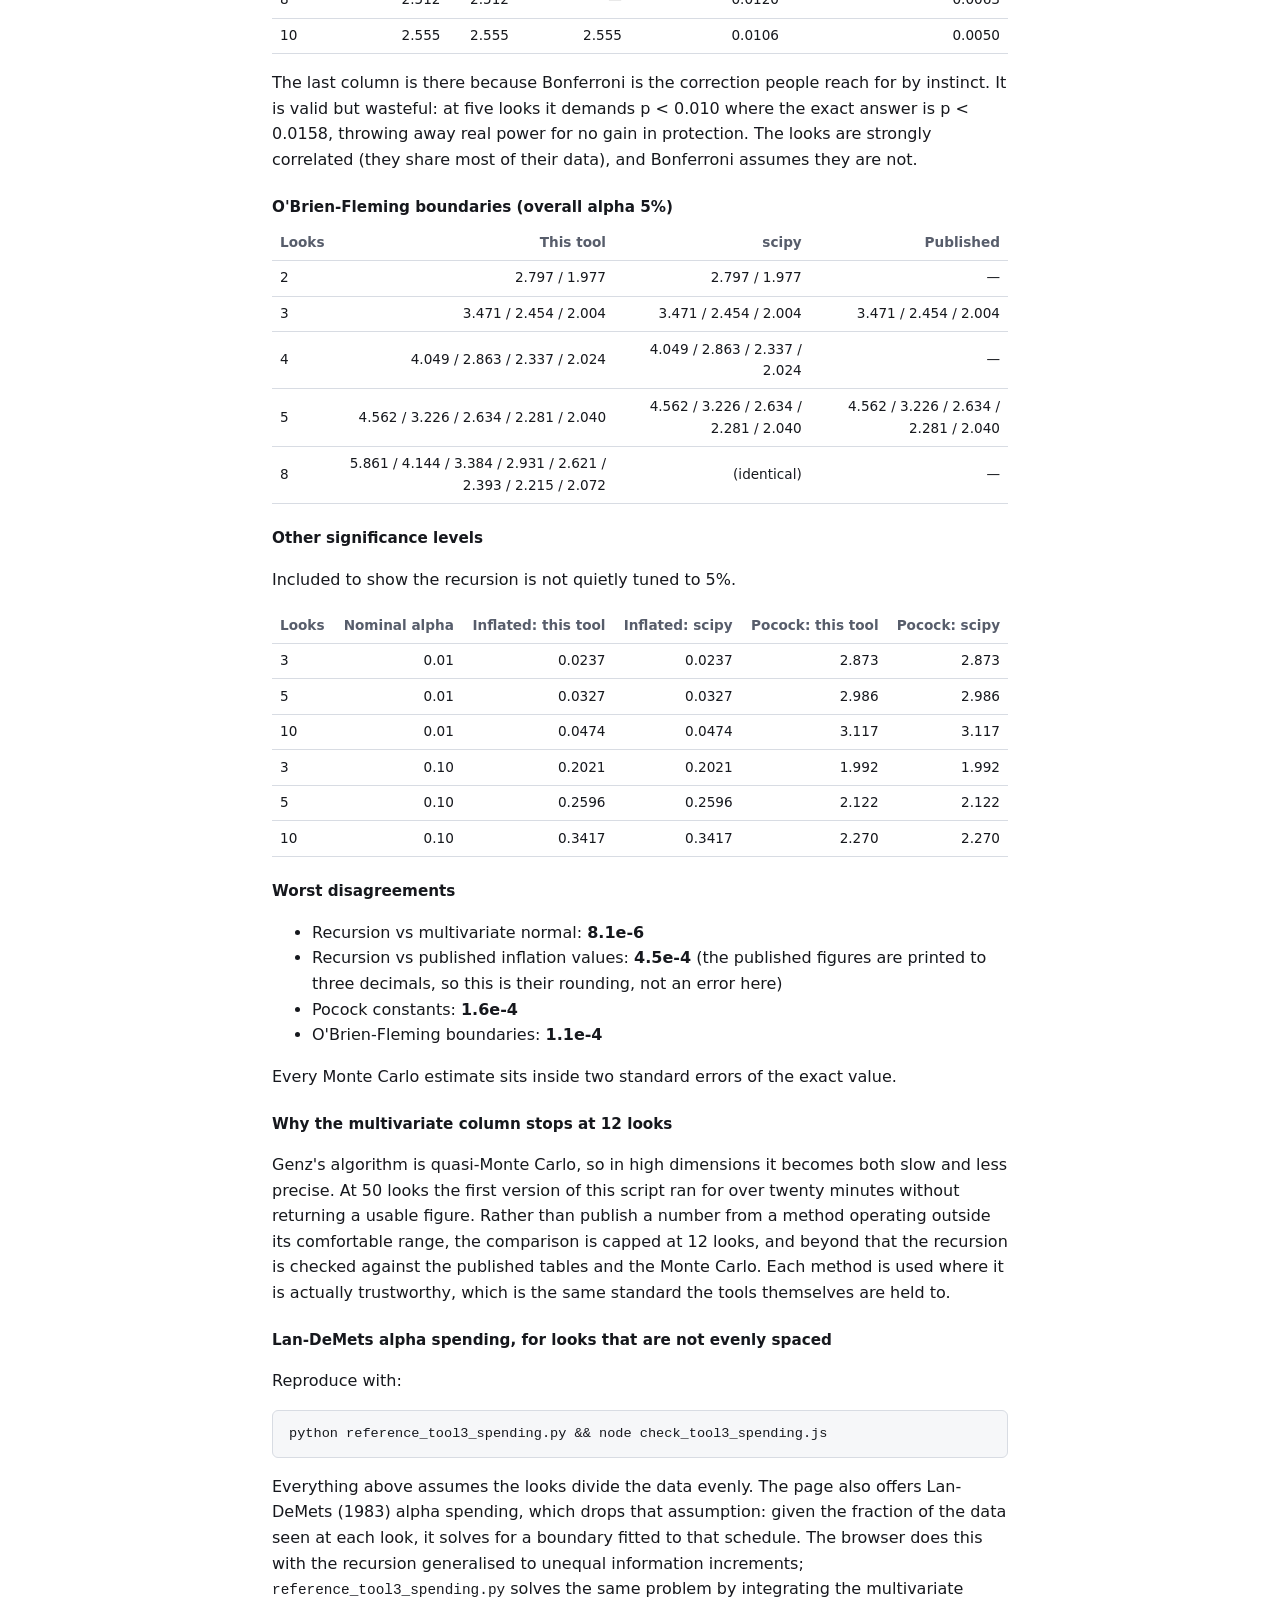
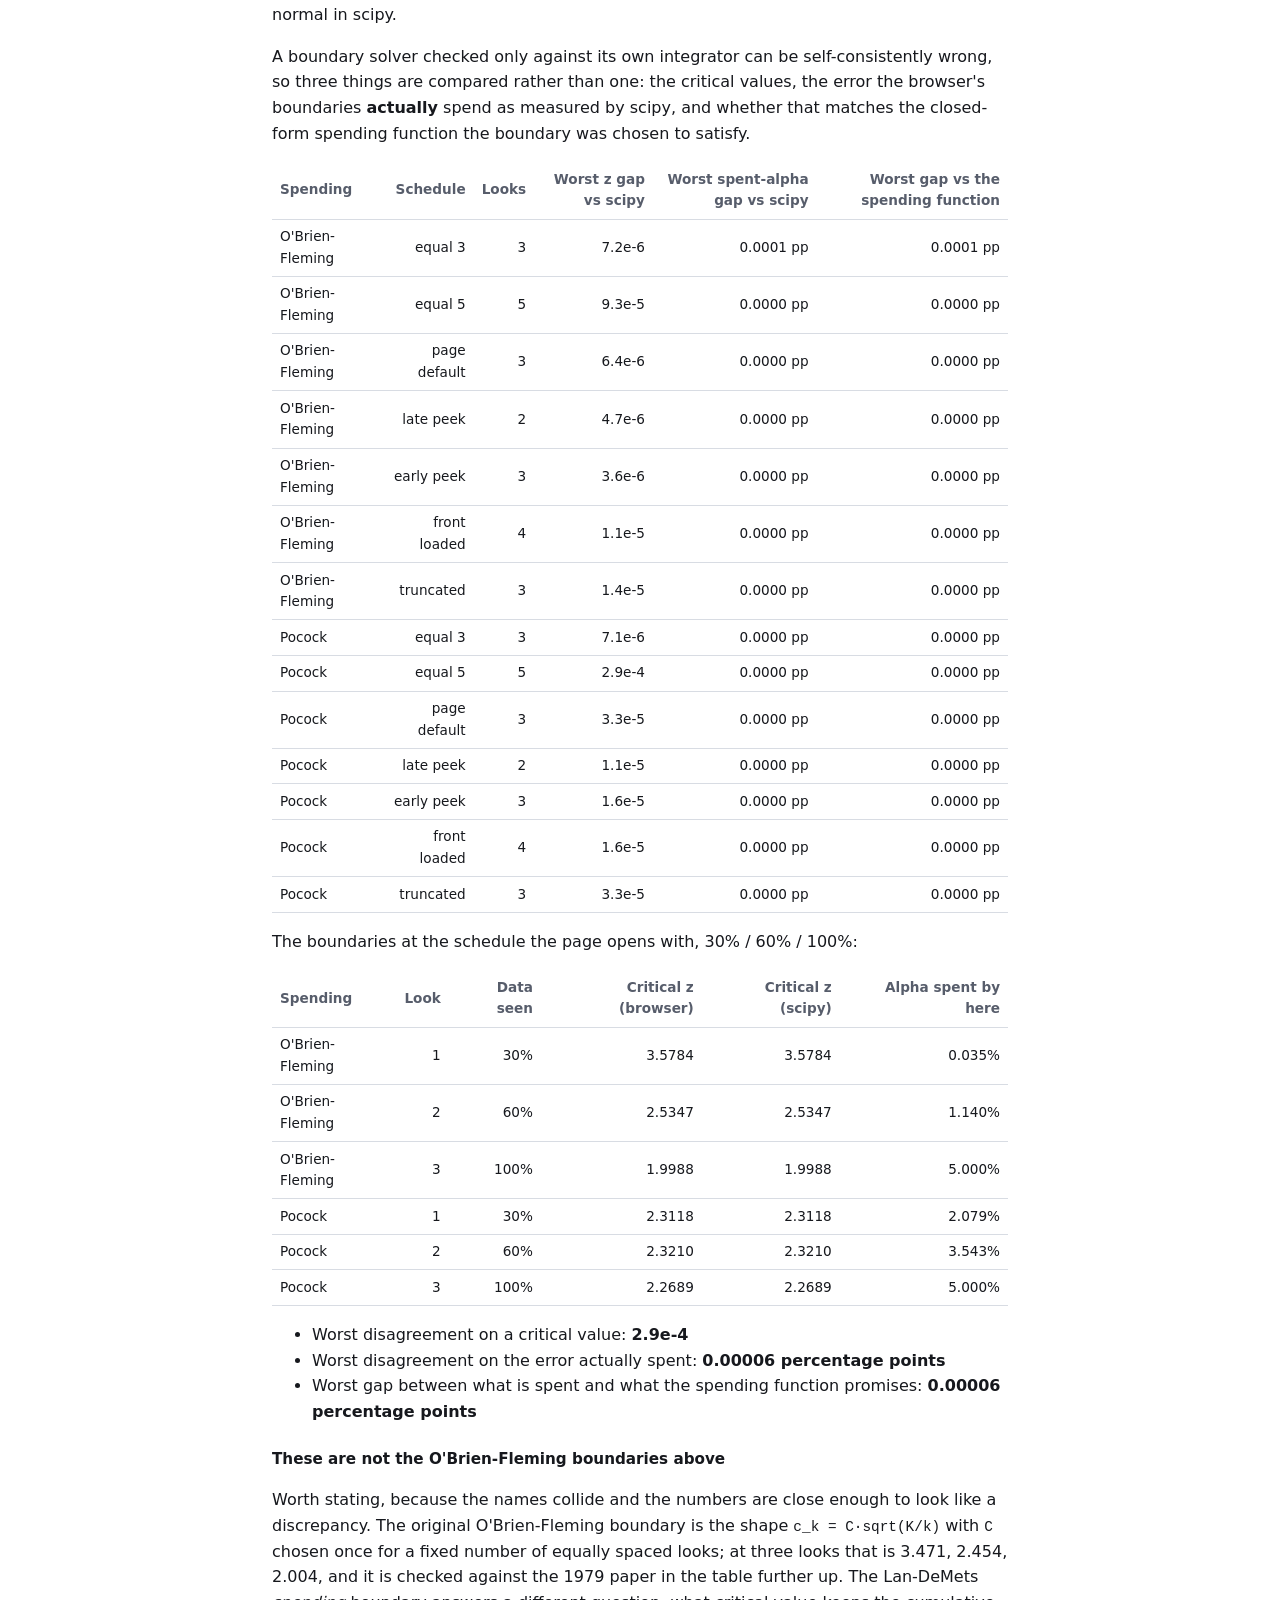
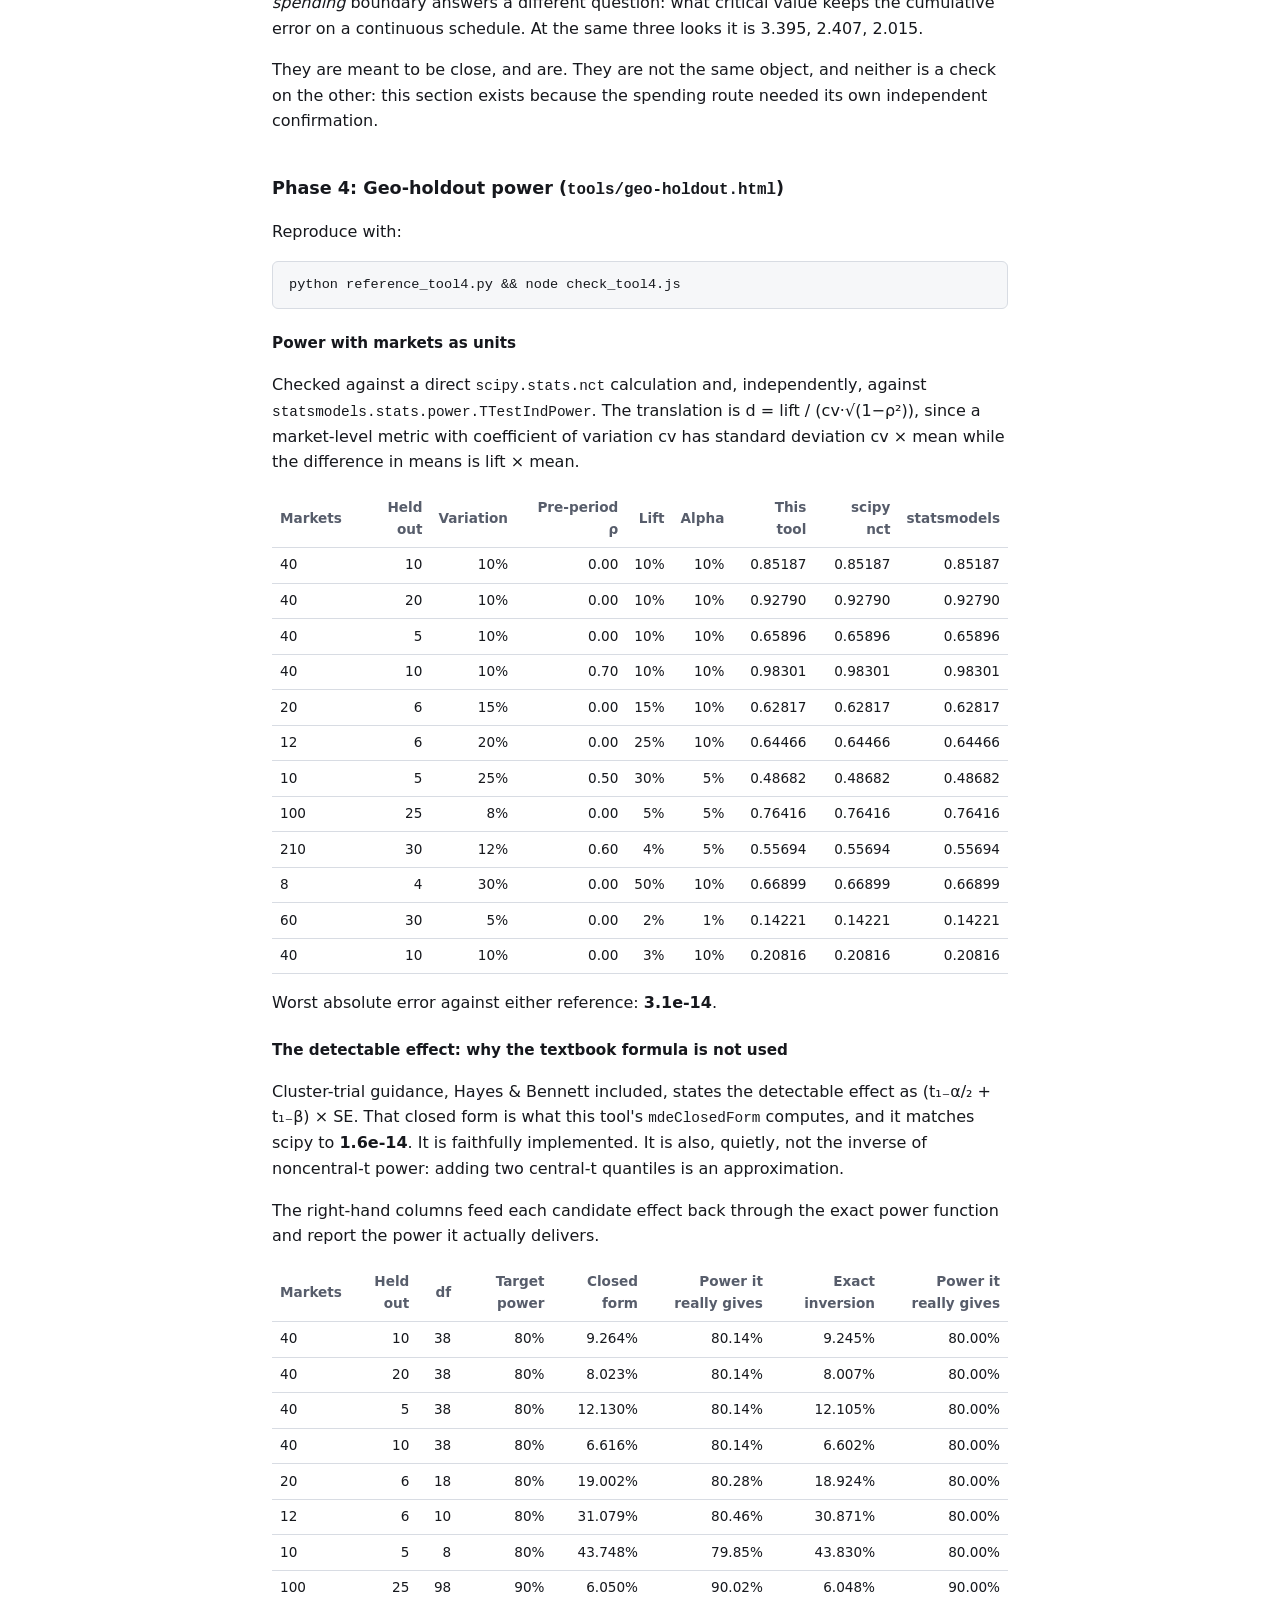
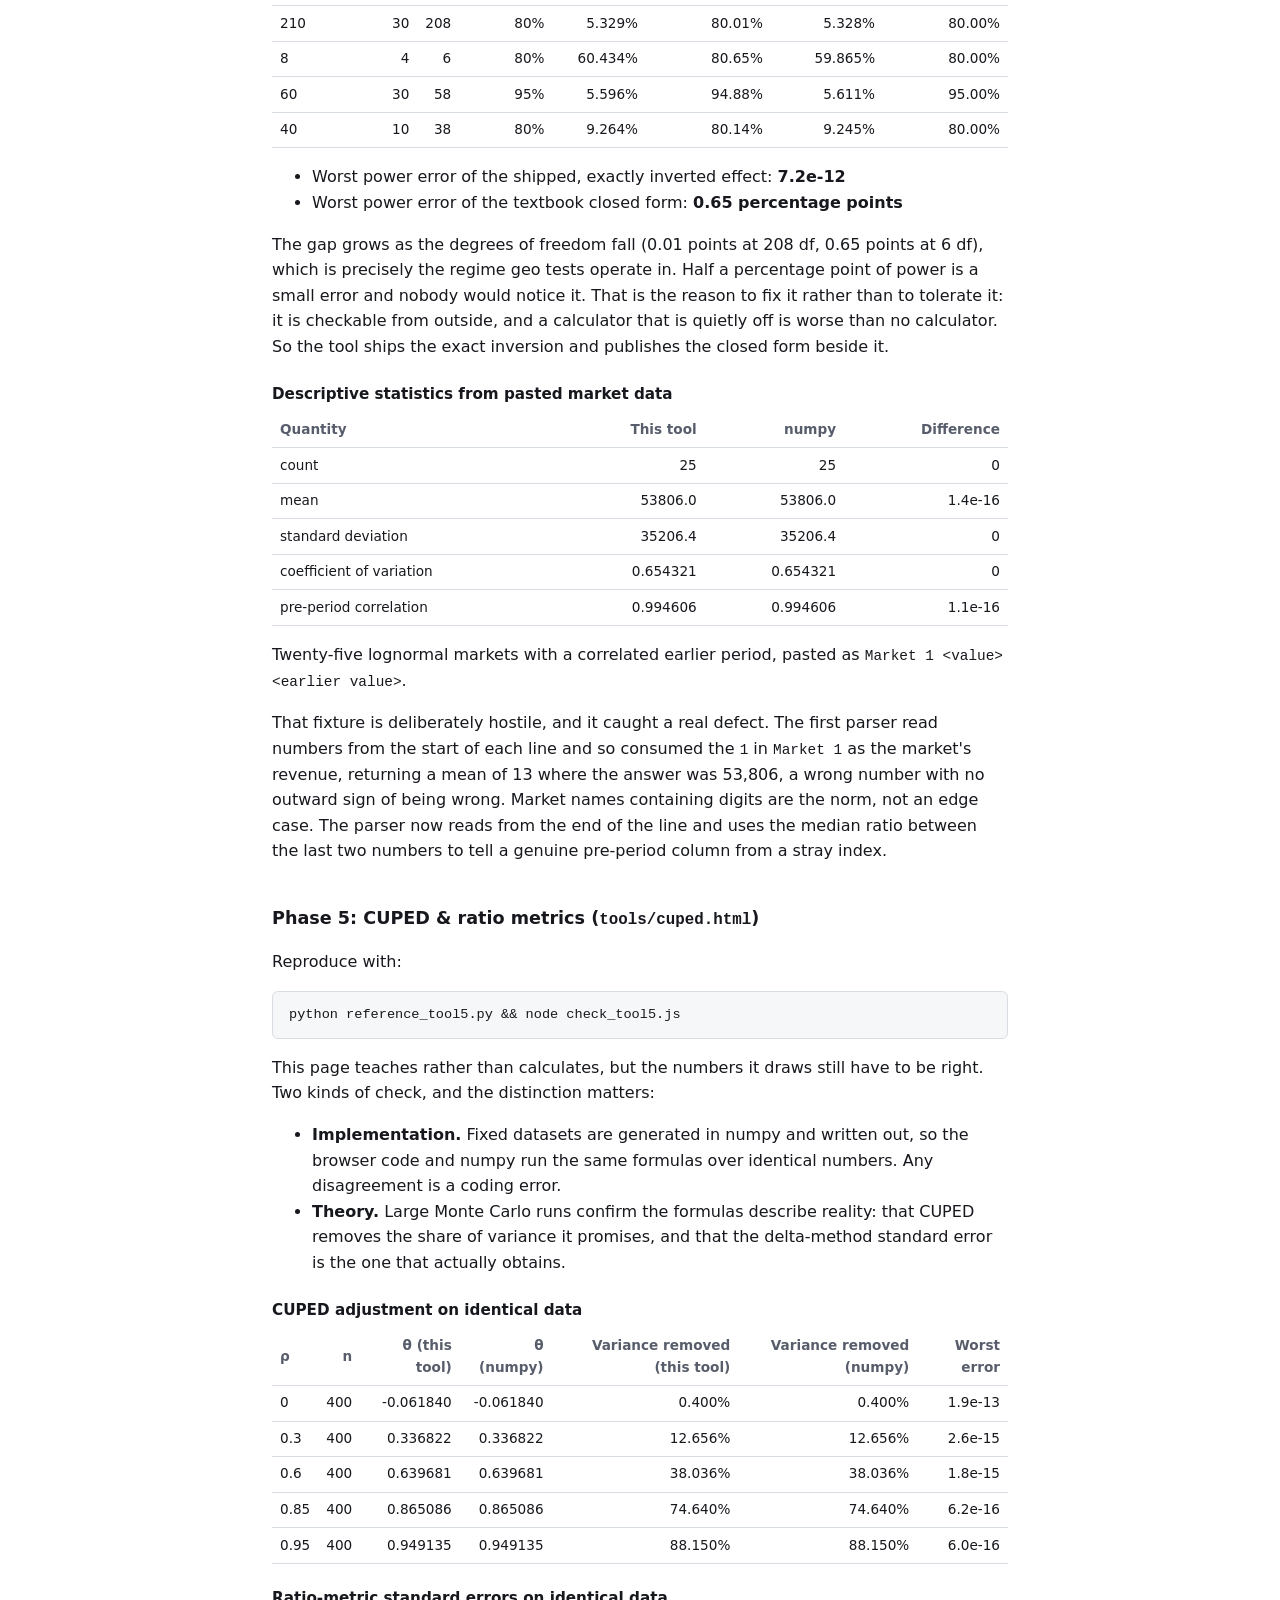
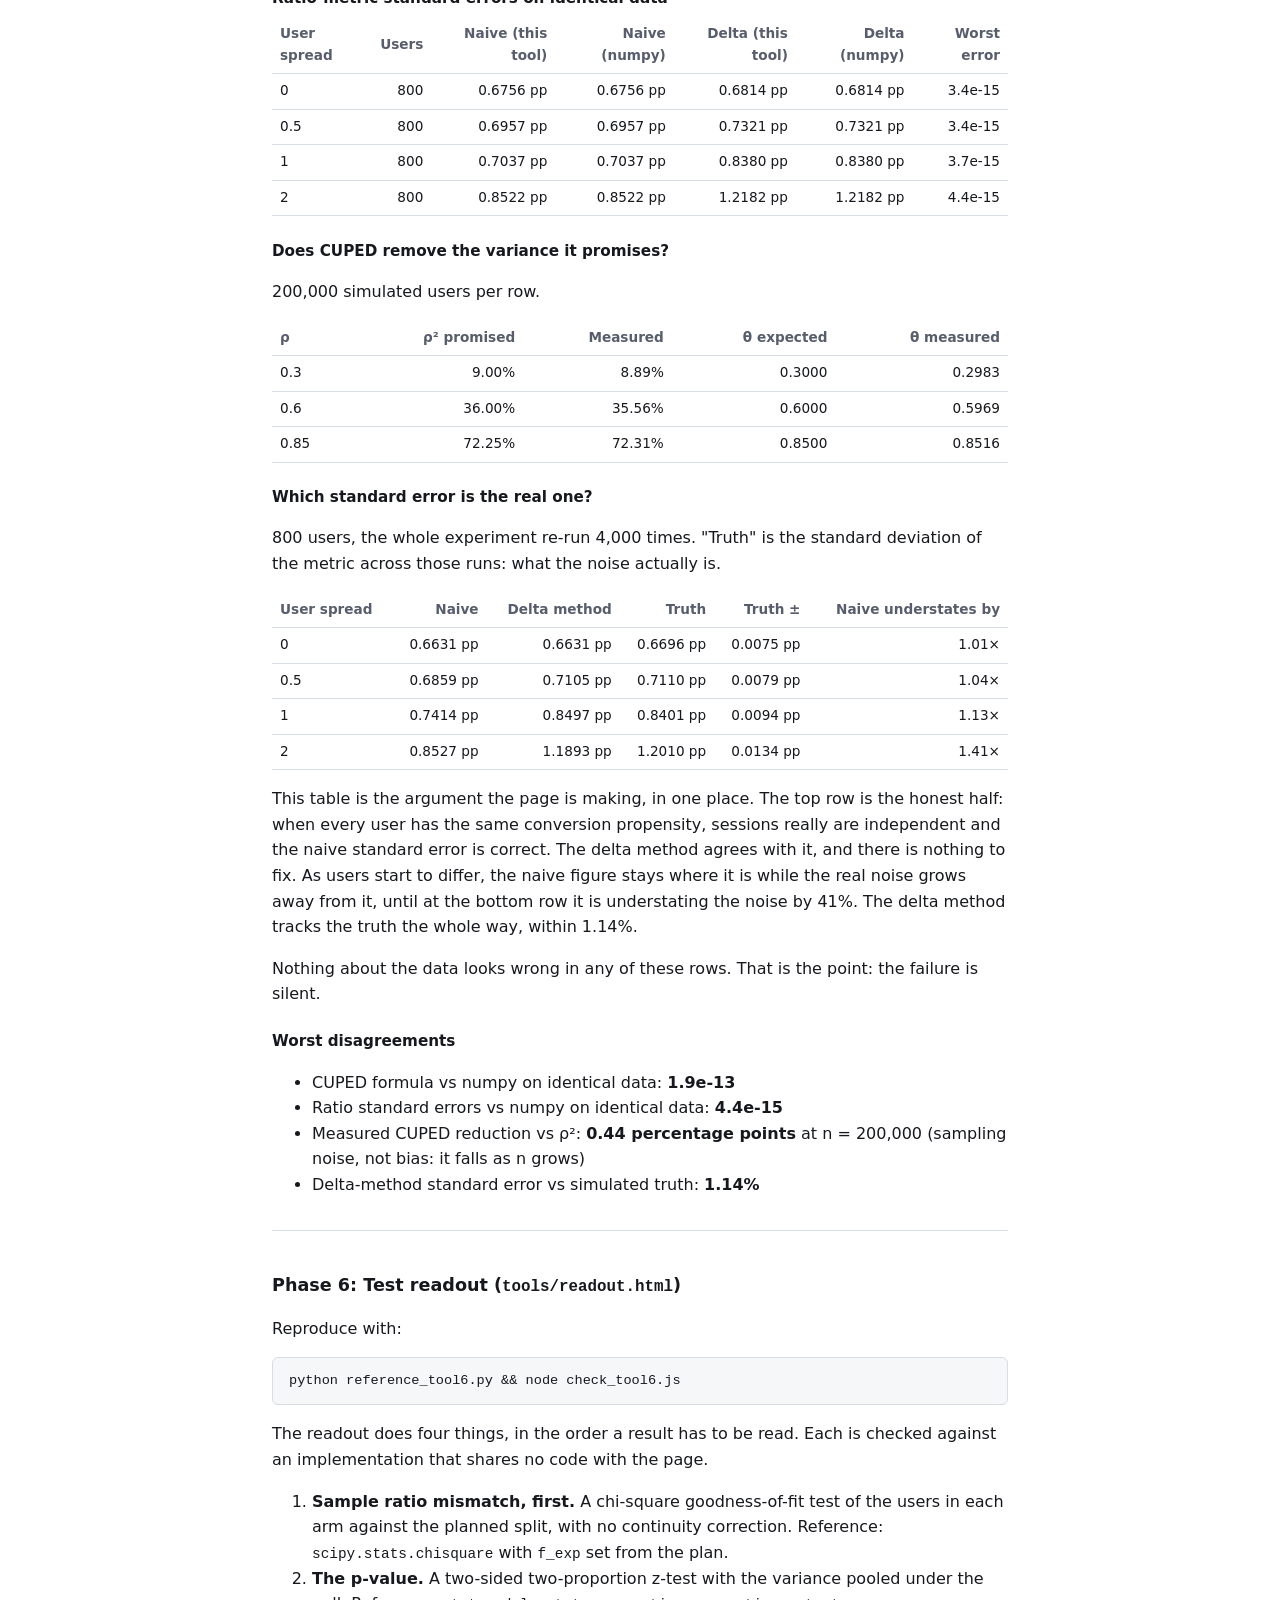
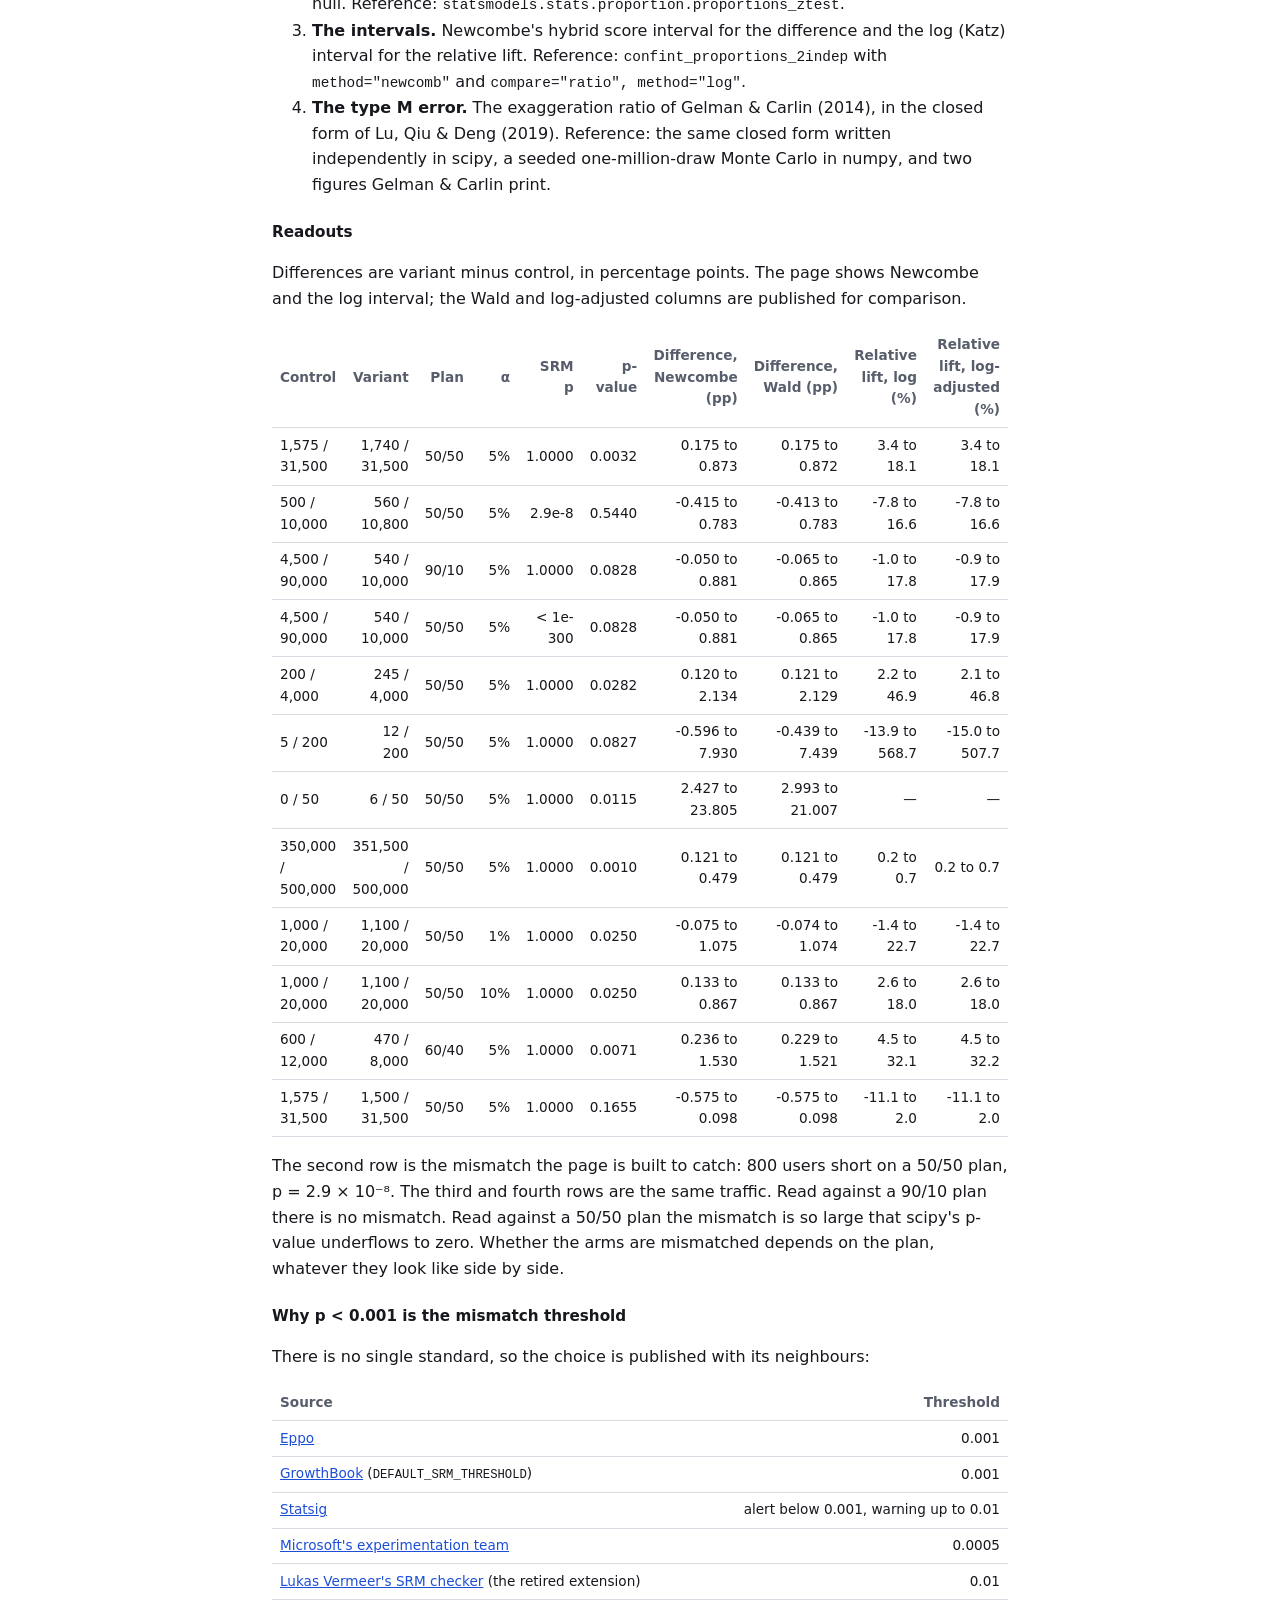
==== commit 1591e561: "feat: tools/geo-readout.html, linked both ways with the geo holdout page, in every nav, CI and the b" ====
--- a/validation/index.html
+++ b/validation/index.html
@@ -29,6 +29,7 @@
     <a href="../tools/peeking.html">Peeking checker</a>
     <a href="../tools/readout.html">Test readout</a>
     <a href="../tools/geo-holdout.html">Geo holdout</a>
+    <a href="../tools/geo-readout.html">Geo readout</a>
     <a href="../tools/cuped.html">CUPED &amp; ratio metrics</a>
     <a href="index.html" aria-current="page">Validation</a>
   </nav>
@@ -46,6 +47,7 @@
     <li><a href="#phase-4-geo-holdout-power-tools-geo-holdout-html">Phase 4: Geo-holdout power (<code>tools/geo-holdout.html</code>)</a></li>
     <li><a href="#phase-5-cuped-ratio-metrics-tools-cuped-html">Phase 5: CUPED &amp; ratio metrics (<code>tools/cuped.html</code>)</a></li>
     <li><a href="#phase-6-test-readout-tools-readout-html">Phase 6: Test readout (<code>tools/readout.html</code>)</a></li>
+    <li><a href="#phase-7-geo-test-readout-tools-geo-readout-html">Phase 7: Geo test readout (<code>tools/geo-readout.html</code>)</a></li>
   </ol>
 </nav>
 
@@ -188,6 +190,31 @@
 <h3 id="worst-disagreements">Worst disagreements</h3>
 <ul><li>SRM p-value vs <code>scipy.stats.chisquare</code>: <strong>1.1e-16</strong></li><li>p-value vs <code>proportions_ztest</code>: <strong>1.1e-16</strong></li><li>Newcombe interval vs <code>confint_proportions_2indep</code>: <strong>2.1e-17</strong></li><li>Relative-lift interval vs the log method: <strong>8.9e-16</strong></li><li>Exaggeration vs the closed form in scipy: <strong>2.0e-15</strong> (relative)</li><li>Exaggeration vs the Monte Carlo: <strong>2.1</strong> of the simulation&#x27;s own standard errors, against a tolerance of 4</li></ul>
 <p>Every closed-form comparison is at double-precision machine epsilon.</p>
+<h3 id="what-the-tolerances-mean">What the tolerances mean</h3>
+<ul><li><strong>1e-12 on every closed-form comparison.</strong> The worst error measured on 2026-09-29 was 2.0e-15, so this leaves three decades for another platform&#x27;s <code>Math.exp</code> and <code>Math.log</code>, and nothing more.</li><li><strong>4 standard errors for the Monte Carlo.</strong> A correct formula lands more than 4 standard errors from an unbiased simulation with probability 6.3e-5 per case, about 0.13% across the 21 cases. The simulation is seeded, so the check cannot flicker between runs either.</li><li><strong>One unit in the last printed digit for Gelman &amp; Carlin&#x27;s figures,</strong> because theirs come from a 10,000-draw simulation and are printed rounded.</li></ul>
+<hr>
+<h2 id="phase-7-geo-test-readout-tools-geo-readout-html">Phase 7: Geo test readout (<code>tools/geo-readout.html</code>)</h2>
+<p>Reproduce with:</p>
+<pre><code>python reference_tool7.py &amp;&amp; node check_tool7.js</code></pre>
+<p>The geo holdout page (Phase 4) designs a test with markets as the units and each market&#x27;s pre-period as a covariate: the (1 − ρ²) it takes off the variation is what adjusting for the pre-period buys. The readout reads the finished test with that same model, an ordinary least squares regression with one row per market (analysis of covariance):</p>
+<p>post = a + b · treat + c · pre + e</p>
+<ul><li><strong>b</strong> is the effect per test market, so the <strong>incremental revenue</strong> is b times the number of test markets, and its interval is b&#x27;s interval scaled the same way.</li><li>The <strong>iROAS</strong> is the incremental revenue divided by the spend, with the interval divided by the same number. The spend is a known constant, not an estimate.</li><li>The standard error is the classical one, with a t distribution on n − 3 degrees of freedom.</li></ul>
+<p>The reference is <code>statsmodels</code> OLS on the raw pre-period. The page centres the pre-period before solving, which moves the intercept and nothing else. Matching statsmodels on b and its standard error is the check that nothing else moved.</p>
+<h3 id="readouts">Readouts</h3>
+<p>Five synthetic data sets, generated with fixed seeds by <code>reference_tool7.py</code>. Market sizes are lognormal(11, 0.8), the shape Phase 4 uses for its paste helper. Every market grows 3% between the periods with 4–5% market-level noise (no noise model is claimed to be real). The test markets get the true lift, and the spend is set so that the true iROAS is a round number. Values are rounded to whole numbers, as pasted data would be. The first row is the example the page ships.</p>
+<div class="table-scroll"><table><thead><tr><th>Data</th><th>Markets (test / held out)</th><th class="ta-right">α</th><th class="ta-right">Effect per test market</th><th class="ta-right">Standard error</th><th class="ta-right">p-value</th><th>Incremental revenue, interval</th><th class="ta-right">iROAS</th><th>iROAS interval</th><th class="ta-right">Pre-period ρ</th></tr></thead><tbody><tr><td>example</td><td>30 / 10</td><td class="ta-right">10%</td><td class="ta-right">2,949</td><td class="ta-right">1,128</td><td class="ta-right">0.0129</td><td>31,369 to 145,569</td><td class="ta-right">2.01</td><td>0.71 to 3.31</td><td class="ta-right">0.9983</td></tr><tr><td>few markets</td><td>5 / 5</td><td class="ta-right">10%</td><td class="ta-right">7,935</td><td class="ta-right">2,535</td><td class="ta-right">0.0166</td><td>15,657 to 63,690</td><td class="ta-right">4.96</td><td>1.96 to 7.96</td><td class="ta-right">0.9980</td></tr><tr><td>all US DMAs</td><td>180 / 30</td><td class="ta-right">5%</td><td class="ta-right">1,375</td><td class="ta-right">1,153</td><td class="ta-right">0.2344</td><td>−161,633 to 656,545</td><td class="ta-right">0.96</td><td>−0.63 to 2.55</td><td class="ta-right">0.9971</td></tr><tr><td>no effect</td><td>20 / 20</td><td class="ta-right">10%</td><td class="ta-right">2,078</td><td class="ta-right">1,381</td><td class="ta-right">0.1407</td><td>−5,020 to 88,155</td><td class="ta-right">0.17</td><td>−0.02 to 0.35</td><td class="ta-right">0.9964</td></tr><tr><td>biggest markets held out</td><td>22 / 8</td><td class="ta-right">20%</td><td class="ta-right">4,767</td><td class="ta-right">1,941</td><td class="ta-right">0.0207</td><td>48,789 to 160,958</td><td class="ta-right">4.56</td><td>2.12 to 7.00</td><td class="ta-right">0.9965</td></tr></tbody></table></div>
+<p>The true iROAS was 2.5, 3.0, 1.8, none and 2.0. Four intervals contain it; the last, an 80% interval, misses it by 0.12, which an 80% interval should do one time in five. Five intervals prove nothing about coverage either way; they show the arithmetic, which is what this table is for. In the example, the campaign moved revenue (p = 0.013), but the iROAS interval runs from 0.71 to 3.31, either side of break-even. That is the page&#x27;s default reading: significant, and still unable to say whether the spend paid back.</p>
+<h3 id="why-ordinary-least-squares-and-what-the-alternatives-give">Why ordinary least squares, and what the alternatives give</h3>
+<p>The readout uses the model the design assumed. A different estimator here would mean reading the test with a model other than the one that sized it. The alternatives are published on the same data:</p>
+<div class="table-scroll"><table><thead><tr><th>Data</th><th class="ta-right">Classical SE (this page)</th><th class="ta-right">HC1 SE</th><th class="ta-right">WLS 1/pre: effect</th><th class="ta-right">WLS 1/pre: SE</th><th class="ta-right">Difference in means: SE</th><th class="ta-right">SE bought by the pre-period</th><th class="ta-right">1/√(1−ρ²), what tool 4 predicts</th></tr></thead><tbody><tr><td>example</td><td class="ta-right">1,128</td><td class="ta-right">1,299</td><td class="ta-right">2,212</td><td class="ta-right">811</td><td class="ta-right">18,956</td><td class="ta-right">16.8×</td><td class="ta-right">17.2×</td></tr><tr><td>few markets</td><td class="ta-right">2,535</td><td class="ta-right">2,587</td><td class="ta-right">5,693</td><td class="ta-right">1,928</td><td class="ta-right">34,401</td><td class="ta-right">13.6×</td><td class="ta-right">16.0×</td></tr><tr><td>all US DMAs</td><td class="ta-right">1,153</td><td class="ta-right">719</td><td class="ta-right">428</td><td class="ta-right">627</td><td class="ta-right">15,164</td><td class="ta-right">13.2×</td><td class="ta-right">13.2×</td></tr><tr><td>no effect</td><td class="ta-right">1,381</td><td class="ta-right">1,223</td><td class="ta-right">1,105</td><td class="ta-right">966</td><td class="ta-right">15,747</td><td class="ta-right">11.4×</td><td class="ta-right">11.7×</td></tr><tr><td>biggest markets held out</td><td class="ta-right">1,941</td><td class="ta-right">2,246</td><td class="ta-right">5,684</td><td class="ta-right">2,032</td><td class="ta-right">13,582</td><td class="ta-right">7.0×</td><td class="ta-right">12.0×</td></tr></tbody></table></div>
+<ul><li><strong>HC1</strong> is the heteroskedasticity-robust standard error of the same fit. Here it sits between 38% below and 16% above the classical one. The robust error runs small with few units (Imbens &amp; Kolesár 2016), and geo tests have few units, so the page keeps the classical error and says it treats the noise of big and small markets as equal.</li><li><strong>WLS 1/pre</strong> is the geo-based regression of <a href="https://static.googleusercontent.com/media/research.google.com/en//pubs/archive/38355.pdf">Vaver &amp; Koehler (2011)</a>, which weights each market by the inverse of its size so that big markets can be noisier. The synthetic noise here is proportional to size, which is the case that weighting is built for. The weighted estimate of the effect lands from 19% above the page&#x27;s to 69% below it, inside the page&#x27;s interval in all five data sets. The page&#x27;s honesty box quotes that range, and <code>check_tool7.js</code> fails if the prose and this table drift apart.</li><li><strong>The difference in means</strong> ignores the pre-period. The last two columns close the loop with Phase 4: the standard error the pre-period bought is what 1/√(1−ρ²) predicts, within 3% on the three larger balanced data sets. With five markets a side the residual degrees of freedom cost part of it. When the biggest markets are held out, the gap between the groups&#x27; pre-period means inflates the covariate-adjusted error (the squared gap between the two groups&#x27; mean pre-period enters the ANCOVA variance), and the adjustment buys 7× instead of 12×. That is the price of an unbalanced assignment, and the reason Phase 4 says to stratify by size.</li></ul>
+<p>GeoLift (synthetic control) and time-based regression use each market&#x27;s full history and remain the better methods when that history is available. The page says so.</p>
+<h3 id="the-pasted-data">The pasted data</h3>
+<p>One market per line, ending with its group, its pre-period and its test period. The group is a word (<code>test</code>, <code>treatment</code>, <code>treated</code>, <code>t</code>, or <code>control</code>, <code>holdout</code>, <code>h</code>, <code>c</code>), never a digit: &quot;Market 1  100  110&quot; would otherwise read as a test market with no name, the same trap as the row-number bug in Phase 4. A line with numbers that does not end in a group and two figures is reported by line number, not guessed at. That includes a figure written with a thousands comma, which would otherwise split into two. <code>check_tool7.js</code> holds the parser to six cases and requires the example in the page&#x27;s text box to be, character for character, the one <code>reference_tool7.py</code> wrote, with the page&#x27;s default spend and significance level.</p>
+<h3 id="worst-disagreements">Worst disagreements</h3>
+<ul><li>Treatment coefficient and standard error vs <code>statsmodels</code> OLS: <strong>7.0e-12</strong> (relative)</li><li>p-value: <strong>9.0e-13</strong></li><li>Incremental revenue, iROAS and their intervals: <strong>7.0e-12</strong> (relative)</li><li>Within-group pre-period correlation vs numpy on the residuals: <strong>8.9e-16</strong></li></ul>
+<h3 id="what-the-tolerances-mean">What the tolerances mean</h3>
+<ul><li><strong>1e-9, relative, on every comparison.</strong> The worst error measured on 2026-09-29 was 7.9e-12, the price of solving the 3×3 normal equations on revenue in the hundreds of thousands, against statsmodels&#x27; own route to the same numbers. The tolerance leaves two decades for another platform&#x27;s floating point.</li></ul>
 </main>
 
 <footer class="site-footer">
